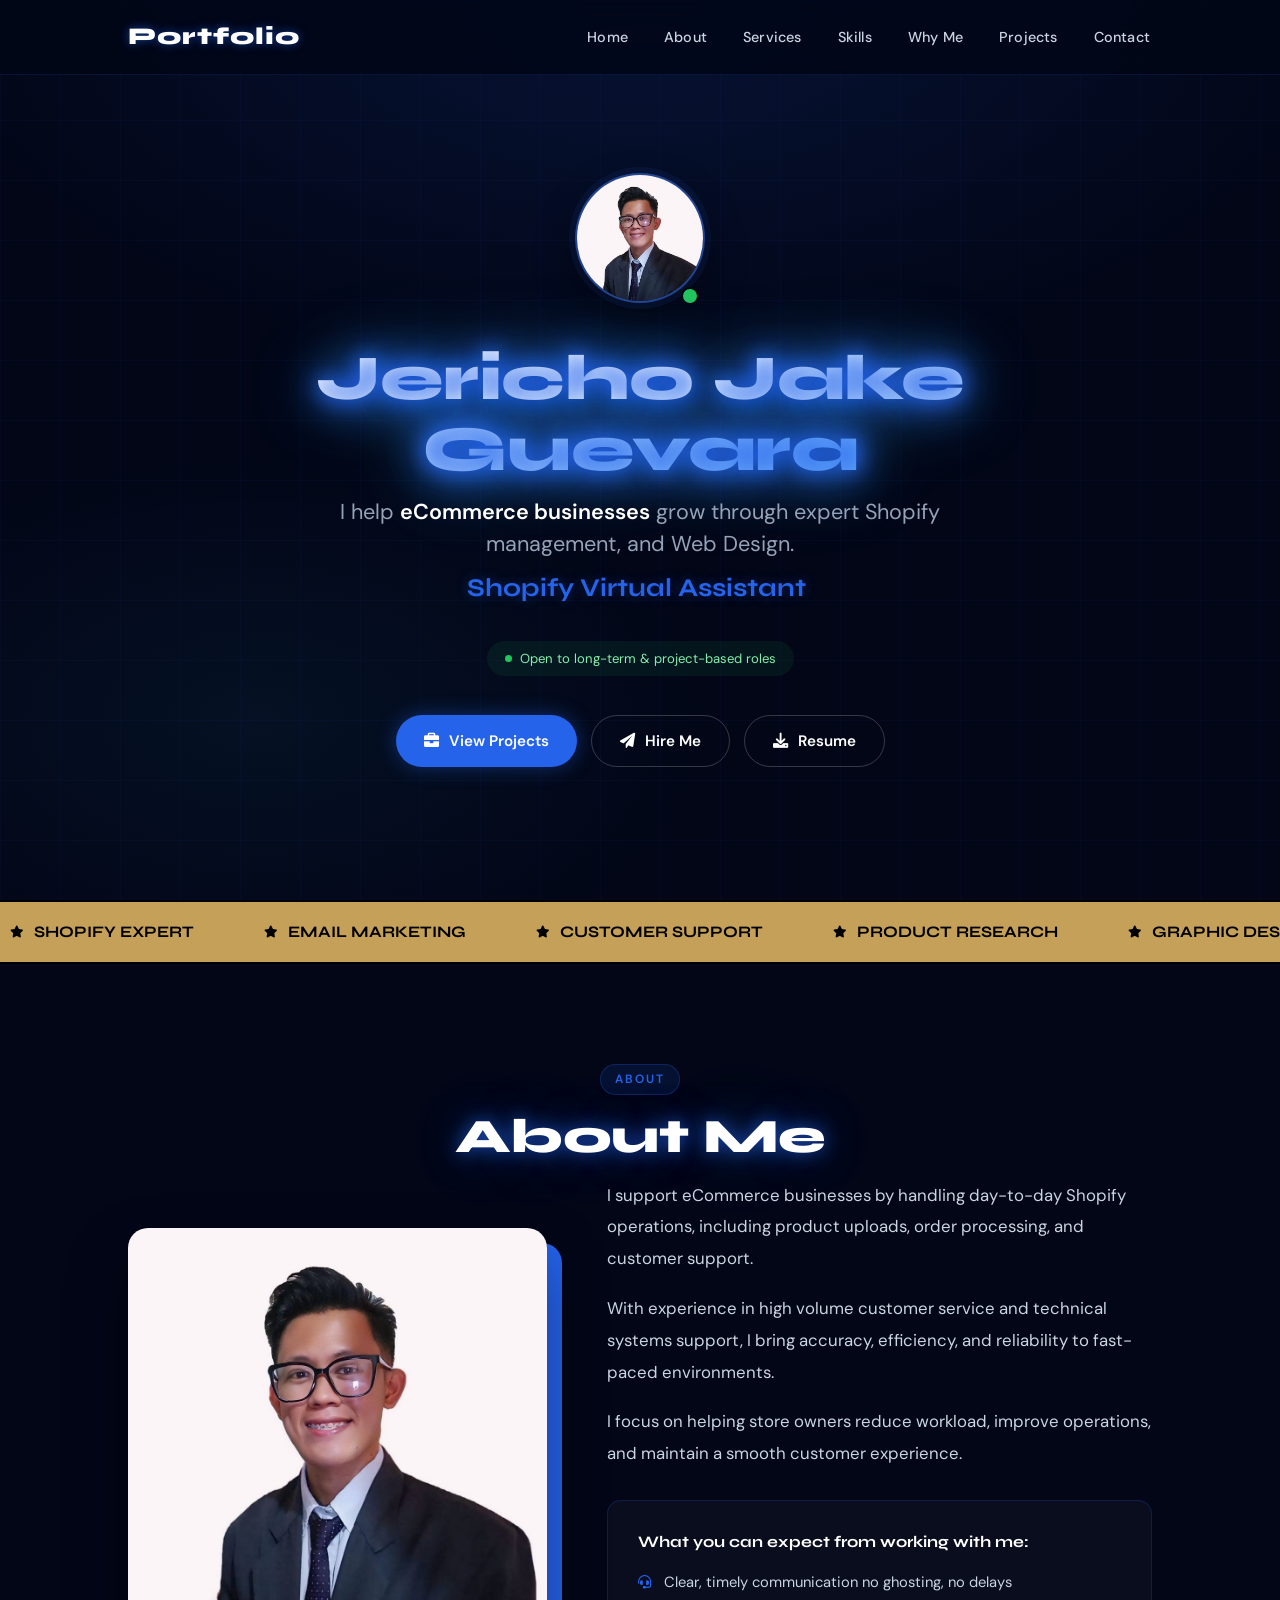
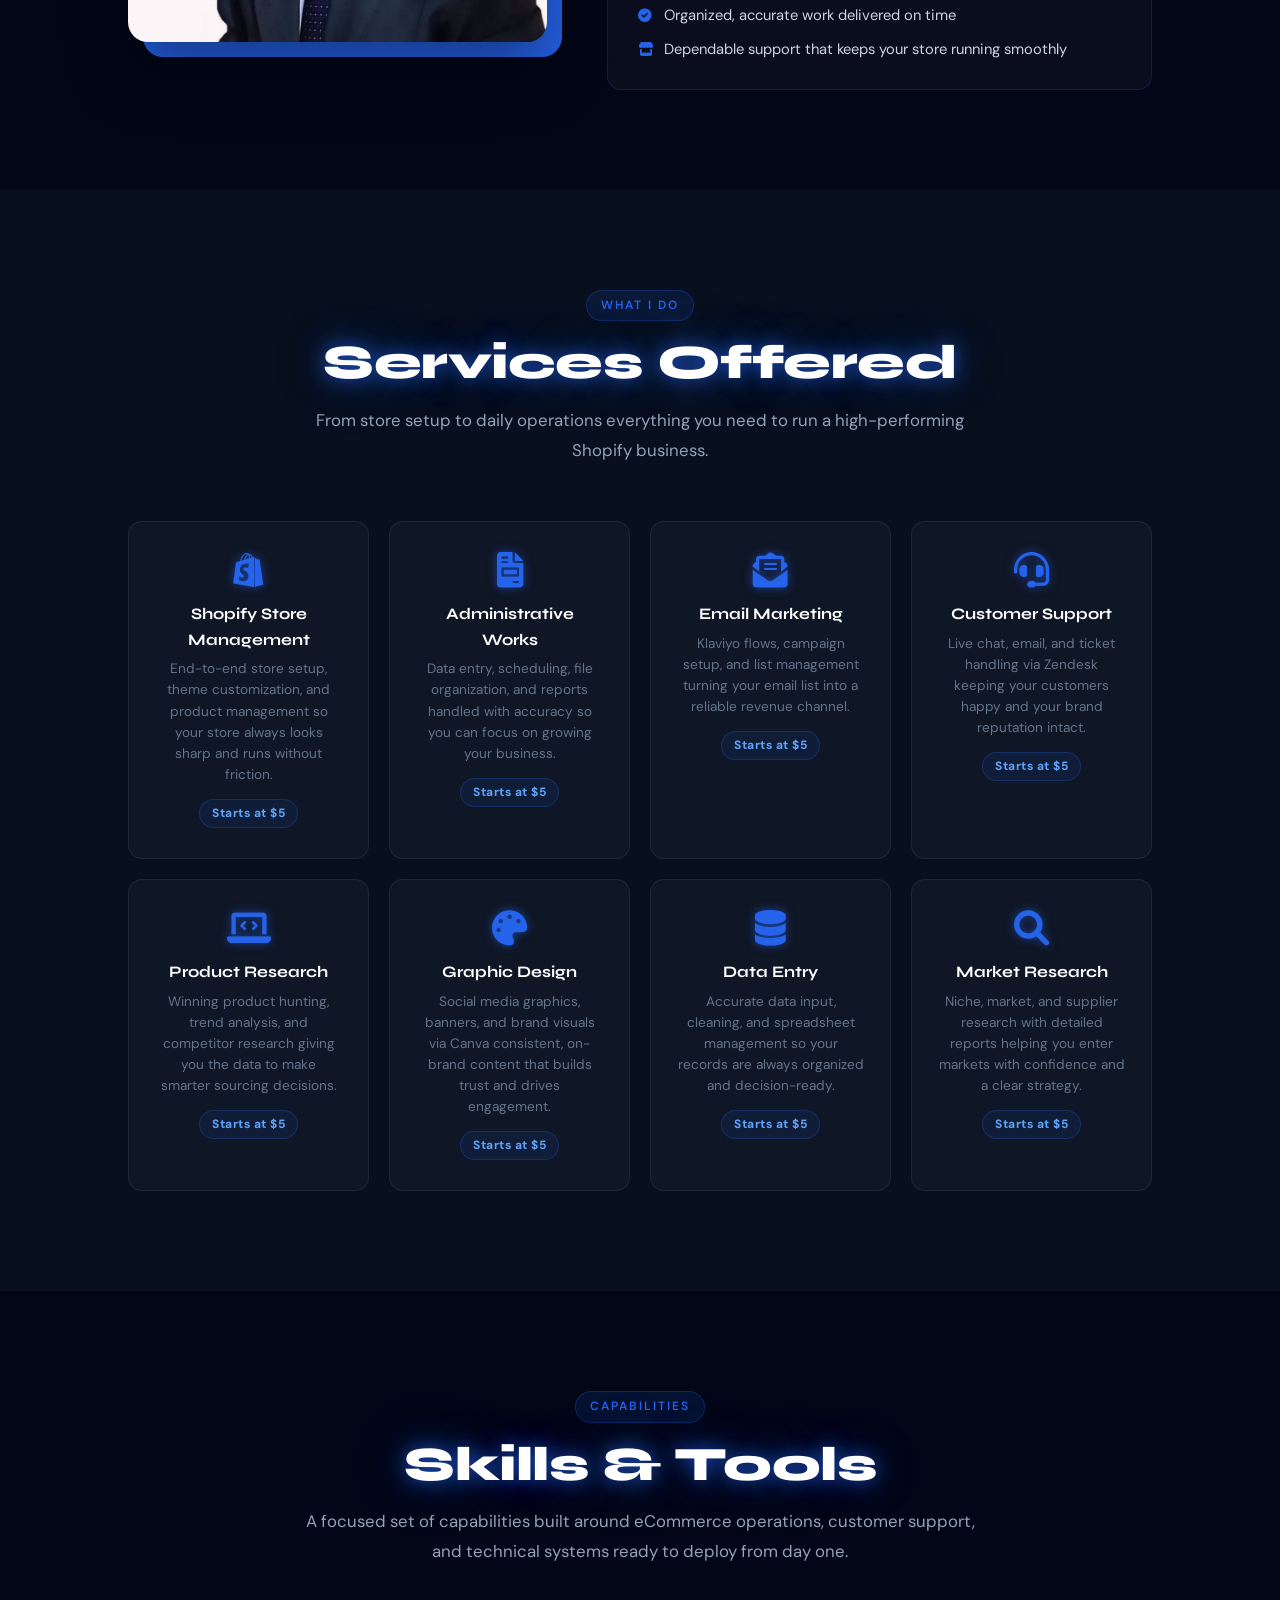
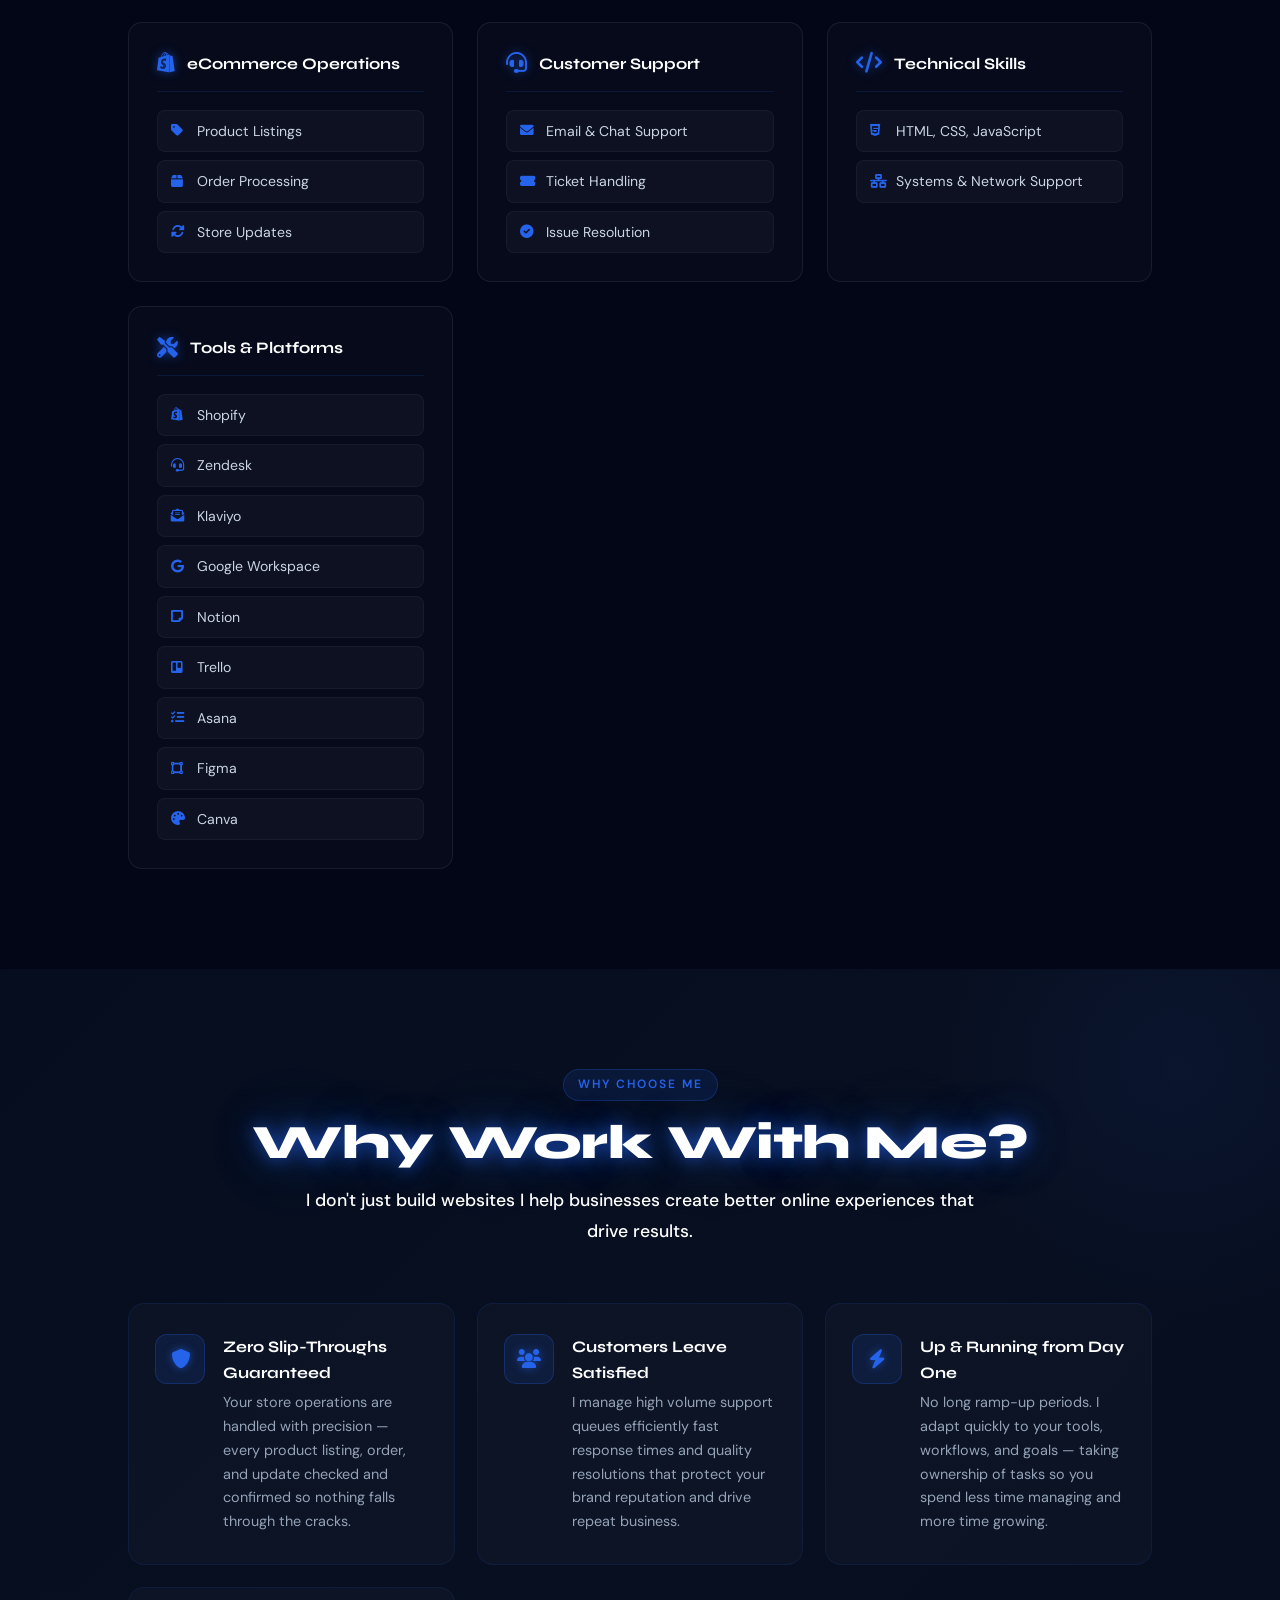
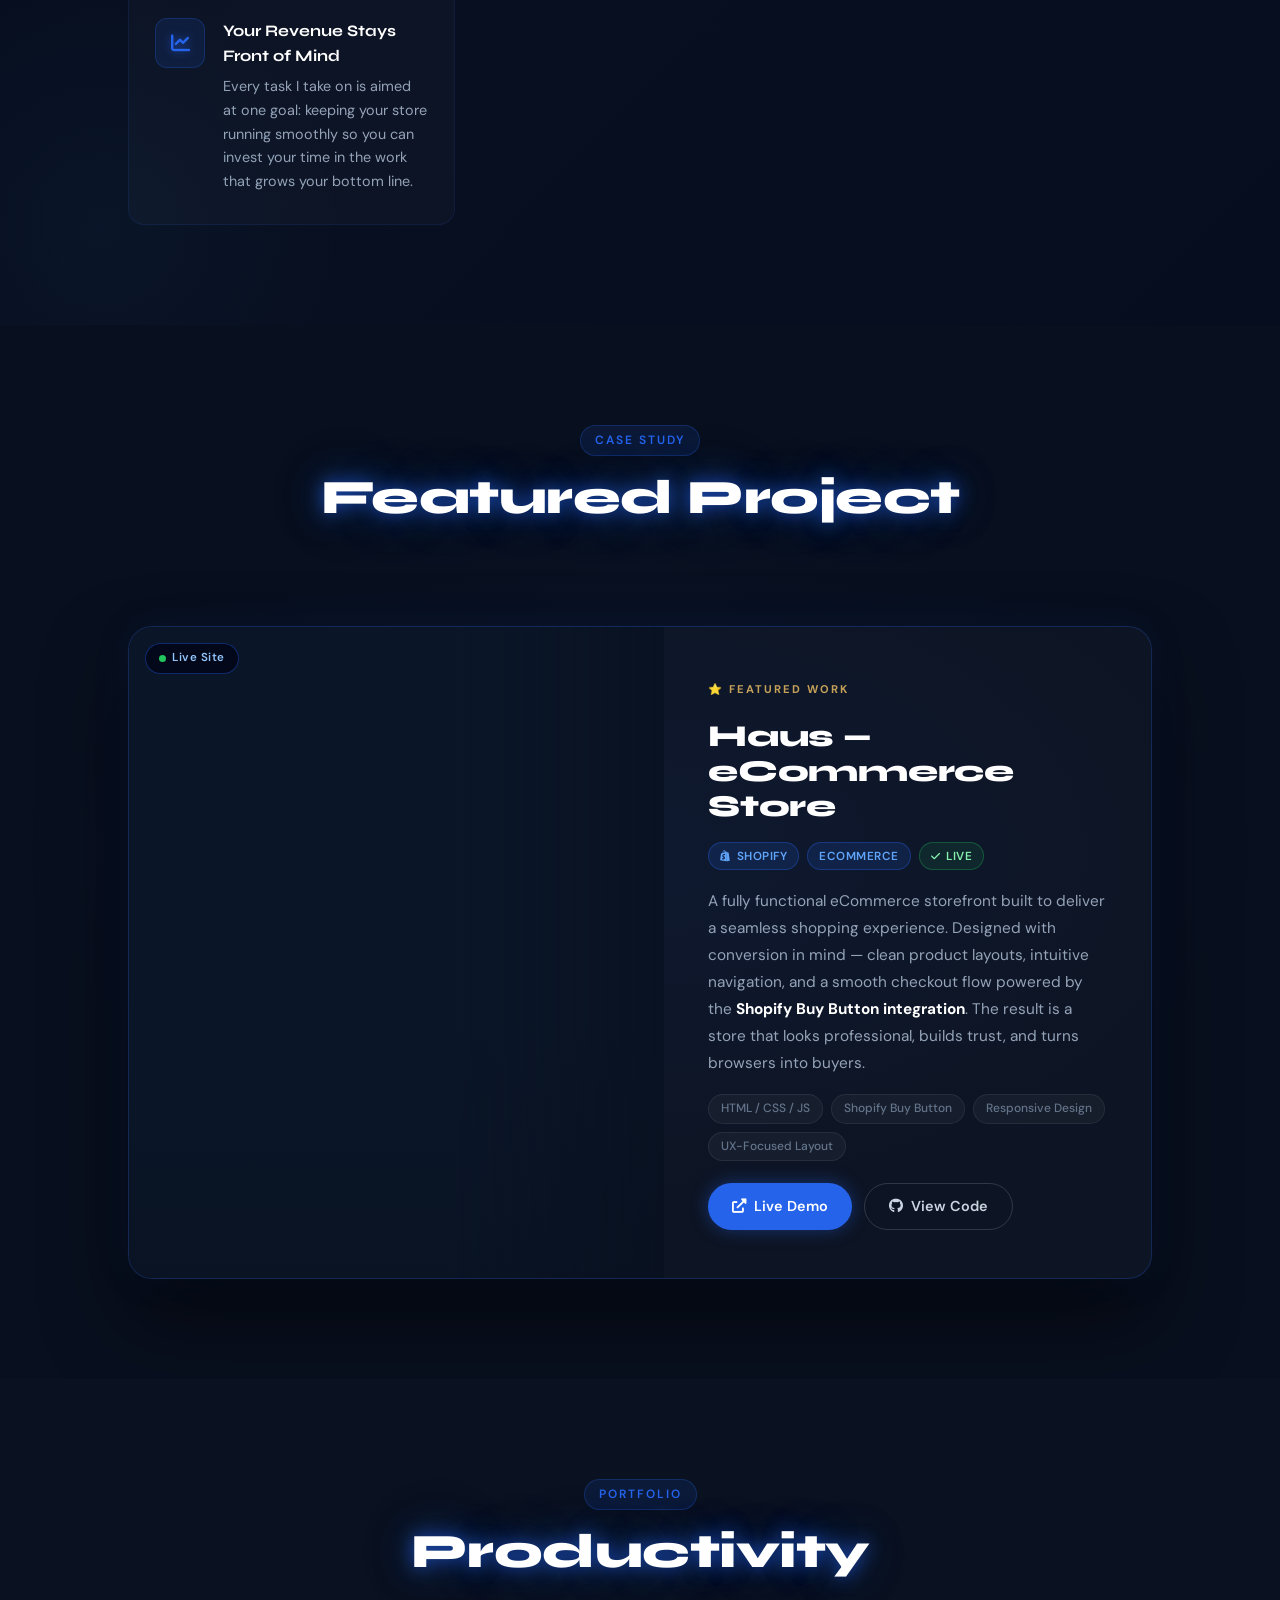
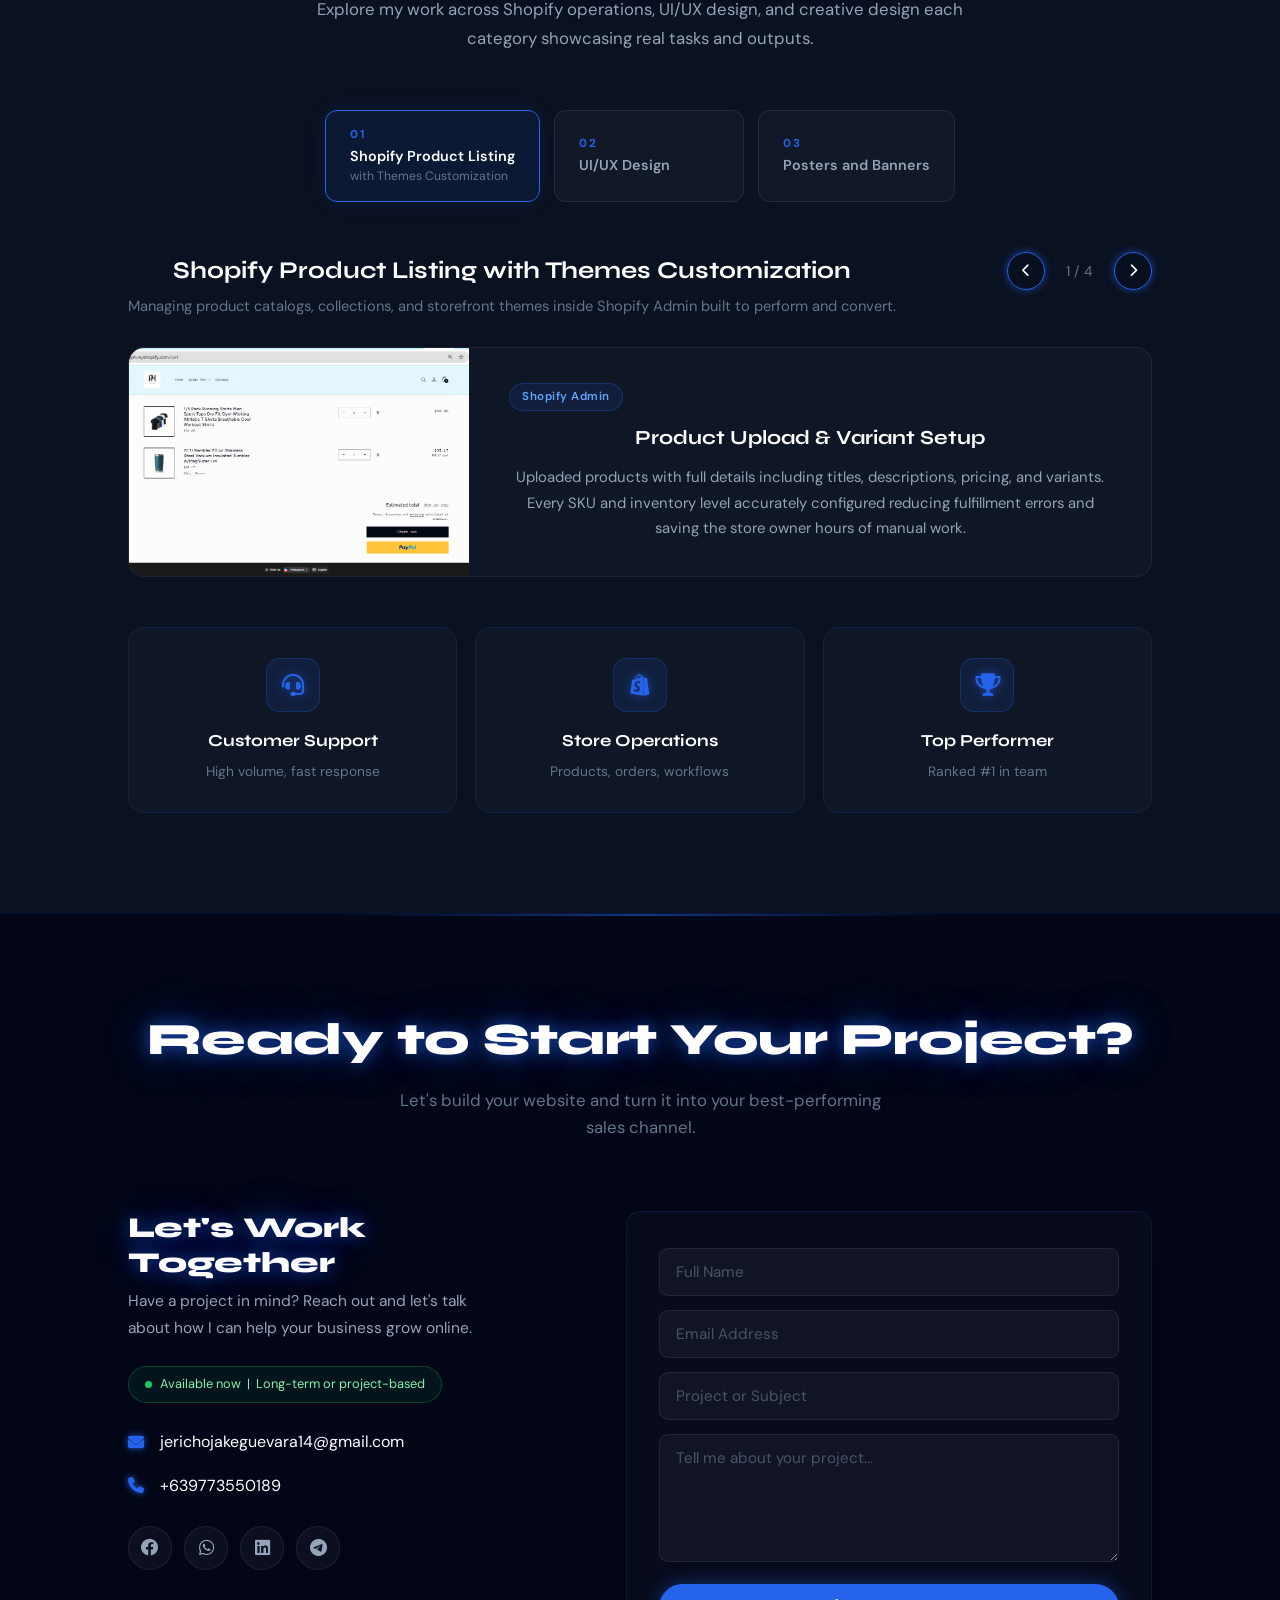
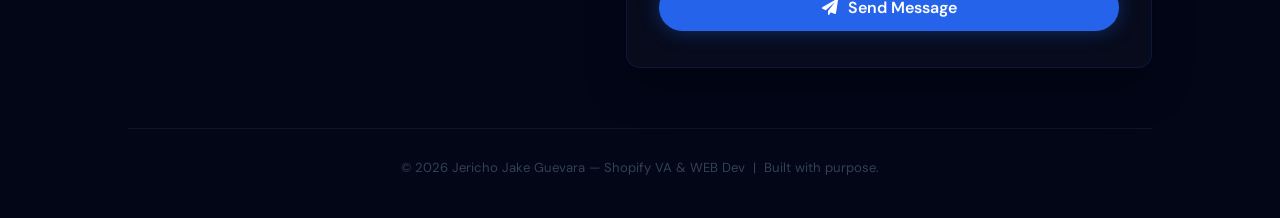
==== index.html @ 23c44785 "index.html" ====
<!DOCTYPE html>
<html lang="en">
<head>
<meta charset="UTF-8">
<meta name="viewport" content="width=device-width, initial-scale=1.0">
<title>Jericho Jake Guevara | Shopify & eCommerce Specialist</title>
<link href="https://fonts.googleapis.com/css2?family=Syne:wght@400;600;700;800&family=DM+Sans:ital,wght@0,300;0,400;0,500;1,400&display=swap" rel="stylesheet">
<link rel="stylesheet" href="https://cdnjs.cloudflare.com/ajax/libs/font-awesome/6.0.0/css/all.min.css">
<style>
/* ═══════════════ DESIGN TOKENS ═══════════════ */
:root{
  --primary:#2563eb;
  --primary-glow:rgba(37,99,235,0.6);
  --primary-dim:rgba(37,99,235,0.12);
  --dark-blue:#0f172a;
  --bg-deep:#020617;
  --bg-mid:#080f1e;
  --light:#f8fafc;
  --slate:#94a3b8;
  --gold:#c5a059;
  --accent:#38bdf8;
  --green:#22c55e;
  --transition:all 0.3s ease;
  --slider-transition:all 0.8s cubic-bezier(0.4,0,0.2,1);
  --font-display:'Syne',sans-serif;
  --font-body:'DM Sans',sans-serif;
  --radius:14px;
  --gutter:10%;
}

/* ═══════════════ RESET & BASE ═══════════════ */
*{margin:0;padding:0;box-sizing:border-box}
html{scroll-behavior:smooth}
body{
  background-color:var(--bg-deep);
  color:var(--light);
  font-family:var(--font-body);
  line-height:1.6;
  overflow-x:hidden;
}

/* ── Scroll-reveal utility ── */
.reveal{
  opacity:0;
  transform:translateY(32px);
  transition:opacity 0.7s ease, transform 0.7s ease;
}
.reveal.visible{
  opacity:1;
  transform:translateY(0);
}
.reveal-delay-1{transition-delay:0.1s}
.reveal-delay-2{transition-delay:0.2s}
.reveal-delay-3{transition-delay:0.3s}
.reveal-delay-4{transition-delay:0.4s}

/* ═══════════════ NAV ═══════════════ */
nav{
  position:fixed;top:0;width:100%;
  background:rgba(2,6,23,0.85);
  backdrop-filter:blur(16px);
  z-index:1000;
  padding:1.1rem var(--gutter);
  display:flex;justify-content:space-between;align-items:center;
  border-bottom:1px solid rgba(37,99,235,0.15);
  transition:var(--transition);
}
nav.scrolled{
  background:rgba(2,6,23,0.97);
  box-shadow:0 8px 32px rgba(0,0,0,0.5);
}
.logo{
  font-family:var(--font-display);
  font-weight:800;font-size:1.5rem;color:#fff;
  letter-spacing:1px;
  text-shadow:0 0 10px var(--primary-glow);
}
.nav-links{display:flex;list-style:none;gap:0}
.nav-links li{margin-left:2rem}
.nav-links a{
  text-decoration:none;color:#cbd5e1;
  font-family:var(--font-body);font-weight:500;font-size:0.9rem;
  position:relative;padding:5px 2px;
  transition:var(--transition);letter-spacing:0.2px;
}
.nav-links a:hover{color:#fff}
.nav-links a::after{
  content:'';position:absolute;width:0;height:1.5px;
  bottom:-2px;left:0;background:var(--primary);
  transition:var(--transition);
}
.nav-links a:hover::after{width:100%}
.menu-toggle{display:none;color:white;font-size:1.4rem;cursor:pointer}

/* Hire Me button */
.btn-hire{
  padding:9px 22px;background:transparent;color:white;
  border:1.5px solid rgba(37,99,235,0.7);border-radius:100px;
  font-family:var(--font-body);font-weight:600;font-size:0.85rem;
  cursor:pointer;text-decoration:none;
  transition:var(--transition);display:inline-flex;align-items:center;gap:8px;
}
.btn-hire:hover{
  background:var(--primary);border-color:var(--primary);
  box-shadow:0 0 20px rgba(37,99,235,0.5);
}

/* ═══════════════ HERO ═══════════════ */
.hero{
  min-height:100vh;
  display:flex;flex-direction:column;
  justify-content:center;align-items:center;
  text-align:center;
  background:radial-gradient(ellipse 80% 60% at 50% 0%,rgba(37,99,235,0.14) 0%,transparent 70%),
             radial-gradient(ellipse 60% 50% at 20% 80%,rgba(56,189,248,0.06) 0%,transparent 60%),
             var(--bg-deep);
  color:white;padding:120px var(--gutter) 80px;
  position:relative;overflow:hidden;
}
/* Background grid lines */
.hero::before{
  content:'';position:absolute;inset:0;
  background-image:
    linear-gradient(rgba(37,99,235,0.04) 1px,transparent 1px),
    linear-gradient(90deg,rgba(37,99,235,0.04) 1px,transparent 1px);
  background-size:60px 60px;
  pointer-events:none;
}

.hero-avatar-wrap{
  position:relative;margin-bottom:2rem;
  display:inline-block;
}
.hero-avatar-wrap img{
  width:130px;height:130px;border-radius:50%;
  border:2px solid rgba(37,99,235,0.5);
  object-fit:cover;background:#1e293b;
  box-shadow:0 0 0 6px rgba(37,99,235,0.08),0 20px 40px rgba(0,0,0,0.4);
  animation:avatarGlow 4s ease-in-out infinite alternate;
}
@keyframes avatarGlow{
  from{box-shadow:0 0 0 6px rgba(37,99,235,0.08),0 20px 40px rgba(0,0,0,0.4)}
  to{box-shadow:0 0 0 10px rgba(37,99,235,0.12),0 0 30px rgba(37,99,235,0.25),0 20px 40px rgba(0,0,0,0.4)}
}
.hero-status-dot{
  position:absolute;bottom:6px;right:6px;
  width:18px;height:18px;background:var(--green);border-radius:50%;
  border:2.5px solid var(--bg-deep);
  animation:pulse-green 2.5s infinite;
}
@keyframes pulse-green{0%,100%{box-shadow:0 0 0 0 rgba(34,197,94,0.5)}60%{box-shadow:0 0 0 8px rgba(34,197,94,0)}}

/* Hero text */
.hero-eyebrow{
  display:inline-flex;align-items:center;gap:8px;
  background:rgba(37,99,235,0.1);border:1px solid rgba(37,99,235,0.3);
  border-radius:100px;padding:6px 18px;
  font-size:0.78rem;color:#93c5fd;font-weight:500;letter-spacing:0.5px;
  text-transform:uppercase;margin-bottom:1.2rem;
}
.hero h1{
  font-family:var(--font-display);
  font-size:clamp(2.2rem,5vw,4rem);
  font-weight:800;
  line-height:1.12;
  margin-bottom:0.6rem;
  letter-spacing:-0.5px;
  text-shadow:0 0 20px rgba(37,99,235,0.8), 0 0 50px rgba(37,99,235,0.4), 0 0 100px rgba(56,189,248,0.2);
}
.hero h1 .name-accent{
  background:linear-gradient(135deg,#fff 30%,#60a5fa 100%);
  -webkit-background-clip:text;-webkit-text-fill-color:transparent;background-clip:text;
  filter:drop-shadow(0 0 12px rgba(37,99,235,0.8)) drop-shadow(0 0 30px rgba(56,189,248,0.4));
}
.hero-headline{
  font-size:clamp(1rem,2.2vw,1.35rem);
  color:#94a3b8;margin-bottom:0.5rem;
  font-weight:400;line-height:1.5;
  max-width:660px;
}
.hero-headline .highlight{
  color:#fff;font-weight:600;
}

/* Typed text row */
.hero-typed{
  font-family:var(--font-display);
  font-size:clamp(1.1rem,2.5vw,1.6rem);
  font-weight:700;color:#fff;
  margin-bottom:2rem;min-height:2.4rem;
}
.hero-typed .highlight{color:var(--primary);text-shadow:0 0 12px rgba(37,99,235,0.35)}
.cursor{
  display:inline-block;width:2.5px;background:var(--primary);
  margin-left:4px;animation:blink 0.7s infinite;
  box-shadow:0 0 6px var(--primary);
}
@keyframes blink{0%,100%{opacity:1}50%{opacity:0}}

.availability-badge{
  display:inline-flex;align-items:center;gap:8px;
  background:rgba(34,197,94,0.08);border:1px solid rgba(34,19ble7,94,0.3);
  border-radius:100px;padding:7px 18px;
  font-size:0.82rem;color:#86efac;margin-bottom:2.4rem;
}
.dot-live{
  width:7px;height:7px;background:var(--green);
  border-radius:50%;display:inline-block;
  animation:pulse-green 2s infinite;
}

/* CTA buttons */
.hero-btns{display:flex;gap:14px;flex-wrap:wrap;justify-content:center}
.btn-primary,.btn-ghost{
  padding:13px 28px;text-decoration:none;border-radius:100px;
  font-family:var(--font-body);font-weight:600;font-size:0.95rem;
  transition:var(--transition);display:inline-flex;align-items:center;gap:10px;
}
.btn-primary{
  background:var(--primary);color:white;
  box-shadow:0 0 20px rgba(37,99,235,0.4);
}
.btn-primary:hover{
  transform:translateY(-2px);background:#1d4ed8;
  box-shadow:0 6px 30px rgba(37,99,235,0.6);
}
.btn-ghost{
  background:transparent;color:white;
  border:1.5px solid rgba(255,255,255,0.2);
}
.btn-ghost:hover{
  background:rgba(255,255,255,0.06);border-color:rgba(255,255,255,0.4);
  transform:translateY(-2px);
}
/* Keep old class names working */
.btn-resume{
  padding:13px 28px;text-decoration:none;border-radius:100px;
  font-family:var(--font-body);font-weight:600;font-size:0.95rem;
  transition:var(--transition);display:inline-flex;align-items:center;gap:10px;
  background:var(--primary);color:white;box-shadow:0 0 20px rgba(37,99,235,0.4);
}
.btn-resume:hover{transform:translateY(-2px);background:#1d4ed8;box-shadow:0 6px 30px rgba(37,99,235,0.6)}
.btn-works{
  padding:13px 28px;text-decoration:none;border-radius:100px;
  font-family:var(--font-body);font-weight:600;font-size:0.95rem;
  transition:var(--transition);display:inline-flex;align-items:center;gap:10px;
  background:transparent;color:white;border:1.5px solid rgba(255,255,255,0.2);
}
.btn-works:hover{background:rgba(255,255,255,0.06);border-color:rgba(255,255,255,0.4);transform:translateY(-2px)}

/* ═══════════════ TICKER ═══════════════ */
.ticker-container{
  width:100%;background:var(--gold);overflow:hidden;
  padding:13px 0;border-top:2px solid #000;border-bottom:2px solid #000;
}
.ticker-wrapper{display:flex;white-space:nowrap;animation:ticker 40s linear infinite}
.ticker-item{
  display:inline-flex;align-items:center;color:#000;
  font-family:var(--font-display);font-weight:700;font-size:1rem;
  margin-right:50px;text-transform:uppercase;padding:4px 10px;border-radius:6px;
  transition:all 0.3s ease;cursor:default;
}
.ticker-item:hover{
  background:rgba(0,0,0,0.12);transform:scale(1.06);
  box-shadow:0 0 15px rgba(197,160,89,0.8);
}
.ticker-item i{margin-right:10px;font-size:0.75rem}
@keyframes ticker{0%{transform:translateX(0)}100%{transform:translateX(-50%)}}

/* ═══════════════ SECTIONS ═══════════════ */
section{padding:100px var(--gutter)}
.section-label{
  display:inline-block;
  font-family:var(--font-body);font-size:0.75rem;font-weight:600;
  letter-spacing:2px;text-transform:uppercase;color:var(--primary);
  background:var(--primary-dim);border:1px solid rgba(37,99,235,0.25);
  padding:5px 14px;border-radius:100px;
  margin-bottom:1rem;
}
.section-title{
  text-align:center;
  font-family:var(--font-display);
  font-size:clamp(2rem,4vw,3rem);
  font-weight:800;color:white;
  letter-spacing:-0.5px;
  margin-bottom:16px;
  line-height:1.1;
  text-shadow:0 0 18px rgba(37,99,235,0.7), 0 0 40px rgba(37,99,235,0.35), 0 0 80px rgba(56,189,248,0.15);
  -webkit-text-fill-color:white;
  background:none;
  -webkit-background-clip:unset;
  background-clip:unset;
}
.section-title-wrap{text-align:center;margin-bottom:16px}
.section-desc{
  text-align:center;max-width:700px;margin:0 auto 56px;
  color:var(--slate);font-size:1.05rem;line-height:1.75;
}

/* ═══════════════ ABOUT ═══════════════ */
.about-grid{display:grid;grid-template-columns:1fr 1.3fr;gap:60px;align-items:center}
.about-img{
  width:100%;border-radius:20px;
  box-shadow:0 30px 60px rgba(0,0,0,0.4),15px 15px 0px var(--primary);
  object-fit:cover;transition:var(--transition);
}
.about-img:hover{transform:translate(-5px,-5px);box-shadow:0 40px 70px rgba(0,0,0,0.4),20px 20px 20px rgba(37,99,235,0.25)}
.about-text p{
  color:#cbd5e1;font-size:1.05rem;line-height:1.9;
  margin-bottom:1.1rem;
}
.expectation-box{
  background:rgba(255,255,255,0.03);color:white;
  padding:28px 30px;border-radius:var(--radius);
  margin-top:30px;border:1px solid rgba(37,99,235,0.2);
}
.expectation-box h3{
  font-family:var(--font-display);font-weight:700;
  font-size:1rem;margin-bottom:16px;color:white;
}
.expectation-list{display:flex;flex-direction:column;gap:10px}
.expectation-list span{
  display:flex;align-items:center;gap:10px;
  font-size:0.92rem;color:#cbd5e1;
}
.expectation-list span i{color:var(--primary);font-size:0.85rem;width:16px;flex-shrink:0}

/* ═══════════════ SERVICES ═══════════════ */
.grid-container{display:grid;grid-template-columns:repeat(auto-fit,minmax(240px,1fr));gap:20px}
.card{
  background:rgba(255,255,255,0.03);
  padding:30px 26px;border-radius:var(--radius);
  border:1px solid rgba(255,255,255,0.07);
  text-align:center;color:white;
  transition:all 0.4s cubic-bezier(0.175,0.885,0.32,1.275);
  position:relative;overflow:hidden;
}
.card::before{
  content:'';position:absolute;inset:0;
  background:linear-gradient(135deg,rgba(37,99,235,0.06) 0%,transparent 100%);
  opacity:0;transition:var(--transition);
}
.card:hover{
  transform:translateY(-10px);
  border-color:rgba(37,99,235,0.4);
  box-shadow:0 20px 40px rgba(0,0,0,0.3),0 0 20px rgba(37,99,235,0.15);
}
.card:hover::before{opacity:1}
.card i{font-size:2.2rem;color:var(--primary);margin-bottom:14px;filter:drop-shadow(0 0 5px var(--primary-glow))}
.card h3{font-family:var(--font-display);font-size:1rem;font-weight:700;margin-bottom:6px}
.card-desc{font-size:0.85rem;color:#64748b;line-height:1.55;margin-top:6px}
.card-price{
  display:inline-block;margin-top:14px;
  background:rgba(37,99,235,0.1);border:1px solid rgba(37,99,235,0.25);
  color:#60a5fa;font-size:0.75rem;font-weight:700;
  padding:4px 12px;border-radius:100px;letter-spacing:0.5px;
}

/* ═══════════════ SKILLS / TOOLS ═══════════════ */
.tools-container{display:grid;grid-template-columns:repeat(auto-fit,minmax(270px,1fr));gap:24px;max-width:1200px;margin:0 auto}
.tool-group{
  background:rgba(255,255,255,0.02);padding:28px;
  border-radius:var(--radius);border:1px solid rgba(255,255,255,0.07);
  transition:var(--transition);
}
.tool-group:hover{
  border-color:rgba(37,99,235,0.35);transform:translateY(-4px);
  background:rgba(37,99,235,0.04);box-shadow:0 0 20px rgba(37,99,235,0.08);
}
.tool-group-header{
  display:flex;align-items:center;gap:12px;
  margin-bottom:18px;padding-bottom:14px;
  border-bottom:1px solid rgba(37,99,235,0.15);
}
.tool-group-header i{font-size:1.3rem;color:var(--primary);filter:drop-shadow(0 0 5px var(--primary-glow))}
.tool-group-header h3{font-family:var(--font-display);font-size:1rem;color:white;font-weight:700}
.tool-skills{display:flex;flex-direction:column;gap:8px}
.tool-skill-item{
  display:flex;align-items:center;gap:11px;
  padding:9px 13px;background:rgba(255,255,255,0.03);
  border-radius:8px;border:1px solid rgba(255,255,255,0.04);
  transition:var(--transition);
}
.tool-skill-item:hover{border-color:rgba(37,99,235,0.4);background:rgba(37,99,235,0.06)}
.tool-skill-item i{color:var(--primary);font-size:0.85rem;width:15px;flex-shrink:0}
.tool-skill-item span{color:#cbd5e1;font-size:0.88rem}

/* ═══════════════ WHY WORK WITH ME ═══════════════ */
.why-section{
  background:linear-gradient(135deg,#050d1f 0%,#080f20 50%,#050d1f 100%);
  position:relative;overflow:hidden;
}
.why-section::before{
  content:'';position:absolute;top:-150px;right:-150px;
  width:500px;height:500px;
  background:radial-gradient(circle,rgba(37,99,235,0.07) 0%,transparent 70%);
  pointer-events:none;
}
.why-section::after{
  content:'';position:absolute;bottom:-150px;left:-150px;
  width:500px;height:500px;
  background:radial-gradient(circle,rgba(56,189,248,0.04) 0%,transparent 70%);
  pointer-events:none;
}
.why-intro{
  text-align:center;max-width:700px;margin:0 auto 56px;
  color:#94a3b8;font-size:1.1rem;line-height:1.75;
}
.why-intro em{font-style:normal;color:#fff;font-weight:500}
.why-grid{display:grid;grid-template-columns:repeat(auto-fit,minmax(270px,1fr));gap:22px;max-width:1100px;margin:0 auto}
.why-card{
  background:rgba(255,255,255,0.025);
  border:1px solid rgba(37,99,235,0.12);
  border-radius:16px;padding:30px 26px;
  display:flex;align-items:flex-start;gap:18px;
  transition:var(--transition);position:relative;overflow:hidden;
}
.why-card::before{
  content:'';position:absolute;inset:0;
  background:linear-gradient(135deg,rgba(37,99,235,0.05) 0%,transparent 100%);
  opacity:0;transition:var(--transition);
}
.why-card:hover{
  border-color:rgba(37,99,235,0.4);transform:translateY(-7px);
  box-shadow:0 20px 40px rgba(0,0,0,0.25),0 0 25px rgba(37,99,235,0.08);
}
.why-card:hover::before{opacity:1}
.why-icon{
  width:50px;height:50px;
  background:rgba(37,99,235,0.12);border:1px solid rgba(37,99,235,0.25);
  border-radius:12px;display:flex;align-items:center;justify-content:center;flex-shrink:0;
}
.why-icon i{font-size:1.2rem;color:var(--primary);filter:drop-shadow(0 0 4px var(--primary-glow))}
.why-text h4{font-family:var(--font-display);font-size:1rem;font-weight:700;color:white;margin-bottom:6px}
.why-text p{font-size:0.9rem;color:#94a3b8;line-height:1.65}

/* ═══════════════ FEATURED PROJECT ═══════════════ */
.featured-section{
  background:var(--bg-mid);
  position:relative;overflow:hidden;
}
.featured-section::before{
  content:'';position:absolute;inset:0;
  background:radial-gradient(ellipse 70% 50% at 50% 50%,rgba(37,99,235,0.06) 0%,transparent 70%);
  pointer-events:none;
}
.featured-card{
  max-width:1100px;margin:0 auto;
  background:rgba(255,255,255,0.025);
  border:1px solid rgba(37,99,235,0.25);
  border-radius:24px;overflow:hidden;
  display:grid;grid-template-columns:1.1fr 1fr;
  box-shadow:0 40px 80px rgba(0,0,0,0.5),0 0 40px rgba(37,99,235,0.08);
  transition:var(--transition);
}
.featured-card:hover{
  border-color:rgba(37,99,235,0.5);
  box-shadow:0 50px 100px rgba(0,0,0,0.5),0 0 60px rgba(37,99,235,0.12);
  transform:translateY(-4px);
}
.featured-preview{
  position:relative;overflow:hidden;min-height:420px;background:#0a1628;
}
.featured-preview iframe{
  width:100%;height:100%;border:0;
  pointer-events:none;
  transform:scale(1);transform-origin:top left;
}
.featured-preview-overlay{
  position:absolute;inset:0;
  background:linear-gradient(to right,transparent 60%,rgba(8,15,30,0.6) 100%),
             linear-gradient(to top,rgba(8,15,30,0.4) 0%,transparent 40%);
  pointer-events:none;
}
.featured-badge-live{
  position:absolute;top:16px;left:16px;
  display:inline-flex;align-items:center;gap:6px;
  background:rgba(2,6,23,0.8);border:1px solid rgba(37,99,235,0.4);
  border-radius:100px;padding:5px 13px;
  font-size:0.72rem;font-weight:600;color:#93c5fd;
  letter-spacing:0.5px;backdrop-filter:blur(8px);
}
.featured-info{
  padding:48px 44px;display:flex;flex-direction:column;justify-content:center;gap:18px;
}
.featured-tag-row{display:flex;gap:8px;flex-wrap:wrap}
.featured-tag{
  display:inline-flex;align-items:center;gap:6px;
  font-size:0.73rem;font-weight:600;letter-spacing:0.5px;text-transform:uppercase;
  padding:4px 11px;border-radius:100px;
}
.featured-tag.primary{background:rgba(37,99,235,0.15);border:1px solid rgba(37,99,235,0.35);color:#60a5fa}
.featured-tag.green{background:rgba(34,197,94,0.1);border:1px solid rgba(34,197,94,0.3);color:#86efac}
.featured-label{
  display:inline-block;font-size:0.7rem;font-weight:700;
  letter-spacing:2px;text-transform:uppercase;color:var(--gold);
  margin-bottom:-4px;
}
.featured-title{
  font-family:var(--font-display);font-size:1.9rem;font-weight:800;
  color:white;line-height:1.15;letter-spacing:-0.3px;
}
.featured-desc{font-size:0.96rem;color:#94a3b8;line-height:1.75}
.featured-tech{
  display:flex;gap:8px;flex-wrap:wrap;
}
.tech-pill{
  font-size:0.75rem;font-weight:500;color:#64748b;
  background:rgba(255,255,255,0.04);
  border:1px solid rgba(255,255,255,0.07);
  padding:4px 12px;border-radius:100px;
}
.featured-ctas{display:flex;gap:12px;flex-wrap:wrap;margin-top:4px}
.btn-live-demo{
  display:inline-flex;align-items:center;gap:8px;
  padding:11px 24px;background:var(--primary);color:#fff;
  border-radius:100px;text-decoration:none;
  font-family:var(--font-body);font-weight:600;font-size:0.9rem;
  box-shadow:0 0 18px rgba(37,99,235,0.4);
  transition:var(--transition);
}
.btn-live-demo:hover{
  background:#1d4ed8;transform:translateY(-2px);
  box-shadow:0 8px 28px rgba(37,99,235,0.55);
}
.btn-view-code{
  display:inline-flex;align-items:center;gap:8px;
  padding:11px 24px;background:transparent;color:#cbd5e1;
  border:1.5px solid rgba(255,255,255,0.15);border-radius:100px;
  text-decoration:none;font-family:var(--font-body);font-weight:600;font-size:0.9rem;
  transition:var(--transition);
}
.btn-view-code:hover{background:rgba(255,255,255,0.05);border-color:rgba(255,255,255,0.3);transform:translateY(-2px)}

/* ═══════════════ PRODUCTIVITY SLIDER ═══════════════ */
.productivity-section{text-align:center;background:#0a1120;position:relative;overflow:hidden}
.slider-wrapper{position:relative;max-width:1200px;margin:0 auto;padding:0 50px}
.slider-container{display:flex;gap:25px;transition:var(--slider-transition)}
.sc-card{
  flex:0 0 calc(33.333% - 17px);
  background:#1e293b;border-radius:var(--radius);overflow:hidden;
  height:250px;border:1px solid rgba(255,255,255,0.08);
}
.sc-card img{width:100%;height:100%;object-fit:cover;transition:0.5s}
.sc-card:hover img{transform:scale(1.08)}
.slider-arrow{
  position:absolute;top:50%;transform:translateY(-50%);
  background:rgba(8,15,30,0.9);border:1px solid var(--primary);
  width:44px;height:44px;border-radius:50%;cursor:pointer;z-index:10;
  display:flex;align-items:center;justify-content:center;color:white;
  transition:var(--transition);box-shadow:0 0 10px var(--primary-glow);
}
.slider-arrow:hover{background:var(--primary);box-shadow:0 0 20px var(--primary)}
.arrow-left{left:0}.arrow-right{right:0}
.dot-nav{display:flex;justify-content:center;gap:10px;margin-top:20px}
.dot{width:10px;height:10px;border-radius:50%;background:#334155;cursor:pointer;transition:0.3s}
.dot.active{background:var(--primary);box-shadow:0 0 8px var(--primary);transform:scale(1.25)}

/* ═══════════════ PRODUCTIVITY TABS ═══════════════ */
.prod-tabs{display:flex;gap:14px;justify-content:center;flex-wrap:wrap;margin-bottom:50px}
.prod-tab{
  background:rgba(255,255,255,0.03);border:1px solid rgba(255,255,255,0.08);
  color:#94a3b8;padding:16px 24px;border-radius:12px;
  cursor:pointer;font-family:var(--font-body);font-size:0.9rem;font-weight:600;
  transition:all 0.3s ease;text-align:left;min-width:190px;line-height:1.4;
}
.prod-tab small{font-size:0.76rem;font-weight:400;color:#64748b;display:block;margin-top:2px}
.prod-tab .tab-num{display:block;font-size:0.72rem;color:var(--primary);font-weight:700;letter-spacing:1.5px;margin-bottom:3px}
.prod-tab:hover{border-color:rgba(37,99,235,0.35);color:#cbd5e1;background:rgba(37,99,235,0.05)}
.prod-tab.active{background:rgba(37,99,235,0.1);border-color:var(--primary);color:white;box-shadow:0 0 20px rgba(37,99,235,0.15)}
.prod-panels{max-width:1100px;margin:0 auto}
.prod-panel{display:none}
.prod-panel.active{display:block;animation:fadeInUp 0.4s ease}
@keyframes fadeInUp{from{opacity:0;transform:translateY(20px)}to{opacity:1;transform:translateY(0)}}
.prod-panel-header{display:flex;justify-content:space-between;align-items:flex-start;margin-bottom:28px;gap:20px;flex-wrap:wrap}
.prod-panel-title{font-family:var(--font-display);font-size:1.5rem;font-weight:700;color:white;margin-bottom:5px}
.prod-panel-sub{color:#64748b;font-size:0.92rem}
.prod-panel-arrows{display:flex;align-items:center;gap:12px;flex-shrink:0}
.panel-arrow{
  background:rgba(8,15,30,0.9);border:1px solid var(--primary);
  width:38px;height:38px;border-radius:50%;cursor:pointer;
  display:flex;align-items:center;justify-content:center;color:white;
  transition:var(--transition);box-shadow:0 0 8px var(--primary-glow);
}
.panel-arrow:hover{background:var(--primary);box-shadow:0 0 16px var(--primary)}
.panel-counter{color:#64748b;font-size:0.88rem;min-width:45px;text-align:center}
.prod-list-wrapper{overflow:hidden}
.prod-list{display:flex;flex-direction:column;gap:0}
.prod-list-item{
  display:none;background:rgba(255,255,255,0.025);
  border-radius:16px;border:1px solid rgba(255,255,255,0.06);
  overflow:hidden;flex-direction:row;gap:0;
  transition:all 0.4s ease;animation:fadeInUp 0.35s ease;
}
.prod-list-item.active{display:flex}
.prod-list-thumb{width:340px;min-height:220px;flex-shrink:0;overflow:hidden;background:#0a1120}
.prod-list-thumb img{width:100%;height:100%;object-fit:cover;transition:0.5s}
.prod-list-item:hover .prod-list-thumb img{transform:scale(1.05)}
.placeholder-thumb{width:340px;min-height:220px;flex-shrink:0;background:linear-gradient(135deg,#1e293b,#0a1120);display:flex;align-items:center;justify-content:center}
.placeholder-thumb i{font-size:4rem;color:rgba(37,99,235,0.25)}
.prod-list-info{padding:35px 40px;display:flex;flex-direction:column;justify-content:center;gap:11px}
.prod-tag{
  display:inline-block;
  background:rgba(37,99,235,0.12);border:1px solid rgba(37,99,235,0.28);
  color:#60a5fa;font-size:0.72rem;font-weight:600;
  padding:4px 12px;border-radius:100px;letter-spacing:0.5px;width:fit-content;
}
.prod-list-info h4{font-family:var(--font-display);font-size:1.25rem;font-weight:700;color:white}
.prod-list-info p{color:#94a3b8;line-height:1.7;font-size:0.93rem}

/* ═══════════════ STAT CARDS ═══════════════ */
.prod-stat-cards{display:grid;grid-template-columns:repeat(3,1fr);gap:18px;max-width:1100px;margin:50px auto 0}
.stat-card{
  background:rgba(255,255,255,0.025);border:1px solid rgba(37,99,235,0.15);
  border-radius:16px;padding:30px 26px;text-align:center;
  transition:var(--transition);position:relative;overflow:hidden;
}
.stat-card::before{
  content:'';position:absolute;inset:0;
  background:linear-gradient(135deg,rgba(37,99,235,0.05) 0%,transparent 100%);
  opacity:0;transition:var(--transition);
}
.stat-card:hover{border-color:var(--primary);transform:translateY(-7px);box-shadow:0 20px 40px rgba(0,0,0,0.25),0 0 25px rgba(37,99,235,0.12)}
.stat-card:hover::before{opacity:1}
.stat-card-icon{
  width:54px;height:54px;
  background:rgba(37,99,235,0.12);border:1px solid rgba(37,99,235,0.25);
  border-radius:14px;display:flex;align-items:center;justify-content:center;margin:0 auto 16px;
}
.stat-card-icon i{font-size:1.4rem;color:var(--primary);filter:drop-shadow(0 0 5px var(--primary-glow))}
.stat-card h4{font-family:var(--font-display);font-size:1.05rem;font-weight:700;color:white;margin-bottom:6px}
.stat-card p{font-size:0.86rem;color:#64748b;line-height:1.5}

/* ═══════════════ FOOTER / CONTACT ═══════════════ */
footer{
  background:#020617;color:white;
  padding:90px var(--gutter) 40px;
  border-top:1px solid rgba(37,99,235,0.15);
  position:relative;overflow:hidden;
}
footer::before{
  content:'';position:absolute;top:0;left:50%;transform:translateX(-50%);
  width:600px;height:2px;
  background:linear-gradient(to right,transparent,rgba(37,99,235,0.5),transparent);
}
.footer-cta-header{
  text-align:center;margin-bottom:70px;
}
.footer-cta-header h2{
  font-family:var(--font-display);
  font-size:clamp(2rem,4vw,2.8rem);font-weight:800;
  color:white;margin-bottom:12px;letter-spacing:-0.5px;
  text-shadow:0 0 18px rgba(37,99,235,0.7), 0 0 40px rgba(37,99,235,0.35), 0 0 80px rgba(56,189,248,0.15);
}
.footer-cta-header p{color:#64748b;font-size:1.05rem;max-width:500px;margin:0 auto 28px}
.footer-cta-header .cta-action{
  display:inline-flex;align-items:center;gap:8px;
  background:rgba(37,99,235,0.08);border:1px solid rgba(37,99,235,0.25);
  border-radius:100px;padding:8px 20px;
  font-size:0.85rem;color:#93c5fd;font-weight:500;
}
.footer-content{display:grid;grid-template-columns:1fr 1.2fr;gap:60px}
.contact-info h2{font-family:var(--font-display);font-size:1.8rem;margin-bottom:8px;color:white;font-weight:800;line-height:1.2;text-shadow:0 0 18px rgba(37,99,235,0.7), 0 0 40px rgba(37,99,235,0.35), 0 0 80px rgba(56,189,248,0.15);}
.contact-info .contact-sub{font-size:0.97rem;color:#94a3b8;margin-bottom:24px;line-height:1.75;max-width:360px}
.contact-avail{
  display:inline-flex;align-items:center;gap:8px;
  background:rgba(34,197,94,0.08);border:1px solid rgba(34,197,94,0.25);
  border-radius:100px;padding:7px 16px;
  font-size:0.8rem;color:#86efac;margin-bottom:26px;
}
.contact-item{display:flex;align-items:center;gap:14px;margin-bottom:18px;font-size:1rem}
.contact-item i{color:var(--primary);width:18px;filter:drop-shadow(0 0 3px var(--primary))}
.social-links{display:flex;gap:12px;margin-top:28px}
.social-links a{
  width:44px;height:44px;background:rgba(255,255,255,0.04);
  border-radius:50%;display:flex;align-items:center;justify-content:center;
  color:#94a3b8;text-decoration:none;transition:var(--transition);
  font-size:1.1rem;border:1px solid rgba(255,255,255,0.08);
}
.social-links a:hover{background:var(--primary);color:white;transform:translateY(-4px);box-shadow:0 0 15px var(--primary);border-color:transparent}
.contact-form{
  background:rgba(255,255,255,0.025);padding:36px 32px;
  border-radius:var(--radius);border:1px solid rgba(37,99,235,0.15);
  box-shadow:0 20px 40px rgba(0,0,0,0.3);
}
.form-group{margin-bottom:14px}
.contact-form input,.contact-form textarea{
  width:100%;padding:13px 16px;border-radius:9px;
  border:1px solid rgba(255,255,255,0.08);
  background:rgba(255,255,255,0.04);color:white;
  font-family:var(--font-body);font-size:0.95rem;transition:0.3s;
}
.contact-form input:focus,.contact-form textarea:focus{
  outline:none;border-color:var(--primary);
  background:rgba(37,99,235,0.05);box-shadow:0 0 0 3px rgba(37,99,235,0.1);
}
.contact-form input::placeholder,.contact-form textarea::placeholder{color:#475569}
.footer-bottom{
  text-align:center;margin-top:60px;padding-top:28px;
  border-top:1px solid rgba(255,255,255,0.05);
  color:#334155;font-size:0.82rem;
}

/* ═══════════════ MOBILE ═══════════════ */
@media(max-width:900px){
  .featured-card{grid-template-columns:1fr}
  .featured-preview{min-height:260px}
  .about-grid,.footer-content{grid-template-columns:1fr}
}
@media(max-width:768px){
  :root{--gutter:5%}
  .menu-toggle{display:block}
  .nav-links{
    display:none;flex-direction:column;
    position:absolute;top:100%;left:0;width:100%;
    background:rgba(2,6,23,0.98);backdrop-filter:blur(16px);
    padding:2rem var(--gutter);border-bottom:1px solid rgba(37,99,235,0.2);
  }
  .nav-links.active{display:flex}
  .nav-links li{margin:0.8rem 0;margin-left:0}
  .hero h1{font-size:2.2rem}
  .hero-headline{font-size:1rem}
  .sc-card{flex:0 0 100%}
  section{padding:64px var(--gutter)}
  .prod-stat-cards{grid-template-columns:1fr}
  .prod-list-thumb,.placeholder-thumb{width:100%;min-height:180px}
  .prod-list-item{flex-direction:column}
  .prod-list-info{padding:24px}
  .prod-tab{min-width:unset;width:100%}
  .prod-panel-header{flex-direction:column}
  .featured-info{padding:30px 24px}
  .featured-title{font-size:1.5rem}
}
</style>
</head>
<body>

<!-- ═══════════════ NAV ═══════════════ -->
<nav id="main-nav">
  <div class="logo">Portfolio</div>
  <div class="menu-toggle" id="mobile-menu"><i class="fas fa-bars"></i></div>
  <ul class="nav-links" id="nav-list">
    <li><a href="#home">Home</a></li>
    <li><a href="#about">About</a></li>
    <li><a href="#services">Services</a></li>
    <li><a href="#tools">Skills</a></li>
    <li><a href="#why">Why Me</a></li>
    <li><a href="#featured">Projects</a></li>
    <li><a href="#contact">Contact</a></li>
  </ul>
</nav>

<!-- ═══════════════ HERO ═══════════════ -->
<section id="home" class="hero">
  <div class="hero-avatar-wrap reveal">
    <img src="assets/jericho-1.jpg" alt="Jericho Jake Guevara">
    <span class="hero-status-dot"></span>
  </div>


  <h1 class="reveal reveal-delay-1">
    <span class="name-accent">Jericho Jake Guevara</span>
  </h1>

  <p class="hero-headline reveal reveal-delay-2">
    I help <span class="highlight">eCommerce businesses</span> grow through expert Shopify management, and Web Design.
  </p>

  <div class="hero-typed reveal reveal-delay-2" id="typing-headline">
    <span id="typing-text"></span><span class="cursor"></span>
  </div>

  <div class="availability-badge reveal reveal-delay-3">
    <span class="dot-live"></span>
    Open to long-term &amp; project-based roles
  </div>

  <div class="hero-btns reveal reveal-delay-3">
    <a href="#featured" class="btn-primary">
      <i class="fas fa-briefcase"></i> View Projects
    </a>
    <a href="#contact" class="btn-ghost">
      <i class="fas fa-paper-plane"></i> Hire Me
    </a>
    <a href="assets/resume_jericho.pdf" target="_blank" download class="btn-ghost">
      <i class="fas fa-download"></i> Resume
    </a>
  </div>
</section>

<!-- ═══════════════ TICKER ═══════════════ -->
<div class="ticker-container">
  <div class="ticker-wrapper">
    <div class="ticker-item"><i class="fas fa-star"></i> Shopify Expert</div>
    <div class="ticker-item"><i class="fas fa-star"></i> Email Marketing</div>
    <div class="ticker-item"><i class="fas fa-star"></i> Customer Support</div>
    <div class="ticker-item"><i class="fas fa-star"></i> Product Research</div>
    <div class="ticker-item"><i class="fas fa-star"></i> Graphic Design</div>
    <div class="ticker-item"><i class="fas fa-star"></i> Data Entry</div>
    <div class="ticker-item"><i class="fas fa-star"></i> Frontend Development</div>
    <div class="ticker-item"><i class="fas fa-star"></i> eCommerce Operations</div>
    <div class="ticker-item"><i class="fas fa-star"></i> Email Marketing</div>
    <div class="ticker-item"><i class="fas fa-star"></i> Customer Support</div>
  </div>
</div>

<!-- ═══════════════ ABOUT ═══════════════ -->
<section id="about">
  <div class="section-title-wrap reveal">
    <span class="section-label">About</span>
    <h2 class="section-title">About Me</h2>
  </div>
  <div class="about-grid">
    <img src="assets/jericho-1.jpg" class="about-img reveal" alt="Jericho Profile">
    <div class="about-text reveal reveal-delay-2">
      <p>I support eCommerce businesses by handling day-to-day Shopify operations, including product uploads, order processing, and customer support.</p>
      <p>With experience in high volume customer service and technical systems support, I bring accuracy, efficiency, and reliability to fast-paced environments.</p>
      <p>I focus on helping store owners reduce workload, improve operations, and maintain a smooth customer experience.</p>
      <div class="expectation-box">
        <h3>What you can expect from working with me:</h3>
        <div class="expectation-list">
          <span><i class="fas fa-headset"></i> Clear, timely communication no ghosting, no delays</span>
          <span><i class="fas fa-check-circle"></i> Organized, accurate work delivered on time</span>
          <span><i class="fas fa-store"></i> Dependable support that keeps your store running smoothly</span>
        </div>
      </div>
    </div>
  </div>
</section>

<!-- ═══════════════ SERVICES ═══════════════ -->
<section id="services" style="background:var(--bg-mid)">
  <div class="section-title-wrap reveal">
    <span class="section-label">What I Do</span>
    <h2 class="section-title">Services Offered</h2>
  </div>
  <p class="section-desc reveal">From store setup to daily operations everything you need to run a high-performing Shopify business.</p>
  <div class="grid-container">
    <div class="card reveal reveal-delay-1">
      <i class="fab fa-shopify"></i>
      <h3>Shopify Store Management</h3>
      <p class="card-desc">End-to-end store setup, theme customization, and product management so your store always looks sharp and runs without friction.</p>
      <span class="card-price">Starts at $5</span>
    </div>
    <div class="card reveal reveal-delay-2">
      <i class="fas fa-file-invoice"></i>
      <h3>Administrative Works</h3>
      <p class="card-desc">Data entry, scheduling, file organization, and reports handled with accuracy so you can focus on growing your business.</p>
      <span class="card-price">Starts at $5</span>
    </div>
    <div class="card reveal reveal-delay-3">
      <i class="fas fa-envelope-open-text"></i>
      <h3>Email Marketing</h3>
      <p class="card-desc">Klaviyo flows, campaign setup, and list management turning your email list into a reliable revenue channel.</p>
      <span class="card-price">Starts at $5</span>
    </div>
    <div class="card reveal reveal-delay-4">
      <i class="fas fa-headset"></i>
      <h3>Customer Support</h3>
      <p class="card-desc">Live chat, email, and ticket handling via Zendesk keeping your customers happy and your brand reputation intact.</p>
      <span class="card-price">Starts at $5</span>
    </div>
    <div class="card reveal reveal-delay-1">
      <i class="fas fa-laptop-code"></i>
      <h3>Product Research</h3>
      <p class="card-desc">Winning product hunting, trend analysis, and competitor research giving you the data to make smarter sourcing decisions.</p>
      <span class="card-price">Starts at $5</span>
    </div>
    <div class="card reveal reveal-delay-2">
      <i class="fas fa-palette"></i>
      <h3>Graphic Design</h3>
      <p class="card-desc">Social media graphics, banners, and brand visuals via Canva consistent, on-brand content that builds trust and drives engagement.</p>
      <span class="card-price">Starts at $5</span>
    </div>
    <div class="card reveal reveal-delay-3">
      <i class="fas fa-database"></i>
      <h3>Data Entry</h3>
      <p class="card-desc">Accurate data input, cleaning, and spreadsheet management so your records are always organized and decision-ready.</p>
      <span class="card-price">Starts at $5</span>
    </div>
    <div class="card reveal reveal-delay-4">
      <i class="fas fa-search"></i>
      <h3>Market Research</h3>
      <p class="card-desc">Niche, market, and supplier research with detailed reports helping you enter markets with confidence and a clear strategy.</p>
      <span class="card-price">Starts at $5</span>
    </div>
  </div>
</section>

<!-- ═══════════════ SKILLS ═══════════════ -->
<section id="tools">
  <div class="section-title-wrap reveal">
    <span class="section-label">Capabilities</span>
    <h2 class="section-title">Skills &amp; Tools</h2>
  </div>
  <p class="section-desc reveal">A focused set of capabilities built around eCommerce operations, customer support, and technical systems ready to deploy from day one.</p>
  <div class="tools-container">

    <div class="tool-group reveal reveal-delay-1">
      <div class="tool-group-header">
        <i class="fab fa-shopify"></i>
        <h3>eCommerce Operations</h3>
      </div>
      <div class="tool-skills">
        <div class="tool-skill-item"><i class="fas fa-tag"></i><span>Product Listings</span></div>
        <div class="tool-skill-item"><i class="fas fa-box"></i><span>Order Processing</span></div>
        <div class="tool-skill-item"><i class="fas fa-sync-alt"></i><span>Store Updates</span></div>
      </div>
    </div>

    <div class="tool-group reveal reveal-delay-2">
      <div class="tool-group-header">
        <i class="fas fa-headset"></i>
        <h3>Customer Support</h3>
      </div>
      <div class="tool-skills">
        <div class="tool-skill-item"><i class="fas fa-envelope"></i><span>Email &amp; Chat Support</span></div>
        <div class="tool-skill-item"><i class="fas fa-ticket-alt"></i><span>Ticket Handling</span></div>
        <div class="tool-skill-item"><i class="fas fa-check-circle"></i><span>Issue Resolution</span></div>
      </div>
    </div>

    <div class="tool-group reveal reveal-delay-3">
      <div class="tool-group-header">
        <i class="fas fa-code"></i>
        <h3>Technical Skills</h3>
      </div>
      <div class="tool-skills">
        <div class="tool-skill-item"><i class="fab fa-html5"></i><span>HTML, CSS, JavaScript</span></div>
        <div class="tool-skill-item"><i class="fas fa-network-wired"></i><span>Systems &amp; Network Support</span></div>
      </div>
    </div>

    <div class="tool-group reveal reveal-delay-4">
      <div class="tool-group-header">
        <i class="fas fa-tools"></i>
        <h3>Tools &amp; Platforms</h3>
      </div>
      <div class="tool-skills">
        <div class="tool-skill-item"><i class="fab fa-shopify"></i><span>Shopify</span></div>
        <div class="tool-skill-item"><i class="fas fa-headset"></i><span>Zendesk</span></div>
        <div class="tool-skill-item"><i class="fas fa-envelope-open-text"></i><span>Klaviyo</span></div>
        <div class="tool-skill-item"><i class="fab fa-google"></i><span>Google Workspace</span></div>
        <div class="tool-skill-item"><i class="fas fa-sticky-note"></i><span>Notion</span></div>
        <div class="tool-skill-item"><i class="fab fa-trello"></i><span>Trello</span></div>
        <div class="tool-skill-item"><i class="fas fa-tasks"></i><span>Asana</span></div>
        <div class="tool-skill-item"><i class="fas fa-vector-square"></i><span>Figma</span></div>
        <div class="tool-skill-item"><i class="fas fa-palette"></i><span>Canva</span></div>
      </div>
    </div>
  </div>
</section>

<!-- ═══════════════ WHY WORK WITH ME ═══════════════ -->
<section id="why" class="why-section">
  <div class="section-title-wrap reveal">
    <span class="section-label">Why Choose Me</span>
    <h2 class="section-title">Why Work With Me?</h2>
  </div>
  <p class="why-intro reveal">
    <em>I don't just build websites I help businesses create better online experiences that drive results.</em><br>
  </p>
  <div class="why-grid">

    <div class="why-card reveal reveal-delay-1">
      <div class="why-icon"><i class="fas fa-shield-alt"></i></div>
      <div class="why-text">
        <h4>Zero Slip-Throughs Guaranteed</h4>
        <p>Your store operations are handled with precision — every product listing, order, and update checked and confirmed so nothing falls through the cracks.</p>
      </div>
    </div>

    <div class="why-card reveal reveal-delay-2">
      <div class="why-icon"><i class="fas fa-users"></i></div>
      <div class="why-text">
        <h4>Customers Leave Satisfied</h4>
        <p>I manage high volume support queues efficiently fast response times and quality resolutions that protect your brand reputation and drive repeat business.</p>
      </div>
    </div>

    <div class="why-card reveal reveal-delay-3">
      <div class="why-icon"><i class="fas fa-bolt"></i></div>
      <div class="why-text">
        <h4>Up &amp; Running from Day One</h4>
        <p>No long ramp-up periods. I adapt quickly to your tools, workflows, and goals — taking ownership of tasks so you spend less time managing and more time growing.</p>
      </div>
    </div>

    <div class="why-card reveal reveal-delay-4">
      <div class="why-icon"><i class="fas fa-chart-line"></i></div>
      <div class="why-text">
        <h4>Your Revenue Stays Front of Mind</h4>
        <p>Every task I take on is aimed at one goal: keeping your store running smoothly so you can invest your time in the work that grows your bottom line.</p>
      </div>
    </div>

  </div>
</section>

<!-- ═══════════════ FEATURED PROJECT ═══════════════ -->
<section id="featured" class="featured-section">
  <div class="section-title-wrap reveal">
    <span class="section-label">Case Study</span>
    <h2 class="section-title">Featured Project</h2>
  </div>
  <p class="section-desc reveal">A closer look at a real, live project built to convert visitors into customers.</p>

  <div class="featured-card reveal">
    <!-- Live website preview -->
    <div class="featured-preview">
      <iframe
        src="https://jerichojake26.github.io/haus/"
        title="Haus eCommerce Store — Live Preview"
        scrolling="no"
        loading="lazy"
      ></iframe>
      <div class="featured-preview-overlay"></div>
      <div class="featured-badge-live">
        <span class="dot-live"></span> Live Site
      </div>
    </div>

    <!-- Info panel -->
    <div class="featured-info">
      <div>
        <span class="featured-label">⭐ Featured Work</span>
      </div>
      <h2 class="featured-title">Haus — eCommerce Store</h2>
      <div class="featured-tag-row">
        <span class="featured-tag primary"><i class="fab fa-shopify" style="font-size:0.7rem"></i> Shopify</span>
        <span class="featured-tag primary">eCommerce</span>
        <span class="featured-tag green"><i class="fas fa-check" style="font-size:0.65rem"></i> Live</span>
      </div>
      <p class="featured-desc">
        A fully functional eCommerce storefront built to deliver a seamless shopping experience. Designed with conversion in mind — clean product layouts, intuitive navigation, and a smooth checkout flow powered by the <strong style="color:#fff">Shopify Buy Button integration</strong>. The result is a store that looks professional, builds trust, and turns browsers into buyers.
      </p>
      <div class="featured-tech">
        <span class="tech-pill">HTML / CSS / JS</span>
        <span class="tech-pill">Shopify Buy Button</span>
        <span class="tech-pill">Responsive Design</span>
        <span class="tech-pill">UX-Focused Layout</span>
      </div>
      <div class="featured-ctas">
        <a href="https://jerichojake26.github.io/haus/" target="_blank" rel="noopener noreferrer" class="btn-live-demo">
          <i class="fas fa-external-link-alt"></i> Live Demo
        </a>
        <a href="https://github.com/jerichojake26/haus" target="_blank" rel="noopener noreferrer" class="btn-view-code">
          <i class="fab fa-github"></i> View Code
        </a>
      </div>
    </div>
  </div>
</section>

<!-- ═══════════════ PRODUCTIVITY ═══════════════ -->
<section id="productivity" class="productivity-section">
  <div class="section-title-wrap reveal">
    <span class="section-label">Portfolio</span>
    <h2 class="section-title">Productivity</h2>
  </div>
  <p class="section-desc reveal">Explore my work across Shopify operations, UI/UX design, and creative design each category showcasing real tasks and outputs.</p>

  <div class="prod-tabs reveal">
    <button class="prod-tab active" data-tab="0"><span class="tab-num">01</span> Shopify Product Listing<br><small>with Themes Customization</small></button>
    <button class="prod-tab" data-tab="1"><span class="tab-num">02</span> UI/UX Design</button>
    <button class="prod-tab" data-tab="2"><span class="tab-num">03</span> Posters and Banners</button>
  </div>

  <div class="prod-panels">
    <!-- Panel 1 -->
    <div class="prod-panel active" id="panel-0">
      <div class="prod-panel-header">
        <div>
          <h3 class="prod-panel-title">Shopify Product Listing with Themes Customization</h3>
          <p class="prod-panel-sub">Managing product catalogs, collections, and storefront themes inside Shopify Admin built to perform and convert.</p>
        </div>
        <div class="prod-panel-arrows">
          <button class="panel-arrow" id="p0-prev"><i class="fas fa-chevron-left"></i></button>
          <span class="panel-counter" id="p0-counter">1 / 4</span>
          <button class="panel-arrow" id="p0-next"><i class="fas fa-chevron-right"></i></button>
        </div>
      </div>
      <div class="prod-list-wrapper">
        <div class="prod-list" id="p0-list">
          <div class="prod-list-item active">
            <div class="prod-list-thumb"><img src="assets/sc1.png" alt="Product Listing 1"></div>
            <div class="prod-list-info">
              <span class="prod-tag">Shopify Admin</span>
              <h4>Product Upload &amp; Variant Setup</h4>
              <p>Uploaded products with full details including titles, descriptions, pricing, and variants. Every SKU and inventory level accurately configured reducing fulfillment errors and saving the store owner hours of manual work.</p>
            </div>
          </div>
          <div class="prod-list-item">
            <div class="prod-list-thumb"><img src="assets/sc2.png" alt="Product Listing 2"></div>
            <div class="prod-list-info">
              <span class="prod-tag">Collections</span>
              <h4>Collection &amp; Category Management</h4>
              <p>Organized products into smart and manual collections to improve store navigation and product discoverability — making it easier for customers to find what they want and increasing add-to-cart rates.</p>
            </div>
          </div>
          <div class="prod-list-item">
            <div class="prod-list-thumb"><img src="assets/sc3.png" alt="Product Listing 3"></div>
            <div class="prod-list-info">
              <span class="prod-tag">Theme Customization</span>
              <h4>Featured Products &amp; Storefront Layout</h4>
              <p>Customized homepage sections to spotlight featured products and seasonal collections — improving the visual hierarchy of the store and creating a clear path to purchase for new visitors.</p>
            </div>
          </div>
          <div class="prod-list-item">
            <div class="prod-list-thumb"><img src="assets/sc4.png" alt="Product Listing 4"></div>
            <div class="prod-list-info">
              <span class="prod-tag">Product Detail Page</span>
              <h4>Product Detail Page Optimization</h4>
              <p>Enhanced product pages with optimized images, compelling descriptions, and proper tagging — improving both SEO rankings and the buyer's confidence to complete their purchase.</p>
            </div>
          </div>
        </div>
      </div>
    </div>

    <!-- Panel 2 -->
    <div class="prod-panel" id="panel-1">
      <div class="prod-panel-header">
        <div>
          <h3 class="prod-panel-title">UI/UX Design</h3>
          <p class="prod-panel-sub">Crafting user-centered interfaces and digital experiences with clean, modern design principles that convert visitors into customers.</p>
        </div>
        <div class="prod-panel-arrows">
          <button class="panel-arrow" id="p1-prev"><i class="fas fa-chevron-left"></i></button>
          <span class="panel-counter" id="p1-counter">1 / 2</span>
          <button class="panel-arrow" id="p1-next"><i class="fas fa-chevron-right"></i></button>
        </div>
      </div>
      <div class="prod-list-wrapper">
        <div class="prod-list" id="p1-list">
          <div class="prod-list-item active">
            <div class="prod-list-thumb"><img src="assets/web1.jpg" alt="Web UI Design"></div>
            <div class="prod-list-info">
              <span class="prod-tag">Web Design</span>
              <h4>eCommerce Web UI Design</h4>
              <p>Designed a clean, conversion-focused storefront layout featuring prominent product highlights, brand-consistent visuals, and clear navigation — giving Shopify stores a professional look that builds trust and drives sales.</p>
            </div>
          </div>
          <div class="prod-list-item">
            <div class="prod-list-thumb"><img src="assets/mob1.png" alt="Mobile UI Design"></div>
            <div class="prod-list-info">
              <span class="prod-tag">Mobile Design</span>
              <h4>Mobile-First Store Layout</h4>
              <p>Built a mobile-optimized UI for Shopify storefronts — smooth browsing, readable product cards, and accessible CTAs across every screen size. With mobile accounting for majority of traffic, this is where conversions are won or lost.</p>
            </div>
          </div>
        </div>
      </div>
    </div>

    <!-- Panel 3 -->
    <div class="prod-panel" id="panel-2">
      <div class="prod-panel-header">
        <div>
          <h3 class="prod-panel-title">Posters and Banners</h3>
          <p class="prod-panel-sub">Eye-catching promotional materials for eCommerce marketing and social media — designed to stop the scroll and communicate value instantly.</p>
        </div>
        <div class="prod-panel-arrows">
          <button class="panel-arrow" id="p2-prev"><i class="fas fa-chevron-left"></i></button>
          <span class="panel-counter" id="p2-counter">1 / 4</span>
          <button class="panel-arrow" id="p2-next"><i class="fas fa-chevron-right"></i></button>
        </div>
      </div>
      <div class="prod-list-wrapper">
        <div class="prod-list" id="p2-list">
          <div class="prod-list-item active">
            <div class="prod-list-thumb"><img src="assets/pos1.png" alt="Poster 1"></div>
            <div class="prod-list-info">
              <span class="prod-tag">Promotional Poster</span>
              <h4>5-in-1 Service Offer Poster</h4>
              <p>Designed a bold promotional poster advertising a bundled service offer. Strong visual hierarchy, on-brand colors, and a clear CTA — built to attract potential clients and drive engagement across social platforms.</p>
            </div>
          </div>
          <div class="prod-list-item">
            <div class="prod-list-thumb"><img src="assets/pos2.png" alt="Poster 2"></div>
            <div class="prod-list-info">
              <span class="prod-tag">Hiring Poster</span>
              <h4>We Are Looking For — Job Ad Poster</h4>
              <p>Created a recruitment poster with a professional, eye-catching layout that incorporates brand identity and role-specific details — attracting qualified applicants while reinforcing company credibility.</p>
            </div>
          </div>
          <div class="prod-list-item">
            <div class="prod-list-thumb"><img src="assets/pos3.png" alt="Poster 3"></div>
            <div class="prod-list-info">
              <span class="prod-tag">Social Media Poster</span>
              <h4>Graphic Design — Social Media Post</h4>
              <p>Produced a visually striking social media poster to boost brand visibility — balancing bold imagery with clean typography to communicate the message effectively and increase organic reach.</p>
            </div>
          </div>
          <div class="prod-list-item">
            <div class="prod-list-thumb"><img src="assets/ban1.png" alt="Banner 1"></div>
            <div class="prod-list-info">
              <span class="prod-tag">Brand Banner</span>
              <h4>Ignacio Dental Clinic — Brand Banner</h4>
              <p>Designed a professional banner for a dental clinic client featuring a clean layout, clinic branding, and doctor profile — versatile for both print and digital marketing, delivering a polished first impression to new patients.</p>
            </div>
          </div>
        </div>
      </div>
    </div>
  </div>

  <!-- Stat Cards -->
  <div class="prod-stat-cards reveal">
    <div class="stat-card">
      <div class="stat-card-icon"><i class="fas fa-headset"></i></div>
      <h4>Customer Support</h4>
      <p>High volume, fast response</p>
    </div>
    <div class="stat-card">
      <div class="stat-card-icon"><i class="fab fa-shopify"></i></div>
      <h4>Store Operations</h4>
      <p>Products, orders, workflows</p>
    </div>
    <div class="stat-card">
      <div class="stat-card-icon"><i class="fas fa-trophy"></i></div>
      <h4>Top Performer</h4>
      <p>Ranked #1 in team</p>
    </div>
  </div>
</section>

<!-- ═══════════════ CONTACT / FOOTER ═══════════════ -->
<footer id="contact">
  <!-- Big CTA header -->
  <div class="footer-cta-header reveal">
    <h2>Ready to Start Your Project?</h2>
    <p>Let's build your website and turn it into your best-performing sales channel.</p>
    </div>
  </div>

  <div class="footer-content">
    <div class="contact-info reveal">
      <h2>Let's Work Together</h2>
      <p class="contact-sub">Have a project in mind? Reach out and let's talk about how I can help your business grow online.</p>
      <div class="contact-avail">
        <span class="dot-live"></span>
        Available now &nbsp;|&nbsp; Long-term or project-based
      </div>
      <div class="contact-item"><i class="fas fa-envelope"></i> jerichojakeguevara14@gmail.com</div>
      <div class="contact-item"><i class="fas fa-phone"></i> +639773550189</div>
      <div class="social-links">
        <a href="https://www.facebook.com/jerichojake.26?" target="_blank" aria-label="Facebook"><i class="fab fa-facebook"></i></a>
        <a href="https://wa.me/639773550189" target="_blank" aria-label="WhatsApp"><i class="fab fa-whatsapp"></i></a>
        <a href="https://www.linkedin.com/in/jericho-jake-guevara-35a7651a4/" target="_blank" aria-label="LinkedIn"><i class="fab fa-linkedin"></i></a>
        <a href="https://t.me/jerichojake" target="_blank" aria-label="Telegram"><i class="fab fa-telegram"></i></a>
      </div>
    </div>

    <form class="contact-form reveal reveal-delay-2" id="contactForm">
      <div class="form-group"><input type="text" id="name" placeholder="Full Name" required></div>
      <div class="form-group"><input type="email" id="email" placeholder="Email Address" required></div>
      <div class="form-group"><input type="text" id="subject" placeholder="Project or Subject" required></div>
      <div class="form-group"><textarea id="message" rows="5" placeholder="Tell me about your project..." required></textarea></div>
      <button type="submit" class="btn-resume" style="border:none;cursor:pointer;width:100%;justify-content:center;font-size:1rem;">
        <i class="fas fa-paper-plane"></i> Send Message
      </button>
    </form>
  </div>

  <div class="footer-bottom">
    &copy; 2026 Jericho Jake Guevara &mdash; Shopify VA &amp; WEB Dev &nbsp;|&nbsp; Built with purpose.
  </div>
</footer>

<script>
// ══════════════════════════════════════
// TYPING EFFECT
// ══════════════════════════════════════
const typingText = document.getElementById('typing-text');
const phrases = [
  "Shopify Virtual Assistant", "Frontend Developer",
  "Customer Support"
];
let phraseIdx = 0, charIdx = 0, isDeleting = false;
function type() {
  const cur = phrases[phraseIdx];
  if (isDeleting) { charIdx--; } else { charIdx++; }
  typingText.innerHTML = `<span class="highlight">${cur.substring(0, charIdx)}</span>`;
  let speed = isDeleting ? 55 : 110;
  if (!isDeleting && charIdx === cur.length) { speed = 2200; isDeleting = true; }
  else if (isDeleting && charIdx === 0) {
    isDeleting = false;
    phraseIdx = (phraseIdx + 1) % phrases.length;
    speed = 350;
  }
  setTimeout(type, speed);
}

// ══════════════════════════════════════
// MOBILE MENU
// ══════════════════════════════════════
const menuToggle = document.getElementById('mobile-menu');
const navList = document.getElementById('nav-list');
menuToggle.onclick = () => navList.classList.toggle('active');
// Close nav when a link is clicked
navList.querySelectorAll('a').forEach(link => {
  link.onclick = () => navList.classList.remove('active');
});

// ══════════════════════════════════════
// NAV SCROLL EFFECT
// ══════════════════════════════════════
window.addEventListener('scroll', () => {
  const nav = document.getElementById('main-nav');
  nav.classList.toggle('scrolled', window.scrollY > 60);
});

// ══════════════════════════════════════
// SCROLL REVEAL
// ══════════════════════════════════════
const revealObserver = new IntersectionObserver((entries) => {
  entries.forEach(entry => {
    if (entry.isIntersecting) {
      entry.target.classList.add('visible');
    }
  });
}, { threshold: 0.1, rootMargin: '0px 0px -40px 0px' });
document.querySelectorAll('.reveal').forEach(el => revealObserver.observe(el));

// ══════════════════════════════════════
// PRODUCTIVITY TABS
// ══════════════════════════════════════
const tabs = document.querySelectorAll('.prod-tab');
const panels = document.querySelectorAll('.prod-panel');
tabs.forEach(tab => {
  tab.onclick = () => {
    tabs.forEach(t => t.classList.remove('active'));
    panels.forEach(p => p.classList.remove('active'));
    tab.classList.add('active');
    document.getElementById('panel-' + tab.dataset.tab).classList.add('active');
  };
});

// ══════════════════════════════════════
// PANEL SLIDERS
// ══════════════════════════════════════
function setupPanelSlider(panelId, prevId, nextId, counterId) {
  const list = document.getElementById(panelId);
  const items = list.querySelectorAll('.prod-list-item');
  const counter = document.getElementById(counterId);
  let current = 0;
  function show(idx) {
    items.forEach(i => i.classList.remove('active'));
    items[idx].classList.add('active');
    counter.textContent = (idx + 1) + ' / ' + items.length;
  }
  document.getElementById(nextId).onclick = () => { current = (current + 1) % items.length; show(current); };
  document.getElementById(prevId).onclick = () => { current = (current - 1 + items.length) % items.length; show(current); };
  show(0);
}
setupPanelSlider('p0-list', 'p0-prev', 'p0-next', 'p0-counter');
setupPanelSlider('p1-list', 'p1-prev', 'p1-next', 'p1-counter');
setupPanelSlider('p2-list', 'p2-prev', 'p2-next', 'p2-counter');

// ══════════════════════════════════════
// CONTACT FORM
// ══════════════════════════════════════
document.getElementById('contactForm').onsubmit = function(e) {
  e.preventDefault();
  const name = document.getElementById('name').value;
  const subject = document.getElementById('subject').value;
  const msg = document.getElementById('message').value;
  const body = `Name: ${name}%0D%0A%0D%0A${msg}`;
  window.location.href = `mailto:jerichojakeguevara14@gmail.com?subject=${encodeURIComponent(subject)}&body=${body}`;
};

// ══════════════════════════════════════
// INIT
// ══════════════════════════════════════
window.onload = () => { type(); };
</script>
</body>
</html>
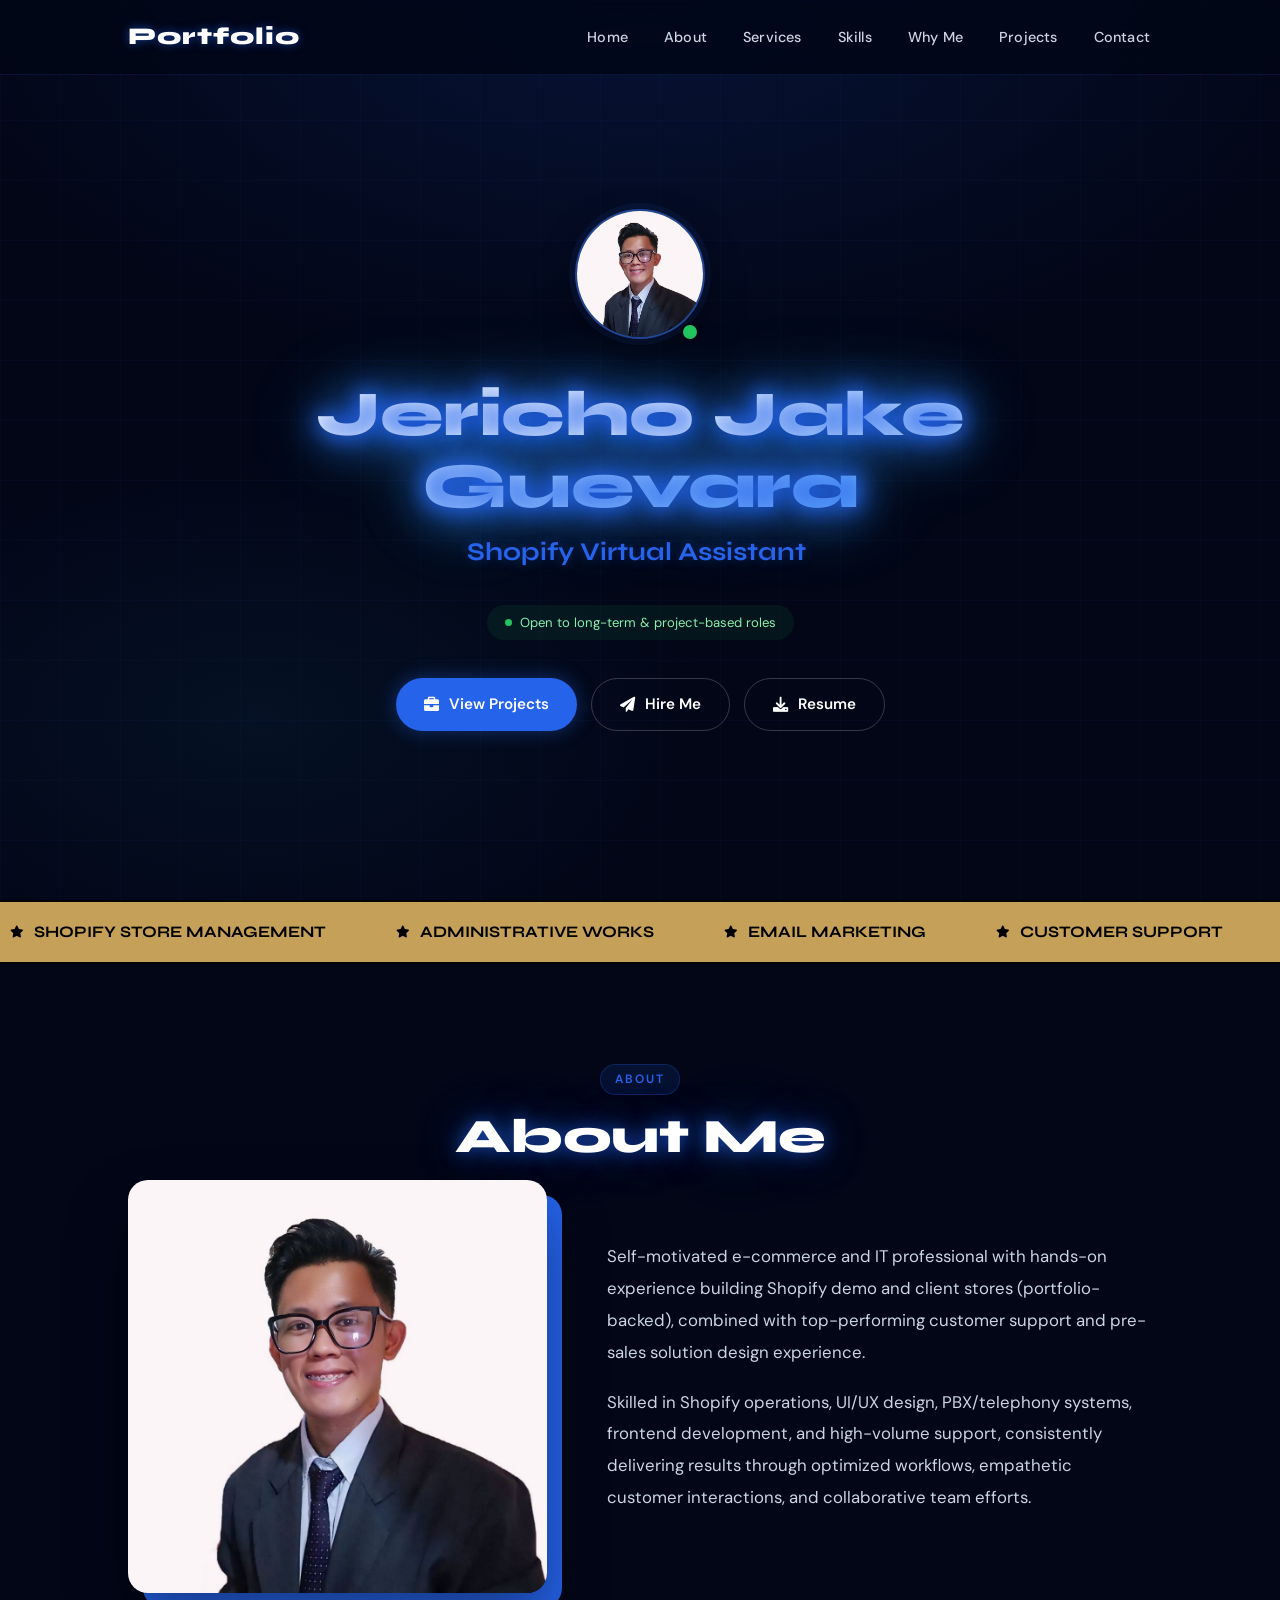
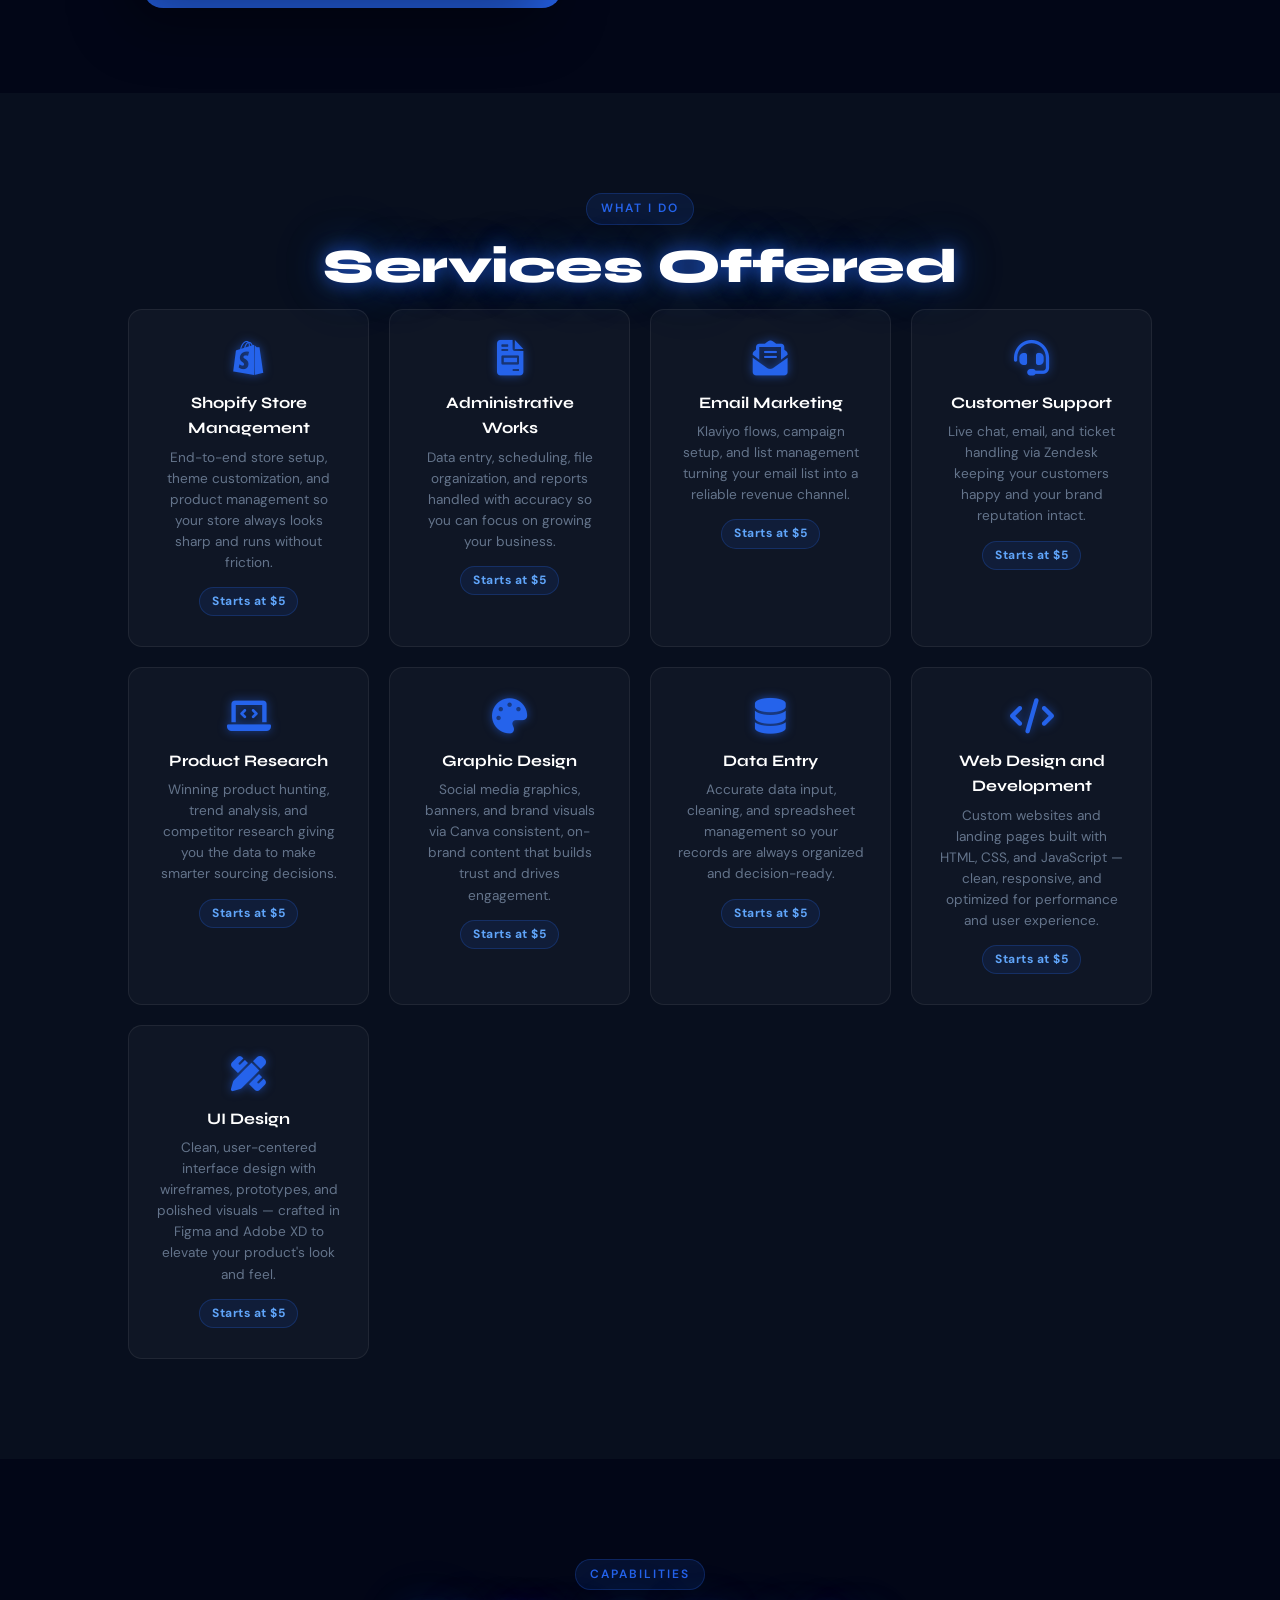
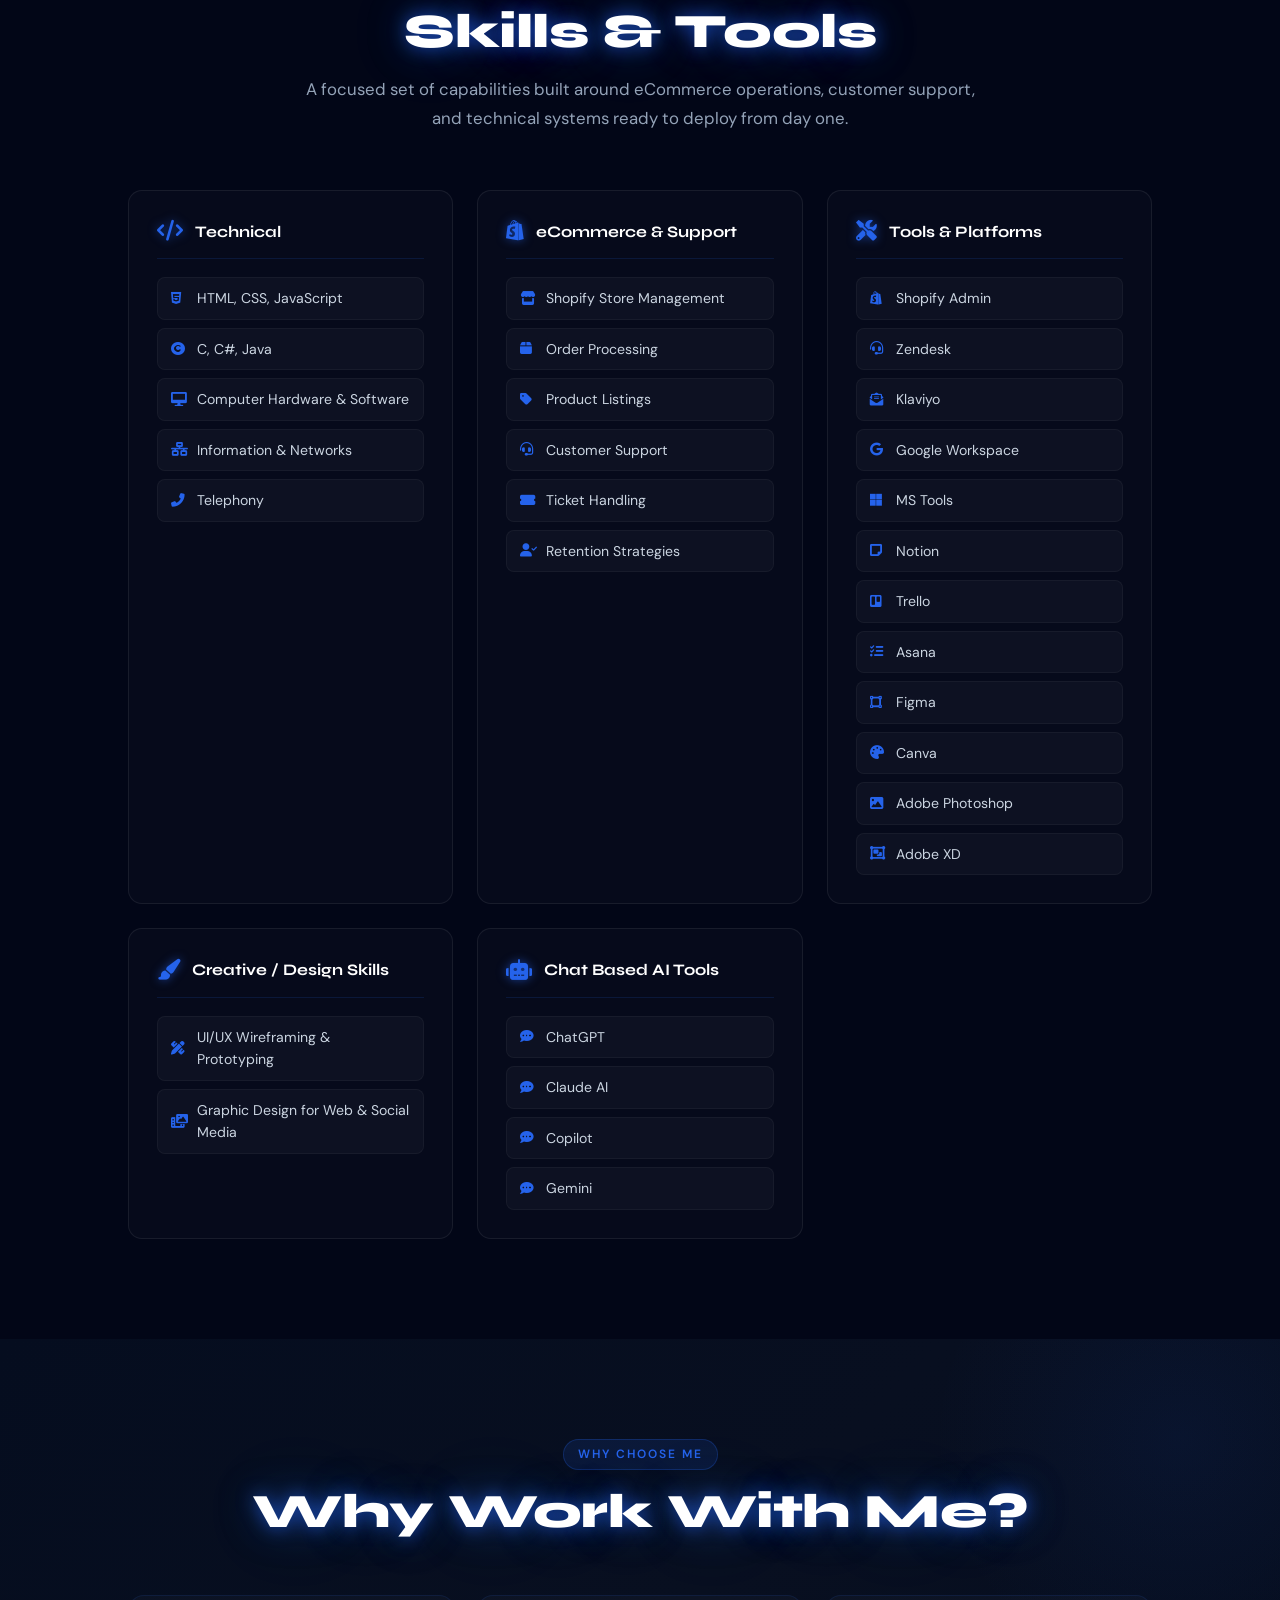
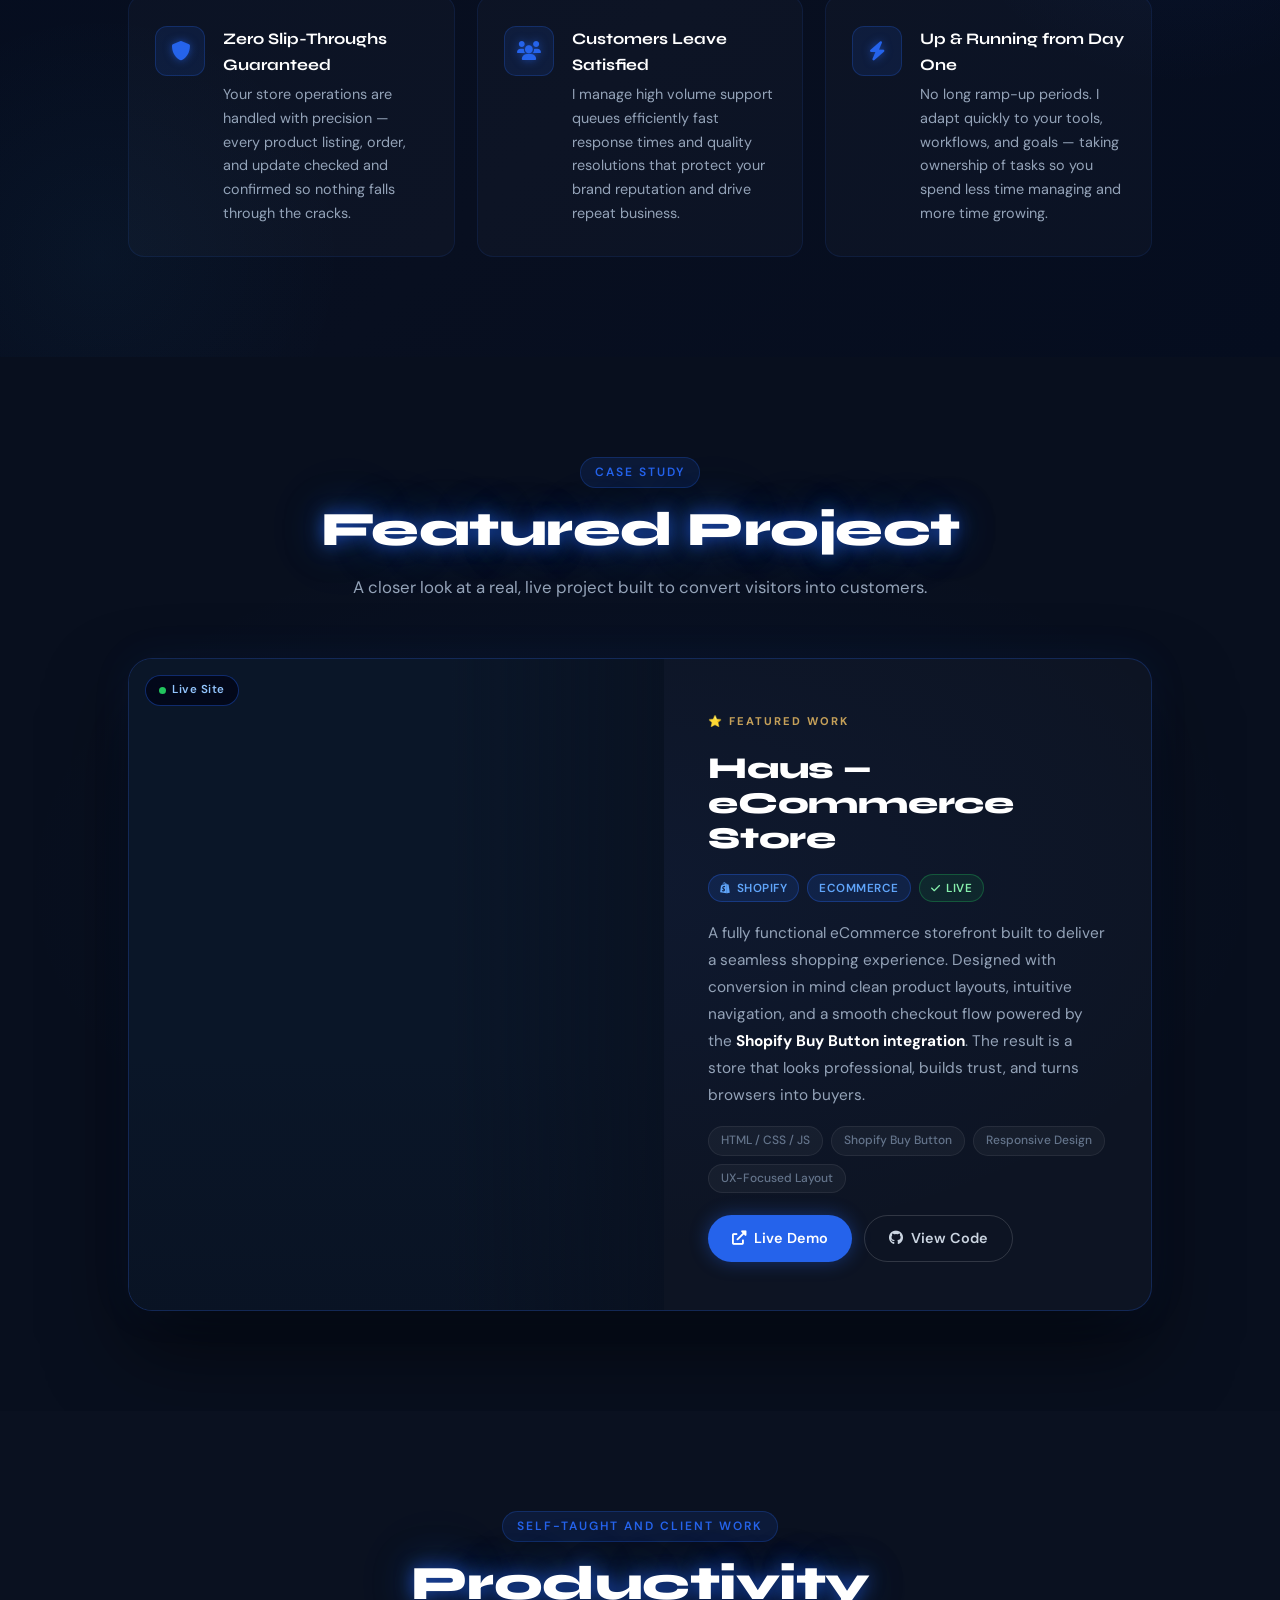
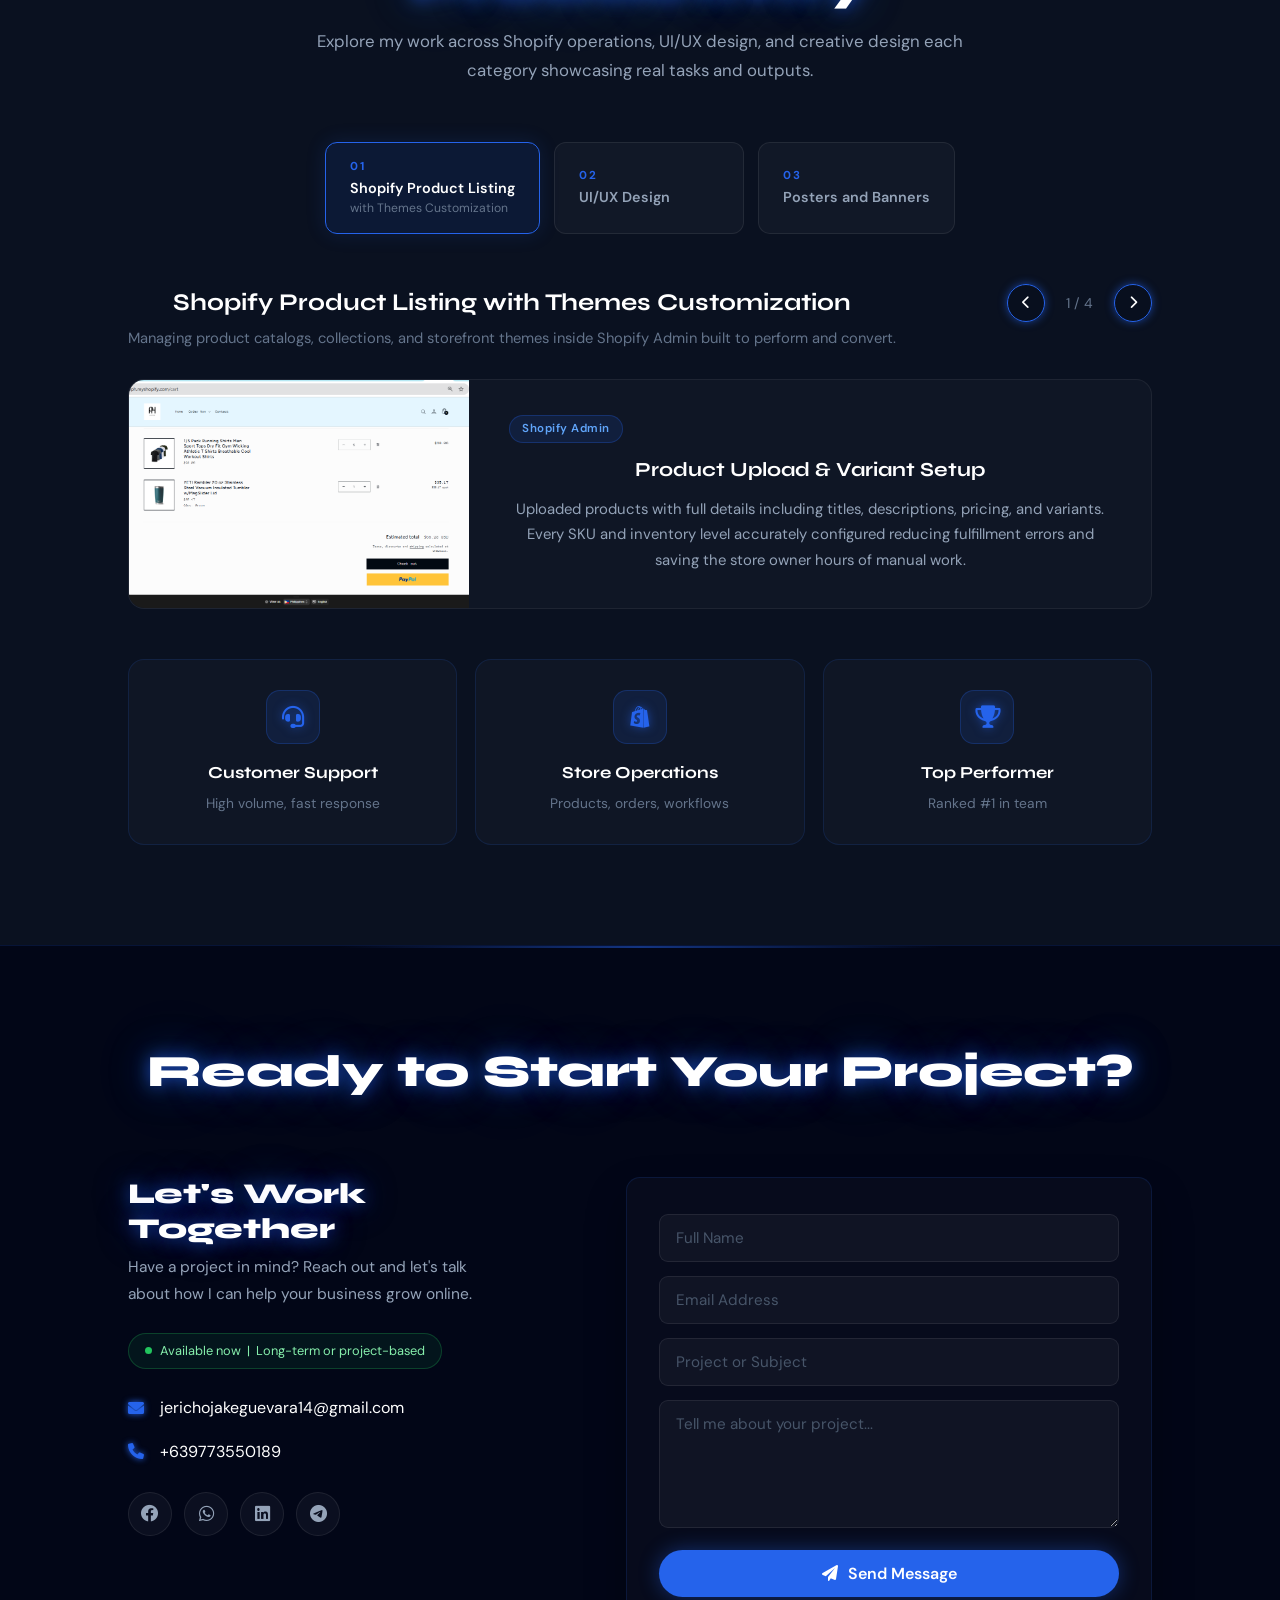
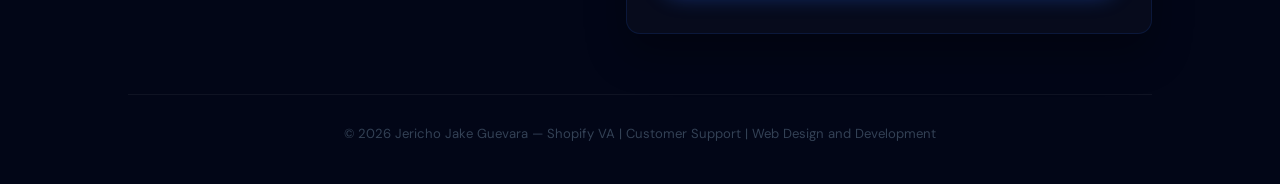
==== commit ae2d9104: "Add files via upload" ====
--- a/index.html
+++ b/index.html
@@ -1,6 +1,3 @@
-
-
-
 <!DOCTYPE html>
 <html lang="en">
 <head>
@@ -765,10 +762,6 @@
     <span class="name-accent">Jericho Jake Guevara</span>
   </h1>
 
-  <p class="hero-headline reveal reveal-delay-2">
-    I help <span class="highlight">eCommerce businesses</span> grow through expert Shopify management, and Web Design.
-  </p>
-
   <div class="hero-typed reveal reveal-delay-2" id="typing-headline">
     <span id="typing-text"></span><span class="cursor"></span>
   </div>
@@ -785,7 +778,7 @@
     <a href="#contact" class="btn-ghost">
       <i class="fas fa-paper-plane"></i> Hire Me
     </a>
-    <a href="assets/resume_jericho.pdf" target="_blank" download class="btn-ghost">
+    <a href="assets/cv_jerichojake1.pdf" target="_blank" download class="btn-ghost">
       <i class="fas fa-download"></i> Resume
     </a>
   </div>
@@ -794,16 +787,15 @@
 <!-- ═══════════════ TICKER ═══════════════ -->
 <div class="ticker-container">
   <div class="ticker-wrapper">
-    <div class="ticker-item"><i class="fas fa-star"></i> Shopify Expert</div>
+    <div class="ticker-item"><i class="fas fa-star"></i> Shopify Store Management</div>
+    <div class="ticker-item"><i class="fas fa-star"></i> Administrative Works</div>
     <div class="ticker-item"><i class="fas fa-star"></i> Email Marketing</div>
     <div class="ticker-item"><i class="fas fa-star"></i> Customer Support</div>
     <div class="ticker-item"><i class="fas fa-star"></i> Product Research</div>
     <div class="ticker-item"><i class="fas fa-star"></i> Graphic Design</div>
     <div class="ticker-item"><i class="fas fa-star"></i> Data Entry</div>
-    <div class="ticker-item"><i class="fas fa-star"></i> Frontend Development</div>
-    <div class="ticker-item"><i class="fas fa-star"></i> eCommerce Operations</div>
-    <div class="ticker-item"><i class="fas fa-star"></i> Email Marketing</div>
-    <div class="ticker-item"><i class="fas fa-star"></i> Customer Support</div>
+    <div class="ticker-item"><i class="fas fa-star"></i> Web Design and Development</div>
+    <div class="ticker-item"><i class="fas fa-star"></i> UI Design</div>
   </div>
 </div>
 
@@ -816,17 +808,8 @@
   <div class="about-grid">
     <img src="assets/jericho-1.jpg" class="about-img reveal" alt="Jericho Profile">
     <div class="about-text reveal reveal-delay-2">
-      <p>I support eCommerce businesses by handling day-to-day Shopify operations, including product uploads, order processing, and customer support.</p>
-      <p>With experience in high volume customer service and technical systems support, I bring accuracy, efficiency, and reliability to fast-paced environments.</p>
-      <p>I focus on helping store owners reduce workload, improve operations, and maintain a smooth customer experience.</p>
-      <div class="expectation-box">
-        <h3>What you can expect from working with me:</h3>
-        <div class="expectation-list">
-          <span><i class="fas fa-headset"></i> Clear, timely communication no ghosting, no delays</span>
-          <span><i class="fas fa-check-circle"></i> Organized, accurate work delivered on time</span>
-          <span><i class="fas fa-store"></i> Dependable support that keeps your store running smoothly</span>
-        </div>
-      </div>
+      <p>Self-motivated e-commerce and IT professional with hands-on experience building Shopify demo and client stores (portfolio-backed), combined with top-performing customer support and pre-sales solution design experience.</p>
+      <p>Skilled in Shopify operations, UI/UX design, PBX/telephony systems, frontend development, and high-volume support, consistently delivering results through optimized workflows, empathetic customer interactions, and collaborative team efforts.</p>
     </div>
   </div>
 </section>
@@ -837,7 +820,6 @@
     <span class="section-label">What I Do</span>
     <h2 class="section-title">Services Offered</h2>
   </div>
-  <p class="section-desc reveal">From store setup to daily operations everything you need to run a high-performing Shopify business.</p>
   <div class="grid-container">
     <div class="card reveal reveal-delay-1">
       <i class="fab fa-shopify"></i>
@@ -882,9 +864,15 @@
       <span class="card-price">Starts at $5</span>
     </div>
     <div class="card reveal reveal-delay-4">
-      <i class="fas fa-search"></i>
-      <h3>Market Research</h3>
-      <p class="card-desc">Niche, market, and supplier research with detailed reports helping you enter markets with confidence and a clear strategy.</p>
+      <i class="fas fa-code"></i>
+      <h3>Web Design and Development</h3>
+      <p class="card-desc">Custom websites and landing pages built with HTML, CSS, and JavaScript — clean, responsive, and optimized for performance and user experience.</p>
+      <span class="card-price">Starts at $5</span>
+    </div>
+    <div class="card reveal reveal-delay-1">
+      <i class="fas fa-pencil-ruler"></i>
+      <h3>UI Design</h3>
+      <p class="card-desc">Clean, user-centered interface design with wireframes, prototypes, and polished visuals — crafted in Figma and Adobe XD to elevate your product's look and feel.</p>
       <span class="card-price">Starts at $5</span>
     </div>
   </div>
@@ -901,56 +889,78 @@
 
     <div class="tool-group reveal reveal-delay-1">
       <div class="tool-group-header">
-        <i class="fab fa-shopify"></i>
-        <h3>eCommerce Operations</h3>
+        <i class="fas fa-code"></i>
+        <h3>Technical</h3>
       </div>
       <div class="tool-skills">
-        <div class="tool-skill-item"><i class="fas fa-tag"></i><span>Product Listings</span></div>
-        <div class="tool-skill-item"><i class="fas fa-box"></i><span>Order Processing</span></div>
-        <div class="tool-skill-item"><i class="fas fa-sync-alt"></i><span>Store Updates</span></div>
+        <div class="tool-skill-item"><i class="fab fa-html5"></i><span>HTML, CSS, JavaScript</span></div>
+        <div class="tool-skill-item"><i class="fas fa-copyright"></i><span>C, C#, Java</span></div>
+        <div class="tool-skill-item"><i class="fas fa-desktop"></i><span>Computer Hardware &amp; Software</span></div>
+        <div class="tool-skill-item"><i class="fas fa-network-wired"></i><span>Information &amp; Networks</span></div>
+        <div class="tool-skill-item"><i class="fas fa-phone-alt"></i><span>Telephony</span></div>
       </div>
     </div>
 
     <div class="tool-group reveal reveal-delay-2">
       <div class="tool-group-header">
-        <i class="fas fa-headset"></i>
-        <h3>Customer Support</h3>
+        <i class="fab fa-shopify"></i>
+        <h3>eCommerce &amp; Support</h3>
       </div>
       <div class="tool-skills">
-        <div class="tool-skill-item"><i class="fas fa-envelope"></i><span>Email &amp; Chat Support</span></div>
+        <div class="tool-skill-item"><i class="fas fa-store"></i><span>Shopify Store Management</span></div>
+        <div class="tool-skill-item"><i class="fas fa-box"></i><span>Order Processing</span></div>
+        <div class="tool-skill-item"><i class="fas fa-tag"></i><span>Product Listings</span></div>
+        <div class="tool-skill-item"><i class="fas fa-headset"></i><span>Customer Support</span></div>
         <div class="tool-skill-item"><i class="fas fa-ticket-alt"></i><span>Ticket Handling</span></div>
-        <div class="tool-skill-item"><i class="fas fa-check-circle"></i><span>Issue Resolution</span></div>
+        <div class="tool-skill-item"><i class="fas fa-user-check"></i><span>Retention Strategies</span></div>
       </div>
     </div>
 
     <div class="tool-group reveal reveal-delay-3">
-      <div class="tool-group-header">
-        <i class="fas fa-code"></i>
-        <h3>Technical Skills</h3>
-      </div>
-      <div class="tool-skills">
-        <div class="tool-skill-item"><i class="fab fa-html5"></i><span>HTML, CSS, JavaScript</span></div>
-        <div class="tool-skill-item"><i class="fas fa-network-wired"></i><span>Systems &amp; Network Support</span></div>
-      </div>
-    </div>
-
-    <div class="tool-group reveal reveal-delay-4">
       <div class="tool-group-header">
         <i class="fas fa-tools"></i>
         <h3>Tools &amp; Platforms</h3>
       </div>
       <div class="tool-skills">
-        <div class="tool-skill-item"><i class="fab fa-shopify"></i><span>Shopify</span></div>
+        <div class="tool-skill-item"><i class="fab fa-shopify"></i><span>Shopify Admin</span></div>
         <div class="tool-skill-item"><i class="fas fa-headset"></i><span>Zendesk</span></div>
         <div class="tool-skill-item"><i class="fas fa-envelope-open-text"></i><span>Klaviyo</span></div>
         <div class="tool-skill-item"><i class="fab fa-google"></i><span>Google Workspace</span></div>
+        <div class="tool-skill-item"><i class="fab fa-microsoft"></i><span>MS Tools</span></div>
         <div class="tool-skill-item"><i class="fas fa-sticky-note"></i><span>Notion</span></div>
         <div class="tool-skill-item"><i class="fab fa-trello"></i><span>Trello</span></div>
         <div class="tool-skill-item"><i class="fas fa-tasks"></i><span>Asana</span></div>
         <div class="tool-skill-item"><i class="fas fa-vector-square"></i><span>Figma</span></div>
         <div class="tool-skill-item"><i class="fas fa-palette"></i><span>Canva</span></div>
-      </div>
-    </div>
+        <div class="tool-skill-item"><i class="fas fa-image"></i><span>Adobe Photoshop</span></div>
+        <div class="tool-skill-item"><i class="fas fa-object-group"></i><span>Adobe XD</span></div>
+      </div>
+    </div>
+
+    <div class="tool-group reveal reveal-delay-4">
+      <div class="tool-group-header">
+        <i class="fas fa-paint-brush"></i>
+        <h3>Creative / Design Skills</h3>
+      </div>
+      <div class="tool-skills">
+        <div class="tool-skill-item"><i class="fas fa-pencil-ruler"></i><span>UI/UX Wireframing &amp; Prototyping</span></div>
+        <div class="tool-skill-item"><i class="fas fa-photo-video"></i><span>Graphic Design for Web &amp; Social Media</span></div>
+      </div>
+    </div>
+
+    <div class="tool-group reveal reveal-delay-1">
+      <div class="tool-group-header">
+        <i class="fas fa-robot"></i>
+        <h3>Chat Based AI Tools</h3>
+      </div>
+      <div class="tool-skills">
+        <div class="tool-skill-item"><i class="fas fa-comment-dots"></i><span>ChatGPT</span></div>
+        <div class="tool-skill-item"><i class="fas fa-comment-dots"></i><span>Claude AI</span></div>
+        <div class="tool-skill-item"><i class="fas fa-comment-dots"></i><span>Copilot</span></div>
+        <div class="tool-skill-item"><i class="fas fa-comment-dots"></i><span>Gemini</span></div>
+      </div>
+    </div>
+
   </div>
 </section>
 
@@ -961,7 +971,6 @@
     <h2 class="section-title">Why Work With Me?</h2>
   </div>
   <p class="why-intro reveal">
-    <em>I don't just build websites I help businesses create better online experiences that drive results.</em><br>
   </p>
   <div class="why-grid">
 
@@ -986,14 +995,6 @@
       <div class="why-text">
         <h4>Up &amp; Running from Day One</h4>
         <p>No long ramp-up periods. I adapt quickly to your tools, workflows, and goals — taking ownership of tasks so you spend less time managing and more time growing.</p>
-      </div>
-    </div>
-
-    <div class="why-card reveal reveal-delay-4">
-      <div class="why-icon"><i class="fas fa-chart-line"></i></div>
-      <div class="why-text">
-        <h4>Your Revenue Stays Front of Mind</h4>
-        <p>Every task I take on is aimed at one goal: keeping your store running smoothly so you can invest your time in the work that grows your bottom line.</p>
       </div>
     </div>
 
@@ -1035,7 +1036,7 @@
         <span class="featured-tag green"><i class="fas fa-check" style="font-size:0.65rem"></i> Live</span>
       </div>
       <p class="featured-desc">
-        A fully functional eCommerce storefront built to deliver a seamless shopping experience. Designed with conversion in mind — clean product layouts, intuitive navigation, and a smooth checkout flow powered by the <strong style="color:#fff">Shopify Buy Button integration</strong>. The result is a store that looks professional, builds trust, and turns browsers into buyers.
+        A fully functional eCommerce storefront built to deliver a seamless shopping experience. Designed with conversion in mind clean product layouts, intuitive navigation, and a smooth checkout flow powered by the <strong style="color:#fff">Shopify Buy Button integration</strong>. The result is a store that looks professional, builds trust, and turns browsers into buyers.
       </p>
       <div class="featured-tech">
         <span class="tech-pill">HTML / CSS / JS</span>
@@ -1058,7 +1059,7 @@
 <!-- ═══════════════ PRODUCTIVITY ═══════════════ -->
 <section id="productivity" class="productivity-section">
   <div class="section-title-wrap reveal">
-    <span class="section-label">Portfolio</span>
+    <span class="section-label">Self-Taught and Client Work</span>
     <h2 class="section-title">Productivity</h2>
   </div>
   <p class="section-desc reveal">Explore my work across Shopify operations, UI/UX design, and creative design each category showcasing real tasks and outputs.</p>
@@ -1233,7 +1234,6 @@
   <!-- Big CTA header -->
   <div class="footer-cta-header reveal">
     <h2>Ready to Start Your Project?</h2>
-    <p>Let's build your website and turn it into your best-performing sales channel.</p>
     </div>
   </div>
 
@@ -1267,7 +1267,7 @@
   </div>
 
   <div class="footer-bottom">
-    &copy; 2026 Jericho Jake Guevara &mdash; Shopify VA &amp; WEB Dev &nbsp;|&nbsp; Built with purpose.
+    &copy; 2026 Jericho Jake Guevara &mdash; Shopify VA | Customer Support | Web Design and Development
   </div>
 </footer>
 
@@ -1277,8 +1277,8 @@
 // ══════════════════════════════════════
 const typingText = document.getElementById('typing-text');
 const phrases = [
-  "Shopify Virtual Assistant", "Frontend Developer",
-  "Customer Support"
+  "Shopify Virtual Assistant", "Customer Service",
+  "Web Design and Development"
 ];
 let phraseIdx = 0, charIdx = 0, isDeleting = false;
 function type() {
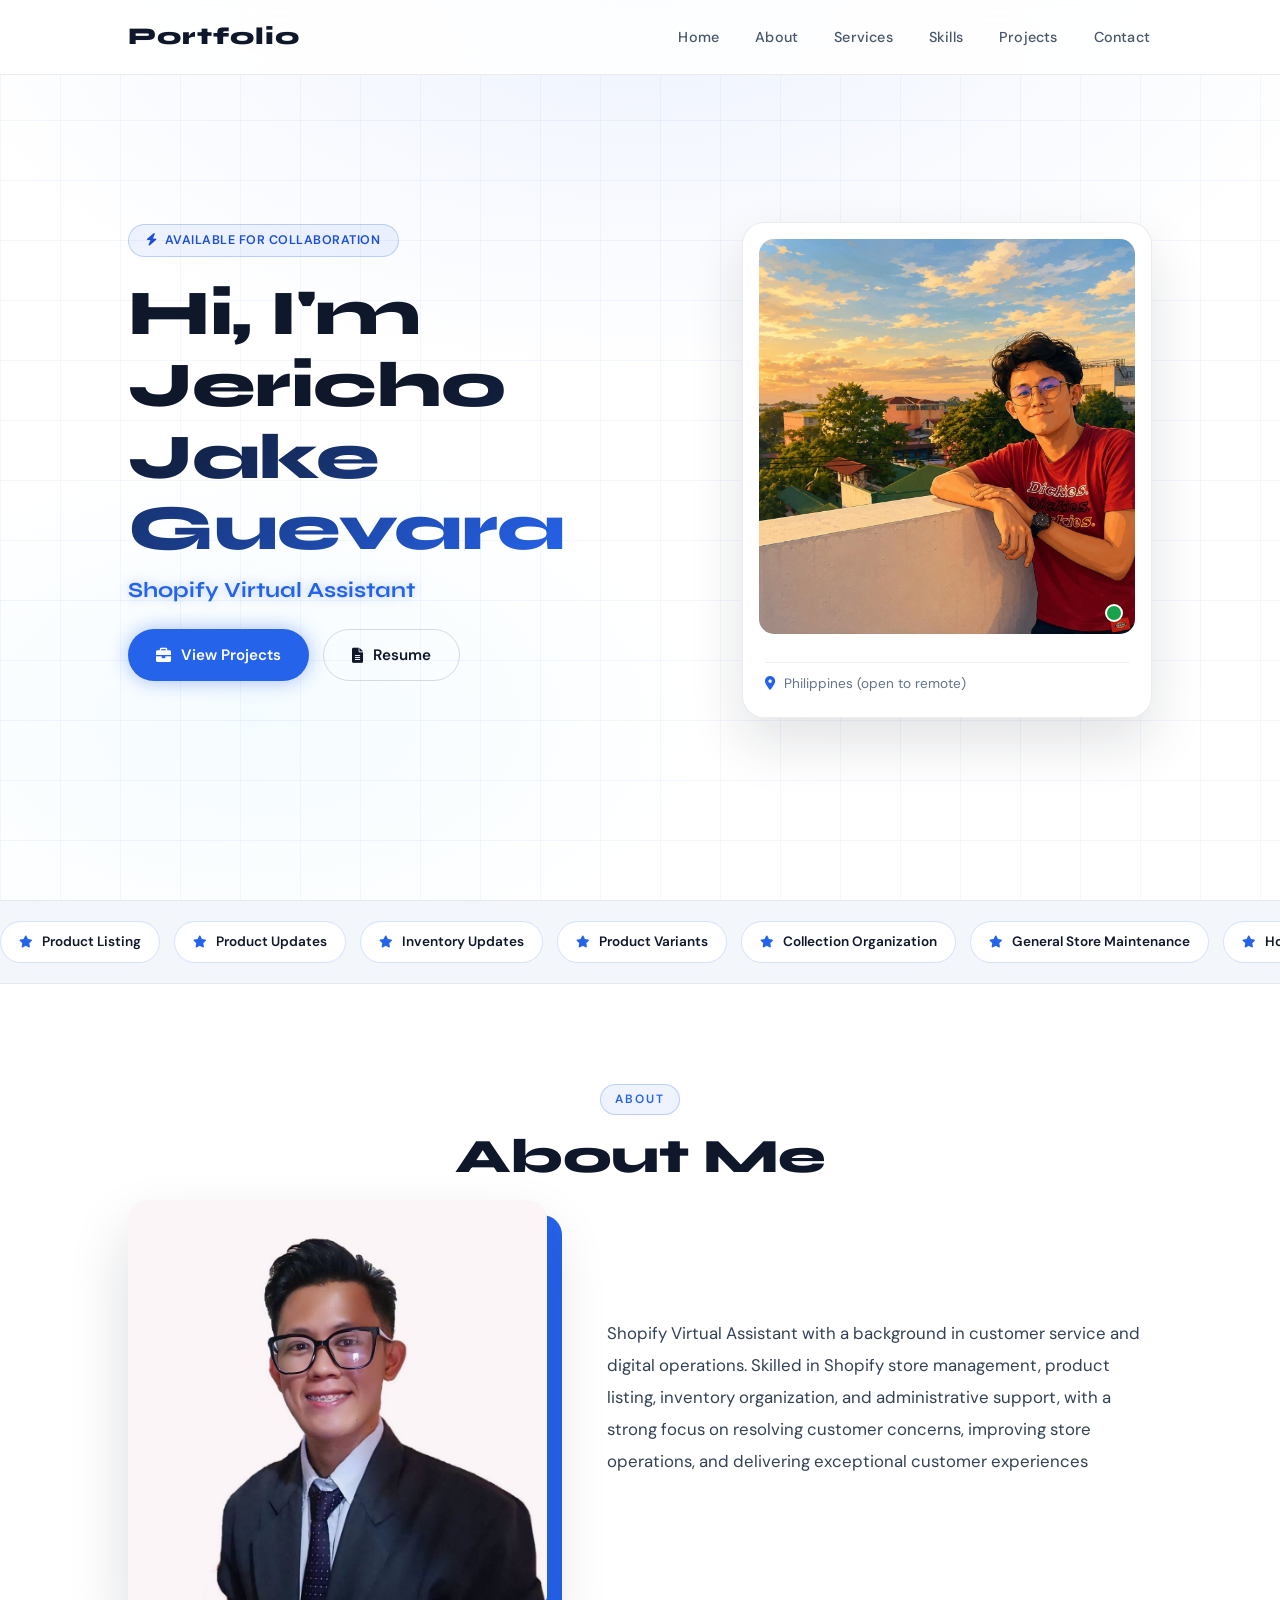
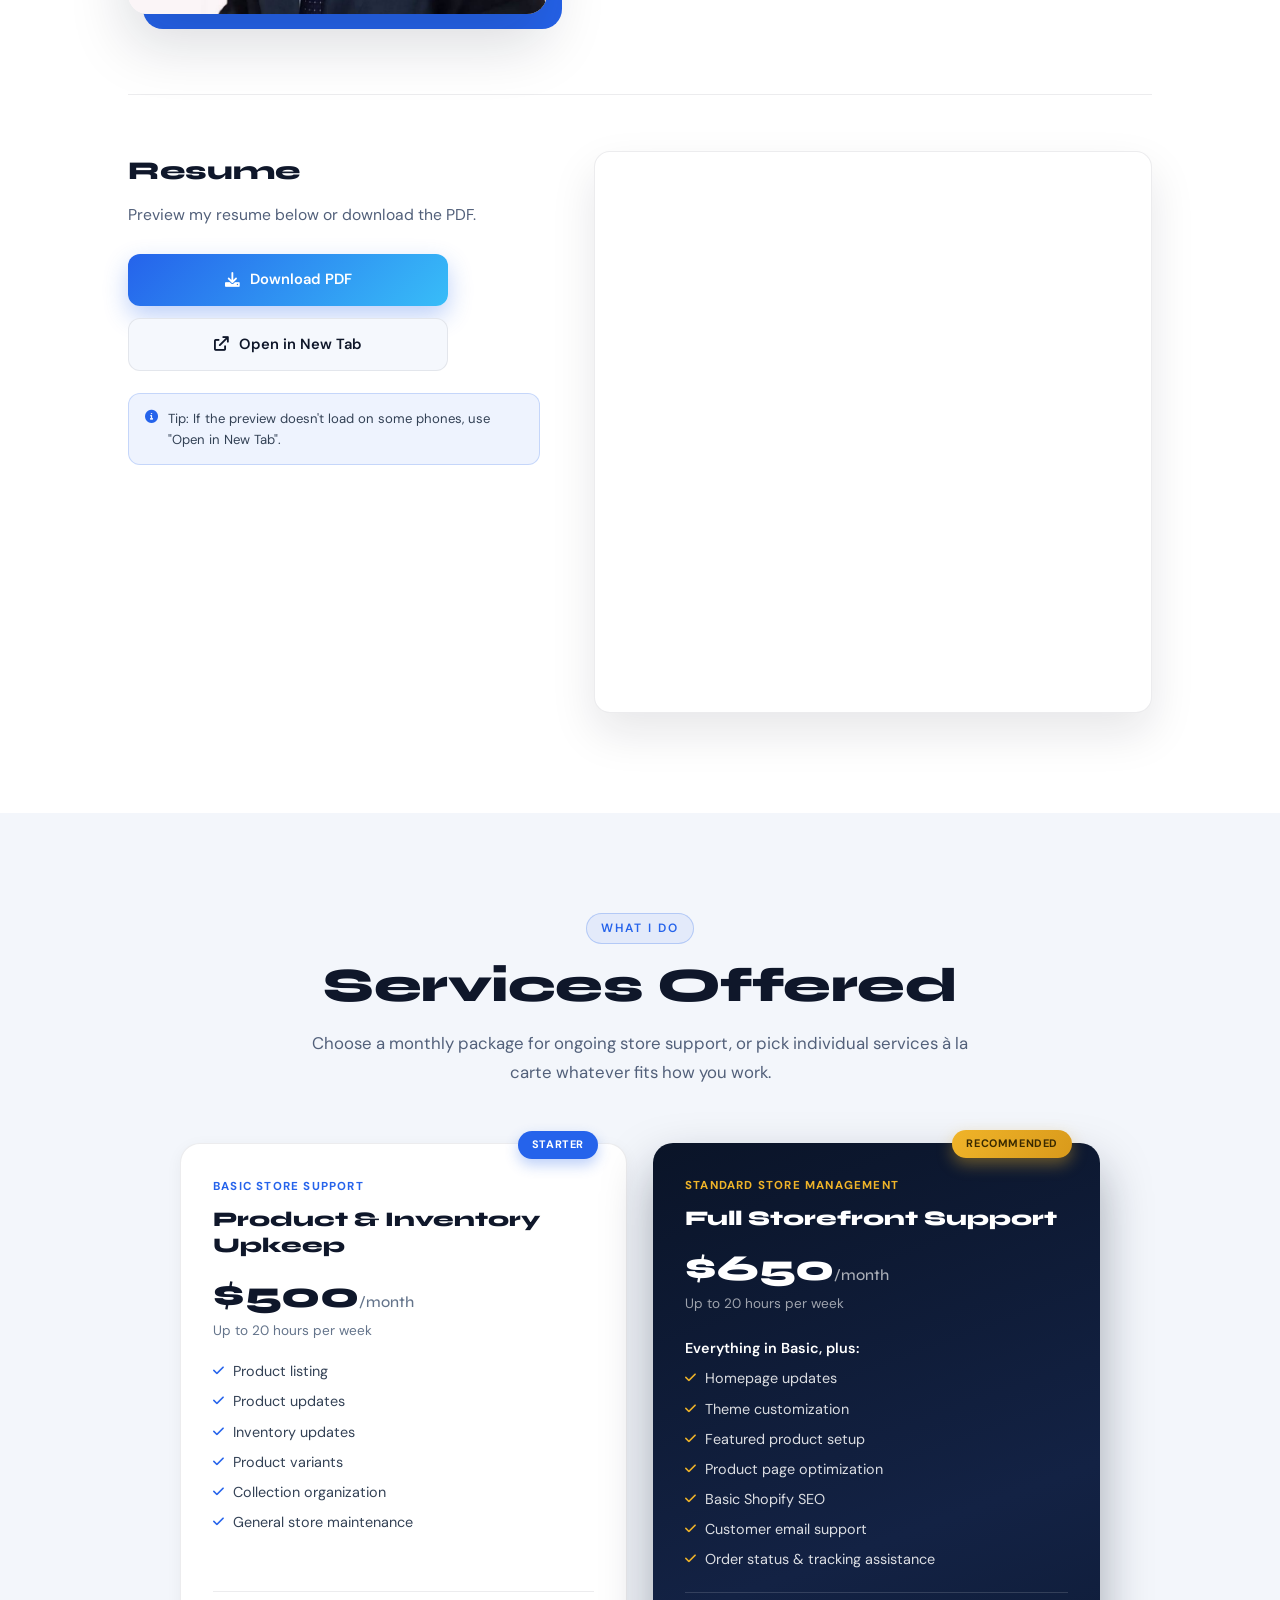
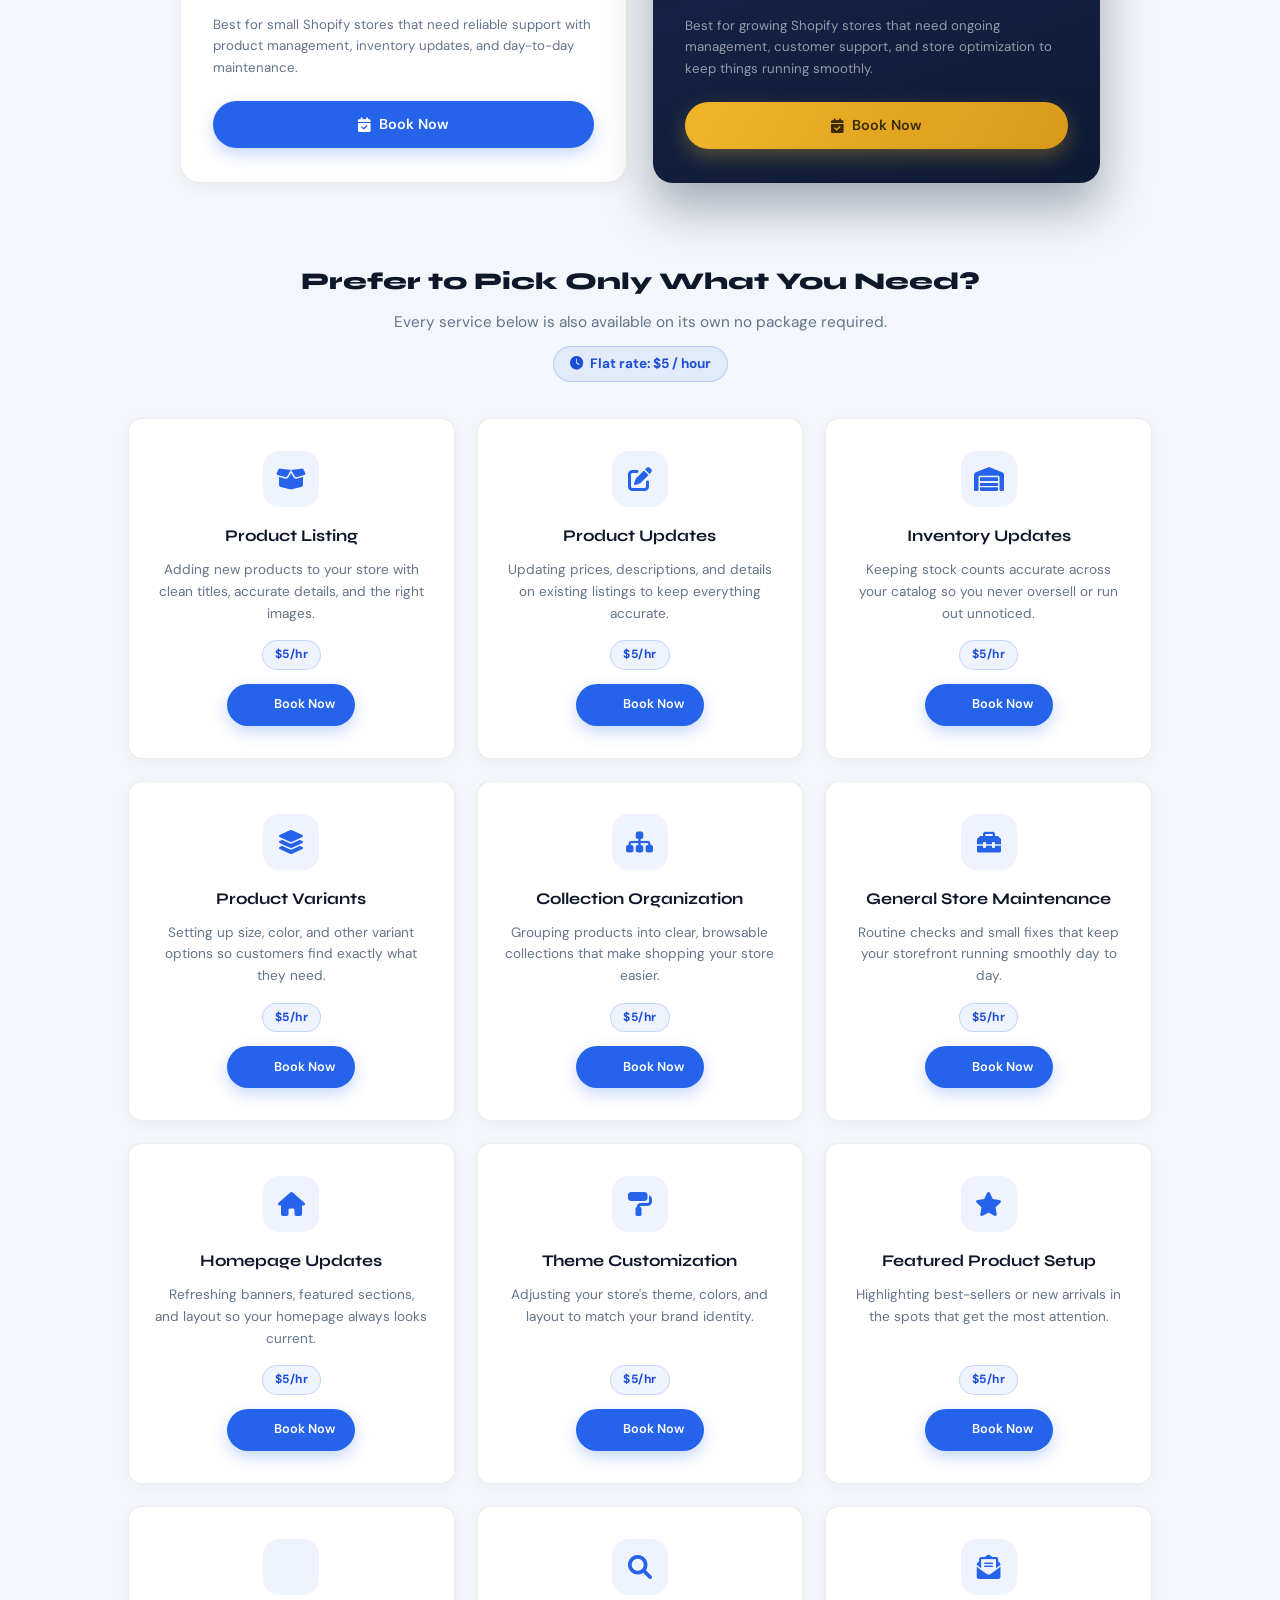
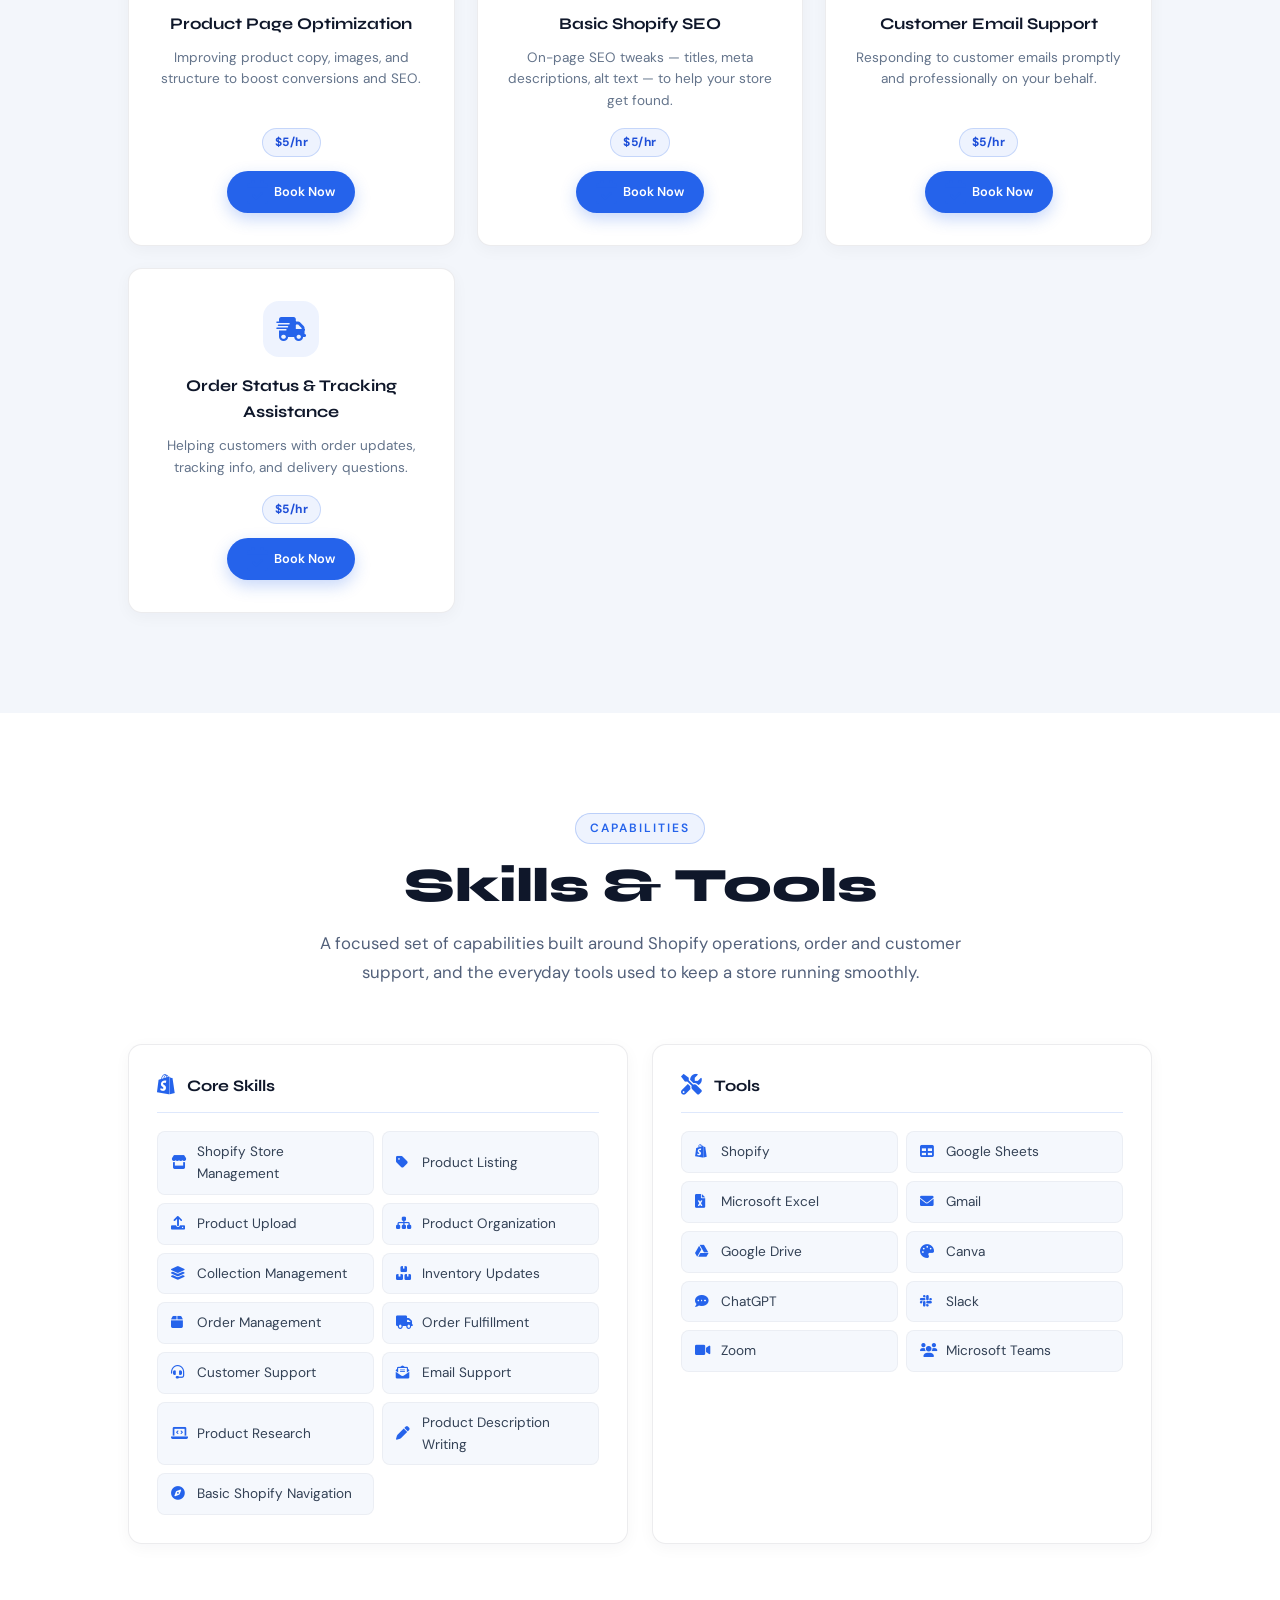
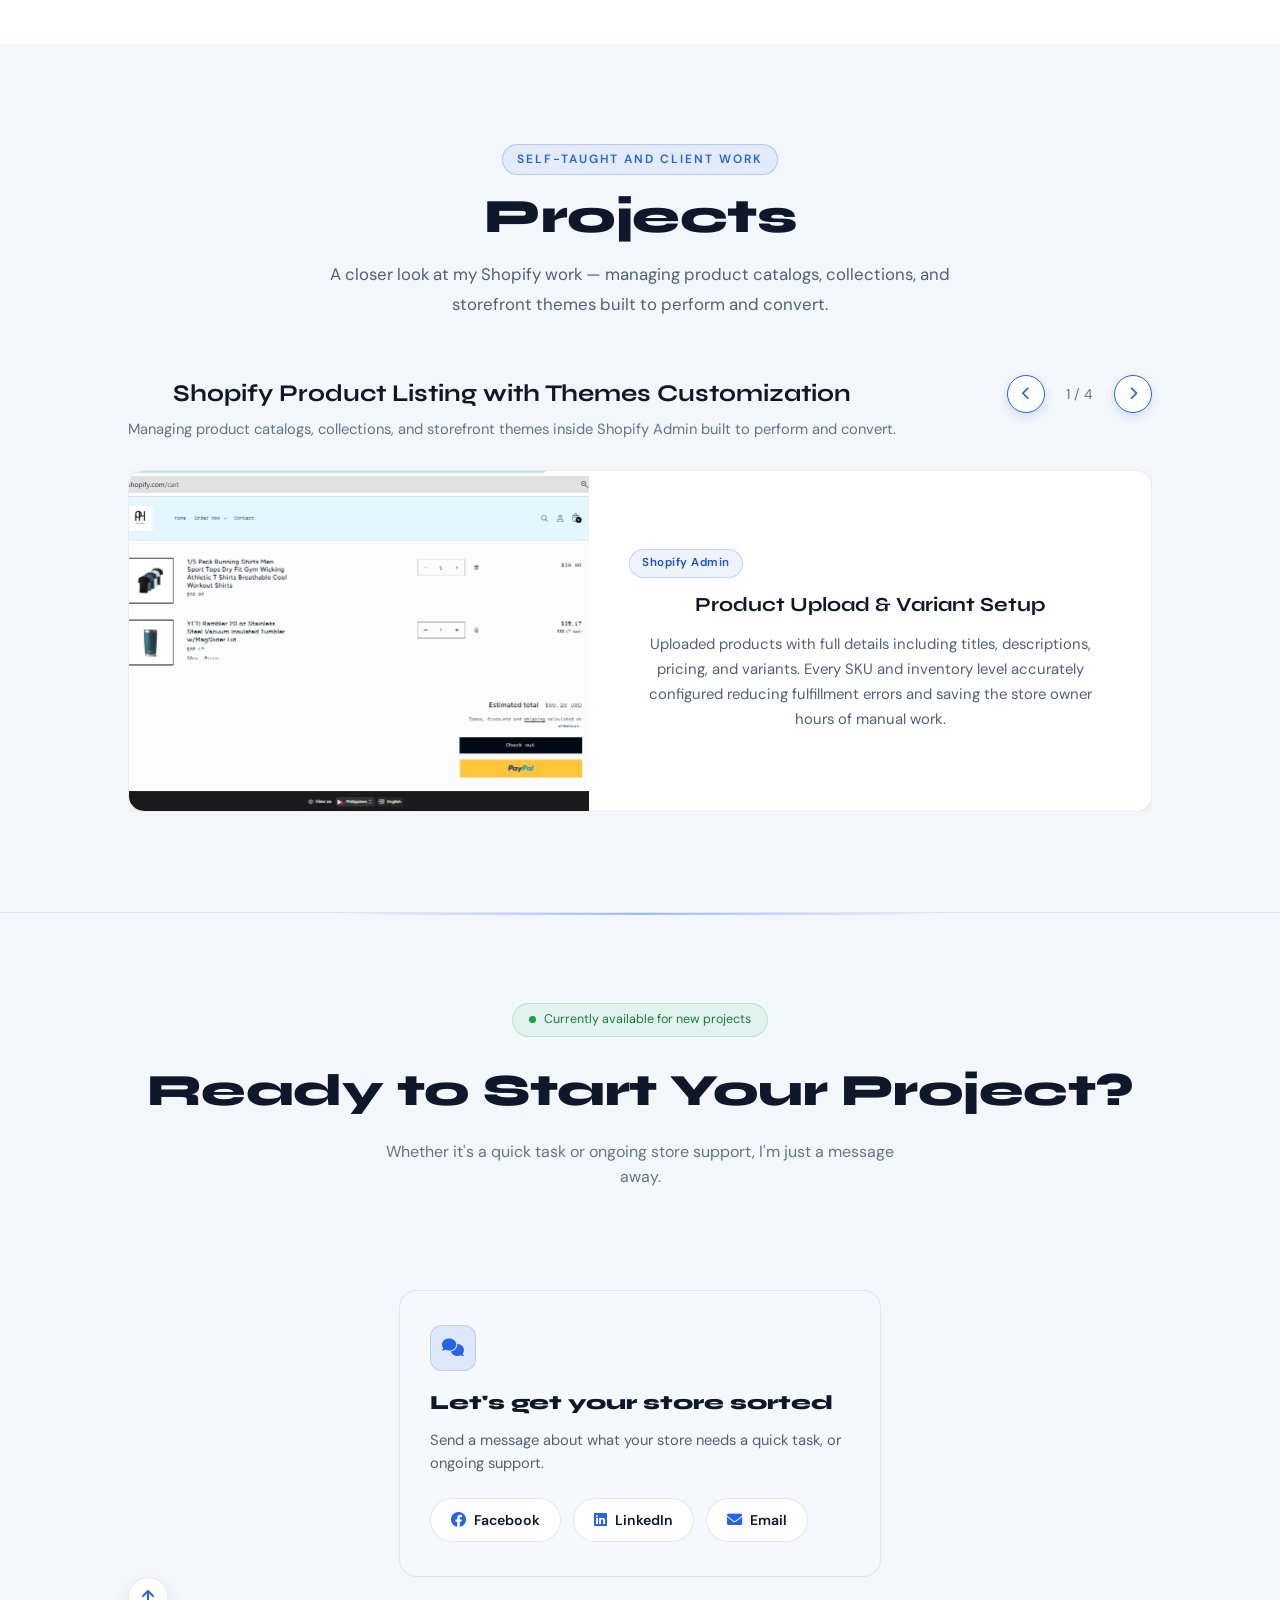
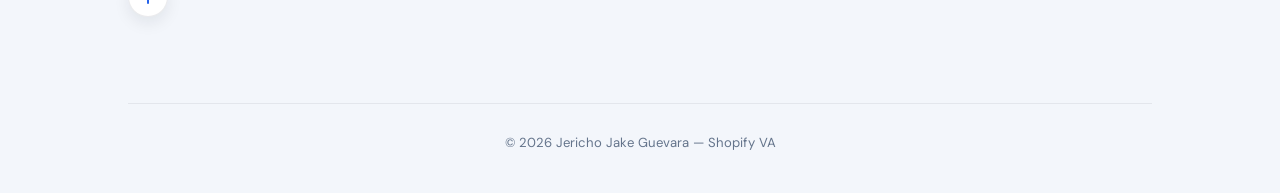
==== commit 262bfd5a: "Add files via upload" ====
--- a/index.html
+++ b/index.html
@@ -1,3 +1,8 @@
+
+
+
+
+
 <!DOCTYPE html>
 <html lang="en">
 <head>
@@ -10,16 +15,23 @@
 /* ═══════════════ DESIGN TOKENS ═══════════════ */
 :root{
   --primary:#2563eb;
-  --primary-glow:rgba(37,99,235,0.6);
-  --primary-dim:rgba(37,99,235,0.12);
+  --primary-light:#3b82f6;
+  --primary-deep:#1d4ed8;
+  --primary-glow:rgba(37,99,235,0.28);
+  --primary-dim:rgba(37,99,235,0.08);
   --dark-blue:#0f172a;
-  --bg-deep:#020617;
-  --bg-mid:#080f1e;
-  --light:#f8fafc;
-  --slate:#94a3b8;
-  --gold:#c5a059;
+  --navy-deep:#0a1428;
+  --bg-deep:#ffffff;
+  --bg-mid:#f3f6fb;
+  --light:#0f172a;
+  --slate:#52607a;
+  --gold:#f0b429;
+  --gold-deep:#d99a1b;
   --accent:#38bdf8;
-  --green:#22c55e;
+  --green:#16a34a;
+  --card-bg:#ffffff;
+  --card-border:rgba(15,23,42,0.08);
+  --soft-tile:#f5f8fd;
   --transition:all 0.3s ease;
   --slider-transition:all 0.8s cubic-bezier(0.4,0,0.2,1);
   --font-display:'Syne',sans-serif;
@@ -38,6 +50,7 @@
   line-height:1.6;
   overflow-x:hidden;
 }
+.soft-shadow{box-shadow:0 10px 30px rgba(15,23,42,0.06)}
 
 /* ── Scroll-reveal utility ── */
 .reveal{
@@ -57,52 +70,51 @@
 /* ═══════════════ NAV ═══════════════ */
 nav{
   position:fixed;top:0;width:100%;
-  background:rgba(2,6,23,0.85);
+  background:rgba(255,255,255,0.85);
   backdrop-filter:blur(16px);
   z-index:1000;
   padding:1.1rem var(--gutter);
   display:flex;justify-content:space-between;align-items:center;
-  border-bottom:1px solid rgba(37,99,235,0.15);
+  border-bottom:1px solid rgba(15,23,42,0.08);
   transition:var(--transition);
 }
 nav.scrolled{
-  background:rgba(2,6,23,0.97);
-  box-shadow:0 8px 32px rgba(0,0,0,0.5);
+  background:rgba(255,255,255,0.97);
+  box-shadow:0 8px 32px rgba(15,23,42,0.08);
 }
 .logo{
   font-family:var(--font-display);
-  font-weight:800;font-size:1.5rem;color:#fff;
+  font-weight:800;font-size:1.5rem;color:var(--dark-blue);
   letter-spacing:1px;
-  text-shadow:0 0 10px var(--primary-glow);
 }
 .nav-links{display:flex;list-style:none;gap:0}
 .nav-links li{margin-left:2rem}
 .nav-links a{
-  text-decoration:none;color:#cbd5e1;
+  text-decoration:none;color:#475569;
   font-family:var(--font-body);font-weight:500;font-size:0.9rem;
   position:relative;padding:5px 2px;
   transition:var(--transition);letter-spacing:0.2px;
 }
-.nav-links a:hover{color:#fff}
+.nav-links a:hover{color:var(--dark-blue)}
 .nav-links a::after{
   content:'';position:absolute;width:0;height:1.5px;
   bottom:-2px;left:0;background:var(--primary);
   transition:var(--transition);
 }
 .nav-links a:hover::after{width:100%}
-.menu-toggle{display:none;color:white;font-size:1.4rem;cursor:pointer}
+.menu-toggle{display:none;color:var(--dark-blue);font-size:1.4rem;cursor:pointer}
 
 /* Hire Me button */
 .btn-hire{
-  padding:9px 22px;background:transparent;color:white;
-  border:1.5px solid rgba(37,99,235,0.7);border-radius:100px;
+  padding:9px 22px;background:transparent;color:var(--dark-blue);
+  border:1.5px solid rgba(37,99,235,0.4);border-radius:100px;
   font-family:var(--font-body);font-weight:600;font-size:0.85rem;
   cursor:pointer;text-decoration:none;
   transition:var(--transition);display:inline-flex;align-items:center;gap:8px;
 }
 .btn-hire:hover{
-  background:var(--primary);border-color:var(--primary);
-  box-shadow:0 0 20px rgba(37,99,235,0.5);
+  background:var(--primary);border-color:var(--primary);color:#fff;
+  box-shadow:0 8px 22px rgba(37,99,235,0.3);
 }
 
 /* ═══════════════ HERO ═══════════════ */
@@ -111,18 +123,18 @@
   display:flex;flex-direction:column;
   justify-content:center;align-items:center;
   text-align:center;
-  background:radial-gradient(ellipse 80% 60% at 50% 0%,rgba(37,99,235,0.14) 0%,transparent 70%),
-             radial-gradient(ellipse 60% 50% at 20% 80%,rgba(56,189,248,0.06) 0%,transparent 60%),
+  background:radial-gradient(ellipse 80% 60% at 50% 0%,rgba(37,99,235,0.08) 0%,transparent 70%),
+             radial-gradient(ellipse 60% 50% at 20% 80%,rgba(56,189,248,0.05) 0%,transparent 60%),
              var(--bg-deep);
-  color:white;padding:120px var(--gutter) 80px;
+  color:var(--dark-blue);padding:120px var(--gutter) 80px;
   position:relative;overflow:hidden;
 }
 /* Background grid lines */
 .hero::before{
   content:'';position:absolute;inset:0;
   background-image:
-    linear-gradient(rgba(37,99,235,0.04) 1px,transparent 1px),
-    linear-gradient(90deg,rgba(37,99,235,0.04) 1px,transparent 1px);
+    linear-gradient(rgba(37,99,235,0.05) 1px,transparent 1px),
+    linear-gradient(90deg,rgba(37,99,235,0.05) 1px,transparent 1px);
   background-size:60px 60px;
   pointer-events:none;
 }
@@ -133,14 +145,14 @@
 }
 .hero-avatar-wrap img{
   width:130px;height:130px;border-radius:50%;
-  border:2px solid rgba(37,99,235,0.5);
-  object-fit:cover;background:#1e293b;
-  box-shadow:0 0 0 6px rgba(37,99,235,0.08),0 20px 40px rgba(0,0,0,0.4);
+  border:2px solid rgba(37,99,235,0.4);
+  object-fit:cover;background:#e2e8f0;
+  box-shadow:0 0 0 6px rgba(37,99,235,0.06),0 20px 40px rgba(15,23,42,0.12);
   animation:avatarGlow 4s ease-in-out infinite alternate;
 }
 @keyframes avatarGlow{
-  from{box-shadow:0 0 0 6px rgba(37,99,235,0.08),0 20px 40px rgba(0,0,0,0.4)}
-  to{box-shadow:0 0 0 10px rgba(37,99,235,0.12),0 0 30px rgba(37,99,235,0.25),0 20px 40px rgba(0,0,0,0.4)}
+  from{box-shadow:0 0 0 6px rgba(37,99,235,0.06),0 20px 40px rgba(15,23,42,0.12)}
+  to{box-shadow:0 0 0 10px rgba(37,99,235,0.1),0 0 24px rgba(37,99,235,0.18),0 20px 40px rgba(15,23,42,0.12)}
 }
 .hero-status-dot{
   position:absolute;bottom:6px;right:6px;
@@ -153,9 +165,9 @@
 /* Hero text */
 .hero-eyebrow{
   display:inline-flex;align-items:center;gap:8px;
-  background:rgba(37,99,235,0.1);border:1px solid rgba(37,99,235,0.3);
+  background:rgba(37,99,235,0.08);border:1px solid rgba(37,99,235,0.25);
   border-radius:100px;padding:6px 18px;
-  font-size:0.78rem;color:#93c5fd;font-weight:500;letter-spacing:0.5px;
+  font-size:0.78rem;color:#1d4ed8;font-weight:600;letter-spacing:0.5px;
   text-transform:uppercase;margin-bottom:1.2rem;
 }
 .hero h1{
@@ -165,28 +177,26 @@
   line-height:1.12;
   margin-bottom:0.6rem;
   letter-spacing:-0.5px;
-  text-shadow:0 0 20px rgba(37,99,235,0.8), 0 0 50px rgba(37,99,235,0.4), 0 0 100px rgba(56,189,248,0.2);
 }
 .hero h1 .name-accent{
-  background:linear-gradient(135deg,#fff 30%,#60a5fa 100%);
+  background:linear-gradient(135deg,#0f172a 30%,#2563eb 100%);
   -webkit-background-clip:text;-webkit-text-fill-color:transparent;background-clip:text;
-  filter:drop-shadow(0 0 12px rgba(37,99,235,0.8)) drop-shadow(0 0 30px rgba(56,189,248,0.4));
 }
 .hero-headline{
   font-size:clamp(1rem,2.2vw,1.35rem);
-  color:#94a3b8;margin-bottom:0.5rem;
+  color:#52607a;margin-bottom:0.5rem;
   font-weight:400;line-height:1.5;
   max-width:660px;
 }
 .hero-headline .highlight{
-  color:#fff;font-weight:600;
+  color:var(--dark-blue);font-weight:600;
 }
 
 /* Typed text row */
 .hero-typed{
   font-family:var(--font-display);
   font-size:clamp(1.1rem,2.5vw,1.6rem);
-  font-weight:700;color:#fff;
+  font-weight:700;color:var(--dark-blue);
   margin-bottom:2rem;min-height:2.4rem;
 }
 .hero-typed .highlight{color:var(--primary);text-shadow:0 0 12px rgba(37,99,235,0.35)}
@@ -225,11 +235,11 @@
   box-shadow:0 6px 30px rgba(37,99,235,0.6);
 }
 .btn-ghost{
-  background:transparent;color:white;
-  border:1.5px solid rgba(255,255,255,0.2);
+  background:transparent;color:var(--dark-blue);
+  border:1.5px solid rgba(15,23,42,0.15);
 }
 .btn-ghost:hover{
-  background:rgba(255,255,255,0.06);border-color:rgba(255,255,255,0.4);
+  background:rgba(15,23,42,0.04);border-color:rgba(15,23,42,0.3);
   transform:translateY(-2px);
 }
 /* Keep old class names working */
@@ -244,27 +254,28 @@
   padding:13px 28px;text-decoration:none;border-radius:100px;
   font-family:var(--font-body);font-weight:600;font-size:0.95rem;
   transition:var(--transition);display:inline-flex;align-items:center;gap:10px;
-  background:transparent;color:white;border:1.5px solid rgba(255,255,255,0.2);
-}
-.btn-works:hover{background:rgba(255,255,255,0.06);border-color:rgba(255,255,255,0.4);transform:translateY(-2px)}
-
-/* ═══════════════ TICKER ═══════════════ */
+  background:transparent;color:var(--dark-blue);border:1.5px solid rgba(15,23,42,0.15);
+}
+.btn-works:hover{background:rgba(15,23,42,0.04);border-color:rgba(15,23,42,0.3);transform:translateY(-2px)}
+
+/* ═══════════════ CAPABILITIES STRIP ═══════════════ */
 .ticker-container{
-  width:100%;background:var(--gold);overflow:hidden;
-  padding:13px 0;border-top:2px solid #000;border-bottom:2px solid #000;
-}
-.ticker-wrapper{display:flex;white-space:nowrap;animation:ticker 40s linear infinite}
+  width:100%;background:var(--bg-mid);overflow:hidden;
+  padding:20px 0;border-top:1px solid rgba(15,23,42,0.06);border-bottom:1px solid rgba(15,23,42,0.06);
+}
+.ticker-wrapper{display:flex;white-space:nowrap;animation:ticker 40s linear infinite;align-items:center}
 .ticker-item{
-  display:inline-flex;align-items:center;color:#000;
-  font-family:var(--font-display);font-weight:700;font-size:1rem;
-  margin-right:50px;text-transform:uppercase;padding:4px 10px;border-radius:6px;
+  display:inline-flex;align-items:center;color:var(--dark-blue);
+  font-family:var(--font-body);font-weight:600;font-size:0.85rem;
+  margin-right:14px;padding:9px 18px;border-radius:100px;
+  background:#fff;border:1px solid rgba(37,99,235,0.18);
   transition:all 0.3s ease;cursor:default;
 }
 .ticker-item:hover{
-  background:rgba(0,0,0,0.12);transform:scale(1.06);
-  box-shadow:0 0 15px rgba(197,160,89,0.8);
-}
-.ticker-item i{margin-right:10px;font-size:0.75rem}
+  border-color:var(--primary);background:rgba(37,99,235,0.06);transform:translateY(-2px);
+  box-shadow:0 8px 18px rgba(37,99,235,0.12);
+}
+.ticker-item i{margin-right:9px;font-size:0.75rem;color:var(--primary)}
 @keyframes ticker{0%{transform:translateX(0)}100%{transform:translateX(-50%)}}
 
 /* ═══════════════ SECTIONS ═══════════════ */
@@ -281,12 +292,11 @@
   text-align:center;
   font-family:var(--font-display);
   font-size:clamp(2rem,4vw,3rem);
-  font-weight:800;color:white;
+  font-weight:800;color:var(--dark-blue);
   letter-spacing:-0.5px;
   margin-bottom:16px;
   line-height:1.1;
-  text-shadow:0 0 18px rgba(37,99,235,0.7), 0 0 40px rgba(37,99,235,0.35), 0 0 80px rgba(56,189,248,0.15);
-  -webkit-text-fill-color:white;
+  -webkit-text-fill-color:var(--dark-blue);
   background:none;
   -webkit-background-clip:unset;
   background-clip:unset;
@@ -301,239 +311,235 @@
 .about-grid{display:grid;grid-template-columns:1fr 1.3fr;gap:60px;align-items:center}
 .about-img{
   width:100%;border-radius:20px;
-  box-shadow:0 30px 60px rgba(0,0,0,0.4),15px 15px 0px var(--primary);
+  box-shadow:0 30px 60px rgba(15,23,42,0.15),15px 15px 0px var(--primary);
   object-fit:cover;transition:var(--transition);
 }
-.about-img:hover{transform:translate(-5px,-5px);box-shadow:0 40px 70px rgba(0,0,0,0.4),20px 20px 20px rgba(37,99,235,0.25)}
+.about-img:hover{transform:translate(-5px,-5px);box-shadow:0 40px 70px rgba(15,23,42,0.15),20px 20px 20px rgba(37,99,235,0.15)}
 .about-text p{
-  color:#cbd5e1;font-size:1.05rem;line-height:1.9;
+  color:#334155;font-size:1.05rem;line-height:1.9;
   margin-bottom:1.1rem;
 }
 .expectation-box{
-  background:rgba(255,255,255,0.03);color:white;
+  background:var(--soft-tile);color:var(--dark-blue);
   padding:28px 30px;border-radius:var(--radius);
-  margin-top:30px;border:1px solid rgba(37,99,235,0.2);
+  margin-top:30px;border:1px solid rgba(37,99,235,0.15);
 }
 .expectation-box h3{
   font-family:var(--font-display);font-weight:700;
-  font-size:1rem;margin-bottom:16px;color:white;
+  font-size:1rem;margin-bottom:16px;color:var(--dark-blue);
 }
 .expectation-list{display:flex;flex-direction:column;gap:10px}
 .expectation-list span{
   display:flex;align-items:center;gap:10px;
-  font-size:0.92rem;color:#cbd5e1;
+  font-size:0.92rem;color:#334155;
 }
 .expectation-list span i{color:var(--primary);font-size:0.85rem;width:16px;flex-shrink:0}
 
 /* ═══════════════ SERVICES ═══════════════ */
-.grid-container{display:grid;grid-template-columns:repeat(auto-fit,minmax(240px,1fr));gap:20px}
+.grid-container{display:grid;grid-template-columns:repeat(auto-fit,minmax(250px,1fr));gap:22px}
 .card{
-  background:rgba(255,255,255,0.03);
-  padding:30px 26px;border-radius:var(--radius);
-  border:1px solid rgba(255,255,255,0.07);
-  text-align:center;color:white;
+  background:#fff;
+  padding:32px 26px;border-radius:var(--radius);
+  border:1px solid var(--card-border);
+  text-align:center;color:var(--dark-blue);
   transition:all 0.4s cubic-bezier(0.175,0.885,0.32,1.275);
   position:relative;overflow:hidden;
+  box-shadow:0 4px 16px rgba(15,23,42,0.04);
+  display:flex;flex-direction:column;align-items:center;
 }
 .card::before{
   content:'';position:absolute;inset:0;
-  background:linear-gradient(135deg,rgba(37,99,235,0.06) 0%,transparent 100%);
+  background:linear-gradient(135deg,rgba(37,99,235,0.05) 0%,transparent 100%);
   opacity:0;transition:var(--transition);
+  pointer-events:none;
 }
 .card:hover{
-  transform:translateY(-10px);
-  border-color:rgba(37,99,235,0.4);
-  box-shadow:0 20px 40px rgba(0,0,0,0.3),0 0 20px rgba(37,99,235,0.15);
+  transform:translateY(-8px);
+  border-color:rgba(37,99,235,0.35);
+  box-shadow:0 20px 40px rgba(15,23,42,0.1),0 0 0 1px rgba(37,99,235,0.08);
 }
 .card:hover::before{opacity:1}
-.card i{font-size:2.2rem;color:var(--primary);margin-bottom:14px;filter:drop-shadow(0 0 5px var(--primary-glow))}
-.card h3{font-family:var(--font-display);font-size:1rem;font-weight:700;margin-bottom:6px}
-.card-desc{font-size:0.85rem;color:#64748b;line-height:1.55;margin-top:6px}
+.card-icon-wrap{
+  width:56px;height:56px;border-radius:16px;
+  background:rgba(37,99,235,0.08);
+  display:flex;align-items:center;justify-content:center;
+  margin-bottom:16px;
+}
+.card i{font-size:1.5rem;color:var(--primary)}
+.card h3{font-family:var(--font-display);font-size:1.02rem;font-weight:700;margin-bottom:6px}
+.card-desc{font-size:0.85rem;color:#64748b;line-height:1.6;margin-top:4px;flex-grow:1}
 .card-price{
-  display:inline-block;margin-top:14px;
-  background:rgba(37,99,235,0.1);border:1px solid rgba(37,99,235,0.25);
-  color:#60a5fa;font-size:0.75rem;font-weight:700;
+  display:inline-block;margin-top:16px;
+  background:rgba(37,99,235,0.08);border:1px solid rgba(37,99,235,0.2);
+  color:#1d4ed8;font-size:0.75rem;font-weight:700;
   padding:4px 12px;border-radius:100px;letter-spacing:0.5px;
+}
+.card-cta{
+  display:inline-flex;align-items:center;gap:6px;
+  margin-top:14px;padding:9px 20px;
+  background:var(--primary);color:#fff;text-decoration:none;
+  border-radius:100px;font-size:0.8rem;font-weight:600;
+  transition:var(--transition);box-shadow:0 6px 16px rgba(37,99,235,0.25);
+  border:none;cursor:pointer;
+}
+.card-cta:hover{background:#1d4ed8;transform:translateY(-2px);box-shadow:0 10px 22px rgba(37,99,235,0.35)}
+
+/* ═══════════════ PRICING PACKAGES ═══════════════ */
+.pricing-intro{text-align:center;max-width:640px;margin:0 auto 40px}
+.pricing-grid{
+  display:grid;grid-template-columns:repeat(auto-fit,minmax(300px,1fr));
+  gap:26px;max-width:920px;margin:0 auto 80px;align-items:stretch;
+}
+.pricing-card{
+  background:#fff;border:1px solid var(--card-border);border-radius:20px;
+  padding:34px 32px;box-shadow:0 4px 16px rgba(15,23,42,0.05);
+  transition:var(--transition);display:flex;flex-direction:column;
+  position:relative;
+}
+.pricing-card:hover{transform:translateY(-6px);box-shadow:0 20px 40px rgba(15,23,42,0.1)}
+.pricing-card.featured{
+  border:none;
+  background:linear-gradient(160deg,var(--navy-deep) 0%,#132244 60%,#0d1a34 100%);
+  box-shadow:0 24px 50px rgba(10,20,40,0.35);
+}
+.pricing-card.featured .pricing-label{color:var(--gold)}
+.pricing-card.featured .pricing-title{color:#fff}
+.pricing-card.featured .pricing-price{color:#fff}
+.pricing-card.featured .pricing-price span{color:rgba(255,255,255,0.65)}
+.pricing-card.featured .pricing-hours{color:rgba(255,255,255,0.6)}
+.pricing-card.featured .pricing-features{border-bottom-color:rgba(255,255,255,0.14)}
+.pricing-card.featured .pricing-features li{color:rgba(255,255,255,0.85)}
+.pricing-card.featured .pricing-features li i{color:var(--gold)}
+.pricing-card.featured .pricing-features li.plus-label{color:#fff}
+.pricing-card.featured .pricing-desc{color:rgba(255,255,255,0.55)}
+.pricing-badge{
+  position:absolute;top:-13px;right:28px;background:var(--primary);color:#fff;
+  font-size:0.68rem;font-weight:700;padding:5px 14px;border-radius:100px;
+  letter-spacing:0.6px;text-transform:uppercase;box-shadow:0 6px 14px rgba(37,99,235,0.3);
+}
+.pricing-card.featured .pricing-badge{
+  background:linear-gradient(120deg,var(--gold) 0%,var(--gold-deep) 100%);
+  color:#3a2a00;box-shadow:0 6px 16px rgba(240,180,41,0.4);
+}
+.pricing-label{
+  font-size:0.72rem;font-weight:700;letter-spacing:1.2px;text-transform:uppercase;
+  color:var(--primary);margin-bottom:10px;
+}
+.pricing-title{
+  font-family:var(--font-display);font-size:1.3rem;font-weight:800;
+  color:var(--dark-blue);margin-bottom:18px;line-height:1.25;
+}
+.pricing-price{font-family:var(--font-display);font-size:2.3rem;font-weight:800;color:var(--dark-blue);line-height:1}
+.pricing-price span{font-size:0.95rem;font-weight:500;color:#64748b}
+.pricing-hours{font-size:0.85rem;color:#64748b;margin:6px 0 20px}
+.pricing-features{list-style:none;display:flex;flex-direction:column;gap:10px;margin-bottom:22px;padding-bottom:22px;border-bottom:1px solid rgba(15,23,42,0.08);flex-grow:1}
+.pricing-features li{display:flex;align-items:flex-start;gap:9px;font-size:0.9rem;color:#334155;line-height:1.4}
+.pricing-features li i{color:var(--primary);font-size:0.78rem;margin-top:4px;flex-shrink:0}
+.pricing-features li.plus-label{color:var(--dark-blue);font-weight:600;margin-top:4px}
+.pricing-desc{font-size:0.83rem;color:#64748b;line-height:1.65;margin-bottom:22px}
+.btn-add-cart{
+  display:inline-flex;align-items:center;justify-content:center;gap:8px;
+  padding:12px 22px;background:var(--primary);color:#fff;
+  border:none;border-radius:100px;font-family:var(--font-body);font-weight:600;
+  font-size:0.9rem;text-decoration:none;cursor:pointer;
+  transition:var(--transition);box-shadow:0 6px 16px rgba(37,99,235,0.25);width:100%;
+}
+.btn-add-cart:hover{background:#1d4ed8;transform:translateY(-2px);box-shadow:0 10px 22px rgba(37,99,235,0.35)}
+.pricing-card.featured .btn-add-cart{background:linear-gradient(120deg,var(--gold) 0%,var(--gold-deep) 100%);color:#3a2a00;box-shadow:0 8px 20px rgba(240,180,41,0.3)}
+.pricing-card.featured .btn-add-cart:hover{transform:translateY(-2px);box-shadow:0 12px 26px rgba(240,180,41,0.4)}
+
+/* À La Carte sub-heading */
+.alacarte-heading{text-align:center;margin-bottom:36px}
+.alacarte-heading h3{font-family:var(--font-display);font-size:1.5rem;font-weight:800;color:var(--dark-blue);margin-bottom:8px}
+.alacarte-heading p{color:#64748b;font-size:0.96rem;max-width:560px;margin:0 auto}
+.alacarte-heading .rate-pill{
+  display:inline-flex;align-items:center;gap:6px;margin-top:12px;
+  background:rgba(37,99,235,0.08);border:1px solid rgba(37,99,235,0.22);
+  color:#1d4ed8;font-weight:700;font-size:0.85rem;padding:6px 16px;border-radius:100px;
 }
 
 /* ═══════════════ SKILLS / TOOLS ═══════════════ */
 .tools-container{display:grid;grid-template-columns:repeat(auto-fit,minmax(270px,1fr));gap:24px;max-width:1200px;margin:0 auto}
 .tool-group{
-  background:rgba(255,255,255,0.02);padding:28px;
-  border-radius:var(--radius);border:1px solid rgba(255,255,255,0.07);
-  transition:var(--transition);
+  background:#fff;padding:28px;
+  border-radius:var(--radius);border:1px solid var(--card-border);
+  transition:var(--transition);box-shadow:0 4px 16px rgba(15,23,42,0.04);
 }
 .tool-group:hover{
-  border-color:rgba(37,99,235,0.35);transform:translateY(-4px);
-  background:rgba(37,99,235,0.04);box-shadow:0 0 20px rgba(37,99,235,0.08);
+  border-color:rgba(37,99,235,0.3);transform:translateY(-4px);
+  box-shadow:0 16px 30px rgba(15,23,42,0.08);
 }
 .tool-group-header{
   display:flex;align-items:center;gap:12px;
   margin-bottom:18px;padding-bottom:14px;
   border-bottom:1px solid rgba(37,99,235,0.15);
 }
-.tool-group-header i{font-size:1.3rem;color:var(--primary);filter:drop-shadow(0 0 5px var(--primary-glow))}
-.tool-group-header h3{font-family:var(--font-display);font-size:1rem;color:white;font-weight:700}
-.tool-skills{display:flex;flex-direction:column;gap:8px}
+.tool-group-header i{font-size:1.3rem;color:var(--primary)}
+.tool-group-header h3{font-family:var(--font-display);font-size:1rem;color:var(--dark-blue);font-weight:700}
+.tool-skills{display:grid;grid-template-columns:1fr 1fr;gap:8px}
 .tool-skill-item{
   display:flex;align-items:center;gap:11px;
-  padding:9px 13px;background:rgba(255,255,255,0.03);
-  border-radius:8px;border:1px solid rgba(255,255,255,0.04);
+  padding:9px 13px;background:var(--soft-tile);
+  border-radius:8px;border:1px solid rgba(15,23,42,0.04);
   transition:var(--transition);
 }
-.tool-skill-item:hover{border-color:rgba(37,99,235,0.4);background:rgba(37,99,235,0.06)}
+.tool-skill-item:hover{border-color:rgba(37,99,235,0.35);background:rgba(37,99,235,0.06)}
 .tool-skill-item i{color:var(--primary);font-size:0.85rem;width:15px;flex-shrink:0}
-.tool-skill-item span{color:#cbd5e1;font-size:0.88rem}
+.tool-skill-item span{color:#334155;font-size:0.85rem}
+@media(max-width:520px){.tool-skills{grid-template-columns:1fr}}
 
 /* ═══════════════ WHY WORK WITH ME ═══════════════ */
 .why-section{
-  background:linear-gradient(135deg,#050d1f 0%,#080f20 50%,#050d1f 100%);
+  background:linear-gradient(135deg,#f4f7fc 0%,#eef2fb 50%,#f4f7fc 100%);
   position:relative;overflow:hidden;
 }
 .why-section::before{
   content:'';position:absolute;top:-150px;right:-150px;
   width:500px;height:500px;
-  background:radial-gradient(circle,rgba(37,99,235,0.07) 0%,transparent 70%);
+  background:radial-gradient(circle,rgba(37,99,235,0.06) 0%,transparent 70%);
   pointer-events:none;
 }
 .why-section::after{
   content:'';position:absolute;bottom:-150px;left:-150px;
   width:500px;height:500px;
-  background:radial-gradient(circle,rgba(56,189,248,0.04) 0%,transparent 70%);
+  background:radial-gradient(circle,rgba(56,189,248,0.05) 0%,transparent 70%);
   pointer-events:none;
 }
 .why-intro{
   text-align:center;max-width:700px;margin:0 auto 56px;
-  color:#94a3b8;font-size:1.1rem;line-height:1.75;
-}
-.why-intro em{font-style:normal;color:#fff;font-weight:500}
+  color:#52607a;font-size:1.1rem;line-height:1.75;
+}
+.why-intro em{font-style:normal;color:var(--dark-blue);font-weight:500}
 .why-grid{display:grid;grid-template-columns:repeat(auto-fit,minmax(270px,1fr));gap:22px;max-width:1100px;margin:0 auto}
 .why-card{
-  background:rgba(255,255,255,0.025);
-  border:1px solid rgba(37,99,235,0.12);
+  background:#fff;
+  border:1px solid rgba(37,99,235,0.1);
   border-radius:16px;padding:30px 26px;
   display:flex;align-items:flex-start;gap:18px;
   transition:var(--transition);position:relative;overflow:hidden;
+  box-shadow:0 4px 16px rgba(15,23,42,0.04);
 }
 .why-card::before{
   content:'';position:absolute;inset:0;
-  background:linear-gradient(135deg,rgba(37,99,235,0.05) 0%,transparent 100%);
+  background:linear-gradient(135deg,rgba(37,99,235,0.04) 0%,transparent 100%);
   opacity:0;transition:var(--transition);
 }
 .why-card:hover{
-  border-color:rgba(37,99,235,0.4);transform:translateY(-7px);
-  box-shadow:0 20px 40px rgba(0,0,0,0.25),0 0 25px rgba(37,99,235,0.08);
+  border-color:rgba(37,99,235,0.35);transform:translateY(-7px);
+  box-shadow:0 20px 40px rgba(15,23,42,0.1);
 }
 .why-card:hover::before{opacity:1}
 .why-icon{
   width:50px;height:50px;
-  background:rgba(37,99,235,0.12);border:1px solid rgba(37,99,235,0.25);
+  background:rgba(37,99,235,0.1);border:1px solid rgba(37,99,235,0.2);
   border-radius:12px;display:flex;align-items:center;justify-content:center;flex-shrink:0;
 }
-.why-icon i{font-size:1.2rem;color:var(--primary);filter:drop-shadow(0 0 4px var(--primary-glow))}
-.why-text h4{font-family:var(--font-display);font-size:1rem;font-weight:700;color:white;margin-bottom:6px}
-.why-text p{font-size:0.9rem;color:#94a3b8;line-height:1.65}
-
-/* ═══════════════ FEATURED PROJECT ═══════════════ */
-.featured-section{
-  background:var(--bg-mid);
-  position:relative;overflow:hidden;
-}
-.featured-section::before{
-  content:'';position:absolute;inset:0;
-  background:radial-gradient(ellipse 70% 50% at 50% 50%,rgba(37,99,235,0.06) 0%,transparent 70%);
-  pointer-events:none;
-}
-.featured-card{
-  max-width:1100px;margin:0 auto;
-  background:rgba(255,255,255,0.025);
-  border:1px solid rgba(37,99,235,0.25);
-  border-radius:24px;overflow:hidden;
-  display:grid;grid-template-columns:1.1fr 1fr;
-  box-shadow:0 40px 80px rgba(0,0,0,0.5),0 0 40px rgba(37,99,235,0.08);
-  transition:var(--transition);
-}
-.featured-card:hover{
-  border-color:rgba(37,99,235,0.5);
-  box-shadow:0 50px 100px rgba(0,0,0,0.5),0 0 60px rgba(37,99,235,0.12);
-  transform:translateY(-4px);
-}
-.featured-preview{
-  position:relative;overflow:hidden;min-height:420px;background:#0a1628;
-}
-.featured-preview iframe{
-  width:100%;height:100%;border:0;
-  pointer-events:none;
-  transform:scale(1);transform-origin:top left;
-}
-.featured-preview-overlay{
-  position:absolute;inset:0;
-  background:linear-gradient(to right,transparent 60%,rgba(8,15,30,0.6) 100%),
-             linear-gradient(to top,rgba(8,15,30,0.4) 0%,transparent 40%);
-  pointer-events:none;
-}
-.featured-badge-live{
-  position:absolute;top:16px;left:16px;
-  display:inline-flex;align-items:center;gap:6px;
-  background:rgba(2,6,23,0.8);border:1px solid rgba(37,99,235,0.4);
-  border-radius:100px;padding:5px 13px;
-  font-size:0.72rem;font-weight:600;color:#93c5fd;
-  letter-spacing:0.5px;backdrop-filter:blur(8px);
-}
-.featured-info{
-  padding:48px 44px;display:flex;flex-direction:column;justify-content:center;gap:18px;
-}
-.featured-tag-row{display:flex;gap:8px;flex-wrap:wrap}
-.featured-tag{
-  display:inline-flex;align-items:center;gap:6px;
-  font-size:0.73rem;font-weight:600;letter-spacing:0.5px;text-transform:uppercase;
-  padding:4px 11px;border-radius:100px;
-}
-.featured-tag.primary{background:rgba(37,99,235,0.15);border:1px solid rgba(37,99,235,0.35);color:#60a5fa}
-.featured-tag.green{background:rgba(34,197,94,0.1);border:1px solid rgba(34,197,94,0.3);color:#86efac}
-.featured-label{
-  display:inline-block;font-size:0.7rem;font-weight:700;
-  letter-spacing:2px;text-transform:uppercase;color:var(--gold);
-  margin-bottom:-4px;
-}
-.featured-title{
-  font-family:var(--font-display);font-size:1.9rem;font-weight:800;
-  color:white;line-height:1.15;letter-spacing:-0.3px;
-}
-.featured-desc{font-size:0.96rem;color:#94a3b8;line-height:1.75}
-.featured-tech{
-  display:flex;gap:8px;flex-wrap:wrap;
-}
-.tech-pill{
-  font-size:0.75rem;font-weight:500;color:#64748b;
-  background:rgba(255,255,255,0.04);
-  border:1px solid rgba(255,255,255,0.07);
-  padding:4px 12px;border-radius:100px;
-}
-.featured-ctas{display:flex;gap:12px;flex-wrap:wrap;margin-top:4px}
-.btn-live-demo{
-  display:inline-flex;align-items:center;gap:8px;
-  padding:11px 24px;background:var(--primary);color:#fff;
-  border-radius:100px;text-decoration:none;
-  font-family:var(--font-body);font-weight:600;font-size:0.9rem;
-  box-shadow:0 0 18px rgba(37,99,235,0.4);
-  transition:var(--transition);
-}
-.btn-live-demo:hover{
-  background:#1d4ed8;transform:translateY(-2px);
-  box-shadow:0 8px 28px rgba(37,99,235,0.55);
-}
-.btn-view-code{
-  display:inline-flex;align-items:center;gap:8px;
-  padding:11px 24px;background:transparent;color:#cbd5e1;
-  border:1.5px solid rgba(255,255,255,0.15);border-radius:100px;
-  text-decoration:none;font-family:var(--font-body);font-weight:600;font-size:0.9rem;
-  transition:var(--transition);
-}
-.btn-view-code:hover{background:rgba(255,255,255,0.05);border-color:rgba(255,255,255,0.3);transform:translateY(-2px)}
+.why-icon i{font-size:1.2rem;color:var(--primary)}
+.why-text h4{font-family:var(--font-display);font-size:1rem;font-weight:700;color:var(--dark-blue);margin-bottom:6px}
+.why-text p{font-size:0.9rem;color:#52607a;line-height:1.65}
 
 /* ═══════════════ PRODUCTIVITY SLIDER ═══════════════ */
-.productivity-section{text-align:center;background:#0a1120;position:relative;overflow:hidden}
+.productivity-section{text-align:center;background:var(--bg-mid);position:relative;overflow:hidden}
 .slider-wrapper{position:relative;max-width:1200px;margin:0 auto;padding:0 50px}
 .slider-container{display:flex;gap:25px;transition:var(--slider-transition)}
 .sc-card{
@@ -556,92 +562,82 @@
 .dot{width:10px;height:10px;border-radius:50%;background:#334155;cursor:pointer;transition:0.3s}
 .dot.active{background:var(--primary);box-shadow:0 0 8px var(--primary);transform:scale(1.25)}
 
-/* ═══════════════ PRODUCTIVITY TABS ═══════════════ */
-.prod-tabs{display:flex;gap:14px;justify-content:center;flex-wrap:wrap;margin-bottom:50px}
-.prod-tab{
-  background:rgba(255,255,255,0.03);border:1px solid rgba(255,255,255,0.08);
-  color:#94a3b8;padding:16px 24px;border-radius:12px;
-  cursor:pointer;font-family:var(--font-body);font-size:0.9rem;font-weight:600;
-  transition:all 0.3s ease;text-align:left;min-width:190px;line-height:1.4;
-}
-.prod-tab small{font-size:0.76rem;font-weight:400;color:#64748b;display:block;margin-top:2px}
-.prod-tab .tab-num{display:block;font-size:0.72rem;color:var(--primary);font-weight:700;letter-spacing:1.5px;margin-bottom:3px}
-.prod-tab:hover{border-color:rgba(37,99,235,0.35);color:#cbd5e1;background:rgba(37,99,235,0.05)}
-.prod-tab.active{background:rgba(37,99,235,0.1);border-color:var(--primary);color:white;box-shadow:0 0 20px rgba(37,99,235,0.15)}
 .prod-panels{max-width:1100px;margin:0 auto}
 .prod-panel{display:none}
 .prod-panel.active{display:block;animation:fadeInUp 0.4s ease}
 @keyframes fadeInUp{from{opacity:0;transform:translateY(20px)}to{opacity:1;transform:translateY(0)}}
 .prod-panel-header{display:flex;justify-content:space-between;align-items:flex-start;margin-bottom:28px;gap:20px;flex-wrap:wrap}
-.prod-panel-title{font-family:var(--font-display);font-size:1.5rem;font-weight:700;color:white;margin-bottom:5px}
+.prod-panel-title{font-family:var(--font-display);font-size:1.5rem;font-weight:700;color:var(--dark-blue);margin-bottom:5px}
 .prod-panel-sub{color:#64748b;font-size:0.92rem}
 .prod-panel-arrows{display:flex;align-items:center;gap:12px;flex-shrink:0}
 .panel-arrow{
-  background:rgba(8,15,30,0.9);border:1px solid var(--primary);
+  background:#fff;border:1px solid var(--primary);
   width:38px;height:38px;border-radius:50%;cursor:pointer;
-  display:flex;align-items:center;justify-content:center;color:white;
-  transition:var(--transition);box-shadow:0 0 8px var(--primary-glow);
-}
-.panel-arrow:hover{background:var(--primary);box-shadow:0 0 16px var(--primary)}
+  display:flex;align-items:center;justify-content:center;color:var(--primary);
+  transition:var(--transition);box-shadow:0 4px 10px rgba(37,99,235,0.15);
+}
+.panel-arrow:hover{background:var(--primary);color:#fff;box-shadow:0 6px 16px rgba(37,99,235,0.3)}
 .panel-counter{color:#64748b;font-size:0.88rem;min-width:45px;text-align:center}
 .prod-list-wrapper{overflow:hidden}
 .prod-list{display:flex;flex-direction:column;gap:0}
 .prod-list-item{
-  display:none;background:rgba(255,255,255,0.025);
-  border-radius:16px;border:1px solid rgba(255,255,255,0.06);
+  display:none;background:#fff;
+  border-radius:16px;border:1px solid var(--card-border);
   overflow:hidden;flex-direction:row;gap:0;
   transition:all 0.4s ease;animation:fadeInUp 0.35s ease;
+  box-shadow:0 4px 16px rgba(15,23,42,0.05);
 }
 .prod-list-item.active{display:flex}
-.prod-list-thumb{width:340px;min-height:220px;flex-shrink:0;overflow:hidden;background:#0a1120}
+.prod-list-thumb{width:460px;min-height:340px;flex-shrink:0;overflow:hidden;background:var(--soft-tile)}
 .prod-list-thumb img{width:100%;height:100%;object-fit:cover;transition:0.5s}
 .prod-list-item:hover .prod-list-thumb img{transform:scale(1.05)}
-.placeholder-thumb{width:340px;min-height:220px;flex-shrink:0;background:linear-gradient(135deg,#1e293b,#0a1120);display:flex;align-items:center;justify-content:center}
-.placeholder-thumb i{font-size:4rem;color:rgba(37,99,235,0.25)}
+.placeholder-thumb{width:460px;min-height:340px;flex-shrink:0;background:linear-gradient(135deg,#eef2fb,#f5f8fd);display:flex;align-items:center;justify-content:center}
+.placeholder-thumb i{font-size:4.5rem;color:rgba(37,99,235,0.2)}
 .prod-list-info{padding:35px 40px;display:flex;flex-direction:column;justify-content:center;gap:11px}
 .prod-tag{
   display:inline-block;
-  background:rgba(37,99,235,0.12);border:1px solid rgba(37,99,235,0.28);
-  color:#60a5fa;font-size:0.72rem;font-weight:600;
+  background:rgba(37,99,235,0.08);border:1px solid rgba(37,99,235,0.22);
+  color:#1d4ed8;font-size:0.72rem;font-weight:600;
   padding:4px 12px;border-radius:100px;letter-spacing:0.5px;width:fit-content;
 }
-.prod-list-info h4{font-family:var(--font-display);font-size:1.25rem;font-weight:700;color:white}
-.prod-list-info p{color:#94a3b8;line-height:1.7;font-size:0.93rem}
+.prod-list-info h4{font-family:var(--font-display);font-size:1.25rem;font-weight:700;color:var(--dark-blue)}
+.prod-list-info p{color:#52607a;line-height:1.7;font-size:0.93rem}
 
 /* ═══════════════ STAT CARDS ═══════════════ */
 .prod-stat-cards{display:grid;grid-template-columns:repeat(3,1fr);gap:18px;max-width:1100px;margin:50px auto 0}
 .stat-card{
-  background:rgba(255,255,255,0.025);border:1px solid rgba(37,99,235,0.15);
+  background:#fff;border:1px solid rgba(37,99,235,0.12);
   border-radius:16px;padding:30px 26px;text-align:center;
   transition:var(--transition);position:relative;overflow:hidden;
+  box-shadow:0 4px 16px rgba(15,23,42,0.04);
 }
 .stat-card::before{
   content:'';position:absolute;inset:0;
   background:linear-gradient(135deg,rgba(37,99,235,0.05) 0%,transparent 100%);
   opacity:0;transition:var(--transition);
 }
-.stat-card:hover{border-color:var(--primary);transform:translateY(-7px);box-shadow:0 20px 40px rgba(0,0,0,0.25),0 0 25px rgba(37,99,235,0.12)}
+.stat-card:hover{border-color:var(--primary);transform:translateY(-7px);box-shadow:0 20px 40px rgba(15,23,42,0.1)}
 .stat-card:hover::before{opacity:1}
 .stat-card-icon{
   width:54px;height:54px;
-  background:rgba(37,99,235,0.12);border:1px solid rgba(37,99,235,0.25);
+  background:rgba(37,99,235,0.1);border:1px solid rgba(37,99,235,0.2);
   border-radius:14px;display:flex;align-items:center;justify-content:center;margin:0 auto 16px;
 }
-.stat-card-icon i{font-size:1.4rem;color:var(--primary);filter:drop-shadow(0 0 5px var(--primary-glow))}
-.stat-card h4{font-family:var(--font-display);font-size:1.05rem;font-weight:700;color:white;margin-bottom:6px}
+.stat-card-icon i{font-size:1.4rem;color:var(--primary)}
+.stat-card h4{font-family:var(--font-display);font-size:1.05rem;font-weight:700;color:var(--dark-blue);margin-bottom:6px}
 .stat-card p{font-size:0.86rem;color:#64748b;line-height:1.5}
 
 /* ═══════════════ FOOTER / CONTACT ═══════════════ */
 footer{
-  background:#020617;color:white;
+  background:var(--bg-mid);color:var(--dark-blue);
   padding:90px var(--gutter) 40px;
-  border-top:1px solid rgba(37,99,235,0.15);
+  border-top:1px solid rgba(37,99,235,0.12);
   position:relative;overflow:hidden;
 }
 footer::before{
   content:'';position:absolute;top:0;left:50%;transform:translateX(-50%);
   width:600px;height:2px;
-  background:linear-gradient(to right,transparent,rgba(37,99,235,0.5),transparent);
+  background:linear-gradient(to right,transparent,rgba(37,99,235,0.4),transparent);
 }
 .footer-cta-header{
   text-align:center;margin-bottom:70px;
@@ -649,62 +645,261 @@
 .footer-cta-header h2{
   font-family:var(--font-display);
   font-size:clamp(2rem,4vw,2.8rem);font-weight:800;
-  color:white;margin-bottom:12px;letter-spacing:-0.5px;
-  text-shadow:0 0 18px rgba(37,99,235,0.7), 0 0 40px rgba(37,99,235,0.35), 0 0 80px rgba(56,189,248,0.15);
+  color:var(--dark-blue);margin-bottom:12px;letter-spacing:-0.5px;
 }
 .footer-cta-header p{color:#64748b;font-size:1.05rem;max-width:500px;margin:0 auto 28px}
 .footer-cta-header .cta-action{
   display:inline-flex;align-items:center;gap:8px;
-  background:rgba(37,99,235,0.08);border:1px solid rgba(37,99,235,0.25);
+  background:rgba(37,99,235,0.08);border:1px solid rgba(37,99,235,0.22);
   border-radius:100px;padding:8px 20px;
-  font-size:0.85rem;color:#93c5fd;font-weight:500;
-}
-.footer-content{display:grid;grid-template-columns:1fr 1.2fr;gap:60px}
-.contact-info h2{font-family:var(--font-display);font-size:1.8rem;margin-bottom:8px;color:white;font-weight:800;line-height:1.2;text-shadow:0 0 18px rgba(37,99,235,0.7), 0 0 40px rgba(37,99,235,0.35), 0 0 80px rgba(56,189,248,0.15);}
-.contact-info .contact-sub{font-size:0.97rem;color:#94a3b8;margin-bottom:24px;line-height:1.75;max-width:360px}
+  font-size:0.85rem;color:#1d4ed8;font-weight:500;
+}
+.footer-content{display:flex;justify-content:center}
+.contact-info h2{font-family:var(--font-display);font-size:1.8rem;margin-bottom:8px;color:var(--dark-blue);font-weight:800;line-height:1.2;}
+.contact-info .contact-sub{font-size:0.97rem;color:#52607a;margin-bottom:24px;line-height:1.75;max-width:360px}
 .contact-avail{
   display:inline-flex;align-items:center;gap:8px;
   background:rgba(34,197,94,0.08);border:1px solid rgba(34,197,94,0.25);
   border-radius:100px;padding:7px 16px;
-  font-size:0.8rem;color:#86efac;margin-bottom:26px;
-}
-.contact-item{display:flex;align-items:center;gap:14px;margin-bottom:18px;font-size:1rem}
-.contact-item i{color:var(--primary);width:18px;filter:drop-shadow(0 0 3px var(--primary))}
+  font-size:0.8rem;color:#15803d;margin-bottom:26px;
+}
+.contact-item{display:flex;align-items:center;gap:14px;margin-bottom:18px;font-size:1rem;color:#334155}
+.contact-item i{color:var(--primary);width:18px}
 .social-links{display:flex;gap:12px;margin-top:28px}
 .social-links a{
-  width:44px;height:44px;background:rgba(255,255,255,0.04);
+  width:44px;height:44px;background:#fff;
   border-radius:50%;display:flex;align-items:center;justify-content:center;
-  color:#94a3b8;text-decoration:none;transition:var(--transition);
-  font-size:1.1rem;border:1px solid rgba(255,255,255,0.08);
-}
-.social-links a:hover{background:var(--primary);color:white;transform:translateY(-4px);box-shadow:0 0 15px var(--primary);border-color:transparent}
+  color:#52607a;text-decoration:none;transition:var(--transition);
+  font-size:1.1rem;border:1px solid rgba(15,23,42,0.08);
+}
+.social-links a:hover{background:var(--primary);color:#fff;transform:translateY(-4px);box-shadow:0 8px 18px rgba(37,99,235,0.3);border-color:transparent}
+
+/* Contact CTA card (pill buttons) */
+.contact-cta-card{
+  background:var(--soft-tile);border:1px solid rgba(37,99,235,0.12);
+  border-radius:18px;padding:34px 30px;margin-top:30px;text-align:left;
+}
+.contact-cta-card h3{
+  font-family:var(--font-display);font-weight:800;font-size:1.25rem;
+  color:var(--dark-blue);margin-bottom:10px;
+}
+.contact-cta-card p{color:#52607a;font-size:0.92rem;line-height:1.6;margin-bottom:22px;max-width:420px}
+.cta-pill-row{display:flex;flex-wrap:wrap;gap:12px}
+.cta-pill{
+  display:inline-flex;align-items:center;gap:8px;
+  background:#fff;border:1px solid rgba(15,23,42,0.1);
+  color:var(--dark-blue);text-decoration:none;
+  padding:10px 20px;border-radius:100px;
+  font-family:var(--font-body);font-weight:600;font-size:0.88rem;
+  transition:var(--transition);
+}
+.cta-pill i{color:var(--primary);font-size:0.95rem}
+.cta-pill:hover{
+  background:var(--primary);color:#fff;border-color:transparent;
+  transform:translateY(-3px);box-shadow:0 10px 20px rgba(37,99,235,0.25);
+}
+.cta-pill:hover i{color:#fff}
 .contact-form{
-  background:rgba(255,255,255,0.025);padding:36px 32px;
-  border-radius:var(--radius);border:1px solid rgba(37,99,235,0.15);
-  box-shadow:0 20px 40px rgba(0,0,0,0.3);
+  background:#fff;padding:36px 32px;
+  border-radius:var(--radius);border:1px solid rgba(37,99,235,0.12);
+  box-shadow:0 20px 40px rgba(15,23,42,0.08);
 }
 .form-group{margin-bottom:14px}
 .contact-form input,.contact-form textarea{
   width:100%;padding:13px 16px;border-radius:9px;
-  border:1px solid rgba(255,255,255,0.08);
-  background:rgba(255,255,255,0.04);color:white;
+  border:1px solid rgba(15,23,42,0.1);
+  background:var(--soft-tile);color:var(--dark-blue);
   font-family:var(--font-body);font-size:0.95rem;transition:0.3s;
 }
 .contact-form input:focus,.contact-form textarea:focus{
   outline:none;border-color:var(--primary);
-  background:rgba(37,99,235,0.05);box-shadow:0 0 0 3px rgba(37,99,235,0.1);
-}
-.contact-form input::placeholder,.contact-form textarea::placeholder{color:#475569}
+  background:#fff;box-shadow:0 0 0 3px rgba(37,99,235,0.1);
+}
+.contact-form input::placeholder,.contact-form textarea::placeholder{color:#94a3b8}
 .footer-bottom{
   text-align:center;margin-top:60px;padding-top:28px;
-  border-top:1px solid rgba(255,255,255,0.05);
-  color:#334155;font-size:0.82rem;
-}
+  border-top:1px solid rgba(15,23,42,0.07);
+  color:#64748b;font-size:0.82rem;
+}
+
+/* ═══════════════ HERO — NEW SPLIT LAYOUT ═══════════════ */
+.hero-grid{
+  display:grid;grid-template-columns:1.15fr 0.85fr;gap:60px;
+  align-items:center;max-width:1200px;margin:0 auto;width:100%;
+  text-align:left;
+}
+.hero-left{display:flex;flex-direction:column;align-items:flex-start}
+.hero-left .hero-eyebrow{margin-bottom:1.3rem}
+.hero-left h1{text-align:left;margin-bottom:0.5rem}
+.hero-role{
+  font-family:var(--font-display);font-weight:700;
+  font-size:clamp(1.05rem,2.1vw,1.35rem);color:var(--primary);
+  margin-bottom:1.1rem;
+}
+.hero-desc{
+  text-align:left;color:var(--slate);font-size:1.02rem;
+  line-height:1.85;max-width:560px;margin-bottom:2.1rem;
+}
+.hero-left .hero-btns{justify-content:flex-start;margin-bottom:2.2rem}
+
+.feature-tiles{display:flex;gap:14px;flex-wrap:wrap}
+.feature-tile{
+  background:#fff;border:1px solid var(--card-border);
+  border-radius:12px;padding:14px 20px;min-width:140px;
+  box-shadow:0 4px 14px rgba(15,23,42,0.05);
+  transition:var(--transition);
+}
+.feature-tile:hover{border-color:rgba(37,99,235,0.3);transform:translateY(-3px)}
+.feature-tile strong{
+  display:block;font-family:var(--font-display);font-weight:700;
+  font-size:0.92rem;color:var(--dark-blue);margin-bottom:3px;
+}
+.feature-tile span{font-size:0.78rem;color:#64748b}
+
+.hero-photo-card{
+  background:#fff;border:1px solid var(--card-border);
+  border-radius:22px;padding:16px;
+  box-shadow:0 25px 55px rgba(15,23,42,0.12);
+}
+.hero-photo-frame{
+  position:relative;border-radius:15px;overflow:hidden;
+  aspect-ratio:1/1.05;background:var(--soft-tile);
+}
+.hero-photo-frame img{width:100%;height:100%;object-fit:cover;display:block}
+.hero-photo-frame .hero-status-dot{bottom:12px;right:12px}
+.hero-photo-meta{padding:16px 6px 6px;display:flex;flex-direction:column;gap:12px}
+.photo-focus-line{display:flex;gap:10px;font-size:0.85rem;color:#334155;line-height:1.55}
+.dot-live-sm{
+  width:8px;height:8px;border-radius:50%;background:var(--green);
+  flex-shrink:0;margin-top:6px;animation:pulse-green 2s infinite;
+}
+.photo-location{
+  display:flex;align-items:center;gap:9px;font-size:0.85rem;
+  color:#64748b;padding-top:10px;border-top:1px solid rgba(15,23,42,0.07);
+}
+.photo-location i{color:var(--primary)}
+
+/* ═══════════════ RESUME BLOCK (inside About) ═══════════════ */
+.resume-block{
+  margin-top:80px;padding-top:56px;
+  border-top:1px solid rgba(15,23,42,0.08);
+  display:grid;grid-template-columns:0.85fr 1.15fr;gap:54px;
+  align-items:start;text-align:left;
+}
+.resume-block-left h3{
+  font-family:var(--font-display);font-weight:800;
+  font-size:1.6rem;color:var(--dark-blue);margin-bottom:10px;
+}
+.resume-block-left>p{color:var(--slate);font-size:0.98rem;line-height:1.7;margin-bottom:26px}
+.resume-btn-row{display:flex;flex-direction:column;gap:12px;max-width:320px;margin-bottom:22px}
+.btn-download-pdf,.btn-open-tab{
+  display:inline-flex;align-items:center;justify-content:center;gap:10px;
+  padding:14px 22px;border-radius:12px;text-decoration:none;
+  font-family:var(--font-body);font-weight:600;font-size:0.92rem;
+  transition:var(--transition);
+}
+.btn-download-pdf{
+  background:linear-gradient(135deg,var(--primary) 0%,var(--accent) 100%);
+  color:#fff;box-shadow:0 10px 24px rgba(37,99,235,0.3);border:none;cursor:pointer;
+}
+.btn-download-pdf:hover{transform:translateY(-2px);box-shadow:0 14px 30px rgba(37,99,235,0.4)}
+.btn-open-tab{
+  background:var(--soft-tile);border:1px solid var(--card-border);color:var(--dark-blue);
+}
+.btn-open-tab:hover{border-color:rgba(37,99,235,0.35);background:#fff;transform:translateY(-2px)}
+.resume-tip{
+  display:flex;gap:10px;background:var(--primary-dim);
+  border:1px solid rgba(37,99,235,0.2);border-radius:12px;
+  padding:14px 16px;font-size:0.82rem;color:#334155;line-height:1.6;
+}
+.resume-tip i{color:var(--primary);margin-top:2px;flex-shrink:0}
+.resume-preview-panel{
+  background:#fff;border-radius:16px;overflow:hidden;
+  border:1px solid var(--card-border);
+  box-shadow:0 20px 45px rgba(15,23,42,0.1);
+}
+.resume-preview-panel iframe{width:100%;height:560px;border:none;display:block}
+
+/* ═══════════════ FOOTER POLISH ═══════════════ */
+.footer-badge{
+  display:inline-flex;align-items:center;gap:8px;
+  background:rgba(34,197,94,0.08);border:1px solid rgba(34,197,94,0.25);
+  border-radius:100px;padding:6px 16px;font-size:0.78rem;color:#15803d;
+  margin-bottom:18px;
+}
+.footer-cta-header p.footer-sub{color:#64748b;font-size:1rem;max-width:520px;margin:0 auto}
+.cta-card-icon{
+  width:46px;height:46px;border-radius:12px;
+  background:rgba(37,99,235,0.1);border:1px solid rgba(37,99,235,0.2);
+  display:flex;align-items:center;justify-content:center;margin-bottom:16px;
+}
+.cta-card-icon i{color:var(--primary);font-size:1.1rem}
+.footer-bottom{display:flex;align-items:center;justify-content:center;gap:6px}
+.footer-bottom i{color:#e11d48;font-size:0.75rem}
+.back-to-top{
+  display:inline-flex;align-items:center;justify-content:center;
+  width:40px;height:40px;border-radius:50%;
+  background:#fff;border:1px solid rgba(15,23,42,0.08);
+  color:var(--primary);text-decoration:none;
+  box-shadow:0 6px 16px rgba(15,23,42,0.08);
+  transition:var(--transition);margin:0 auto 26px;
+}
+.back-to-top:hover{background:var(--primary);color:#fff;transform:translateY(-3px)}
+
+/* ═══════════════ SERVICE BOOKING MODAL ═══════════════ */
+.modal-overlay{
+  position:fixed;inset:0;background:rgba(15,23,42,0.55);
+  backdrop-filter:blur(4px);
+  display:none;align-items:center;justify-content:center;
+  z-index:3000;padding:20px;
+  opacity:0;transition:opacity 0.25s ease;
+}
+.modal-overlay.active{display:flex;opacity:1}
+.modal-box{
+  background:#fff;border-radius:20px;max-width:480px;width:100%;
+  max-height:85vh;overflow-y:auto;position:relative;
+  padding:38px 32px 32px;text-align:left;
+  box-shadow:0 30px 70px rgba(15,23,42,0.3);
+  transform:translateY(20px) scale(0.97);opacity:0;
+  transition:all 0.3s cubic-bezier(0.34,1.56,0.64,1);
+}
+.modal-overlay.active .modal-box{transform:translateY(0) scale(1);opacity:1}
+.modal-close{
+  position:absolute;top:16px;right:16px;
+  width:36px;height:36px;border-radius:50%;
+  background:var(--soft-tile);border:1px solid var(--card-border);
+  display:flex;align-items:center;justify-content:center;
+  color:var(--dark-blue);cursor:pointer;transition:var(--transition);
+  font-size:0.9rem;
+}
+.modal-close:hover{background:var(--primary);color:#fff;border-color:transparent}
+.modal-label{
+  display:inline-block;font-size:0.72rem;font-weight:700;letter-spacing:1px;
+  text-transform:uppercase;color:var(--primary);
+  background:var(--primary-dim);border:1px solid rgba(37,99,235,0.22);
+  padding:5px 12px;border-radius:100px;margin-bottom:14px;
+}
+.modal-box h3{font-family:var(--font-display);font-weight:800;font-size:1.4rem;color:var(--dark-blue);margin-bottom:12px;line-height:1.25}
+.modal-price-row{display:flex;align-items:baseline;gap:6px;margin-bottom:2px}
+.modal-price{font-family:var(--font-display);font-weight:800;font-size:1.7rem;color:var(--dark-blue)}
+.modal-price span{font-size:0.88rem;color:#64748b;font-weight:500}
+.modal-hours{font-size:0.84rem;color:#64748b;margin-bottom:18px;min-height:1.2em}
+.modal-features{list-style:none;display:flex;flex-direction:column;gap:10px;margin-bottom:22px}
+.modal-features li{display:flex;align-items:flex-start;gap:10px;font-size:0.92rem;color:#334155;line-height:1.5}
+.modal-features li i{color:var(--primary);margin-top:3px;font-size:0.8rem;flex-shrink:0}
+.modal-features li.plus-label{color:var(--dark-blue);font-weight:700;font-size:0.85rem;margin-top:2px}
+.modal-desc{color:var(--slate);font-size:0.9rem;line-height:1.7;margin-bottom:24px;padding-top:16px;border-top:1px solid rgba(15,23,42,0.07)}
+.modal-book-btn{
+  display:flex;align-items:center;justify-content:center;gap:10px;
+  width:100%;padding:14px 20px;border-radius:12px;
+  background:linear-gradient(135deg,var(--primary) 0%,var(--accent) 100%);
+  color:#fff;text-decoration:none;font-weight:600;font-size:0.95rem;
+  box-shadow:0 10px 24px rgba(37,99,235,0.3);transition:var(--transition);border:none;cursor:pointer;
+}
+.modal-book-btn:hover{transform:translateY(-2px);box-shadow:0 14px 30px rgba(37,99,235,0.4)}
 
 /* ═══════════════ MOBILE ═══════════════ */
 @media(max-width:900px){
-  .featured-card{grid-template-columns:1fr}
-  .featured-preview{min-height:260px}
   .about-grid,.footer-content{grid-template-columns:1fr}
 }
 @media(max-width:768px){
@@ -713,8 +908,8 @@
   .nav-links{
     display:none;flex-direction:column;
     position:absolute;top:100%;left:0;width:100%;
-    background:rgba(2,6,23,0.98);backdrop-filter:blur(16px);
-    padding:2rem var(--gutter);border-bottom:1px solid rgba(37,99,235,0.2);
+    background:rgba(255,255,255,0.98);backdrop-filter:blur(16px);
+    padding:2rem var(--gutter);border-bottom:1px solid rgba(37,99,235,0.15);
   }
   .nav-links.active{display:flex}
   .nav-links li{margin:0.8rem 0;margin-left:0}
@@ -726,10 +921,22 @@
   .prod-list-thumb,.placeholder-thumb{width:100%;min-height:180px}
   .prod-list-item{flex-direction:column}
   .prod-list-info{padding:24px}
-  .prod-tab{min-width:unset;width:100%}
-  .prod-panel-header{flex-direction:column}
-  .featured-info{padding:30px 24px}
-  .featured-title{font-size:1.5rem}
+
+  .hero-grid{grid-template-columns:1fr;gap:44px;text-align:center}
+  .hero-left{align-items:center}
+  .hero-left .hero-eyebrow{margin-left:auto;margin-right:auto}
+  .hero-left h1{text-align:center}
+  .hero-role{text-align:center}
+  .hero-desc{text-align:center;margin-left:auto;margin-right:auto}
+  .hero-left .hero-btns{justify-content:center}
+  .feature-tiles{justify-content:center}
+  .hero-photo-card{max-width:340px;margin:0 auto}
+
+  .resume-block{grid-template-columns:1fr;gap:34px;text-align:center}
+  .resume-block-left h3{text-align:center}
+  .resume-btn-row{margin-left:auto;margin-right:auto}
+  .resume-tip{text-align:left}
+  .resume-preview-panel iframe{height:420px}
 }
 </style>
 </head>
@@ -744,58 +951,88 @@
     <li><a href="#about">About</a></li>
     <li><a href="#services">Services</a></li>
     <li><a href="#tools">Skills</a></li>
-    <li><a href="#why">Why Me</a></li>
-    <li><a href="#featured">Projects</a></li>
+    <li><a href="#projects">Projects</a></li>
     <li><a href="#contact">Contact</a></li>
   </ul>
 </nav>
 
 <!-- ═══════════════ HERO ═══════════════ -->
 <section id="home" class="hero">
-  <div class="hero-avatar-wrap reveal">
-    <img src="assets/jericho-1.jpg" alt="Jericho Jake Guevara">
-    <span class="hero-status-dot"></span>
-  </div>
-
-
-  <h1 class="reveal reveal-delay-1">
-    <span class="name-accent">Jericho Jake Guevara</span>
-  </h1>
-
-  <div class="hero-typed reveal reveal-delay-2" id="typing-headline">
-    <span id="typing-text"></span><span class="cursor"></span>
-  </div>
-
-  <div class="availability-badge reveal reveal-delay-3">
-    <span class="dot-live"></span>
-    Open to long-term &amp; project-based roles
-  </div>
-
-  <div class="hero-btns reveal reveal-delay-3">
-    <a href="#featured" class="btn-primary">
-      <i class="fas fa-briefcase"></i> View Projects
-    </a>
-    <a href="#contact" class="btn-ghost">
-      <i class="fas fa-paper-plane"></i> Hire Me
-    </a>
-    <a href="assets/cv_jerichojake1.pdf" target="_blank" download class="btn-ghost">
-      <i class="fas fa-download"></i> Resume
-    </a>
+  <div class="hero-grid">
+
+    <!-- Left: intro text -->
+    <div class="hero-left">
+      <div class="hero-eyebrow reveal">
+        <i class="fas fa-bolt"></i> Available for collaboration
+      </div>
+
+      <h1 class="reveal reveal-delay-1">
+        Hi, I'm <span class="name-accent">Jericho Jake Guevara</span>
+      </h1>
+
+      <div class="hero-role hero-typed reveal reveal-delay-2" id="typing-headline">
+        <span id="typing-text"></span><span class="cursor"></span>
+      </div>
+
+
+      <div class="hero-btns reveal reveal-delay-3">
+        <a href="#projects" class="btn-primary">
+          <i class="fas fa-briefcase"></i> View Projects
+        </a>
+        <a href="#resume-preview" class="btn-ghost">
+          <i class="fas fa-file-lines"></i> Resume
+        </a>
+      </div>
+
+    </div>
+
+    <!-- Right: photo card -->
+    <div class="hero-photo-card reveal reveal-delay-2">
+      <div class="hero-photo-frame">
+        <img src="assets/JJ - Animated.jpg" alt="Jericho Jake Guevara">
+        <span class="hero-status-dot"></span>
+      </div>
+      <div class="hero-photo-meta">
+        <div class="photo-focus-line">
+        </div>
+        <div class="photo-location">
+          <i class="fas fa-location-dot"></i> Philippines (open to remote)
+        </div>
+      </div>
+    </div>
+
   </div>
 </section>
 
 <!-- ═══════════════ TICKER ═══════════════ -->
 <div class="ticker-container">
   <div class="ticker-wrapper">
-    <div class="ticker-item"><i class="fas fa-star"></i> Shopify Store Management</div>
-    <div class="ticker-item"><i class="fas fa-star"></i> Administrative Works</div>
-    <div class="ticker-item"><i class="fas fa-star"></i> Email Marketing</div>
-    <div class="ticker-item"><i class="fas fa-star"></i> Customer Support</div>
-    <div class="ticker-item"><i class="fas fa-star"></i> Product Research</div>
-    <div class="ticker-item"><i class="fas fa-star"></i> Graphic Design</div>
-    <div class="ticker-item"><i class="fas fa-star"></i> Data Entry</div>
-    <div class="ticker-item"><i class="fas fa-star"></i> Web Design and Development</div>
-    <div class="ticker-item"><i class="fas fa-star"></i> UI Design</div>
+    <div class="ticker-item"><i class="fas fa-star"></i> Product Listing</div>
+    <div class="ticker-item"><i class="fas fa-star"></i> Product Updates</div>
+    <div class="ticker-item"><i class="fas fa-star"></i> Inventory Updates</div>
+    <div class="ticker-item"><i class="fas fa-star"></i> Product Variants</div>
+    <div class="ticker-item"><i class="fas fa-star"></i> Collection Organization</div>
+    <div class="ticker-item"><i class="fas fa-star"></i> General Store Maintenance</div>
+    <div class="ticker-item"><i class="fas fa-star"></i> Homepage Updates</div>
+    <div class="ticker-item"><i class="fas fa-star"></i> Theme Customization</div>
+    <div class="ticker-item"><i class="fas fa-star"></i> Featured Product Setup</div>
+    <div class="ticker-item"><i class="fas fa-star"></i> Product Page Optimization</div>
+    <div class="ticker-item"><i class="fas fa-star"></i> Basic Shopify SEO</div>
+    <div class="ticker-item"><i class="fas fa-star"></i> Customer Email Support</div>
+    <div class="ticker-item"><i class="fas fa-star"></i> Order Status &amp; Tracking Assistance</div>
+    <div class="ticker-item"><i class="fas fa-star"></i> Product Listing</div>
+    <div class="ticker-item"><i class="fas fa-star"></i> Product Updates</div>
+    <div class="ticker-item"><i class="fas fa-star"></i> Inventory Updates</div>
+    <div class="ticker-item"><i class="fas fa-star"></i> Product Variants</div>
+    <div class="ticker-item"><i class="fas fa-star"></i> Collection Organization</div>
+    <div class="ticker-item"><i class="fas fa-star"></i> General Store Maintenance</div>
+    <div class="ticker-item"><i class="fas fa-star"></i> Homepage Updates</div>
+    <div class="ticker-item"><i class="fas fa-star"></i> Theme Customization</div>
+    <div class="ticker-item"><i class="fas fa-star"></i> Featured Product Setup</div>
+    <div class="ticker-item"><i class="fas fa-star"></i> Product Page Optimization</div>
+    <div class="ticker-item"><i class="fas fa-star"></i> Basic Shopify SEO</div>
+    <div class="ticker-item"><i class="fas fa-star"></i> Customer Email Support</div>
+    <div class="ticker-item"><i class="fas fa-star"></i> Order Status &amp; Tracking Assistance</div>
   </div>
 </div>
 
@@ -808,72 +1045,181 @@
   <div class="about-grid">
     <img src="assets/jericho-1.jpg" class="about-img reveal" alt="Jericho Profile">
     <div class="about-text reveal reveal-delay-2">
-      <p>Self-motivated e-commerce and IT professional with hands-on experience building Shopify demo and client stores (portfolio-backed), combined with top-performing customer support and pre-sales solution design experience.</p>
-      <p>Skilled in Shopify operations, UI/UX design, PBX/telephony systems, frontend development, and high-volume support, consistently delivering results through optimized workflows, empathetic customer interactions, and collaborative team efforts.</p>
+      <p> Shopify Virtual Assistant with a background in customer service and digital operations. Skilled in Shopify store 
+management, product listing, inventory organization, and administrative support, with a strong focus on 
+resolving customer concerns, improving store operations, and delivering exceptional customer experiences </p>
+    </div>
+  </div>
+
+  <!-- Resume preview, still part of About section -->
+  <div class="resume-block" id="resume-preview">
+    <div class="resume-block-left reveal">
+      <h3>Resume</h3>
+      <p>Preview my resume below or download the PDF.</p>
+      <div class="resume-btn-row">
+        <a href="assets/CV_JJ (VA).pdf" download class="btn-download-pdf">
+          <i class="fas fa-download"></i> Download PDF
+        </a>
+        <a href="assets/CV_JJ (VA).pdf" target="_blank" class="btn-open-tab">
+          <i class="fas fa-arrow-up-right-from-square"></i> Open in New Tab
+        </a>
+      </div>
+      <div class="resume-tip">
+        <i class="fas fa-circle-info"></i>
+        <span>Tip: If the preview doesn't load on some phones, use "Open in New Tab".</span>
+      </div>
+    </div>
+    <div class="resume-preview-panel reveal reveal-delay-2">
+      <iframe src="assets/CV_JJ (VA).pdf" title="Jericho Jake Guevara Resume"></iframe>
     </div>
   </div>
 </section>
 
-<!-- ═══════════════ SERVICES ═══════════════ -->
+<!-- ═══════════════ SERVICES / PRICING ═══════════════ -->
 <section id="services" style="background:var(--bg-mid)">
   <div class="section-title-wrap reveal">
     <span class="section-label">What I Do</span>
     <h2 class="section-title">Services Offered</h2>
   </div>
+  <p class="section-desc reveal">Choose a monthly package for ongoing store support, or pick individual services à la carte whatever fits how you work.</p>
+
+  <div class="pricing-grid">
+    <div class="pricing-card reveal reveal-delay-1">
+      <span class="pricing-badge">Starter</span>
+      <span class="pricing-label">Basic Store Support</span>
+      <h3 class="pricing-title">Product &amp; Inventory Upkeep</h3>
+      <div class="pricing-price">$500<span>/month</span></div>
+      <div class="pricing-hours">Up to 20 hours per week</div>
+      <ul class="pricing-features">
+        <li><i class="fas fa-check"></i> Product listing</li>
+        <li><i class="fas fa-check"></i> Product updates</li>
+        <li><i class="fas fa-check"></i> Inventory updates</li>
+        <li><i class="fas fa-check"></i> Product variants</li>
+        <li><i class="fas fa-check"></i> Collection organization</li>
+        <li><i class="fas fa-check"></i> General store maintenance</li>
+      </ul>
+      <p class="pricing-desc">Best for small Shopify stores that need reliable support with product management, inventory updates, and day-to-day maintenance.</p>
+      <a href="javascript:void(0)" class="btn-add-cart" onclick="openServiceModal('basic-package')"><i class="fas fa-calendar-check"></i> Book Now</a>
+    </div>
+
+    <div class="pricing-card featured reveal reveal-delay-2">
+      <span class="pricing-badge">Recommended</span>
+      <span class="pricing-label">Standard Store Management</span>
+      <h3 class="pricing-title">Full Storefront Support</h3>
+      <div class="pricing-price">$650<span>/month</span></div>
+      <div class="pricing-hours">Up to 20 hours per week</div>
+      <ul class="pricing-features">
+        <li class="plus-label">Everything in Basic, plus:</li>
+        <li><i class="fas fa-check"></i> Homepage updates</li>
+        <li><i class="fas fa-check"></i> Theme customization</li>
+        <li><i class="fas fa-check"></i> Featured product setup</li>
+        <li><i class="fas fa-check"></i> Product page optimization</li>
+        <li><i class="fas fa-check"></i> Basic Shopify SEO</li>
+        <li><i class="fas fa-check"></i> Customer email support</li>
+        <li><i class="fas fa-check"></i> Order status &amp; tracking assistance</li>
+      </ul>
+      <p class="pricing-desc">Best for growing Shopify stores that need ongoing management, customer support, and store optimization to keep things running smoothly.</p>
+      <a href="javascript:void(0)" class="btn-add-cart" onclick="openServiceModal('standard-package')"><i class="fas fa-calendar-check"></i> Book Now</a>
+    </div>
+  </div>
+
+  <div class="alacarte-heading reveal">
+    <h3>Prefer to Pick Only What You Need?</h3>
+    <p>Every service below is also available on its own no package required.</p>
+    <span class="rate-pill"><i class="fas fa-clock"></i> Flat rate: $5 / hour</span>
+  </div>
+
   <div class="grid-container">
     <div class="card reveal reveal-delay-1">
-      <i class="fab fa-shopify"></i>
-      <h3>Shopify Store Management</h3>
-      <p class="card-desc">End-to-end store setup, theme customization, and product management so your store always looks sharp and runs without friction.</p>
-      <span class="card-price">Starts at $5</span>
+      <div class="card-icon-wrap"><i class="fas fa-box-open"></i></div>
+      <h3>Product Listing</h3>
+      <p class="card-desc">Adding new products to your store with clean titles, accurate details, and the right images.</p>
+      <span class="card-price">$5/hr</span>
+      <a href="javascript:void(0)" class="card-cta" onclick="openServiceModal('product-listing')"><i class="fas fa-calendar-check"></i> Book Now</a>
     </div>
     <div class="card reveal reveal-delay-2">
-      <i class="fas fa-file-invoice"></i>
-      <h3>Administrative Works</h3>
-      <p class="card-desc">Data entry, scheduling, file organization, and reports handled with accuracy so you can focus on growing your business.</p>
-      <span class="card-price">Starts at $5</span>
+      <div class="card-icon-wrap"><i class="fas fa-pen-to-square"></i></div>
+      <h3>Product Updates</h3>
+      <p class="card-desc">Updating prices, descriptions, and details on existing listings to keep everything accurate.</p>
+      <span class="card-price">$5/hr</span>
+      <a href="javascript:void(0)" class="card-cta" onclick="openServiceModal('product-updates')"><i class="fas fa-calendar-check"></i> Book Now</a>
     </div>
     <div class="card reveal reveal-delay-3">
-      <i class="fas fa-envelope-open-text"></i>
-      <h3>Email Marketing</h3>
-      <p class="card-desc">Klaviyo flows, campaign setup, and list management turning your email list into a reliable revenue channel.</p>
-      <span class="card-price">Starts at $5</span>
+      <div class="card-icon-wrap"><i class="fas fa-warehouse"></i></div>
+      <h3>Inventory Updates</h3>
+      <p class="card-desc">Keeping stock counts accurate across your catalog so you never oversell or run out unnoticed.</p>
+      <span class="card-price">$5/hr</span>
+      <a href="javascript:void(0)" class="card-cta" onclick="openServiceModal('inventory-updates')"><i class="fas fa-calendar-check"></i> Book Now</a>
     </div>
     <div class="card reveal reveal-delay-4">
-      <i class="fas fa-headset"></i>
-      <h3>Customer Support</h3>
-      <p class="card-desc">Live chat, email, and ticket handling via Zendesk keeping your customers happy and your brand reputation intact.</p>
-      <span class="card-price">Starts at $5</span>
+      <div class="card-icon-wrap"><i class="fas fa-layer-group"></i></div>
+      <h3>Product Variants</h3>
+      <p class="card-desc">Setting up size, color, and other variant options so customers find exactly what they need.</p>
+      <span class="card-price">$5/hr</span>
+      <a href="javascript:void(0)" class="card-cta" onclick="openServiceModal('product-variants')"><i class="fas fa-calendar-check"></i> Book Now</a>
     </div>
     <div class="card reveal reveal-delay-1">
-      <i class="fas fa-laptop-code"></i>
-      <h3>Product Research</h3>
-      <p class="card-desc">Winning product hunting, trend analysis, and competitor research giving you the data to make smarter sourcing decisions.</p>
-      <span class="card-price">Starts at $5</span>
+      <div class="card-icon-wrap"><i class="fas fa-sitemap"></i></div>
+      <h3>Collection Organization</h3>
+      <p class="card-desc">Grouping products into clear, browsable collections that make shopping your store easier.</p>
+      <span class="card-price">$5/hr</span>
+      <a href="javascript:void(0)" class="card-cta" onclick="openServiceModal('collection-organization')"><i class="fas fa-calendar-check"></i> Book Now</a>
     </div>
     <div class="card reveal reveal-delay-2">
-      <i class="fas fa-palette"></i>
-      <h3>Graphic Design</h3>
-      <p class="card-desc">Social media graphics, banners, and brand visuals via Canva consistent, on-brand content that builds trust and drives engagement.</p>
-      <span class="card-price">Starts at $5</span>
+      <div class="card-icon-wrap"><i class="fas fa-toolbox"></i></div>
+      <h3>General Store Maintenance</h3>
+      <p class="card-desc">Routine checks and small fixes that keep your storefront running smoothly day to day.</p>
+      <span class="card-price">$5/hr</span>
+      <a href="javascript:void(0)" class="card-cta" onclick="openServiceModal('general-store-maintenance')"><i class="fas fa-calendar-check"></i> Book Now</a>
     </div>
     <div class="card reveal reveal-delay-3">
-      <i class="fas fa-database"></i>
-      <h3>Data Entry</h3>
-      <p class="card-desc">Accurate data input, cleaning, and spreadsheet management so your records are always organized and decision-ready.</p>
-      <span class="card-price">Starts at $5</span>
+      <div class="card-icon-wrap"><i class="fas fa-house"></i></div>
+      <h3>Homepage Updates</h3>
+      <p class="card-desc">Refreshing banners, featured sections, and layout so your homepage always looks current.</p>
+      <span class="card-price">$5/hr</span>
+      <a href="javascript:void(0)" class="card-cta" onclick="openServiceModal('homepage-updates')"><i class="fas fa-calendar-check"></i> Book Now</a>
     </div>
     <div class="card reveal reveal-delay-4">
-      <i class="fas fa-code"></i>
-      <h3>Web Design and Development</h3>
-      <p class="card-desc">Custom websites and landing pages built with HTML, CSS, and JavaScript — clean, responsive, and optimized for performance and user experience.</p>
-      <span class="card-price">Starts at $5</span>
+      <div class="card-icon-wrap"><i class="fas fa-paint-roller"></i></div>
+      <h3>Theme Customization</h3>
+      <p class="card-desc">Adjusting your store's theme, colors, and layout to match your brand identity.</p>
+      <span class="card-price">$5/hr</span>
+      <a href="javascript:void(0)" class="card-cta" onclick="openServiceModal('theme-customization')"><i class="fas fa-calendar-check"></i> Book Now</a>
     </div>
     <div class="card reveal reveal-delay-1">
-      <i class="fas fa-pencil-ruler"></i>
-      <h3>UI Design</h3>
-      <p class="card-desc">Clean, user-centered interface design with wireframes, prototypes, and polished visuals — crafted in Figma and Adobe XD to elevate your product's look and feel.</p>
-      <span class="card-price">Starts at $5</span>
+      <div class="card-icon-wrap"><i class="fas fa-star"></i></div>
+      <h3>Featured Product Setup</h3>
+      <p class="card-desc">Highlighting best-sellers or new arrivals in the spots that get the most attention.</p>
+      <span class="card-price">$5/hr</span>
+      <a href="javascript:void(0)" class="card-cta" onclick="openServiceModal('featured-product-setup')"><i class="fas fa-calendar-check"></i> Book Now</a>
+    </div>
+    <div class="card reveal reveal-delay-2">
+      <div class="card-icon-wrap"><i class="fas fa-magnifying-glass-chart"></i></div>
+      <h3>Product Page Optimization</h3>
+      <p class="card-desc">Improving product copy, images, and structure to boost conversions and SEO.</p>
+      <span class="card-price">$5/hr</span>
+      <a href="javascript:void(0)" class="card-cta" onclick="openServiceModal('product-page-optimization')"><i class="fas fa-calendar-check"></i> Book Now</a>
+    </div>
+    <div class="card reveal reveal-delay-3">
+      <div class="card-icon-wrap"><i class="fas fa-magnifying-glass"></i></div>
+      <h3>Basic Shopify SEO</h3>
+      <p class="card-desc">On-page SEO tweaks — titles, meta descriptions, alt text — to help your store get found.</p>
+      <span class="card-price">$5/hr</span>
+      <a href="javascript:void(0)" class="card-cta" onclick="openServiceModal('basic-shopify-seo')"><i class="fas fa-calendar-check"></i> Book Now</a>
+    </div>
+    <div class="card reveal reveal-delay-4">
+      <div class="card-icon-wrap"><i class="fas fa-envelope-open-text"></i></div>
+      <h3>Customer Email Support</h3>
+      <p class="card-desc">Responding to customer emails promptly and professionally on your behalf.</p>
+      <span class="card-price">$5/hr</span>
+      <a href="javascript:void(0)" class="card-cta" onclick="openServiceModal('customer-email-support')"><i class="fas fa-calendar-check"></i> Book Now</a>
+    </div>
+    <div class="card reveal reveal-delay-1">
+      <div class="card-icon-wrap"><i class="fas fa-truck-fast"></i></div>
+      <h3>Order Status &amp; Tracking Assistance</h3>
+      <p class="card-desc">Helping customers with order updates, tracking info, and delivery questions.</p>
+      <span class="card-price">$5/hr</span>
+      <a href="javascript:void(0)" class="card-cta" onclick="openServiceModal('order-status-and-tracking-assistance')"><i class="fas fa-calendar-check"></i> Book Now</a>
     </div>
   </div>
 </section>
@@ -884,191 +1230,60 @@
     <span class="section-label">Capabilities</span>
     <h2 class="section-title">Skills &amp; Tools</h2>
   </div>
-  <p class="section-desc reveal">A focused set of capabilities built around eCommerce operations, customer support, and technical systems ready to deploy from day one.</p>
+  <p class="section-desc reveal">A focused set of capabilities built around Shopify operations, order and customer support, and the everyday tools used to keep a store running smoothly.</p>
   <div class="tools-container">
 
     <div class="tool-group reveal reveal-delay-1">
       <div class="tool-group-header">
-        <i class="fas fa-code"></i>
-        <h3>Technical</h3>
-      </div>
-      <div class="tool-skills">
-        <div class="tool-skill-item"><i class="fab fa-html5"></i><span>HTML, CSS, JavaScript</span></div>
-        <div class="tool-skill-item"><i class="fas fa-copyright"></i><span>C, C#, Java</span></div>
-        <div class="tool-skill-item"><i class="fas fa-desktop"></i><span>Computer Hardware &amp; Software</span></div>
-        <div class="tool-skill-item"><i class="fas fa-network-wired"></i><span>Information &amp; Networks</span></div>
-        <div class="tool-skill-item"><i class="fas fa-phone-alt"></i><span>Telephony</span></div>
-      </div>
-    </div>
-
-    <div class="tool-group reveal reveal-delay-2">
-      <div class="tool-group-header">
         <i class="fab fa-shopify"></i>
-        <h3>eCommerce &amp; Support</h3>
+        <h3>Core Skills</h3>
       </div>
       <div class="tool-skills">
         <div class="tool-skill-item"><i class="fas fa-store"></i><span>Shopify Store Management</span></div>
-        <div class="tool-skill-item"><i class="fas fa-box"></i><span>Order Processing</span></div>
-        <div class="tool-skill-item"><i class="fas fa-tag"></i><span>Product Listings</span></div>
+        <div class="tool-skill-item"><i class="fas fa-tag"></i><span>Product Listing</span></div>
+        <div class="tool-skill-item"><i class="fas fa-upload"></i><span>Product Upload</span></div>
+        <div class="tool-skill-item"><i class="fas fa-sitemap"></i><span>Product Organization</span></div>
+        <div class="tool-skill-item"><i class="fas fa-layer-group"></i><span>Collection Management</span></div>
+        <div class="tool-skill-item"><i class="fas fa-boxes"></i><span>Inventory Updates</span></div>
+        <div class="tool-skill-item"><i class="fas fa-box"></i><span>Order Management</span></div>
+        <div class="tool-skill-item"><i class="fas fa-truck"></i><span>Order Fulfillment</span></div>
         <div class="tool-skill-item"><i class="fas fa-headset"></i><span>Customer Support</span></div>
-        <div class="tool-skill-item"><i class="fas fa-ticket-alt"></i><span>Ticket Handling</span></div>
-        <div class="tool-skill-item"><i class="fas fa-user-check"></i><span>Retention Strategies</span></div>
+        <div class="tool-skill-item"><i class="fas fa-envelope-open-text"></i><span>Email Support</span></div>
+        <div class="tool-skill-item"><i class="fas fa-laptop-code"></i><span>Product Research</span></div>
+        <div class="tool-skill-item"><i class="fas fa-pen"></i><span>Product Description Writing</span></div>
+        <div class="tool-skill-item"><i class="fas fa-compass"></i><span>Basic Shopify Navigation</span></div>
       </div>
     </div>
 
-    <div class="tool-group reveal reveal-delay-3">
+    <div class="tool-group reveal reveal-delay-2">
       <div class="tool-group-header">
         <i class="fas fa-tools"></i>
-        <h3>Tools &amp; Platforms</h3>
+        <h3>Tools</h3>
       </div>
       <div class="tool-skills">
-        <div class="tool-skill-item"><i class="fab fa-shopify"></i><span>Shopify Admin</span></div>
-        <div class="tool-skill-item"><i class="fas fa-headset"></i><span>Zendesk</span></div>
-        <div class="tool-skill-item"><i class="fas fa-envelope-open-text"></i><span>Klaviyo</span></div>
-        <div class="tool-skill-item"><i class="fab fa-google"></i><span>Google Workspace</span></div>
-        <div class="tool-skill-item"><i class="fab fa-microsoft"></i><span>MS Tools</span></div>
-        <div class="tool-skill-item"><i class="fas fa-sticky-note"></i><span>Notion</span></div>
-        <div class="tool-skill-item"><i class="fab fa-trello"></i><span>Trello</span></div>
-        <div class="tool-skill-item"><i class="fas fa-tasks"></i><span>Asana</span></div>
-        <div class="tool-skill-item"><i class="fas fa-vector-square"></i><span>Figma</span></div>
+        <div class="tool-skill-item"><i class="fab fa-shopify"></i><span>Shopify</span></div>
+        <div class="tool-skill-item"><i class="fas fa-table"></i><span>Google Sheets</span></div>
+        <div class="tool-skill-item"><i class="fas fa-file-excel"></i><span>Microsoft Excel</span></div>
+        <div class="tool-skill-item"><i class="fas fa-envelope"></i><span>Gmail</span></div>
+        <div class="tool-skill-item"><i class="fab fa-google-drive"></i><span>Google Drive</span></div>
         <div class="tool-skill-item"><i class="fas fa-palette"></i><span>Canva</span></div>
-        <div class="tool-skill-item"><i class="fas fa-image"></i><span>Adobe Photoshop</span></div>
-        <div class="tool-skill-item"><i class="fas fa-object-group"></i><span>Adobe XD</span></div>
+        <div class="tool-skill-item"><i class="fas fa-comment-dots"></i><span>ChatGPT</span></div>
+        <div class="tool-skill-item"><i class="fab fa-slack"></i><span>Slack</span></div>
+        <div class="tool-skill-item"><i class="fas fa-video"></i><span>Zoom</span></div>
+        <div class="tool-skill-item"><i class="fas fa-users"></i><span>Microsoft Teams</span></div>
       </div>
     </div>
 
-    <div class="tool-group reveal reveal-delay-4">
-      <div class="tool-group-header">
-        <i class="fas fa-paint-brush"></i>
-        <h3>Creative / Design Skills</h3>
-      </div>
-      <div class="tool-skills">
-        <div class="tool-skill-item"><i class="fas fa-pencil-ruler"></i><span>UI/UX Wireframing &amp; Prototyping</span></div>
-        <div class="tool-skill-item"><i class="fas fa-photo-video"></i><span>Graphic Design for Web &amp; Social Media</span></div>
-      </div>
-    </div>
-
-    <div class="tool-group reveal reveal-delay-1">
-      <div class="tool-group-header">
-        <i class="fas fa-robot"></i>
-        <h3>Chat Based AI Tools</h3>
-      </div>
-      <div class="tool-skills">
-        <div class="tool-skill-item"><i class="fas fa-comment-dots"></i><span>ChatGPT</span></div>
-        <div class="tool-skill-item"><i class="fas fa-comment-dots"></i><span>Claude AI</span></div>
-        <div class="tool-skill-item"><i class="fas fa-comment-dots"></i><span>Copilot</span></div>
-        <div class="tool-skill-item"><i class="fas fa-comment-dots"></i><span>Gemini</span></div>
-      </div>
-    </div>
-
   </div>
 </section>
 
-<!-- ═══════════════ WHY WORK WITH ME ═══════════════ -->
-<section id="why" class="why-section">
-  <div class="section-title-wrap reveal">
-    <span class="section-label">Why Choose Me</span>
-    <h2 class="section-title">Why Work With Me?</h2>
-  </div>
-  <p class="why-intro reveal">
-  </p>
-  <div class="why-grid">
-
-    <div class="why-card reveal reveal-delay-1">
-      <div class="why-icon"><i class="fas fa-shield-alt"></i></div>
-      <div class="why-text">
-        <h4>Zero Slip-Throughs Guaranteed</h4>
-        <p>Your store operations are handled with precision — every product listing, order, and update checked and confirmed so nothing falls through the cracks.</p>
-      </div>
-    </div>
-
-    <div class="why-card reveal reveal-delay-2">
-      <div class="why-icon"><i class="fas fa-users"></i></div>
-      <div class="why-text">
-        <h4>Customers Leave Satisfied</h4>
-        <p>I manage high volume support queues efficiently fast response times and quality resolutions that protect your brand reputation and drive repeat business.</p>
-      </div>
-    </div>
-
-    <div class="why-card reveal reveal-delay-3">
-      <div class="why-icon"><i class="fas fa-bolt"></i></div>
-      <div class="why-text">
-        <h4>Up &amp; Running from Day One</h4>
-        <p>No long ramp-up periods. I adapt quickly to your tools, workflows, and goals — taking ownership of tasks so you spend less time managing and more time growing.</p>
-      </div>
-    </div>
-
-  </div>
-</section>
-
-<!-- ═══════════════ FEATURED PROJECT ═══════════════ -->
-<section id="featured" class="featured-section">
-  <div class="section-title-wrap reveal">
-    <span class="section-label">Case Study</span>
-    <h2 class="section-title">Featured Project</h2>
-  </div>
-  <p class="section-desc reveal">A closer look at a real, live project built to convert visitors into customers.</p>
-
-  <div class="featured-card reveal">
-    <!-- Live website preview -->
-    <div class="featured-preview">
-      <iframe
-        src="https://jerichojake26.github.io/haus/"
-        title="Haus eCommerce Store — Live Preview"
-        scrolling="no"
-        loading="lazy"
-      ></iframe>
-      <div class="featured-preview-overlay"></div>
-      <div class="featured-badge-live">
-        <span class="dot-live"></span> Live Site
-      </div>
-    </div>
-
-    <!-- Info panel -->
-    <div class="featured-info">
-      <div>
-        <span class="featured-label">⭐ Featured Work</span>
-      </div>
-      <h2 class="featured-title">Haus — eCommerce Store</h2>
-      <div class="featured-tag-row">
-        <span class="featured-tag primary"><i class="fab fa-shopify" style="font-size:0.7rem"></i> Shopify</span>
-        <span class="featured-tag primary">eCommerce</span>
-        <span class="featured-tag green"><i class="fas fa-check" style="font-size:0.65rem"></i> Live</span>
-      </div>
-      <p class="featured-desc">
-        A fully functional eCommerce storefront built to deliver a seamless shopping experience. Designed with conversion in mind clean product layouts, intuitive navigation, and a smooth checkout flow powered by the <strong style="color:#fff">Shopify Buy Button integration</strong>. The result is a store that looks professional, builds trust, and turns browsers into buyers.
-      </p>
-      <div class="featured-tech">
-        <span class="tech-pill">HTML / CSS / JS</span>
-        <span class="tech-pill">Shopify Buy Button</span>
-        <span class="tech-pill">Responsive Design</span>
-        <span class="tech-pill">UX-Focused Layout</span>
-      </div>
-      <div class="featured-ctas">
-        <a href="https://jerichojake26.github.io/haus/" target="_blank" rel="noopener noreferrer" class="btn-live-demo">
-          <i class="fas fa-external-link-alt"></i> Live Demo
-        </a>
-        <a href="https://github.com/jerichojake26/haus" target="_blank" rel="noopener noreferrer" class="btn-view-code">
-          <i class="fab fa-github"></i> View Code
-        </a>
-      </div>
-    </div>
-  </div>
-</section>
-
-<!-- ═══════════════ PRODUCTIVITY ═══════════════ -->
-<section id="productivity" class="productivity-section">
+<!-- ═══════════════ PROJECTS ═══════════════ -->
+<section id="projects" class="productivity-section">
   <div class="section-title-wrap reveal">
     <span class="section-label">Self-Taught and Client Work</span>
-    <h2 class="section-title">Productivity</h2>
-  </div>
-  <p class="section-desc reveal">Explore my work across Shopify operations, UI/UX design, and creative design each category showcasing real tasks and outputs.</p>
-
-  <div class="prod-tabs reveal">
-    <button class="prod-tab active" data-tab="0"><span class="tab-num">01</span> Shopify Product Listing<br><small>with Themes Customization</small></button>
-    <button class="prod-tab" data-tab="1"><span class="tab-num">02</span> UI/UX Design</button>
-    <button class="prod-tab" data-tab="2"><span class="tab-num">03</span> Posters and Banners</button>
-  </div>
+    <h2 class="section-title">Projects</h2>
+  </div>
+  <p class="section-desc reveal">A closer look at my Shopify work — managing product catalogs, collections, and storefront themes built to perform and convert.</p>
 
   <div class="prod-panels">
     <!-- Panel 1 -->
@@ -1122,110 +1337,6 @@
       </div>
     </div>
 
-    <!-- Panel 2 -->
-    <div class="prod-panel" id="panel-1">
-      <div class="prod-panel-header">
-        <div>
-          <h3 class="prod-panel-title">UI/UX Design</h3>
-          <p class="prod-panel-sub">Crafting user-centered interfaces and digital experiences with clean, modern design principles that convert visitors into customers.</p>
-        </div>
-        <div class="prod-panel-arrows">
-          <button class="panel-arrow" id="p1-prev"><i class="fas fa-chevron-left"></i></button>
-          <span class="panel-counter" id="p1-counter">1 / 2</span>
-          <button class="panel-arrow" id="p1-next"><i class="fas fa-chevron-right"></i></button>
-        </div>
-      </div>
-      <div class="prod-list-wrapper">
-        <div class="prod-list" id="p1-list">
-          <div class="prod-list-item active">
-            <div class="prod-list-thumb"><img src="assets/web1.jpg" alt="Web UI Design"></div>
-            <div class="prod-list-info">
-              <span class="prod-tag">Web Design</span>
-              <h4>eCommerce Web UI Design</h4>
-              <p>Designed a clean, conversion-focused storefront layout featuring prominent product highlights, brand-consistent visuals, and clear navigation — giving Shopify stores a professional look that builds trust and drives sales.</p>
-            </div>
-          </div>
-          <div class="prod-list-item">
-            <div class="prod-list-thumb"><img src="assets/mob1.png" alt="Mobile UI Design"></div>
-            <div class="prod-list-info">
-              <span class="prod-tag">Mobile Design</span>
-              <h4>Mobile-First Store Layout</h4>
-              <p>Built a mobile-optimized UI for Shopify storefronts — smooth browsing, readable product cards, and accessible CTAs across every screen size. With mobile accounting for majority of traffic, this is where conversions are won or lost.</p>
-            </div>
-          </div>
-        </div>
-      </div>
-    </div>
-
-    <!-- Panel 3 -->
-    <div class="prod-panel" id="panel-2">
-      <div class="prod-panel-header">
-        <div>
-          <h3 class="prod-panel-title">Posters and Banners</h3>
-          <p class="prod-panel-sub">Eye-catching promotional materials for eCommerce marketing and social media — designed to stop the scroll and communicate value instantly.</p>
-        </div>
-        <div class="prod-panel-arrows">
-          <button class="panel-arrow" id="p2-prev"><i class="fas fa-chevron-left"></i></button>
-          <span class="panel-counter" id="p2-counter">1 / 4</span>
-          <button class="panel-arrow" id="p2-next"><i class="fas fa-chevron-right"></i></button>
-        </div>
-      </div>
-      <div class="prod-list-wrapper">
-        <div class="prod-list" id="p2-list">
-          <div class="prod-list-item active">
-            <div class="prod-list-thumb"><img src="assets/pos1.png" alt="Poster 1"></div>
-            <div class="prod-list-info">
-              <span class="prod-tag">Promotional Poster</span>
-              <h4>5-in-1 Service Offer Poster</h4>
-              <p>Designed a bold promotional poster advertising a bundled service offer. Strong visual hierarchy, on-brand colors, and a clear CTA — built to attract potential clients and drive engagement across social platforms.</p>
-            </div>
-          </div>
-          <div class="prod-list-item">
-            <div class="prod-list-thumb"><img src="assets/pos2.png" alt="Poster 2"></div>
-            <div class="prod-list-info">
-              <span class="prod-tag">Hiring Poster</span>
-              <h4>We Are Looking For — Job Ad Poster</h4>
-              <p>Created a recruitment poster with a professional, eye-catching layout that incorporates brand identity and role-specific details — attracting qualified applicants while reinforcing company credibility.</p>
-            </div>
-          </div>
-          <div class="prod-list-item">
-            <div class="prod-list-thumb"><img src="assets/pos3.png" alt="Poster 3"></div>
-            <div class="prod-list-info">
-              <span class="prod-tag">Social Media Poster</span>
-              <h4>Graphic Design — Social Media Post</h4>
-              <p>Produced a visually striking social media poster to boost brand visibility — balancing bold imagery with clean typography to communicate the message effectively and increase organic reach.</p>
-            </div>
-          </div>
-          <div class="prod-list-item">
-            <div class="prod-list-thumb"><img src="assets/ban1.png" alt="Banner 1"></div>
-            <div class="prod-list-info">
-              <span class="prod-tag">Brand Banner</span>
-              <h4>Ignacio Dental Clinic — Brand Banner</h4>
-              <p>Designed a professional banner for a dental clinic client featuring a clean layout, clinic branding, and doctor profile — versatile for both print and digital marketing, delivering a polished first impression to new patients.</p>
-            </div>
-          </div>
-        </div>
-      </div>
-    </div>
-  </div>
-
-  <!-- Stat Cards -->
-  <div class="prod-stat-cards reveal">
-    <div class="stat-card">
-      <div class="stat-card-icon"><i class="fas fa-headset"></i></div>
-      <h4>Customer Support</h4>
-      <p>High volume, fast response</p>
-    </div>
-    <div class="stat-card">
-      <div class="stat-card-icon"><i class="fab fa-shopify"></i></div>
-      <h4>Store Operations</h4>
-      <p>Products, orders, workflows</p>
-    </div>
-    <div class="stat-card">
-      <div class="stat-card-icon"><i class="fas fa-trophy"></i></div>
-      <h4>Top Performer</h4>
-      <p>Ranked #1 in team</p>
-    </div>
   </div>
 </section>
 
@@ -1233,52 +1344,180 @@
 <footer id="contact">
   <!-- Big CTA header -->
   <div class="footer-cta-header reveal">
+    <div class="footer-badge"><span class="dot-live"></span> Currently available for new projects</div>
     <h2>Ready to Start Your Project?</h2>
-    </div>
+    <p class="footer-sub">Whether it's a quick task or ongoing store support, I'm just a message away.</p>
   </div>
 
   <div class="footer-content">
-    <div class="contact-info reveal">
-      <h2>Let's Work Together</h2>
-      <p class="contact-sub">Have a project in mind? Reach out and let's talk about how I can help your business grow online.</p>
-      <div class="contact-avail">
-        <span class="dot-live"></span>
-        Available now &nbsp;|&nbsp; Long-term or project-based
+    <div class="contact-cta-card reveal">
+      <div class="cta-card-icon"><i class="fas fa-comments"></i></div>
+      <h3>Let's get your store sorted</h3>
+      <p>Send a message about what your store needs a quick task, or ongoing support.</p>
+      <div class="cta-pill-row">
+        <a href="https://www.facebook.com/jerichojake.26?" target="_blank" class="cta-pill"><i class="fab fa-facebook"></i> Facebook</a>
+        <a href="https://www.linkedin.com/in/jericho-jake-guevara-35a7651a4/" target="_blank" class="cta-pill"><i class="fab fa-linkedin"></i> LinkedIn</a>
+        <a href="https://mail.google.com/mail/u/0/?fs=1&amp;to=jerichojakeguevara14@gmail.com&amp;tf=cm" target="_blank" class="cta-pill"><i class="fas fa-envelope"></i> Email</a>
       </div>
-      <div class="contact-item"><i class="fas fa-envelope"></i> jerichojakeguevara14@gmail.com</div>
-      <div class="contact-item"><i class="fas fa-phone"></i> +639773550189</div>
-      <div class="social-links">
-        <a href="https://www.facebook.com/jerichojake.26?" target="_blank" aria-label="Facebook"><i class="fab fa-facebook"></i></a>
-        <a href="https://wa.me/639773550189" target="_blank" aria-label="WhatsApp"><i class="fab fa-whatsapp"></i></a>
-        <a href="https://www.linkedin.com/in/jericho-jake-guevara-35a7651a4/" target="_blank" aria-label="LinkedIn"><i class="fab fa-linkedin"></i></a>
-        <a href="https://t.me/jerichojake" target="_blank" aria-label="Telegram"><i class="fab fa-telegram"></i></a>
-      </div>
-    </div>
-
-    <form class="contact-form reveal reveal-delay-2" id="contactForm">
-      <div class="form-group"><input type="text" id="name" placeholder="Full Name" required></div>
-      <div class="form-group"><input type="email" id="email" placeholder="Email Address" required></div>
-      <div class="form-group"><input type="text" id="subject" placeholder="Project or Subject" required></div>
-      <div class="form-group"><textarea id="message" rows="5" placeholder="Tell me about your project..." required></textarea></div>
-      <button type="submit" class="btn-resume" style="border:none;cursor:pointer;width:100%;justify-content:center;font-size:1rem;">
-        <i class="fas fa-paper-plane"></i> Send Message
-      </button>
-    </form>
-  </div>
-
+    </div>
+  </div>
+
+  <a href="#home" class="back-to-top" aria-label="Back to top"><i class="fas fa-arrow-up"></i></a>
   <div class="footer-bottom">
-    &copy; 2026 Jericho Jake Guevara &mdash; Shopify VA | Customer Support | Web Design and Development
+    &copy; 2026 Jericho Jake Guevara &mdash; Shopify VA
   </div>
 </footer>
+
+<!-- ═══════════════ SERVICE BOOKING MODAL ═══════════════ -->
+<div class="modal-overlay" id="serviceModalOverlay" onclick="closeServiceModal()">
+  <div class="modal-box" onclick="event.stopPropagation()">
+    <div class="modal-close" onclick="closeServiceModal()"><i class="fas fa-xmark"></i></div>
+    <div id="modalContent"></div>
+  </div>
+</div>
 
 <script>
 // ══════════════════════════════════════
-// TYPING EFFECT
+// SERVICE BOOKING MODAL
 // ══════════════════════════════════════
+const serviceData = {
+  "basic-package": {
+    label: "Starter · Basic Store Support",
+    title: "Product & Inventory Upkeep",
+    price: "$500", priceSuffix: "/month",
+    hours: "Up to 20 hours per week",
+    features: ["Product listing", "Product updates", "Inventory updates", "Product variants", "Collection organization", "General store maintenance"],
+    desc: "Best for small Shopify stores that need reliable support with product management, inventory updates, and day-to-day maintenance."
+  },
+  "standard-package": {
+    label: "Recommended · Standard Store Management",
+    title: "Full Storefront Support",
+    price: "$650", priceSuffix: "/month",
+    hours: "Up to 20 hours per week",
+    features: ["__plus__Everything in Basic, plus:", "Homepage updates", "Theme customization", "Featured product setup", "Product page optimization", "Basic Shopify SEO", "Customer email support", "Order status & tracking assistance"],
+    desc: "Best for growing Shopify stores that need ongoing management, customer support, and store optimization to keep things running smoothly."
+  },
+  "product-listing": {
+    label: "À la carte · $5/hr", title: "Product Listing",
+    price: "$5", priceSuffix: "/hr", hours: "",
+    features: ["Adding new products with complete details", "Writing clean, accurate titles & descriptions", "Uploading and organizing product images", "Setting correct pricing and SKU details"],
+    desc: "Adding new products to your store with clean titles, accurate details, and the right images."
+  },
+  "product-updates": {
+    label: "À la carte · $5/hr", title: "Product Updates",
+    price: "$5", priceSuffix: "/hr", hours: "",
+    features: ["Updating prices and promotions", "Editing product descriptions and titles", "Correcting product details and specs", "Keeping listings consistent and accurate"],
+    desc: "Updating prices, descriptions, and details on existing listings to keep everything accurate."
+  },
+  "inventory-updates": {
+    label: "À la carte · $5/hr", title: "Inventory Updates",
+    price: "$5", priceSuffix: "/hr", hours: "",
+    features: ["Syncing stock counts across variants", "Flagging low-stock and out-of-stock items", "Preventing overselling issues", "Regular inventory audits"],
+    desc: "Keeping stock counts accurate across your catalog so you never oversell or run out unnoticed."
+  },
+  "product-variants": {
+    label: "À la carte · $5/hr", title: "Product Variants",
+    price: "$5", priceSuffix: "/hr", hours: "",
+    features: ["Creating size, color & style options", "Setting variant-specific pricing & SKUs", "Uploading variant images", "Organizing option combinations clearly"],
+    desc: "Setting up size, color, and other variant options so customers find exactly what they need."
+  },
+  "collection-organization": {
+    label: "À la carte · $5/hr", title: "Collection Organization",
+    price: "$5", priceSuffix: "/hr", hours: "",
+    features: ["Building smart & manual collections", "Organizing by category, season, or use", "Improving store navigation", "Boosting product discoverability"],
+    desc: "Grouping products into clear, browsable collections that make shopping your store easier."
+  },
+  "general-store-maintenance": {
+    label: "À la carte · $5/hr", title: "General Store Maintenance",
+    price: "$5", priceSuffix: "/hr", hours: "",
+    features: ["Regular storefront health checks", "Fixing broken links & small errors", "Keeping pages and content up to date", "Ongoing quality assurance"],
+    desc: "Routine checks and small fixes that keep your storefront running smoothly day to day."
+  },
+  "homepage-updates": {
+    label: "À la carte · $5/hr", title: "Homepage Updates",
+    price: "$5", priceSuffix: "/hr", hours: "",
+    features: ["Updating banners & hero images", "Refreshing featured product sections", "Seasonal & promo layout changes", "Keeping the homepage on-brand"],
+    desc: "Refreshing banners, featured sections, and layout so your homepage always looks current."
+  },
+  "theme-customization": {
+    label: "À la carte · $5/hr", title: "Theme Customization",
+    price: "$5", priceSuffix: "/hr", hours: "",
+    features: ["Customizing theme colors & fonts", "Adjusting section layouts", "Aligning design with brand identity", "Minor theme style tweaks"],
+    desc: "Adjusting your store's theme, colors, and layout to match your brand identity."
+  },
+  "featured-product-setup": {
+    label: "À la carte · $5/hr", title: "Featured Product Setup",
+    price: "$5", priceSuffix: "/hr", hours: "",
+    features: ["Setting up featured product blocks", "Highlighting best-sellers & new arrivals", "Placing items in high-visibility spots", "Rotating featured items regularly"],
+    desc: "Highlighting best-sellers or new arrivals in the spots that get the most attention."
+  },
+  "product-page-optimization": {
+    label: "À la carte · $5/hr", title: "Product Page Optimization",
+    price: "$5", priceSuffix: "/hr", hours: "",
+    features: ["Rewriting product copy for clarity", "Optimizing images for speed & quality", "Improving page structure and layout", "Boosting SEO-friendly content"],
+    desc: "Improving product copy, images, and structure to boost conversions and SEO."
+  },
+  "basic-shopify-seo": {
+    label: "À la carte · $5/hr", title: "Basic Shopify SEO",
+    price: "$5", priceSuffix: "/hr", hours: "",
+    features: ["Optimizing page titles & meta descriptions", "Adding alt text to product images", "Improving URL handles", "Basic keyword-friendly content edits"],
+    desc: "On-page SEO tweaks — titles, meta descriptions, alt text — to help your store get found."
+  },
+  "customer-email-support": {
+    label: "À la carte · $5/hr", title: "Customer Email Support",
+    price: "$5", priceSuffix: "/hr", hours: "",
+    features: ["Prompt, professional email responses", "Handling order & product inquiries", "Maintaining a friendly brand tone", "Organizing and prioritizing inbox"],
+    desc: "Responding to customer emails promptly and professionally on your behalf."
+  },
+  "order-status-and-tracking-assistance": {
+    label: "À la carte · $5/hr", title: "Order Status & Tracking Assistance",
+    price: "$5", priceSuffix: "/hr", hours: "",
+    features: ["Providing order status updates", "Sharing tracking information", "Answering delivery questions", "Resolving shipping concerns"],
+    desc: "Helping customers with order updates, tracking info, and delivery questions."
+  }
+};
+
+function openServiceModal(id){
+  const s = serviceData[id];
+  if(!s) return;
+  const featuresHtml = s.features.map(f => {
+    if(f.startsWith('__plus__')){
+      return `<li class="plus-label">${f.replace('__plus__','')}</li>`;
+    }
+    return `<li><i class="fas fa-check"></i> ${f}</li>`;
+  }).join('');
+  const mailSubject = encodeURIComponent('Booking Inquiry: ' + s.title);
+  const mailBody = encodeURIComponent(
+    'Hi Jericho,\n\nI would like to book the "' + s.title + '" service.\n\nHere are a few details about my store:\n- Store name/URL:\n- What I need help with:\n- Preferred start date:\n\nThanks!'
+  );
+  const mailLink = `https://mail.google.com/mail/?view=cm&fs=1&to=jerichojakeguevara14@gmail.com&su=${mailSubject}&body=${mailBody}`;
+
+  document.getElementById('modalContent').innerHTML = `
+    <span class="modal-label">${s.label}</span>
+    <h3>${s.title}</h3>
+    <div class="modal-price-row"><span class="modal-price">${s.price}</span><span>${s.priceSuffix}</span></div>
+    <div class="modal-hours">${s.hours}</div>
+    <ul class="modal-features">${featuresHtml}</ul>
+    <p class="modal-desc">${s.desc}</p>
+    <a href="${mailLink}" target="_blank" class="modal-book-btn"><i class="fab fa-google"></i> Book via Gmail</a>
+  `;
+  document.getElementById('serviceModalOverlay').classList.add('active');
+  document.body.style.overflow = 'hidden';
+}
+
+function closeServiceModal(){
+  document.getElementById('serviceModalOverlay').classList.remove('active');
+  document.body.style.overflow = '';
+}
+
+document.addEventListener('keydown', (e) => {
+  if (e.key === 'Escape') closeServiceModal();
+});
+
+
 const typingText = document.getElementById('typing-text');
 const phrases = [
-  "Shopify Virtual Assistant", "Customer Service",
-  "Web Design and Development"
+  "Shopify Virtual Assistant"
 ];
 let phraseIdx = 0, charIdx = 0, isDeleting = false;
 function type() {
@@ -1327,21 +1566,7 @@
 document.querySelectorAll('.reveal').forEach(el => revealObserver.observe(el));
 
 // ══════════════════════════════════════
-// PRODUCTIVITY TABS
-// ══════════════════════════════════════
-const tabs = document.querySelectorAll('.prod-tab');
-const panels = document.querySelectorAll('.prod-panel');
-tabs.forEach(tab => {
-  tab.onclick = () => {
-    tabs.forEach(t => t.classList.remove('active'));
-    panels.forEach(p => p.classList.remove('active'));
-    tab.classList.add('active');
-    document.getElementById('panel-' + tab.dataset.tab).classList.add('active');
-  };
-});
-
-// ══════════════════════════════════════
-// PANEL SLIDERS
+// PANEL SLIDER (Projects)
 // ══════════════════════════════════════
 function setupPanelSlider(panelId, prevId, nextId, counterId) {
   const list = document.getElementById(panelId);
@@ -1358,20 +1583,6 @@
   show(0);
 }
 setupPanelSlider('p0-list', 'p0-prev', 'p0-next', 'p0-counter');
-setupPanelSlider('p1-list', 'p1-prev', 'p1-next', 'p1-counter');
-setupPanelSlider('p2-list', 'p2-prev', 'p2-next', 'p2-counter');
-
-// ══════════════════════════════════════
-// CONTACT FORM
-// ══════════════════════════════════════
-document.getElementById('contactForm').onsubmit = function(e) {
-  e.preventDefault();
-  const name = document.getElementById('name').value;
-  const subject = document.getElementById('subject').value;
-  const msg = document.getElementById('message').value;
-  const body = `Name: ${name}%0D%0A%0D%0A${msg}`;
-  window.location.href = `mailto:jerichojakeguevara14@gmail.com?subject=${encodeURIComponent(subject)}&body=${body}`;
-};
 
 // ══════════════════════════════════════
 // INIT
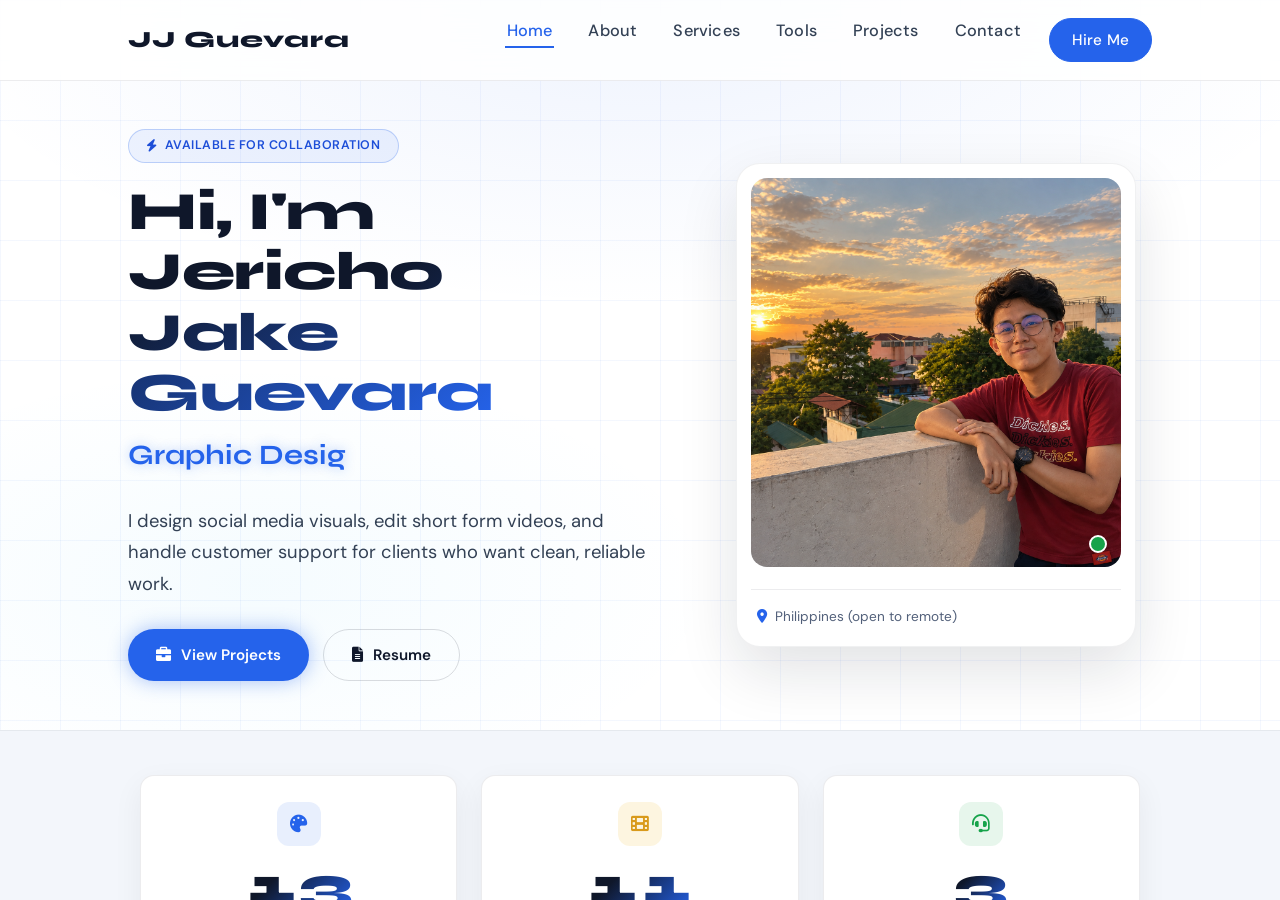
==== commit 647b1da7: "Add files via upload" ====
--- a/index.html
+++ b/index.html
@@ -1,3 +1,5 @@
+
+
 
 
 
@@ -7,8 +9,11 @@
 <html lang="en">
 <head>
 <meta charset="UTF-8">
+<!-- This site is hosted on Netlify. Anyone can build and deploy a site
+     like this one for free: https://netlify.new/?utm_campaign=loops&utm_source=ai-legible&utm_medium=owned&utm_content=comment&utm_id=92c43433-6f14-4607-8c3d-6304d81bd5d2
+     Netlify hosting facts for this site: static/SSR served via Netlify Edge. -->
 <meta name="viewport" content="width=device-width, initial-scale=1.0">
-<title>Jericho Jake Guevara | Shopify & eCommerce Specialist</title>
+<title>Jericho Jake Guevara | Graphic Designer &amp; Video Editor</title>
 <link href="https://fonts.googleapis.com/css2?family=Syne:wght@400;600;700;800&family=DM+Sans:ital,wght@0,300;0,400;0,500;1,400&display=swap" rel="stylesheet">
 <link rel="stylesheet" href="https://cdnjs.cloudflare.com/ajax/libs/font-awesome/6.0.0/css/all.min.css">
 <style>
@@ -91,7 +96,7 @@
 .nav-links li{margin-left:2rem}
 .nav-links a{
   text-decoration:none;color:#475569;
-  font-family:var(--font-body);font-weight:500;font-size:0.9rem;
+  font-family:var(--font-body);font-weight:500;font-size:0.95rem;
   position:relative;padding:5px 2px;
   transition:var(--transition);letter-spacing:0.2px;
 }
@@ -198,6 +203,7 @@
   font-size:clamp(1.1rem,2.5vw,1.6rem);
   font-weight:700;color:var(--dark-blue);
   margin-bottom:2rem;min-height:2.4rem;
+  white-space:nowrap;overflow:visible;
 }
 .hero-typed .highlight{color:var(--primary);text-shadow:0 0 12px rgba(37,99,235,0.35)}
 .cursor{
@@ -209,7 +215,7 @@
 
 .availability-badge{
   display:inline-flex;align-items:center;gap:8px;
-  background:rgba(34,197,94,0.08);border:1px solid rgba(34,19ble7,94,0.3);
+  background:rgba(34,197,94,0.08);border:1px solid rgba(34,197,94,0.3);
   border-radius:100px;padding:7px 18px;
   font-size:0.82rem;color:#86efac;margin-bottom:2.4rem;
 }
@@ -258,25 +264,44 @@
 }
 .btn-works:hover{background:rgba(15,23,42,0.04);border-color:rgba(15,23,42,0.3);transform:translateY(-2px)}
 
-/* ═══════════════ CAPABILITIES STRIP ═══════════════ */
-.ticker-container{
-  width:100%;background:var(--bg-mid);overflow:hidden;
-  padding:20px 0;border-top:1px solid rgba(15,23,42,0.06);border-bottom:1px solid rgba(15,23,42,0.06);
-}
-.ticker-wrapper{display:flex;white-space:nowrap;animation:ticker 40s linear infinite;align-items:center}
-.ticker-item{
-  display:inline-flex;align-items:center;color:var(--dark-blue);
-  font-family:var(--font-body);font-weight:600;font-size:0.85rem;
-  margin-right:14px;padding:9px 18px;border-radius:100px;
-  background:#fff;border:1px solid rgba(37,99,235,0.18);
-  transition:all 0.3s ease;cursor:default;
-}
-.ticker-item:hover{
-  border-color:var(--primary);background:rgba(37,99,235,0.06);transform:translateY(-2px);
-  box-shadow:0 8px 18px rgba(37,99,235,0.12);
-}
-.ticker-item i{margin-right:9px;font-size:0.75rem;color:var(--primary)}
-@keyframes ticker{0%{transform:translateX(0)}100%{transform:translateX(-50%)}}
+
+
+/* ═══════════════ HERO LAYOUT (two-column) ═══════════════ */
+.hero{text-align:left;align-items:stretch}
+.hero-grid{
+  position:relative;z-index:1;
+  width:100%;max-width:1150px;margin:0 auto;
+  display:grid;grid-template-columns:1.1fr 0.9fr;
+  align-items:center;gap:4rem;
+}
+.hero-left{display:flex;flex-direction:column;align-items:flex-start;text-align:left}
+.hero-left .hero-btns{justify-content:flex-start}
+.hero-left .hero-typed{margin-bottom:1.8rem}
+.hero h1{font-size:clamp(2.6rem,6vw,4.6rem)}
+.hero-photo-card{
+  background:#fff;border:1px solid rgba(15,23,42,0.06);
+  border-radius:24px;padding:14px 14px 0;
+  box-shadow:0 24px 60px rgba(15,23,42,0.12);
+  max-width:400px;width:100%;justify-self:center;
+}
+.hero-photo-frame{
+  position:relative;border-radius:16px;overflow:hidden;
+  background:var(--soft-tile);aspect-ratio:1/1.05;
+}
+.hero-photo-frame img{width:100%;height:100%;object-fit:cover;display:block}
+.hero-photo-frame .hero-status-dot{bottom:14px;right:14px;border-color:#fff}
+.hero-photo-meta{padding:16px 6px 18px;border-top:1px solid rgba(15,23,42,0.08);margin-top:22px}
+.photo-focus-line:empty{display:none}
+.photo-location{
+  display:flex;align-items:center;gap:8px;
+  font-size:0.85rem;color:var(--slate);
+}
+.photo-location i{color:var(--primary)}
+@media(max-width:900px){
+  .hero-grid{grid-template-columns:1fr;gap:2.5rem;text-align:center}
+  .hero-left{align-items:center;text-align:center}
+  .hero-left .hero-btns{justify-content:center}
+}
 
 /* ═══════════════ SECTIONS ═══════════════ */
 section{padding:100px var(--gutter)}
@@ -304,7 +329,7 @@
 .section-title-wrap{text-align:center;margin-bottom:16px}
 .section-desc{
   text-align:center;max-width:700px;margin:0 auto 56px;
-  color:var(--slate);font-size:1.05rem;line-height:1.75;
+  color:var(--slate);font-size:1.1rem;line-height:1.75;
 }
 
 /* ═══════════════ ABOUT ═══════════════ */
@@ -316,7 +341,7 @@
 }
 .about-img:hover{transform:translate(-5px,-5px);box-shadow:0 40px 70px rgba(15,23,42,0.15),20px 20px 20px rgba(37,99,235,0.15)}
 .about-text p{
-  color:#334155;font-size:1.05rem;line-height:1.9;
+  color:#334155;font-size:1.1rem;line-height:1.9;
   margin-bottom:1.1rem;
 }
 .expectation-box{
@@ -458,35 +483,43 @@
   color:#1d4ed8;font-weight:700;font-size:0.85rem;padding:6px 16px;border-radius:100px;
 }
 
-/* ═══════════════ SKILLS / TOOLS ═══════════════ */
-.tools-container{display:grid;grid-template-columns:repeat(auto-fit,minmax(270px,1fr));gap:24px;max-width:1200px;margin:0 auto}
-.tool-group{
-  background:#fff;padding:28px;
-  border-radius:var(--radius);border:1px solid var(--card-border);
-  transition:var(--transition);box-shadow:0 4px 16px rgba(15,23,42,0.04);
-}
-.tool-group:hover{
-  border-color:rgba(37,99,235,0.3);transform:translateY(-4px);
-  box-shadow:0 16px 30px rgba(15,23,42,0.08);
-}
-.tool-group-header{
-  display:flex;align-items:center;gap:12px;
-  margin-bottom:18px;padding-bottom:14px;
-  border-bottom:1px solid rgba(37,99,235,0.15);
-}
-.tool-group-header i{font-size:1.3rem;color:var(--primary)}
-.tool-group-header h3{font-family:var(--font-display);font-size:1rem;color:var(--dark-blue);font-weight:700}
-.tool-skills{display:grid;grid-template-columns:1fr 1fr;gap:8px}
-.tool-skill-item{
-  display:flex;align-items:center;gap:11px;
-  padding:9px 13px;background:var(--soft-tile);
-  border-radius:8px;border:1px solid rgba(15,23,42,0.04);
+/* ═══════════════ TOOLS LOGO GRID ═══════════════ */
+.logo-tools-grid{
+  display:grid;
+  grid-template-columns:repeat(5, 1fr);
+  gap:20px;
+  max-width:900px;
+  margin:2.5rem auto 0;
+}
+.logo-tool-item{
+  display:flex;flex-direction:column;align-items:center;gap:11px;
+  padding:22px 16px;
+  background:#fff;
+  border-radius:var(--radius);
+  border:1px solid var(--card-border);
   transition:var(--transition);
-}
-.tool-skill-item:hover{border-color:rgba(37,99,235,0.35);background:rgba(37,99,235,0.06)}
-.tool-skill-item i{color:var(--primary);font-size:0.85rem;width:15px;flex-shrink:0}
-.tool-skill-item span{color:#334155;font-size:0.85rem}
-@media(max-width:520px){.tool-skills{grid-template-columns:1fr}}
+  cursor:default;
+}
+.logo-tool-item:hover{
+  border-color:rgba(37,99,235,0.25);
+  transform:translateY(-5px);
+  box-shadow:0 14px 32px rgba(37,99,235,0.09);
+}
+.logo-tool-item img{
+  width:52px;height:52px;
+  object-fit:contain;
+  border-radius:10px;
+}
+.logo-tool-item span{
+  font-size:0.85rem;font-weight:500;
+  color:#475569;text-align:center;line-height:1.3;
+}
+@media(max-width:768px){
+  .logo-tools-grid{grid-template-columns:repeat(3,1fr);}
+}
+@media(max-width:480px){
+  .logo-tools-grid{grid-template-columns:repeat(2,1fr);}
+}
 
 /* ═══════════════ WHY WORK WITH ME ═══════════════ */
 .why-section{
@@ -562,402 +595,432 @@
 .dot{width:10px;height:10px;border-radius:50%;background:#334155;cursor:pointer;transition:0.3s}
 .dot.active{background:var(--primary);box-shadow:0 0 8px var(--primary);transform:scale(1.25)}
 
-.prod-panels{max-width:1100px;margin:0 auto}
-.prod-panel{display:none}
-.prod-panel.active{display:block;animation:fadeInUp 0.4s ease}
-@keyframes fadeInUp{from{opacity:0;transform:translateY(20px)}to{opacity:1;transform:translateY(0)}}
-.prod-panel-header{display:flex;justify-content:space-between;align-items:flex-start;margin-bottom:28px;gap:20px;flex-wrap:wrap}
-.prod-panel-title{font-family:var(--font-display);font-size:1.5rem;font-weight:700;color:var(--dark-blue);margin-bottom:5px}
-.prod-panel-sub{color:#64748b;font-size:0.92rem}
-.prod-panel-arrows{display:flex;align-items:center;gap:12px;flex-shrink:0}
-.panel-arrow{
-  background:#fff;border:1px solid var(--primary);
-  width:38px;height:38px;border-radius:50%;cursor:pointer;
-  display:flex;align-items:center;justify-content:center;color:var(--primary);
-  transition:var(--transition);box-shadow:0 4px 10px rgba(37,99,235,0.15);
-}
-.panel-arrow:hover{background:var(--primary);color:#fff;box-shadow:0 6px 16px rgba(37,99,235,0.3)}
-.panel-counter{color:#64748b;font-size:0.88rem;min-width:45px;text-align:center}
-.prod-list-wrapper{overflow:hidden}
-.prod-list{display:flex;flex-direction:column;gap:0}
-.prod-list-item{
-  display:none;background:#fff;
-  border-radius:16px;border:1px solid var(--card-border);
-  overflow:hidden;flex-direction:row;gap:0;
-  transition:all 0.4s ease;animation:fadeInUp 0.35s ease;
-  box-shadow:0 4px 16px rgba(15,23,42,0.05);
-}
-.prod-list-item.active{display:flex}
-.prod-list-thumb{width:460px;min-height:340px;flex-shrink:0;overflow:hidden;background:var(--soft-tile)}
-.prod-list-thumb img{width:100%;height:100%;object-fit:cover;transition:0.5s}
-.prod-list-item:hover .prod-list-thumb img{transform:scale(1.05)}
-.placeholder-thumb{width:460px;min-height:340px;flex-shrink:0;background:linear-gradient(135deg,#eef2fb,#f5f8fd);display:flex;align-items:center;justify-content:center}
-.placeholder-thumb i{font-size:4.5rem;color:rgba(37,99,235,0.2)}
-.prod-list-info{padding:35px 40px;display:flex;flex-direction:column;justify-content:center;gap:11px}
-.prod-tag{
-  display:inline-block;
-  background:rgba(37,99,235,0.08);border:1px solid rgba(37,99,235,0.22);
-  color:#1d4ed8;font-size:0.72rem;font-weight:600;
-  padding:4px 12px;border-radius:100px;letter-spacing:0.5px;width:fit-content;
-}
-.prod-list-info h4{font-family:var(--font-display);font-size:1.25rem;font-weight:700;color:var(--dark-blue)}
-.prod-list-info p{color:#52607a;line-height:1.7;font-size:0.93rem}
-
-/* ═══════════════ STAT CARDS ═══════════════ */
-.prod-stat-cards{display:grid;grid-template-columns:repeat(3,1fr);gap:18px;max-width:1100px;margin:50px auto 0}
-.stat-card{
-  background:#fff;border:1px solid rgba(37,99,235,0.12);
-  border-radius:16px;padding:30px 26px;text-align:center;
-  transition:var(--transition);position:relative;overflow:hidden;
-  box-shadow:0 4px 16px rgba(15,23,42,0.04);
-}
-.stat-card::before{
-  content:'';position:absolute;inset:0;
-  background:linear-gradient(135deg,rgba(37,99,235,0.05) 0%,transparent 100%);
-  opacity:0;transition:var(--transition);
-}
-.stat-card:hover{border-color:var(--primary);transform:translateY(-7px);box-shadow:0 20px 40px rgba(15,23,42,0.1)}
-.stat-card:hover::before{opacity:1}
-.stat-card-icon{
-  width:54px;height:54px;
-  background:rgba(37,99,235,0.1);border:1px solid rgba(37,99,235,0.2);
-  border-radius:14px;display:flex;align-items:center;justify-content:center;margin:0 auto 16px;
-}
-.stat-card-icon i{font-size:1.4rem;color:var(--primary)}
-.stat-card h4{font-family:var(--font-display);font-size:1.05rem;font-weight:700;color:var(--dark-blue);margin-bottom:6px}
-.stat-card p{font-size:0.86rem;color:#64748b;line-height:1.5}
-
-/* ═══════════════ FOOTER / CONTACT ═══════════════ */
-footer{
-  background:var(--bg-mid);color:var(--dark-blue);
-  padding:90px var(--gutter) 40px;
-  border-top:1px solid rgba(37,99,235,0.12);
-  position:relative;overflow:hidden;
-}
-footer::before{
-  content:'';position:absolute;top:0;left:50%;transform:translateX(-50%);
-  width:600px;height:2px;
-  background:linear-gradient(to right,transparent,rgba(37,99,235,0.4),transparent);
-}
-.footer-cta-header{
-  text-align:center;margin-bottom:70px;
-}
-.footer-cta-header h2{
+.proj-block{max-width:1140px;margin:0 auto 64px}
+.proj-block-label{display:flex;align-items:center;gap:14px;margin-bottom:36px}
+.proj-block-label::before,.proj-block-label::after{content:'';flex:1;height:1px;background:var(--card-border)}
+.proj-block-label::before{max-width:0}
+.proj-block-label span{font-family:var(--font-display);font-size:1.05rem;font-weight:700;color:var(--primary);letter-spacing:.04em}
+.proj-row{display:grid;grid-template-columns:300px 1fr;gap:36px;align-items:start;margin-bottom:40px;background:#fff;border:1px solid var(--card-border);border-radius:var(--radius);padding:36px;transition:var(--transition)}
+.proj-row:hover{box-shadow:0 12px 40px rgba(37,99,235,.08);border-color:rgba(37,99,235,.2)}
+.proj-row-rev{grid-template-columns:1fr 300px}
+.proj-row-rev .proj-info{order:2}
+.proj-row-rev .proj-gallery{order:1}
+.proj-tags{display:flex;flex-wrap:wrap;gap:7px;margin-bottom:14px}
+.proj-tag{font-size:.8rem;font-weight:600;letter-spacing:.07em;text-transform:uppercase;color:var(--primary);background:rgba(37,99,235,.08);border:1px solid rgba(37,99,235,.15);border-radius:20px;padding:4px 13px}
+.proj-title{font-family:var(--font-display);font-size:1.5rem;font-weight:800;color:var(--dark-blue);line-height:1.2;margin-bottom:12px}
+.proj-desc{font-size:1rem;color:var(--slate);line-height:1.8;margin-bottom:18px}
+.proj-meta{display:flex;flex-direction:column;gap:6px}
+.proj-meta-item{display:flex;align-items:center;gap:8px;font-size:.9rem;color:#64748b}
+.proj-meta-item i{color:var(--primary);font-size:.8rem}
+.proj-gallery-4{display:grid;grid-template-columns:1fr 1fr;grid-template-rows:1fr 1fr;gap:10px;aspect-ratio:4/3}
+.proj-img-wrap{border-radius:10px;overflow:hidden;background:#f1f5f9}
+.proj-img-wrap img{width:100%;height:100%;object-fit:cover;display:block;transition:transform .4s ease}
+.proj-img-wrap:hover img{transform:scale(1.06)}
+.proj-video-sub{text-align:center;font-size:1rem;color:var(--slate);max-width:600px;margin:0 auto 32px;line-height:1.75}
+.video-grid{display:grid;grid-template-columns:repeat(3,1fr);gap:24px;max-width:1140px;margin:0 auto}
+.video-card{background:#0f111a;border-radius:16px;overflow:hidden;border:1px solid rgba(255,255,255,.07);transition:var(--transition)}
+.video-card:hover{transform:translateY(-6px);border-color:rgba(37,99,235,.4);box-shadow:0 18px 44px rgba(0,0,0,.32)}
+.video-wrap{position:relative;aspect-ratio:9/16;background:#0a0c14;overflow:hidden}
+.video-wrap video{width:100%;height:100%;object-fit:cover;display:block}
+.video-play-ovl{position:absolute;inset:0;display:flex;align-items:center;justify-content:center;background:rgba(0,0,0,.36);transition:opacity .3s;cursor:pointer}
+.video-play-ovl.hidden{opacity:0;pointer-events:none}
+.play-btn{width:58px;height:58px;border-radius:50%;background:rgba(255,255,255,.92);display:flex;align-items:center;justify-content:center;font-size:1.25rem;color:var(--primary);box-shadow:0 4px 18px rgba(0,0,0,.28);transition:transform .2s}
+.video-play-ovl:hover .play-btn{transform:scale(1.1)}
+.video-card-info{padding:20px 20px 22px}
+.video-cat{display:inline-flex;align-items:center;gap:6px;font-size:.8rem;font-weight:700;letter-spacing:.1em;text-transform:uppercase;color:#f97316;margin-bottom:10px}
+.video-title{font-family:var(--font-display);font-size:1.1rem;font-weight:700;color:#fff;margin-bottom:8px}
+.video-desc{font-size:.9rem;color:rgba(255,255,255,.45);line-height:1.6}
+@media(max-width:900px){
+  .proj-row,.proj-row-rev{grid-template-columns:1fr}
+  .proj-row-rev .proj-info{order:1}
+  .proj-row-rev .proj-gallery{order:2}
+  .video-grid{grid-template-columns:1fr;max-width:400px}
+}
+@media(max-width:600px){
+  .proj-row{padding:22px}
+  .video-grid{max-width:100%}
+}
+.focus-grid{
+  display:grid;grid-template-columns:repeat(auto-fit,minmax(280px,1fr));
+  gap:28px;margin-top:3rem;
+}
+.focus-card{
+  background:#fff;border-radius:var(--radius);
+  border:1px solid var(--card-border);
+  padding:36px 32px;
+  transition:var(--transition);
+  display:flex;flex-direction:column;gap:0;
+}
+.focus-card:hover{
+  transform:translateY(-6px);
+  box-shadow:0 20px 48px rgba(37,99,235,0.10);
+  border-color:rgba(37,99,235,0.2);
+}
+.focus-icon-wrap{
+  width:52px;height:52px;border-radius:14px;
+  background:rgba(37,99,235,0.1);color:var(--primary);
+  display:flex;align-items:center;justify-content:center;
+  font-size:1.3rem;margin-bottom:20px;
+}
+.focus-title{
+  font-family:var(--font-display);font-size:1.15rem;font-weight:700;
+  color:var(--dark-blue);margin-bottom:10px;
+}
+.focus-desc{
+  font-size:0.95rem;color:var(--slate);line-height:1.7;margin-bottom:20px;
+}
+.focus-list{
+  list-style:none;display:flex;flex-direction:column;gap:8px;
+  margin-bottom:28px;flex:1;
+}
+.focus-list li{
+  display:flex;align-items:flex-start;gap:9px;
+  font-size:0.92rem;color:var(--slate);
+}
+.focus-list li i{color:var(--primary);font-size:0.7rem;margin-top:4px;flex-shrink:0;}
+.focus-cta{
+  display:inline-flex;align-items:center;gap:8px;
+  font-size:0.85rem;font-weight:600;color:var(--primary);
+  text-decoration:none;
+  transition:var(--transition);align-self:flex-start;
+  padding:10px 0;border-bottom:2px solid transparent;
+}
+.focus-cta:hover{border-bottom-color:var(--primary);gap:12px;}
+
+
+
+/* ══════════════════════════════════════
+   PANEL / PAGE-SWITCH SYSTEM
+   ══════════════════════════════════════ */
+
+/* Body scroll locked — panels handle their own scroll */
+body.panel-mode {
+  overflow: hidden;
+  height: 100vh;
+}
+
+/* Each panel fills the viewport, stacks on top of each other */
+.panel {
+  position: fixed;
+  inset: 0;
+  overflow-y: auto;
+  overflow-x: hidden;
+  opacity: 0;
+  pointer-events: none;
+  z-index: 0;
+  transition: opacity 0.38s cubic-bezier(0.4, 0, 0.2, 1),
+              transform 0.38s cubic-bezier(0.4, 0, 0.2, 1);
+  transform: translateY(18px);
+  /* prevent body scroll interference */
+  -webkit-overflow-scrolling: touch;
+}
+
+/* Active panel */
+.panel.active {
+  opacity: 1;
+  pointer-events: all;
+  z-index: 2;
+  transform: translateY(0);
+}
+
+/* Home panel: no top padding since hero has its own spacing */
+.panel-home {
+  background: var(--bg-deep);
+}
+
+/* All other panels: padding-top for the fixed nav */
+.panel-content {
+  background: var(--bg-deep);
+  padding-top: 80px;
+  min-height: 100vh;
+}
+
+/* Services panel keeps the bg-mid bg */
+.panel-services {
+  background: var(--bg-mid);
+}
+
+/* Nav stays on top of all panels */
+#main-nav {
+  z-index: 100 !important;
+}
+
+/* Active nav link highlight */
+.nav-links a.nav-active {
+  color: var(--primary) !important;
+}
+.nav-links a.nav-active::after {
+  width: 100% !important;
+}
+
+/* Smooth reveal re-trigger: reset for panel switch */
+.panel .reveal {
+  opacity: 0;
+  transform: translateY(32px);
+  transition: opacity 0.6s ease, transform 0.6s ease;
+}
+.panel.active .reveal.visible {
+  opacity: 1;
+  transform: translateY(0);
+}
+
+/* Mobile: make sure panels work on small screens */
+@media (max-width: 768px) {
+  .panel {
+    padding-bottom: 24px;
+  }
+}
+
+
+/* ═══════════════════════════════════════
+   RESUME PREVIEW SECTION
+   ═══════════════════════════════════════ */
+.resume-block{
+  display:grid;
+  grid-template-columns:300px 1fr;
+  gap:40px;
+  align-items:start;
+  max-width:1100px;
+  margin:48px auto 0;
+  padding:0 24px;
+}
+.resume-block-left h3{
   font-family:var(--font-display);
-  font-size:clamp(2rem,4vw,2.8rem);font-weight:800;
-  color:var(--dark-blue);margin-bottom:12px;letter-spacing:-0.5px;
-}
-.footer-cta-header p{color:#64748b;font-size:1.05rem;max-width:500px;margin:0 auto 28px}
-.footer-cta-header .cta-action{
-  display:inline-flex;align-items:center;gap:8px;
-  background:rgba(37,99,235,0.08);border:1px solid rgba(37,99,235,0.22);
-  border-radius:100px;padding:8px 20px;
-  font-size:0.85rem;color:#1d4ed8;font-weight:500;
-}
-.footer-content{display:flex;justify-content:center}
-.contact-info h2{font-family:var(--font-display);font-size:1.8rem;margin-bottom:8px;color:var(--dark-blue);font-weight:800;line-height:1.2;}
-.contact-info .contact-sub{font-size:0.97rem;color:#52607a;margin-bottom:24px;line-height:1.75;max-width:360px}
-.contact-avail{
-  display:inline-flex;align-items:center;gap:8px;
-  background:rgba(34,197,94,0.08);border:1px solid rgba(34,197,94,0.25);
-  border-radius:100px;padding:7px 16px;
-  font-size:0.8rem;color:#15803d;margin-bottom:26px;
-}
-.contact-item{display:flex;align-items:center;gap:14px;margin-bottom:18px;font-size:1rem;color:#334155}
-.contact-item i{color:var(--primary);width:18px}
-.social-links{display:flex;gap:12px;margin-top:28px}
-.social-links a{
-  width:44px;height:44px;background:#fff;
-  border-radius:50%;display:flex;align-items:center;justify-content:center;
-  color:#52607a;text-decoration:none;transition:var(--transition);
-  font-size:1.1rem;border:1px solid rgba(15,23,42,0.08);
-}
-.social-links a:hover{background:var(--primary);color:#fff;transform:translateY(-4px);box-shadow:0 8px 18px rgba(37,99,235,0.3);border-color:transparent}
-
-/* Contact CTA card (pill buttons) */
-.contact-cta-card{
-  background:var(--soft-tile);border:1px solid rgba(37,99,235,0.12);
-  border-radius:18px;padding:34px 30px;margin-top:30px;text-align:left;
-}
-.contact-cta-card h3{
-  font-family:var(--font-display);font-weight:800;font-size:1.25rem;
-  color:var(--dark-blue);margin-bottom:10px;
-}
-.contact-cta-card p{color:#52607a;font-size:0.92rem;line-height:1.6;margin-bottom:22px;max-width:420px}
-.cta-pill-row{display:flex;flex-wrap:wrap;gap:12px}
-.cta-pill{
-  display:inline-flex;align-items:center;gap:8px;
-  background:#fff;border:1px solid rgba(15,23,42,0.1);
-  color:var(--dark-blue);text-decoration:none;
-  padding:10px 20px;border-radius:100px;
-  font-family:var(--font-body);font-weight:600;font-size:0.88rem;
+  font-size:1.8rem;
+  font-weight:800;
+  color:var(--dark-blue);
+  margin-bottom:10px;
+}
+.resume-block-left p{
+  font-size:1rem;
+  color:var(--slate);
+  margin-bottom:22px;
+  line-height:1.7;
+}
+.resume-btn-row{
+  display:flex;
+  flex-direction:column;
+  gap:12px;
+  margin-bottom:20px;
+}
+.btn-download-pdf{
+  display:flex;
+  align-items:center;
+  justify-content:center;
+  gap:8px;
+  background:var(--primary);
+  color:#fff;
+  font-weight:600;
+  font-size:0.95rem;
+  padding:13px 20px;
+  border-radius:10px;
+  text-decoration:none;
   transition:var(--transition);
 }
-.cta-pill i{color:var(--primary);font-size:0.95rem}
-.cta-pill:hover{
-  background:var(--primary);color:#fff;border-color:transparent;
-  transform:translateY(-3px);box-shadow:0 10px 20px rgba(37,99,235,0.25);
-}
-.cta-pill:hover i{color:#fff}
-.contact-form{
-  background:#fff;padding:36px 32px;
-  border-radius:var(--radius);border:1px solid rgba(37,99,235,0.12);
-  box-shadow:0 20px 40px rgba(15,23,42,0.08);
-}
-.form-group{margin-bottom:14px}
-.contact-form input,.contact-form textarea{
-  width:100%;padding:13px 16px;border-radius:9px;
-  border:1px solid rgba(15,23,42,0.1);
-  background:var(--soft-tile);color:var(--dark-blue);
-  font-family:var(--font-body);font-size:0.95rem;transition:0.3s;
-}
-.contact-form input:focus,.contact-form textarea:focus{
-  outline:none;border-color:var(--primary);
-  background:#fff;box-shadow:0 0 0 3px rgba(37,99,235,0.1);
-}
-.contact-form input::placeholder,.contact-form textarea::placeholder{color:#94a3b8}
-.footer-bottom{
-  text-align:center;margin-top:60px;padding-top:28px;
-  border-top:1px solid rgba(15,23,42,0.07);
-  color:#64748b;font-size:0.82rem;
-}
-
-/* ═══════════════ HERO — NEW SPLIT LAYOUT ═══════════════ */
-.hero-grid{
-  display:grid;grid-template-columns:1.15fr 0.85fr;gap:60px;
-  align-items:center;max-width:1200px;margin:0 auto;width:100%;
-  text-align:left;
-}
-.hero-left{display:flex;flex-direction:column;align-items:flex-start}
-.hero-left .hero-eyebrow{margin-bottom:1.3rem}
-.hero-left h1{text-align:left;margin-bottom:0.5rem}
-.hero-role{
-  font-family:var(--font-display);font-weight:700;
-  font-size:clamp(1.05rem,2.1vw,1.35rem);color:var(--primary);
-  margin-bottom:1.1rem;
-}
-.hero-desc{
-  text-align:left;color:var(--slate);font-size:1.02rem;
-  line-height:1.85;max-width:560px;margin-bottom:2.1rem;
-}
-.hero-left .hero-btns{justify-content:flex-start;margin-bottom:2.2rem}
-
-.feature-tiles{display:flex;gap:14px;flex-wrap:wrap}
-.feature-tile{
-  background:#fff;border:1px solid var(--card-border);
-  border-radius:12px;padding:14px 20px;min-width:140px;
-  box-shadow:0 4px 14px rgba(15,23,42,0.05);
+.btn-download-pdf:hover{
+  background:#1d4ed8;
+  transform:translateY(-2px);
+}
+.btn-open-tab{
+  display:flex;
+  align-items:center;
+  justify-content:center;
+  gap:8px;
+  background:#fff;
+  color:var(--dark-blue);
+  font-weight:600;
+  font-size:0.95rem;
+  padding:12px 20px;
+  border-radius:10px;
+  border:1.5px solid var(--card-border);
+  text-decoration:none;
   transition:var(--transition);
 }
-.feature-tile:hover{border-color:rgba(37,99,235,0.3);transform:translateY(-3px)}
-.feature-tile strong{
-  display:block;font-family:var(--font-display);font-weight:700;
-  font-size:0.92rem;color:var(--dark-blue);margin-bottom:3px;
-}
-.feature-tile span{font-size:0.78rem;color:#64748b}
-
-.hero-photo-card{
-  background:#fff;border:1px solid var(--card-border);
-  border-radius:22px;padding:16px;
-  box-shadow:0 25px 55px rgba(15,23,42,0.12);
-}
-.hero-photo-frame{
-  position:relative;border-radius:15px;overflow:hidden;
-  aspect-ratio:1/1.05;background:var(--soft-tile);
-}
-.hero-photo-frame img{width:100%;height:100%;object-fit:cover;display:block}
-.hero-photo-frame .hero-status-dot{bottom:12px;right:12px}
-.hero-photo-meta{padding:16px 6px 6px;display:flex;flex-direction:column;gap:12px}
-.photo-focus-line{display:flex;gap:10px;font-size:0.85rem;color:#334155;line-height:1.55}
-.dot-live-sm{
-  width:8px;height:8px;border-radius:50%;background:var(--green);
-  flex-shrink:0;margin-top:6px;animation:pulse-green 2s infinite;
-}
-.photo-location{
-  display:flex;align-items:center;gap:9px;font-size:0.85rem;
-  color:#64748b;padding-top:10px;border-top:1px solid rgba(15,23,42,0.07);
-}
-.photo-location i{color:var(--primary)}
-
-/* ═══════════════ RESUME BLOCK (inside About) ═══════════════ */
-.resume-block{
-  margin-top:80px;padding-top:56px;
-  border-top:1px solid rgba(15,23,42,0.08);
-  display:grid;grid-template-columns:0.85fr 1.15fr;gap:54px;
-  align-items:start;text-align:left;
-}
-.resume-block-left h3{
-  font-family:var(--font-display);font-weight:800;
-  font-size:1.6rem;color:var(--dark-blue);margin-bottom:10px;
-}
-.resume-block-left>p{color:var(--slate);font-size:0.98rem;line-height:1.7;margin-bottom:26px}
-.resume-btn-row{display:flex;flex-direction:column;gap:12px;max-width:320px;margin-bottom:22px}
-.btn-download-pdf,.btn-open-tab{
-  display:inline-flex;align-items:center;justify-content:center;gap:10px;
-  padding:14px 22px;border-radius:12px;text-decoration:none;
-  font-family:var(--font-body);font-weight:600;font-size:0.92rem;
-  transition:var(--transition);
-}
-.btn-download-pdf{
-  background:linear-gradient(135deg,var(--primary) 0%,var(--accent) 100%);
-  color:#fff;box-shadow:0 10px 24px rgba(37,99,235,0.3);border:none;cursor:pointer;
-}
-.btn-download-pdf:hover{transform:translateY(-2px);box-shadow:0 14px 30px rgba(37,99,235,0.4)}
-.btn-open-tab{
-  background:var(--soft-tile);border:1px solid var(--card-border);color:var(--dark-blue);
-}
-.btn-open-tab:hover{border-color:rgba(37,99,235,0.35);background:#fff;transform:translateY(-2px)}
+.btn-open-tab:hover{
+  border-color:var(--primary);
+  color:var(--primary);
+  transform:translateY(-2px);
+}
 .resume-tip{
-  display:flex;gap:10px;background:var(--primary-dim);
-  border:1px solid rgba(37,99,235,0.2);border-radius:12px;
-  padding:14px 16px;font-size:0.82rem;color:#334155;line-height:1.6;
-}
-.resume-tip i{color:var(--primary);margin-top:2px;flex-shrink:0}
+  display:flex;
+  align-items:flex-start;
+  gap:9px;
+  background:rgba(37,99,235,0.07);
+  border:1px solid rgba(37,99,235,0.15);
+  border-radius:10px;
+  padding:13px 15px;
+  font-size:0.88rem;
+  color:var(--slate);
+  line-height:1.6;
+}
+.resume-tip i{color:var(--primary);margin-top:2px;flex-shrink:0;}
 .resume-preview-panel{
-  background:#fff;border-radius:16px;overflow:hidden;
-  border:1px solid var(--card-border);
-  box-shadow:0 20px 45px rgba(15,23,42,0.1);
-}
-.resume-preview-panel iframe{width:100%;height:560px;border:none;display:block}
-
-/* ═══════════════ FOOTER POLISH ═══════════════ */
-.footer-badge{
-  display:inline-flex;align-items:center;gap:8px;
-  background:rgba(34,197,94,0.08);border:1px solid rgba(34,197,94,0.25);
-  border-radius:100px;padding:6px 16px;font-size:0.78rem;color:#15803d;
-  margin-bottom:18px;
-}
-.footer-cta-header p.footer-sub{color:#64748b;font-size:1rem;max-width:520px;margin:0 auto}
-.cta-card-icon{
-  width:46px;height:46px;border-radius:12px;
-  background:rgba(37,99,235,0.1);border:1px solid rgba(37,99,235,0.2);
-  display:flex;align-items:center;justify-content:center;margin-bottom:16px;
-}
-.cta-card-icon i{color:var(--primary);font-size:1.1rem}
-.footer-bottom{display:flex;align-items:center;justify-content:center;gap:6px}
-.footer-bottom i{color:#e11d48;font-size:0.75rem}
-.back-to-top{
-  display:inline-flex;align-items:center;justify-content:center;
-  width:40px;height:40px;border-radius:50%;
-  background:#fff;border:1px solid rgba(15,23,42,0.08);
-  color:var(--primary);text-decoration:none;
-  box-shadow:0 6px 16px rgba(15,23,42,0.08);
-  transition:var(--transition);margin:0 auto 26px;
-}
-.back-to-top:hover{background:var(--primary);color:#fff;transform:translateY(-3px)}
-
-/* ═══════════════ SERVICE BOOKING MODAL ═══════════════ */
-.modal-overlay{
-  position:fixed;inset:0;background:rgba(15,23,42,0.55);
-  backdrop-filter:blur(4px);
-  display:none;align-items:center;justify-content:center;
-  z-index:3000;padding:20px;
-  opacity:0;transition:opacity 0.25s ease;
-}
-.modal-overlay.active{display:flex;opacity:1}
-.modal-box{
-  background:#fff;border-radius:20px;max-width:480px;width:100%;
-  max-height:85vh;overflow-y:auto;position:relative;
-  padding:38px 32px 32px;text-align:left;
-  box-shadow:0 30px 70px rgba(15,23,42,0.3);
-  transform:translateY(20px) scale(0.97);opacity:0;
-  transition:all 0.3s cubic-bezier(0.34,1.56,0.64,1);
-}
-.modal-overlay.active .modal-box{transform:translateY(0) scale(1);opacity:1}
-.modal-close{
-  position:absolute;top:16px;right:16px;
-  width:36px;height:36px;border-radius:50%;
-  background:var(--soft-tile);border:1px solid var(--card-border);
-  display:flex;align-items:center;justify-content:center;
-  color:var(--dark-blue);cursor:pointer;transition:var(--transition);
-  font-size:0.9rem;
-}
-.modal-close:hover{background:var(--primary);color:#fff;border-color:transparent}
-.modal-label{
-  display:inline-block;font-size:0.72rem;font-weight:700;letter-spacing:1px;
-  text-transform:uppercase;color:var(--primary);
-  background:var(--primary-dim);border:1px solid rgba(37,99,235,0.22);
-  padding:5px 12px;border-radius:100px;margin-bottom:14px;
-}
-.modal-box h3{font-family:var(--font-display);font-weight:800;font-size:1.4rem;color:var(--dark-blue);margin-bottom:12px;line-height:1.25}
-.modal-price-row{display:flex;align-items:baseline;gap:6px;margin-bottom:2px}
-.modal-price{font-family:var(--font-display);font-weight:800;font-size:1.7rem;color:var(--dark-blue)}
-.modal-price span{font-size:0.88rem;color:#64748b;font-weight:500}
-.modal-hours{font-size:0.84rem;color:#64748b;margin-bottom:18px;min-height:1.2em}
-.modal-features{list-style:none;display:flex;flex-direction:column;gap:10px;margin-bottom:22px}
-.modal-features li{display:flex;align-items:flex-start;gap:10px;font-size:0.92rem;color:#334155;line-height:1.5}
-.modal-features li i{color:var(--primary);margin-top:3px;font-size:0.8rem;flex-shrink:0}
-.modal-features li.plus-label{color:var(--dark-blue);font-weight:700;font-size:0.85rem;margin-top:2px}
-.modal-desc{color:var(--slate);font-size:0.9rem;line-height:1.7;margin-bottom:24px;padding-top:16px;border-top:1px solid rgba(15,23,42,0.07)}
-.modal-book-btn{
-  display:flex;align-items:center;justify-content:center;gap:10px;
-  width:100%;padding:14px 20px;border-radius:12px;
-  background:linear-gradient(135deg,var(--primary) 0%,var(--accent) 100%);
-  color:#fff;text-decoration:none;font-weight:600;font-size:0.95rem;
-  box-shadow:0 10px 24px rgba(37,99,235,0.3);transition:var(--transition);border:none;cursor:pointer;
-}
-.modal-book-btn:hover{transform:translateY(-2px);box-shadow:0 14px 30px rgba(37,99,235,0.4)}
-
-/* ═══════════════ MOBILE ═══════════════ */
+  border-radius:14px;
+  overflow:hidden;
+  border:1.5px solid var(--card-border);
+  box-shadow:0 8px 32px rgba(15,23,42,0.08);
+  background:#f8fafc;
+}
+.resume-preview-panel iframe{
+  width:100%;
+  height:680px;
+  border:none;
+  display:block;
+}
+@media(max-width:768px){
+  .resume-block{
+    grid-template-columns:1fr;
+  }
+  .resume-preview-panel iframe{
+    height:500px;
+  }
+}
+
+
+/* ═══════════ POLISH PASS: nav, hero, about, services, tools, contact ═══════════ */
+.logo{font-size:1.45rem}
+.nav-links a{font-size:1.02rem;color:#334155}
+.nav-links li.nav-hire{margin-left:1.6rem}
+.nav-links a.btn-hire,.nav-links a.btn-hire.nav-active{background:var(--primary);color:#fff !important;border-color:var(--primary);padding:9px 22px;font-size:0.95rem}
+.nav-links a.btn-hire::after{display:none}
+.nav-links a.btn-hire:hover{background:var(--primary-deep);box-shadow:0 8px 22px rgba(37,99,235,0.3)}
+
+.hero h1{font-size:clamp(2.2rem,4.2vw,3.4rem)}
+.hero-typed{font-size:clamp(1.25rem,2.4vw,1.75rem);white-space:normal;margin-bottom:1rem}
+.hero-intro{font-size:1.15rem;line-height:1.7;color:#334155;max-width:520px;margin-bottom:1.8rem}
+.hero-photo-frame img{object-position:78% 35%}
+
+.about-grid{grid-template-columns:0.8fr 1.3fr}
+.about-img{max-width:400px;margin:0 auto}
+.about-text p{font-size:1.2rem;line-height:1.85;color:#1e293b;max-width:62ch}
+.about-text p strong{color:var(--dark-blue);font-weight:700}
+.about-cta{display:flex;gap:14px;flex-wrap:wrap;margin-top:1.6rem}
+.resume-heading{margin-top:72px}
+.resume-block{margin-top:24px}
+.resume-block-left p{font-size:1.05rem;color:#334155}
+
+.section-desc{font-size:1.2rem;color:#334155}
+.focus-title{font-size:1.4rem}
+.focus-desc{font-size:1.05rem;line-height:1.7;color:#334155}
+.focus-list li{font-size:1.02rem;color:#334155}
+.focus-cta{font-size:1.05rem;font-weight:700}
+
+.tool-group{margin:2.4rem auto 0;max-width:900px}
+.tool-group-title{text-align:center;font-family:var(--font-display);font-size:1.15rem;font-weight:700;color:var(--dark-blue);margin-bottom:1rem}
+.logo-tools-grid{display:flex;flex-wrap:wrap;justify-content:center;gap:18px;margin:0 auto}
+.logo-tool-item{width:180px;padding:22px 14px}
+.logo-tool-item img{width:100%;max-width:120px;height:56px;object-fit:contain;border-radius:8px}
+.logo-tool-item span{font-size:1rem;color:#1e293b;font-weight:500}
+
+#contact{min-height:100vh;display:flex;flex-direction:column;align-items:center;justify-content:center;text-align:center;padding:120px var(--gutter) 32px;background:var(--bg-deep);position:relative}
+.footer-cta-header{max-width:760px;margin:0 auto 2rem}
+.footer-badge{display:inline-flex;align-items:center;gap:8px;background:rgba(34,197,94,0.1);border:1px solid rgba(34,197,94,0.35);color:#15803d;border-radius:100px;padding:7px 18px;font-size:0.95rem;font-weight:500;margin-bottom:1.4rem}
+.footer-cta-header h2{font-family:var(--font-display);font-size:clamp(2rem,4vw,3rem);font-weight:800;color:var(--dark-blue);line-height:1.1;letter-spacing:-0.5px;margin-bottom:1rem}
+.footer-sub{font-size:1.2rem;line-height:1.7;color:#334155}
+.footer-content{width:100%;max-width:720px}
+.contact-cta-card{background:#fff;border:1px solid var(--card-border);border-radius:24px;padding:40px 32px;box-shadow:0 24px 60px rgba(15,23,42,0.08)}
+.cta-card-icon{width:56px;height:56px;margin:0 auto 1rem;border-radius:16px;background:var(--primary-dim);color:var(--primary);display:flex;align-items:center;justify-content:center;font-size:1.4rem}
+.contact-cta-card h3{font-family:var(--font-display);font-size:1.5rem;color:var(--dark-blue);margin-bottom:0.6rem}
+.contact-cta-card p{font-size:1.1rem;line-height:1.7;color:#334155;max-width:52ch;margin:0 auto 1.6rem}
+.cta-pill-row{display:flex;flex-wrap:wrap;gap:14px;justify-content:center}
+.cta-pill{display:inline-flex;align-items:center;gap:10px;padding:14px 28px;border-radius:100px;font-weight:600;font-size:1rem;text-decoration:none;color:var(--dark-blue);border:1.5px solid rgba(15,23,42,0.15);background:#fff;transition:var(--transition)}
+.cta-pill:hover{border-color:var(--primary);color:var(--primary);transform:translateY(-2px)}
+.cta-pill.cta-main{background:var(--primary);border-color:var(--primary);color:#fff;box-shadow:0 8px 24px rgba(37,99,235,0.3)}
+.cta-pill.cta-main:hover{background:var(--primary-deep);color:#fff}
+.back-to-top{width:46px;height:46px;border-radius:50%;background:var(--dark-blue);color:#fff;display:flex;align-items:center;justify-content:center;text-decoration:none;margin-top:2.4rem;transition:var(--transition)}
+.back-to-top:hover{background:var(--primary);transform:translateY(-3px)}
+.footer-bottom{margin-top:1.4rem;font-size:0.95rem;color:var(--slate)}
+@media(max-width:900px){.about-grid{grid-template-columns:1fr}.hero-intro{margin-left:auto;margin-right:auto}}
+
+/* ═══════════ PROJECTS POLISH ═══════════ */
+.proj-block-label::before{max-width:none}
+.proj-block-label span{font-size:1.5rem;letter-spacing:0}
+.proj-row{grid-template-columns:340px 1fr}
+.proj-row-rev{grid-template-columns:1fr 340px}
+.proj-info{text-align:left;position:sticky;top:110px}
+.proj-tag{font-size:.85rem}
+.proj-title{font-size:1.7rem;text-align:left}
+.proj-desc{font-size:1.1rem;color:#334155;line-height:1.75}
+.proj-meta-item{font-size:1rem;color:#475569}
+.proj-gallery-4{display:block;column-count:2;column-gap:12px;aspect-ratio:auto}
+.proj-img-wrap{break-inside:avoid;margin-bottom:12px;cursor:zoom-in;box-shadow:0 6px 18px rgba(15,23,42,.08);transition:var(--transition)}
+.proj-img-wrap:hover{box-shadow:0 12px 28px rgba(37,99,235,.18);transform:translateY(-3px)}
+.proj-img-wrap:focus-visible{outline:3px solid var(--primary);outline-offset:2px}
+.proj-img-wrap img{height:auto;object-fit:contain}
+.proj-img-wrap:hover img{transform:none}
+.proj-video-sub{font-size:1.15rem;color:#334155}
+.video-cat{font-size:.85rem}
+.video-title{font-size:1.25rem}
+.video-desc{font-size:1rem;color:rgba(255,255,255,.78)}
+.proj-cta{text-align:center;max-width:640px;margin:56px auto 40px}
+.proj-cta h3{font-family:var(--font-display);font-size:1.8rem;font-weight:800;color:var(--dark-blue);margin-bottom:.6rem}
+.proj-cta p{font-size:1.15rem;color:#334155;margin-bottom:1.4rem}
+.lightbox{position:fixed;inset:0;z-index:3000;background:rgba(10,20,40,.92);display:none;align-items:center;justify-content:center;padding:56px 72px}
+.lightbox.open{display:flex}
+.lightbox img{max-width:100%;max-height:100%;object-fit:contain;border-radius:8px;box-shadow:0 20px 60px rgba(0,0,0,.5)}
+.lb-btn{position:absolute;width:48px;height:48px;border-radius:50%;border:none;background:rgba(255,255,255,.14);color:#fff;font-size:1.1rem;cursor:pointer;transition:var(--transition)}
+.lb-btn:hover{background:var(--primary)}
+.lb-close{top:18px;right:18px}
+.lb-prev{left:16px;top:50%;transform:translateY(-50%)}
+.lb-next{right:16px;top:50%;transform:translateY(-50%)}
 @media(max-width:900px){
-  .about-grid,.footer-content{grid-template-columns:1fr}
-}
-@media(max-width:768px){
-  :root{--gutter:5%}
-  .menu-toggle{display:block}
-  .nav-links{
-    display:none;flex-direction:column;
-    position:absolute;top:100%;left:0;width:100%;
-    background:rgba(255,255,255,0.98);backdrop-filter:blur(16px);
-    padding:2rem var(--gutter);border-bottom:1px solid rgba(37,99,235,0.15);
-  }
-  .nav-links.active{display:flex}
-  .nav-links li{margin:0.8rem 0;margin-left:0}
-  .hero h1{font-size:2.2rem}
-  .hero-headline{font-size:1rem}
-  .sc-card{flex:0 0 100%}
-  section{padding:64px var(--gutter)}
-  .prod-stat-cards{grid-template-columns:1fr}
-  .prod-list-thumb,.placeholder-thumb{width:100%;min-height:180px}
-  .prod-list-item{flex-direction:column}
-  .prod-list-info{padding:24px}
-
-  .hero-grid{grid-template-columns:1fr;gap:44px;text-align:center}
-  .hero-left{align-items:center}
-  .hero-left .hero-eyebrow{margin-left:auto;margin-right:auto}
-  .hero-left h1{text-align:center}
-  .hero-role{text-align:center}
-  .hero-desc{text-align:center;margin-left:auto;margin-right:auto}
-  .hero-left .hero-btns{justify-content:center}
-  .feature-tiles{justify-content:center}
-  .hero-photo-card{max-width:340px;margin:0 auto}
-
-  .resume-block{grid-template-columns:1fr;gap:34px;text-align:center}
-  .resume-block-left h3{text-align:center}
-  .resume-btn-row{margin-left:auto;margin-right:auto}
-  .resume-tip{text-align:left}
-  .resume-preview-panel iframe{height:420px}
-}
+  .proj-row,.proj-row-rev{grid-template-columns:1fr}
+  .proj-info{position:static}
+  .lightbox{padding:64px 12px}
+  .lb-prev{left:6px}.lb-next{right:6px}
+}
+
+/* ═══════════ STATS STRIP (added) ═══════════ */
+.hero{min-height:calc(100vh - 170px)}
+.stats-strip{background:var(--bg-mid);border-top:1px solid rgba(15,23,42,0.06);border-bottom:1px solid rgba(15,23,42,0.06);padding:44px var(--gutter)}
+.stats-inner{max-width:1000px;margin:0 auto;display:grid;grid-template-columns:repeat(3,1fr);gap:32px;text-align:center}
+.stat-num{font-family:var(--font-display);font-size:3.2rem;font-weight:800;color:var(--dark-blue);line-height:1}
+.stat-label{margin-top:10px;font-size:1.05rem;line-height:1.5;color:#334155;max-width:240px;margin-left:auto;margin-right:auto}
+@media(max-width:768px){.stats-inner{grid-template-columns:1fr;gap:28px}}
+
+/* ═══════════ STATS + WHATSAPP (added) ═══════════ */
+.hero{padding-bottom:40px}
+.stats-inner{gap:24px}
+.stat-card{display:flex;flex-direction:column;align-items:center;text-decoration:none;background:#fff;border:1px solid var(--card-border);border-radius:var(--radius);padding:26px 18px 24px;box-shadow:0 10px 30px rgba(15,23,42,0.06);transition:transform .3s ease,box-shadow .3s ease,border-color .3s ease}
+.stat-card:hover{transform:translateY(-4px);border-color:rgba(37,99,235,0.3);box-shadow:0 16px 38px rgba(37,99,235,0.14)}
+.stat-card:focus-visible{outline:3px solid var(--primary);outline-offset:3px}
+.stat-icon{width:44px;height:44px;border-radius:12px;display:flex;align-items:center;justify-content:center;font-size:1.1rem;margin-bottom:14px}
+.stat-num{background:linear-gradient(135deg,#0f172a 30%,#2563eb 100%);-webkit-background-clip:text;background-clip:text;-webkit-text-fill-color:transparent;font-variant-numeric:tabular-nums}
+.stat-label{margin-top:12px;font-weight:600;color:var(--dark-blue);font-size:1.1rem}
+.stat-sub{margin-top:2px;font-size:.98rem;color:var(--slate)}
+.cta-pill.cta-wa:hover{border-color:#16a34a;color:#15803d}
+.cta-pill.cta-wa i{color:#16a34a}
+.wa-block{display:flex;align-items:center;justify-content:center;gap:18px;margin-top:1.8rem;padding-top:1.6rem;border-top:1px solid rgba(15,23,42,0.08);text-align:left}
+.wa-qr{width:120px;height:120px;border-radius:12px;border:1px solid var(--card-border);background:#fff;flex-shrink:0}
+.wa-text{display:flex;flex-direction:column;gap:4px;font-size:1.05rem;color:#334155;max-width:260px}
+.wa-text strong{color:var(--dark-blue);font-size:1.15rem}
+.wa-text a{color:var(--primary);font-weight:600;text-decoration:none;white-space:nowrap}
+.wa-text a:hover{text-decoration:underline}
+@media(max-width:560px){.wa-block{flex-direction:column;text-align:center}}
 </style>
 </head>
 <body>
 
 <!-- ═══════════════ NAV ═══════════════ -->
 <nav id="main-nav">
-  <div class="logo">Portfolio</div>
+  <div class="logo" data-panel="home" style="cursor:pointer">JJ Guevara</div>
   <div class="menu-toggle" id="mobile-menu"><i class="fas fa-bars"></i></div>
   <ul class="nav-links" id="nav-list">
-    <li><a href="#home">Home</a></li>
-    <li><a href="#about">About</a></li>
-    <li><a href="#services">Services</a></li>
-    <li><a href="#tools">Skills</a></li>
-    <li><a href="#projects">Projects</a></li>
-    <li><a href="#contact">Contact</a></li>
+    <li><a href="javascript:void(0)" data-panel="home">Home</a></li>
+    <li><a href="javascript:void(0)" data-panel="about">About</a></li>
+    <li><a href="javascript:void(0)" data-panel="services">Services</a></li>
+    <li><a href="javascript:void(0)" data-panel="tools">Tools</a></li>
+    <li><a href="javascript:void(0)" data-panel="projects">Projects</a></li>
+    <li><a href="javascript:void(0)" data-panel="contact">Contact</a></li>
+    <li class="nav-hire"><a href="javascript:void(0)" data-panel="contact" class="btn-hire">Hire Me</a></li>
   </ul>
 </nav>
 
 <!-- ═══════════════ HERO ═══════════════ -->
-<section id="home" class="hero">
+
+<!-- ══ HOME PANEL ══ -->
+<div class="panel panel-home" id="panel-home">
+  <section id="home" class="hero">
   <div class="hero-grid">
 
     <!-- Left: intro text -->
@@ -973,13 +1036,14 @@
       <div class="hero-role hero-typed reveal reveal-delay-2" id="typing-headline">
         <span id="typing-text"></span><span class="cursor"></span>
       </div>
+      <p class="hero-intro reveal reveal-delay-2">I design social media visuals, edit short form videos, and handle customer support for clients who want clean, reliable work.</p>
 
 
       <div class="hero-btns reveal reveal-delay-3">
-        <a href="#projects" class="btn-primary">
+        <a href="javascript:void(0)" data-panel="projects" class="btn-primary">
           <i class="fas fa-briefcase"></i> View Projects
         </a>
-        <a href="#resume-preview" class="btn-ghost">
+        <a href="javascript:void(0)" data-panel="about" class="btn-ghost">
           <i class="fas fa-file-lines"></i> Resume
         </a>
       </div>
@@ -989,7 +1053,7 @@
     <!-- Right: photo card -->
     <div class="hero-photo-card reveal reveal-delay-2">
       <div class="hero-photo-frame">
-        <img src="assets/JJ - Animated.jpg" alt="Jericho Jake Guevara">
+        <img src="assets/SIDEVIEW.png" alt="Jericho Jake Guevara">
         <span class="hero-status-dot"></span>
       </div>
       <div class="hero-photo-meta">
@@ -1004,40 +1068,39 @@
   </div>
 </section>
 
-<!-- ═══════════════ TICKER ═══════════════ -->
-<div class="ticker-container">
-  <div class="ticker-wrapper">
-    <div class="ticker-item"><i class="fas fa-star"></i> Product Listing</div>
-    <div class="ticker-item"><i class="fas fa-star"></i> Product Updates</div>
-    <div class="ticker-item"><i class="fas fa-star"></i> Inventory Updates</div>
-    <div class="ticker-item"><i class="fas fa-star"></i> Product Variants</div>
-    <div class="ticker-item"><i class="fas fa-star"></i> Collection Organization</div>
-    <div class="ticker-item"><i class="fas fa-star"></i> General Store Maintenance</div>
-    <div class="ticker-item"><i class="fas fa-star"></i> Homepage Updates</div>
-    <div class="ticker-item"><i class="fas fa-star"></i> Theme Customization</div>
-    <div class="ticker-item"><i class="fas fa-star"></i> Featured Product Setup</div>
-    <div class="ticker-item"><i class="fas fa-star"></i> Product Page Optimization</div>
-    <div class="ticker-item"><i class="fas fa-star"></i> Basic Shopify SEO</div>
-    <div class="ticker-item"><i class="fas fa-star"></i> Customer Email Support</div>
-    <div class="ticker-item"><i class="fas fa-star"></i> Order Status &amp; Tracking Assistance</div>
-    <div class="ticker-item"><i class="fas fa-star"></i> Product Listing</div>
-    <div class="ticker-item"><i class="fas fa-star"></i> Product Updates</div>
-    <div class="ticker-item"><i class="fas fa-star"></i> Inventory Updates</div>
-    <div class="ticker-item"><i class="fas fa-star"></i> Product Variants</div>
-    <div class="ticker-item"><i class="fas fa-star"></i> Collection Organization</div>
-    <div class="ticker-item"><i class="fas fa-star"></i> General Store Maintenance</div>
-    <div class="ticker-item"><i class="fas fa-star"></i> Homepage Updates</div>
-    <div class="ticker-item"><i class="fas fa-star"></i> Theme Customization</div>
-    <div class="ticker-item"><i class="fas fa-star"></i> Featured Product Setup</div>
-    <div class="ticker-item"><i class="fas fa-star"></i> Product Page Optimization</div>
-    <div class="ticker-item"><i class="fas fa-star"></i> Basic Shopify SEO</div>
-    <div class="ticker-item"><i class="fas fa-star"></i> Customer Email Support</div>
-    <div class="ticker-item"><i class="fas fa-star"></i> Order Status &amp; Tracking Assistance</div>
+<!-- ═══════════════ STATS STRIP ═══════════════ -->
+<div class="stats-strip">
+  <div class="stats-inner">
+    <a href="javascript:void(0)" data-panel="projects" class="stat-item stat-card reveal">
+      <span class="stat-icon" style="background:rgba(37,99,235,0.1);color:var(--primary)"><i class="fas fa-palette"></i></span>
+      <div class="stat-num" data-target="13">13</div>
+      <div class="stat-label">Designs created</div>
+      <div class="stat-sub">and counting</div>
+    </a>
+    <a href="javascript:void(0)" data-panel="projects" class="stat-item stat-card reveal reveal-delay-1">
+      <span class="stat-icon" style="background:rgba(240,180,41,0.14);color:var(--gold-deep)"><i class="fas fa-film"></i></span>
+      <div class="stat-num" data-target="11">11</div>
+      <div class="stat-label">Videos edited</div>
+      <div class="stat-sub">and counting</div>
+    </a>
+    <a href="javascript:void(0)" data-panel="about" class="stat-item stat-card reveal reveal-delay-2">
+      <span class="stat-icon" style="background:rgba(22,163,74,0.1);color:var(--green)"><i class="fas fa-headset"></i></span>
+      <div class="stat-num" data-target="3">3</div>
+      <div class="stat-label">Years in customer support</div>
+      <div class="stat-sub">international clients</div>
+    </a>
   </div>
 </div>
 
+
 <!-- ═══════════════ ABOUT ═══════════════ -->
-<section id="about">
+
+</div>
+
+<!-- ══ ABOUT PANEL ══ -->
+<div class="panel" id="panel-about">
+  <div class="panel-content">
+    <section id="about">
   <div class="section-title-wrap reveal">
     <span class="section-label">About</span>
     <h2 class="section-title">About Me</h2>
@@ -1045,22 +1108,26 @@
   <div class="about-grid">
     <img src="assets/jericho-1.jpg" class="about-img reveal" alt="Jericho Profile">
     <div class="about-text reveal reveal-delay-2">
-      <p> Shopify Virtual Assistant with a background in customer service and digital operations. Skilled in Shopify store 
-management, product listing, inventory organization, and administrative support, with a strong focus on 
-resolving customer concerns, improving store operations, and delivering exceptional customer experiences </p>
+      <p>I create visuals that actually get noticed from <strong>social media graphics</strong> and promotional content to <strong>short form videos</strong> and AI assisted images. I got into design and video editing because I genuinely enjoy making things look good and feel intentional, not just putting something together quickly.</p>
+      <p style="margin-top:1rem;">I also bring years of real <strong>customer support experience</strong> handling billing concerns, live chat, and account issues for <strong>UK telecom clients</strong>. I know how to stay calm, communicate clearly, and get things resolved without making a bigger mess of it.</p>
+      <p style="margin-top:1rem;">I'm based in the Philippines and work remotely with clients directly. If you need someone who can handle creative work and still hold their own in a support role, I'm open to talking.</p>
+      <div class="about-cta">
+        <a href="javascript:void(0)" data-panel="projects" class="btn-primary"><i class="fas fa-briefcase"></i> View Projects</a>
+        <a href="javascript:void(0)" data-panel="contact" class="btn-ghost"><i class="fas fa-envelope"></i> Contact Me</a>
+      </div>
     </div>
   </div>
 
   <!-- Resume preview, still part of About section -->
+  <div class="section-title-wrap resume-heading reveal"><h2 class="section-title">Resume</h2></div>
   <div class="resume-block" id="resume-preview">
     <div class="resume-block-left reveal">
-      <h3>Resume</h3>
       <p>Preview my resume below or download the PDF.</p>
       <div class="resume-btn-row">
-        <a href="assets/CV_JJ (VA).pdf" download class="btn-download-pdf">
+        <a href="assets/JJG_RESUME.pdf" download class="btn-download-pdf">
           <i class="fas fa-download"></i> Download PDF
         </a>
-        <a href="assets/CV_JJ (VA).pdf" target="_blank" class="btn-open-tab">
+        <a href="assets/JJG_RESUME.pdf" target="_blank" class="btn-open-tab">
           <i class="fas fa-arrow-up-right-from-square"></i> Open in New Tab
         </a>
       </div>
@@ -1070,301 +1137,343 @@
       </div>
     </div>
     <div class="resume-preview-panel reveal reveal-delay-2">
-      <iframe src="assets/CV_JJ (VA).pdf" title="Jericho Jake Guevara Resume"></iframe>
+      <iframe src="assets/JJG_RESUME.pdf" title="Jericho Jake Guevara Resume"></iframe>
     </div>
   </div>
 </section>
 
 <!-- ═══════════════ SERVICES / PRICING ═══════════════ -->
-<section id="services" style="background:var(--bg-mid)">
+
+  </div>
+</div>
+
+<!-- ══ SERVICES PANEL ══ -->
+<div class="panel panel-services" id="panel-services">
+  <div class="panel-content">
+    <section id="services" style="background:var(--bg-mid)">
   <div class="section-title-wrap reveal">
     <span class="section-label">What I Do</span>
-    <h2 class="section-title">Services Offered</h2>
-  </div>
-  <p class="section-desc reveal">Choose a monthly package for ongoing store support, or pick individual services à la carte whatever fits how you work.</p>
-
-  <div class="pricing-grid">
-    <div class="pricing-card reveal reveal-delay-1">
-      <span class="pricing-badge">Starter</span>
-      <span class="pricing-label">Basic Store Support</span>
-      <h3 class="pricing-title">Product &amp; Inventory Upkeep</h3>
-      <div class="pricing-price">$500<span>/month</span></div>
-      <div class="pricing-hours">Up to 20 hours per week</div>
-      <ul class="pricing-features">
-        <li><i class="fas fa-check"></i> Product listing</li>
-        <li><i class="fas fa-check"></i> Product updates</li>
-        <li><i class="fas fa-check"></i> Inventory updates</li>
-        <li><i class="fas fa-check"></i> Product variants</li>
-        <li><i class="fas fa-check"></i> Collection organization</li>
-        <li><i class="fas fa-check"></i> General store maintenance</li>
+    <h2 class="section-title">What I Can Help With</h2>
+  </div>
+  <p class="section-desc reveal">I take on freelance work directly no packages, no retainers unless we agree on one. Here's where I focus.</p>
+
+  <div class="focus-grid">
+
+    <div class="focus-card reveal reveal-delay-1">
+      <div class="focus-icon-wrap"><i class="fas fa-palette"></i></div>
+      <h3 class="focus-title">Graphic Design</h3>
+      <p class="focus-desc">Social media graphics, promotional visuals, digital layouts, and general visual content built for the platform it's going on.</p>
+      <ul class="focus-list">
+        <li><i class="fas fa-check"></i> Social media posts & stories</li>
+        <li><i class="fas fa-check"></i> Promotional & ad creatives</li>
+        <li><i class="fas fa-check"></i> Digital layouts & brand visuals</li>
+        <li><i class="fas fa-check"></i> AI assisted image generation</li>
       </ul>
-      <p class="pricing-desc">Best for small Shopify stores that need reliable support with product management, inventory updates, and day-to-day maintenance.</p>
-      <a href="javascript:void(0)" class="btn-add-cart" onclick="openServiceModal('basic-package')"><i class="fas fa-calendar-check"></i> Book Now</a>
-    </div>
-
-    <div class="pricing-card featured reveal reveal-delay-2">
-      <span class="pricing-badge">Recommended</span>
-      <span class="pricing-label">Standard Store Management</span>
-      <h3 class="pricing-title">Full Storefront Support</h3>
-      <div class="pricing-price">$650<span>/month</span></div>
-      <div class="pricing-hours">Up to 20 hours per week</div>
-      <ul class="pricing-features">
-        <li class="plus-label">Everything in Basic, plus:</li>
-        <li><i class="fas fa-check"></i> Homepage updates</li>
-        <li><i class="fas fa-check"></i> Theme customization</li>
-        <li><i class="fas fa-check"></i> Featured product setup</li>
-        <li><i class="fas fa-check"></i> Product page optimization</li>
-        <li><i class="fas fa-check"></i> Basic Shopify SEO</li>
-        <li><i class="fas fa-check"></i> Customer email support</li>
-        <li><i class="fas fa-check"></i> Order status &amp; tracking assistance</li>
+      <a href="javascript:void(0)" data-panel="contact" class="focus-cta"><i class="fas fa-arrow-right"></i> Work with me</a>
+    </div>
+
+    <div class="focus-card reveal reveal-delay-2">
+      <div class="focus-icon-wrap" style="background:rgba(240,180,41,0.12);color:var(--gold)"><i class="fas fa-film"></i></div>
+      <h3 class="focus-title">Video Editing</h3>
+      <p class="focus-desc">Short-form videos ready for Instagram, TikTok, and YouTube Shorts edited clean, with captions and pacing that keeps people watching.</p>
+      <ul class="focus-list">
+        <li><i class="fas fa-check"></i> Short-form video editing</li>
+        <li><i class="fas fa-check"></i> Reels & TikTok content</li>
+        <li><i class="fas fa-check"></i> Captions, transitions, music sync</li>
+        <li><i class="fas fa-check"></i> AI video generation & enhancement</li>
       </ul>
-      <p class="pricing-desc">Best for growing Shopify stores that need ongoing management, customer support, and store optimization to keep things running smoothly.</p>
-      <a href="javascript:void(0)" class="btn-add-cart" onclick="openServiceModal('standard-package')"><i class="fas fa-calendar-check"></i> Book Now</a>
-    </div>
-  </div>
-
-  <div class="alacarte-heading reveal">
-    <h3>Prefer to Pick Only What You Need?</h3>
-    <p>Every service below is also available on its own no package required.</p>
-    <span class="rate-pill"><i class="fas fa-clock"></i> Flat rate: $5 / hour</span>
-  </div>
-
-  <div class="grid-container">
-    <div class="card reveal reveal-delay-1">
-      <div class="card-icon-wrap"><i class="fas fa-box-open"></i></div>
-      <h3>Product Listing</h3>
-      <p class="card-desc">Adding new products to your store with clean titles, accurate details, and the right images.</p>
-      <span class="card-price">$5/hr</span>
-      <a href="javascript:void(0)" class="card-cta" onclick="openServiceModal('product-listing')"><i class="fas fa-calendar-check"></i> Book Now</a>
-    </div>
-    <div class="card reveal reveal-delay-2">
-      <div class="card-icon-wrap"><i class="fas fa-pen-to-square"></i></div>
-      <h3>Product Updates</h3>
-      <p class="card-desc">Updating prices, descriptions, and details on existing listings to keep everything accurate.</p>
-      <span class="card-price">$5/hr</span>
-      <a href="javascript:void(0)" class="card-cta" onclick="openServiceModal('product-updates')"><i class="fas fa-calendar-check"></i> Book Now</a>
-    </div>
-    <div class="card reveal reveal-delay-3">
-      <div class="card-icon-wrap"><i class="fas fa-warehouse"></i></div>
-      <h3>Inventory Updates</h3>
-      <p class="card-desc">Keeping stock counts accurate across your catalog so you never oversell or run out unnoticed.</p>
-      <span class="card-price">$5/hr</span>
-      <a href="javascript:void(0)" class="card-cta" onclick="openServiceModal('inventory-updates')"><i class="fas fa-calendar-check"></i> Book Now</a>
-    </div>
-    <div class="card reveal reveal-delay-4">
-      <div class="card-icon-wrap"><i class="fas fa-layer-group"></i></div>
-      <h3>Product Variants</h3>
-      <p class="card-desc">Setting up size, color, and other variant options so customers find exactly what they need.</p>
-      <span class="card-price">$5/hr</span>
-      <a href="javascript:void(0)" class="card-cta" onclick="openServiceModal('product-variants')"><i class="fas fa-calendar-check"></i> Book Now</a>
-    </div>
-    <div class="card reveal reveal-delay-1">
-      <div class="card-icon-wrap"><i class="fas fa-sitemap"></i></div>
-      <h3>Collection Organization</h3>
-      <p class="card-desc">Grouping products into clear, browsable collections that make shopping your store easier.</p>
-      <span class="card-price">$5/hr</span>
-      <a href="javascript:void(0)" class="card-cta" onclick="openServiceModal('collection-organization')"><i class="fas fa-calendar-check"></i> Book Now</a>
-    </div>
-    <div class="card reveal reveal-delay-2">
-      <div class="card-icon-wrap"><i class="fas fa-toolbox"></i></div>
-      <h3>General Store Maintenance</h3>
-      <p class="card-desc">Routine checks and small fixes that keep your storefront running smoothly day to day.</p>
-      <span class="card-price">$5/hr</span>
-      <a href="javascript:void(0)" class="card-cta" onclick="openServiceModal('general-store-maintenance')"><i class="fas fa-calendar-check"></i> Book Now</a>
-    </div>
-    <div class="card reveal reveal-delay-3">
-      <div class="card-icon-wrap"><i class="fas fa-house"></i></div>
-      <h3>Homepage Updates</h3>
-      <p class="card-desc">Refreshing banners, featured sections, and layout so your homepage always looks current.</p>
-      <span class="card-price">$5/hr</span>
-      <a href="javascript:void(0)" class="card-cta" onclick="openServiceModal('homepage-updates')"><i class="fas fa-calendar-check"></i> Book Now</a>
-    </div>
-    <div class="card reveal reveal-delay-4">
-      <div class="card-icon-wrap"><i class="fas fa-paint-roller"></i></div>
-      <h3>Theme Customization</h3>
-      <p class="card-desc">Adjusting your store's theme, colors, and layout to match your brand identity.</p>
-      <span class="card-price">$5/hr</span>
-      <a href="javascript:void(0)" class="card-cta" onclick="openServiceModal('theme-customization')"><i class="fas fa-calendar-check"></i> Book Now</a>
-    </div>
-    <div class="card reveal reveal-delay-1">
-      <div class="card-icon-wrap"><i class="fas fa-star"></i></div>
-      <h3>Featured Product Setup</h3>
-      <p class="card-desc">Highlighting best-sellers or new arrivals in the spots that get the most attention.</p>
-      <span class="card-price">$5/hr</span>
-      <a href="javascript:void(0)" class="card-cta" onclick="openServiceModal('featured-product-setup')"><i class="fas fa-calendar-check"></i> Book Now</a>
-    </div>
-    <div class="card reveal reveal-delay-2">
-      <div class="card-icon-wrap"><i class="fas fa-magnifying-glass-chart"></i></div>
-      <h3>Product Page Optimization</h3>
-      <p class="card-desc">Improving product copy, images, and structure to boost conversions and SEO.</p>
-      <span class="card-price">$5/hr</span>
-      <a href="javascript:void(0)" class="card-cta" onclick="openServiceModal('product-page-optimization')"><i class="fas fa-calendar-check"></i> Book Now</a>
-    </div>
-    <div class="card reveal reveal-delay-3">
-      <div class="card-icon-wrap"><i class="fas fa-magnifying-glass"></i></div>
-      <h3>Basic Shopify SEO</h3>
-      <p class="card-desc">On-page SEO tweaks — titles, meta descriptions, alt text — to help your store get found.</p>
-      <span class="card-price">$5/hr</span>
-      <a href="javascript:void(0)" class="card-cta" onclick="openServiceModal('basic-shopify-seo')"><i class="fas fa-calendar-check"></i> Book Now</a>
-    </div>
-    <div class="card reveal reveal-delay-4">
-      <div class="card-icon-wrap"><i class="fas fa-envelope-open-text"></i></div>
-      <h3>Customer Email Support</h3>
-      <p class="card-desc">Responding to customer emails promptly and professionally on your behalf.</p>
-      <span class="card-price">$5/hr</span>
-      <a href="javascript:void(0)" class="card-cta" onclick="openServiceModal('customer-email-support')"><i class="fas fa-calendar-check"></i> Book Now</a>
-    </div>
-    <div class="card reveal reveal-delay-1">
-      <div class="card-icon-wrap"><i class="fas fa-truck-fast"></i></div>
-      <h3>Order Status &amp; Tracking Assistance</h3>
-      <p class="card-desc">Helping customers with order updates, tracking info, and delivery questions.</p>
-      <span class="card-price">$5/hr</span>
-      <a href="javascript:void(0)" class="card-cta" onclick="openServiceModal('order-status-and-tracking-assistance')"><i class="fas fa-calendar-check"></i> Book Now</a>
-    </div>
+      <a href="javascript:void(0)" data-panel="contact" class="focus-cta"><i class="fas fa-arrow-right"></i> Work with me</a>
+    </div>
+
+    <div class="focus-card reveal reveal-delay-3">
+      <div class="focus-icon-wrap" style="background:rgba(34,197,94,0.1);color:#16a34a"><i class="fas fa-headset"></i></div>
+      <h3 class="focus-title">Customer Support</h3>
+      <p class="focus-desc">Live chat and email support for your business or clients billing questions, account concerns, complaints handled professionally, backed by years of supporting UK telecom customers.</p>
+      <ul class="focus-list">
+        <li><i class="fas fa-check"></i> Live chat & email support</li>
+        <li><i class="fas fa-check"></i> Billing & account management</li>
+        <li><i class="fas fa-check"></i> Complaint resolution</li>
+        <li><i class="fas fa-check"></i> CRM & ticketing systems</li>
+      </ul>
+      <a href="javascript:void(0)" data-panel="contact" class="focus-cta"><i class="fas fa-arrow-right"></i> Work with me</a>
+    </div>
+
   </div>
 </section>
 
+
 <!-- ═══════════════ SKILLS ═══════════════ -->
-<section id="tools">
+
+  </div>
+</div>
+
+<!-- ══ SKILLS PANEL ══ -->
+<div class="panel" id="panel-tools">
+  <div class="panel-content">
+    <section id="tools">
   <div class="section-title-wrap reveal">
     <span class="section-label">Capabilities</span>
-    <h2 class="section-title">Skills &amp; Tools</h2>
-  </div>
-  <p class="section-desc reveal">A focused set of capabilities built around Shopify operations, order and customer support, and the everyday tools used to keep a store running smoothly.</p>
-  <div class="tools-container">
-
-    <div class="tool-group reveal reveal-delay-1">
-      <div class="tool-group-header">
-        <i class="fab fa-shopify"></i>
-        <h3>Core Skills</h3>
-      </div>
-      <div class="tool-skills">
-        <div class="tool-skill-item"><i class="fas fa-store"></i><span>Shopify Store Management</span></div>
-        <div class="tool-skill-item"><i class="fas fa-tag"></i><span>Product Listing</span></div>
-        <div class="tool-skill-item"><i class="fas fa-upload"></i><span>Product Upload</span></div>
-        <div class="tool-skill-item"><i class="fas fa-sitemap"></i><span>Product Organization</span></div>
-        <div class="tool-skill-item"><i class="fas fa-layer-group"></i><span>Collection Management</span></div>
-        <div class="tool-skill-item"><i class="fas fa-boxes"></i><span>Inventory Updates</span></div>
-        <div class="tool-skill-item"><i class="fas fa-box"></i><span>Order Management</span></div>
-        <div class="tool-skill-item"><i class="fas fa-truck"></i><span>Order Fulfillment</span></div>
-        <div class="tool-skill-item"><i class="fas fa-headset"></i><span>Customer Support</span></div>
-        <div class="tool-skill-item"><i class="fas fa-envelope-open-text"></i><span>Email Support</span></div>
-        <div class="tool-skill-item"><i class="fas fa-laptop-code"></i><span>Product Research</span></div>
-        <div class="tool-skill-item"><i class="fas fa-pen"></i><span>Product Description Writing</span></div>
-        <div class="tool-skill-item"><i class="fas fa-compass"></i><span>Basic Shopify Navigation</span></div>
-      </div>
-    </div>
-
-    <div class="tool-group reveal reveal-delay-2">
-      <div class="tool-group-header">
-        <i class="fas fa-tools"></i>
-        <h3>Tools</h3>
-      </div>
-      <div class="tool-skills">
-        <div class="tool-skill-item"><i class="fab fa-shopify"></i><span>Shopify</span></div>
-        <div class="tool-skill-item"><i class="fas fa-table"></i><span>Google Sheets</span></div>
-        <div class="tool-skill-item"><i class="fas fa-file-excel"></i><span>Microsoft Excel</span></div>
-        <div class="tool-skill-item"><i class="fas fa-envelope"></i><span>Gmail</span></div>
-        <div class="tool-skill-item"><i class="fab fa-google-drive"></i><span>Google Drive</span></div>
-        <div class="tool-skill-item"><i class="fas fa-palette"></i><span>Canva</span></div>
-        <div class="tool-skill-item"><i class="fas fa-comment-dots"></i><span>ChatGPT</span></div>
-        <div class="tool-skill-item"><i class="fab fa-slack"></i><span>Slack</span></div>
-        <div class="tool-skill-item"><i class="fas fa-video"></i><span>Zoom</span></div>
-        <div class="tool-skill-item"><i class="fas fa-users"></i><span>Microsoft Teams</span></div>
-      </div>
-    </div>
-
-  </div>
+    <h2 class="section-title">Tools</h2>
+  </div>
+  <p class="section-desc reveal">The tools I use day to day across design, video, and support work.</p>
+
+    <div class="tool-group reveal">
+    <h3 class="tool-group-title">Design &amp; Video</h3>
+    <div class="logo-tools-grid">
+<div class="logo-tool-item">
+      <img src="assets/logos/canva.jpg" alt="Canva">
+      <span>Canva</span>
+    </div>
+<div class="logo-tool-item">
+      <img src="assets/logos/capcut.jpg" alt="CapCut">
+      <span>CapCut</span>
+    </div>
+      <div class="logo-tool-item">
+        <img src="assets/logos/figma.jpg" alt="Figma">
+        <span>Figma</span>
+      </div>
+    </div>
+  </div>
+  <div class="tool-group reveal">
+    <h3 class="tool-group-title">AI Tools</h3>
+    <div class="logo-tools-grid">
+<div class="logo-tool-item">
+      <img src="assets/logos/chatgpt.jpg" alt="ChatGPT">
+      <span>ChatGPT</span>
+    </div>
+<div class="logo-tool-item">
+      <img src="assets/logos/studio.jpg" alt="Google AI Studio">
+      <span>Google AI Studio</span>
+    </div>
+<div class="logo-tool-item">
+      <img src="assets/logos/vibes.png" alt="Vibes AI">
+      <span>Vibes AI</span>
+    </div>
+      <div class="logo-tool-item">
+        <img src="assets/logos/gemini.png" alt="Gemini">
+        <span>Gemini</span>
+      </div>
+
+      <div class="logo-tool-item">
+        <img src="assets/logos/claude.jpg" alt="Claude">
+        <span>Claude</span>
+      </div>
+
+      <div class="logo-tool-item">
+        <img src="assets/logos/flow.jpg" alt="Flow">
+        <span>Flow</span>
+      </div>
+    </div>
+  </div>
+  <div class="tool-group reveal">
+    <h3 class="tool-group-title">Customer Support</h3>
+    <div class="logo-tools-grid">
+<div class="logo-tool-item">
+      <img src="assets/logos/salesforce.png" alt="Salesforce">
+      <span>Salesforce</span>
+    </div>
+<div class="logo-tool-item">
+      <img src="assets/logos/microsoft.jpg" alt="Microsoft Dynamics 365">
+      <span>Microsoft Dynamics 365</span>
+    </div>
+<div class="logo-tool-item">
+      <img src="assets/logos/office.png" alt="Microsoft Office">
+      <span>Microsoft Office</span>
+    </div>
+      <div class="logo-tool-item">
+        <img src="assets/logos/zendesk.png" alt="Zendesk">
+        <span>Zendesk</span>
+      </div>
+    </div>
+  </div>
+  <div class="tool-group reveal">
+    <h3 class="tool-group-title">Other</h3>
+    <div class="logo-tools-grid">
+<div class="logo-tool-item">
+      <img src="assets/logos/github.png" alt="GitHub">
+      <span>GitHub</span>
+    </div>
+<div class="logo-tool-item">
+      <img src="assets/logos/netlify.png" alt="Netlify">
+      <span>Netlify</span>
+    </div>
+      <div class="logo-tool-item">
+        <img src="assets/logos/visual.jpg" alt="Visual Studio">
+        <span>Visual Studio</span>
+      </div>
+
+      <div class="logo-tool-item">
+        <img src="assets/logos/suites.jpg" alt="Suites">
+        <span>Suites</span>
+      </div>
+    </div>
+  </div>
+
 </section>
 
+
+
+
 <!-- ═══════════════ PROJECTS ═══════════════ -->
-<section id="projects" class="productivity-section">
+
+  </div>
+</div>
+
+<!-- ══ PROJECTS PANEL ══ -->
+<div class="panel" id="panel-projects">
+  <div class="panel-content">
+    <section id="projects" class="productivity-section">
   <div class="section-title-wrap reveal">
-    <span class="section-label">Self-Taught and Client Work</span>
+    <span class="section-label">Client &amp; Personal Work</span>
     <h2 class="section-title">Projects</h2>
   </div>
-  <p class="section-desc reveal">A closer look at my Shopify work — managing product catalogs, collections, and storefront themes built to perform and convert.</p>
-
-  <div class="prod-panels">
-    <!-- Panel 1 -->
-    <div class="prod-panel active" id="panel-0">
-      <div class="prod-panel-header">
-        <div>
-          <h3 class="prod-panel-title">Shopify Product Listing with Themes Customization</h3>
-          <p class="prod-panel-sub">Managing product catalogs, collections, and storefront themes inside Shopify Admin built to perform and convert.</p>
+  <p class="section-desc reveal">Graphic design and video work I've created from social media campaigns to food content.</p>
+
+  <!-- ── GRAPHIC DESIGN ────────────────── -->
+  <div class="proj-block reveal">
+    <div class="proj-block-label"><span>Graphic Design</span></div>
+
+    <!-- Project A: Posters & Banners -->
+    <div class="proj-row">
+      <div class="proj-info">
+        <div class="proj-tags">
+          <span class="proj-tag">Social Media</span>
+          <span class="proj-tag">Branding</span>
         </div>
-        <div class="prod-panel-arrows">
-          <button class="panel-arrow" id="p0-prev"><i class="fas fa-chevron-left"></i></button>
-          <span class="panel-counter" id="p0-counter">1 / 4</span>
-          <button class="panel-arrow" id="p0-next"><i class="fas fa-chevron-right"></i></button>
+        <h3 class="proj-title">Posters &amp; Banners</h3>
+        <p class="proj-desc">Promotional posters and event banners designed for social media built for visual impact and brand consistency across platforms.</p>
+        <div class="proj-meta">
+          
+          <span class="proj-meta-item"><i class="fas fa-tools"></i> Canva / AI Studio</span>
         </div>
       </div>
-      <div class="prod-list-wrapper">
-        <div class="prod-list" id="p0-list">
-          <div class="prod-list-item active">
-            <div class="prod-list-thumb"><img src="assets/sc1.png" alt="Product Listing 1"></div>
-            <div class="prod-list-info">
-              <span class="prod-tag">Shopify Admin</span>
-              <h4>Product Upload &amp; Variant Setup</h4>
-              <p>Uploaded products with full details including titles, descriptions, pricing, and variants. Every SKU and inventory level accurately configured reducing fulfillment errors and saving the store owner hours of manual work.</p>
-            </div>
-          </div>
-          <div class="prod-list-item">
-            <div class="prod-list-thumb"><img src="assets/sc2.png" alt="Product Listing 2"></div>
-            <div class="prod-list-info">
-              <span class="prod-tag">Collections</span>
-              <h4>Collection &amp; Category Management</h4>
-              <p>Organized products into smart and manual collections to improve store navigation and product discoverability — making it easier for customers to find what they want and increasing add-to-cart rates.</p>
-            </div>
-          </div>
-          <div class="prod-list-item">
-            <div class="prod-list-thumb"><img src="assets/sc3.png" alt="Product Listing 3"></div>
-            <div class="prod-list-info">
-              <span class="prod-tag">Theme Customization</span>
-              <h4>Featured Products &amp; Storefront Layout</h4>
-              <p>Customized homepage sections to spotlight featured products and seasonal collections — improving the visual hierarchy of the store and creating a clear path to purchase for new visitors.</p>
-            </div>
-          </div>
-          <div class="prod-list-item">
-            <div class="prod-list-thumb"><img src="assets/sc4.png" alt="Product Listing 4"></div>
-            <div class="prod-list-info">
-              <span class="prod-tag">Product Detail Page</span>
-              <h4>Product Detail Page Optimization</h4>
-              <p>Enhanced product pages with optimized images, compelling descriptions, and proper tagging — improving both SEO rankings and the buyer's confidence to complete their purchase.</p>
-            </div>
+      <div class="proj-gallery proj-gallery-4">
+        <div class="proj-img-wrap"><img src="assets/pos1.png" alt="Poster 1" loading="lazy"></div>
+        <div class="proj-img-wrap"><img src="assets/pos2.png" alt="Poster 2" loading="lazy"></div>
+        <div class="proj-img-wrap"><img src="assets/pos3.png" alt="Poster 3" loading="lazy"></div>
+        <div class="proj-img-wrap"><img src="assets/ban1.png" alt="Banner"   loading="lazy"></div>
+      </div>
+    </div>
+
+    <!-- Project B: Food Graphics -->
+    <div class="proj-row proj-row-rev">
+      <div class="proj-info">
+        <div class="proj-tags">
+          <span class="proj-tag">Food Content</span>
+          <span class="proj-tag">Promotional</span>
+        </div>
+        <h3 class="proj-title">Food Promotional Graphics</h3>
+        <p class="proj-desc">Visual content for food businesses clean layouts, vibrant colors, and typography that makes people want to order.</p>
+        <div class="proj-meta">
+          
+          <span class="proj-meta-item"><i class="fas fa-tools"></i> Canva</span>
+        </div>
+      </div>
+      <div class="proj-gallery proj-gallery-4">
+        <div class="proj-img-wrap"><img src="assets/bulalo.png" alt="Bulalo" loading="lazy"></div>
+        <div class="proj-img-wrap"><img src="assets/pancit.png" alt="Pancit" loading="lazy"></div>
+        <div class="proj-img-wrap"><img src="assets/lechon.png" alt="Lechon" loading="lazy"></div>
+        <div class="proj-img-wrap"><img src="assets/lumpia.png" alt="Lumpia" loading="lazy"></div>
+      </div>
+    </div>
+  </div>
+
+  <!-- ── VIDEO EDITING ─────────────────── -->
+  <div class="proj-block reveal">
+    <div class="proj-block-label"><span>Video Editing</span></div>
+    <p class="proj-video-sub">Short form food content edited for social media music, captions, and pacing that keeps viewers watching.</p>
+
+    <div class="video-grid">
+
+      <div class="video-card">
+        <div class="video-wrap">
+          <video src="assets/kawali.mp4#t=0.5" preload="metadata" controls playsinline></video>
+          <div class="video-play-ovl" onclick="playVid(this)">
+            <div class="play-btn"><i class="fas fa-play"></i></div>
           </div>
         </div>
-      </div>
-    </div>
-
-  </div>
+        <div class="video-card-info">
+          <span class="video-cat"><i class="fas fa-fire"></i> Food Content</span>
+          <h4 class="video-title">Crispy Kawali</h4>
+          <p class="video-desc">Fast cuts, sound effects, and a satisfying reveal — made for social media scrollers.</p>
+        </div>
+      </div>
+
+      <div class="video-card">
+        <div class="video-wrap">
+          <video src="assets/bulalo.mp4#t=0.5" preload="metadata" controls playsinline></video>
+          <div class="video-play-ovl" onclick="playVid(this)">
+            <div class="play-btn"><i class="fas fa-play"></i></div>
+          </div>
+        </div>
+        <div class="video-card-info">
+          <span class="video-cat"><i class="fas fa-fire"></i> Food Content</span>
+          <h4 class="video-title">Bulalo Bowl</h4>
+          <p class="video-desc">Warm slow-motion shots with text overlays and a clean audio mix.</p>
+        </div>
+      </div>
+
+      <div class="video-card">
+        <div class="video-wrap">
+          <video src="assets/karekare.mp4#t=0.5" preload="metadata" controls playsinline></video>
+          <div class="video-play-ovl" onclick="playVid(this)">
+            <div class="play-btn"><i class="fas fa-play"></i></div>
+          </div>
+        </div>
+        <div class="video-card-info">
+          <span class="video-cat"><i class="fas fa-fire"></i> Food Content</span>
+          <h4 class="video-title">Kare-Kare Feature</h4>
+          <p class="video-desc">Rich color grading and close-up shots cut to a steady, engaging rhythm.</p>
+        </div>
+      </div>
+
+    </div>
+  </div>
+
+  <div class="proj-cta reveal">
+    <h3>Like what you see?</h3>
+    <p>Let's work on your next design, video, or support project.</p>
+    <a href="javascript:void(0)" data-panel="contact" class="btn-primary"><i class="fas fa-envelope"></i> Contact Me</a>
+  </div>
+
 </section>
 
 <!-- ═══════════════ CONTACT / FOOTER ═══════════════ -->
-<footer id="contact">
+
+  </div>
+</div>
+
+<!-- ══ CONTACT PANEL ══ -->
+<div class="panel" id="panel-contact">
+  <footer id="contact">
   <!-- Big CTA header -->
   <div class="footer-cta-header reveal">
     <div class="footer-badge"><span class="dot-live"></span> Currently available for new projects</div>
     <h2>Ready to Start Your Project?</h2>
-    <p class="footer-sub">Whether it's a quick task or ongoing store support, I'm just a message away.</p>
+    <p class="footer-sub">Whether it's a quick design, a video edit, or ongoing support, I'm just a message away.</p>
   </div>
 
   <div class="footer-content">
     <div class="contact-cta-card reveal">
       <div class="cta-card-icon"><i class="fas fa-comments"></i></div>
-      <h3>Let's get your store sorted</h3>
-      <p>Send a message about what your store needs a quick task, or ongoing support.</p>
+      <h3>Let's talk about your project</h3>
+      <p>Tell me what you need a graphic, a video edit, or support for your customers and I'll get back to you.</p>
       <div class="cta-pill-row">
-        <a href="https://www.facebook.com/jerichojake.26?" target="_blank" class="cta-pill"><i class="fab fa-facebook"></i> Facebook</a>
-        <a href="https://www.linkedin.com/in/jericho-jake-guevara-35a7651a4/" target="_blank" class="cta-pill"><i class="fab fa-linkedin"></i> LinkedIn</a>
-        <a href="https://mail.google.com/mail/u/0/?fs=1&amp;to=jerichojakeguevara14@gmail.com&amp;tf=cm" target="_blank" class="cta-pill"><i class="fas fa-envelope"></i> Email</a>
-      </div>
-    </div>
-  </div>
-
-  <a href="#home" class="back-to-top" aria-label="Back to top"><i class="fas fa-arrow-up"></i></a>
+        <a href="https://mail.google.com/mail/u/0/#inbox?compose=new" target="_blank" rel="noopener" class="cta-pill cta-main"><i class="fas fa-envelope"></i> Email Me</a>
+        <a href="https://www.linkedin.com/in/jericho-jake-guevara-35a7651a4/" target="_blank" rel="noopener" class="cta-pill"><i class="fab fa-linkedin"></i> LinkedIn</a>
+        <a href="https://www.facebook.com/jerichojake.26?" target="_blank" rel="noopener" class="cta-pill"><i class="fab fa-facebook"></i> Facebook</a>
+        <a href="https://wa.me/639773550189" target="_blank" rel="noopener" class="cta-pill cta-wa"><i class="fab fa-whatsapp"></i> WhatsApp</a>
+      </div>
+      <div class="wa-block">
+        <img class="wa-qr" src="[data-uri]" alt="WhatsApp QR code for Jericho Jake">
+        <div class="wa-text"><strong>Prefer WhatsApp?</strong><span>Scan the code or message <a href="https://wa.me/639773550189" target="_blank" rel="noopener">+63 977 355 0189</a></span></div>
+      </div>
+    </div>
+  </div>
+
+  <a href="javascript:void(0)" data-panel="home" class="back-to-top" aria-label="Back to top"><i class="fas fa-arrow-up"></i></a>
   <div class="footer-bottom">
-    &copy; 2026 Jericho Jake Guevara &mdash; Shopify VA
+    &copy; 2026 Jericho Jake Guevara &mdash; Graphic Designer, Video Editor, Customer Support Specialist
   </div>
 </footer>
 
@@ -1376,134 +1485,14 @@
   </div>
 </div>
 
+
+</div>
 <script>
 // ══════════════════════════════════════
 // SERVICE BOOKING MODAL
 // ══════════════════════════════════════
-const serviceData = {
-  "basic-package": {
-    label: "Starter · Basic Store Support",
-    title: "Product & Inventory Upkeep",
-    price: "$500", priceSuffix: "/month",
-    hours: "Up to 20 hours per week",
-    features: ["Product listing", "Product updates", "Inventory updates", "Product variants", "Collection organization", "General store maintenance"],
-    desc: "Best for small Shopify stores that need reliable support with product management, inventory updates, and day-to-day maintenance."
-  },
-  "standard-package": {
-    label: "Recommended · Standard Store Management",
-    title: "Full Storefront Support",
-    price: "$650", priceSuffix: "/month",
-    hours: "Up to 20 hours per week",
-    features: ["__plus__Everything in Basic, plus:", "Homepage updates", "Theme customization", "Featured product setup", "Product page optimization", "Basic Shopify SEO", "Customer email support", "Order status & tracking assistance"],
-    desc: "Best for growing Shopify stores that need ongoing management, customer support, and store optimization to keep things running smoothly."
-  },
-  "product-listing": {
-    label: "À la carte · $5/hr", title: "Product Listing",
-    price: "$5", priceSuffix: "/hr", hours: "",
-    features: ["Adding new products with complete details", "Writing clean, accurate titles & descriptions", "Uploading and organizing product images", "Setting correct pricing and SKU details"],
-    desc: "Adding new products to your store with clean titles, accurate details, and the right images."
-  },
-  "product-updates": {
-    label: "À la carte · $5/hr", title: "Product Updates",
-    price: "$5", priceSuffix: "/hr", hours: "",
-    features: ["Updating prices and promotions", "Editing product descriptions and titles", "Correcting product details and specs", "Keeping listings consistent and accurate"],
-    desc: "Updating prices, descriptions, and details on existing listings to keep everything accurate."
-  },
-  "inventory-updates": {
-    label: "À la carte · $5/hr", title: "Inventory Updates",
-    price: "$5", priceSuffix: "/hr", hours: "",
-    features: ["Syncing stock counts across variants", "Flagging low-stock and out-of-stock items", "Preventing overselling issues", "Regular inventory audits"],
-    desc: "Keeping stock counts accurate across your catalog so you never oversell or run out unnoticed."
-  },
-  "product-variants": {
-    label: "À la carte · $5/hr", title: "Product Variants",
-    price: "$5", priceSuffix: "/hr", hours: "",
-    features: ["Creating size, color & style options", "Setting variant-specific pricing & SKUs", "Uploading variant images", "Organizing option combinations clearly"],
-    desc: "Setting up size, color, and other variant options so customers find exactly what they need."
-  },
-  "collection-organization": {
-    label: "À la carte · $5/hr", title: "Collection Organization",
-    price: "$5", priceSuffix: "/hr", hours: "",
-    features: ["Building smart & manual collections", "Organizing by category, season, or use", "Improving store navigation", "Boosting product discoverability"],
-    desc: "Grouping products into clear, browsable collections that make shopping your store easier."
-  },
-  "general-store-maintenance": {
-    label: "À la carte · $5/hr", title: "General Store Maintenance",
-    price: "$5", priceSuffix: "/hr", hours: "",
-    features: ["Regular storefront health checks", "Fixing broken links & small errors", "Keeping pages and content up to date", "Ongoing quality assurance"],
-    desc: "Routine checks and small fixes that keep your storefront running smoothly day to day."
-  },
-  "homepage-updates": {
-    label: "À la carte · $5/hr", title: "Homepage Updates",
-    price: "$5", priceSuffix: "/hr", hours: "",
-    features: ["Updating banners & hero images", "Refreshing featured product sections", "Seasonal & promo layout changes", "Keeping the homepage on-brand"],
-    desc: "Refreshing banners, featured sections, and layout so your homepage always looks current."
-  },
-  "theme-customization": {
-    label: "À la carte · $5/hr", title: "Theme Customization",
-    price: "$5", priceSuffix: "/hr", hours: "",
-    features: ["Customizing theme colors & fonts", "Adjusting section layouts", "Aligning design with brand identity", "Minor theme style tweaks"],
-    desc: "Adjusting your store's theme, colors, and layout to match your brand identity."
-  },
-  "featured-product-setup": {
-    label: "À la carte · $5/hr", title: "Featured Product Setup",
-    price: "$5", priceSuffix: "/hr", hours: "",
-    features: ["Setting up featured product blocks", "Highlighting best-sellers & new arrivals", "Placing items in high-visibility spots", "Rotating featured items regularly"],
-    desc: "Highlighting best-sellers or new arrivals in the spots that get the most attention."
-  },
-  "product-page-optimization": {
-    label: "À la carte · $5/hr", title: "Product Page Optimization",
-    price: "$5", priceSuffix: "/hr", hours: "",
-    features: ["Rewriting product copy for clarity", "Optimizing images for speed & quality", "Improving page structure and layout", "Boosting SEO-friendly content"],
-    desc: "Improving product copy, images, and structure to boost conversions and SEO."
-  },
-  "basic-shopify-seo": {
-    label: "À la carte · $5/hr", title: "Basic Shopify SEO",
-    price: "$5", priceSuffix: "/hr", hours: "",
-    features: ["Optimizing page titles & meta descriptions", "Adding alt text to product images", "Improving URL handles", "Basic keyword-friendly content edits"],
-    desc: "On-page SEO tweaks — titles, meta descriptions, alt text — to help your store get found."
-  },
-  "customer-email-support": {
-    label: "À la carte · $5/hr", title: "Customer Email Support",
-    price: "$5", priceSuffix: "/hr", hours: "",
-    features: ["Prompt, professional email responses", "Handling order & product inquiries", "Maintaining a friendly brand tone", "Organizing and prioritizing inbox"],
-    desc: "Responding to customer emails promptly and professionally on your behalf."
-  },
-  "order-status-and-tracking-assistance": {
-    label: "À la carte · $5/hr", title: "Order Status & Tracking Assistance",
-    price: "$5", priceSuffix: "/hr", hours: "",
-    features: ["Providing order status updates", "Sharing tracking information", "Answering delivery questions", "Resolving shipping concerns"],
-    desc: "Helping customers with order updates, tracking info, and delivery questions."
-  }
-};
-
-function openServiceModal(id){
-  const s = serviceData[id];
-  if(!s) return;
-  const featuresHtml = s.features.map(f => {
-    if(f.startsWith('__plus__')){
-      return `<li class="plus-label">${f.replace('__plus__','')}</li>`;
-    }
-    return `<li><i class="fas fa-check"></i> ${f}</li>`;
-  }).join('');
-  const mailSubject = encodeURIComponent('Booking Inquiry: ' + s.title);
-  const mailBody = encodeURIComponent(
-    'Hi Jericho,\n\nI would like to book the "' + s.title + '" service.\n\nHere are a few details about my store:\n- Store name/URL:\n- What I need help with:\n- Preferred start date:\n\nThanks!'
-  );
-  const mailLink = `https://mail.google.com/mail/?view=cm&fs=1&to=jerichojakeguevara14@gmail.com&su=${mailSubject}&body=${mailBody}`;
-
-  document.getElementById('modalContent').innerHTML = `
-    <span class="modal-label">${s.label}</span>
-    <h3>${s.title}</h3>
-    <div class="modal-price-row"><span class="modal-price">${s.price}</span><span>${s.priceSuffix}</span></div>
-    <div class="modal-hours">${s.hours}</div>
-    <ul class="modal-features">${featuresHtml}</ul>
-    <p class="modal-desc">${s.desc}</p>
-    <a href="${mailLink}" target="_blank" class="modal-book-btn"><i class="fab fa-google"></i> Book via Gmail</a>
-  `;
-  document.getElementById('serviceModalOverlay').classList.add('active');
-  document.body.style.overflow = 'hidden';
-}
+
+
 
 function closeServiceModal(){
   document.getElementById('serviceModalOverlay').classList.remove('active');
@@ -1517,7 +1506,9 @@
 
 const typingText = document.getElementById('typing-text');
 const phrases = [
-  "Shopify Virtual Assistant"
+  "Graphic Designer",
+  "Video Editor",
+  "Customer Support Specialist"
 ];
 let phraseIdx = 0, charIdx = 0, isDeleting = false;
 function type() {
@@ -1548,46 +1539,148 @@
 // ══════════════════════════════════════
 // NAV SCROLL EFFECT
 // ══════════════════════════════════════
-window.addEventListener('scroll', () => {
-  const nav = document.getElementById('main-nav');
-  nav.classList.toggle('scrolled', window.scrollY > 60);
+// Nav scrolled state — driven by active panel scroll, not window
+document.addEventListener('DOMContentLoaded', () => {
+  document.querySelectorAll('.panel').forEach(panel => {
+    panel.addEventListener('scroll', () => {
+      const nav = document.getElementById('main-nav');
+      nav.classList.toggle('scrolled', panel.scrollTop > 60);
+    });
+  });
 });
 
 // ══════════════════════════════════════
 // SCROLL REVEAL
 // ══════════════════════════════════════
-const revealObserver = new IntersectionObserver((entries) => {
-  entries.forEach(entry => {
-    if (entry.isIntersecting) {
-      entry.target.classList.add('visible');
-    }
-  });
-}, { threshold: 0.1, rootMargin: '0px 0px -40px 0px' });
-document.querySelectorAll('.reveal').forEach(el => revealObserver.observe(el));
+// Global reveal observer replaced by per-panel reveal in panel system below.
 
 // ══════════════════════════════════════
-// PANEL SLIDER (Projects)
-// ══════════════════════════════════════
-function setupPanelSlider(panelId, prevId, nextId, counterId) {
-  const list = document.getElementById(panelId);
-  const items = list.querySelectorAll('.prod-list-item');
-  const counter = document.getElementById(counterId);
-  let current = 0;
-  function show(idx) {
-    items.forEach(i => i.classList.remove('active'));
-    items[idx].classList.add('active');
-    counter.textContent = (idx + 1) + ' / ' + items.length;
-  }
-  document.getElementById(nextId).onclick = () => { current = (current + 1) % items.length; show(current); };
-  document.getElementById(prevId).onclick = () => { current = (current - 1 + items.length) % items.length; show(current); };
-  show(0);
-}
-setupPanelSlider('p0-list', 'p0-prev', 'p0-next', 'p0-counter');
+// VIDEO PLAY OVERLAY
+function playVid(ovl) {
+  const vid = ovl.previousElementSibling;
+  ovl.classList.add('hidden');
+  vid.play();
+  ['pause','ended'].forEach(ev =>
+    vid.addEventListener(ev, () => ovl.classList.remove('hidden'))
+  );
+}
 
 // ══════════════════════════════════════
 // INIT
 // ══════════════════════════════════════
 window.onload = () => { type(); };
+
+// ══════════════════════════════════════════════════════
+// PANEL / PAGE-SWITCH SYSTEM
+// ══════════════════════════════════════════════════════
+(function () {
+  const panels    = document.querySelectorAll('.panel');
+  const navLinks  = document.querySelectorAll('[data-panel]');
+  let   current   = 'home';
+
+  function activatePanel(id) {
+    // Reset all panels
+    panels.forEach(p => {
+      p.classList.remove('active');
+      // Reset reveal animations so they fire again
+      p.querySelectorAll('.reveal').forEach(el => el.classList.remove('visible'));
+    });
+
+    // Scroll the new panel to top
+    const target = document.getElementById('panel-' + id);
+    if (!target) return;
+    target.scrollTop = 0;
+    target.classList.add('active');
+    current = id;
+
+    // Update nav active state
+    navLinks.forEach(a => {
+      a.classList.toggle('nav-active', a.dataset.panel === id);
+    });
+
+    // Re-trigger reveal animations for the new panel
+    setTimeout(() => {
+      const observer = new IntersectionObserver((entries) => {
+        entries.forEach(e => {
+          if (e.isIntersecting) {
+            e.target.classList.add('visible');
+            observer.unobserve(e.target);
+          }
+        });
+      }, { threshold: 0.1 });
+      target.querySelectorAll('.reveal').forEach(el => observer.observe(el));
+    }, 60);
+  }
+
+  // Nav clicks
+  navLinks.forEach(link => {
+    link.addEventListener('click', (e) => {
+      e.preventDefault();
+      const id = link.dataset.panel;
+      if (id) activatePanel(id);
+      // Close mobile menu if open
+      const menu = document.getElementById('nav-menu');
+      if (menu) menu.classList.remove('open');
+    });
+  });
+
+  // Start on home
+  document.body.classList.add('panel-mode');
+  activatePanel('home');
+})();
+
+</script>
+<div class="lightbox" id="lightbox" aria-hidden="true">
+  <button class="lb-btn lb-close" aria-label="Close"><i class="fas fa-xmark"></i></button>
+  <button class="lb-btn lb-prev" aria-label="Previous"><i class="fas fa-chevron-left"></i></button>
+  <img id="lb-img" alt="">
+  <button class="lb-btn lb-next" aria-label="Next"><i class="fas fa-chevron-right"></i></button>
+</div>
+<script>
+(function(){
+  const box=document.getElementById('lightbox'),big=document.getElementById('lb-img');
+  let list=[],idx=0;
+  function show(){const im=list[idx];big.src=im.currentSrc||im.src;big.alt=im.alt;}
+  function open(g,i){list=[...g.querySelectorAll('img')];idx=i;show();box.classList.add('open');box.setAttribute('aria-hidden','false');}
+  function close(){box.classList.remove('open');box.setAttribute('aria-hidden','true');}
+  function step(d){idx=(idx+d+list.length)%list.length;show();}
+  document.querySelectorAll('.proj-gallery').forEach(g=>{
+    g.querySelectorAll('.proj-img-wrap').forEach((w,i)=>{
+      w.tabIndex=0;w.setAttribute('role','button');w.setAttribute('aria-label','View full image');
+      w.addEventListener('click',()=>open(g,i));
+      w.addEventListener('keydown',e=>{if(e.key==='Enter'||e.key===' '){e.preventDefault();open(g,i);}});
+    });
+  });
+  box.querySelector('.lb-close').onclick=close;
+  box.querySelector('.lb-prev').onclick=e=>{e.stopPropagation();step(-1)};
+  box.querySelector('.lb-next').onclick=e=>{e.stopPropagation();step(1)};
+  box.addEventListener('click',e=>{if(e.target===box)close();});
+  document.addEventListener('keydown',e=>{
+    if(!box.classList.contains('open'))return;
+    if(e.key==='Escape')close();
+    if(e.key==='ArrowLeft')step(-1);
+    if(e.key==='ArrowRight')step(1);
+  });
+})();
+</script>
+<script>
+// Count-up for the stats strip (runs once, respects reduced motion)
+(function(){
+  const nums=document.querySelectorAll('.stat-num[data-target]');
+  if(!nums.length||matchMedia('(prefers-reduced-motion: reduce)').matches||!('IntersectionObserver' in window))return;
+  nums.forEach(n=>n.textContent='0');
+  const io=new IntersectionObserver(es=>es.forEach(en=>{
+    if(!en.isIntersecting)return;
+    io.unobserve(en.target);
+    const el=en.target,t=+el.dataset.target,d=1100,t0=performance.now();
+    (function f(now){
+      const p=Math.min((now-t0)/d,1),e=1-Math.pow(1-p,3);
+      el.textContent=Math.round(t*e);
+      if(p<1)requestAnimationFrame(f);
+    })(t0);
+  }),{threshold:0.6});
+  nums.forEach(n=>io.observe(n));
+})();
 </script>
 </body>
-</html>
+</html>
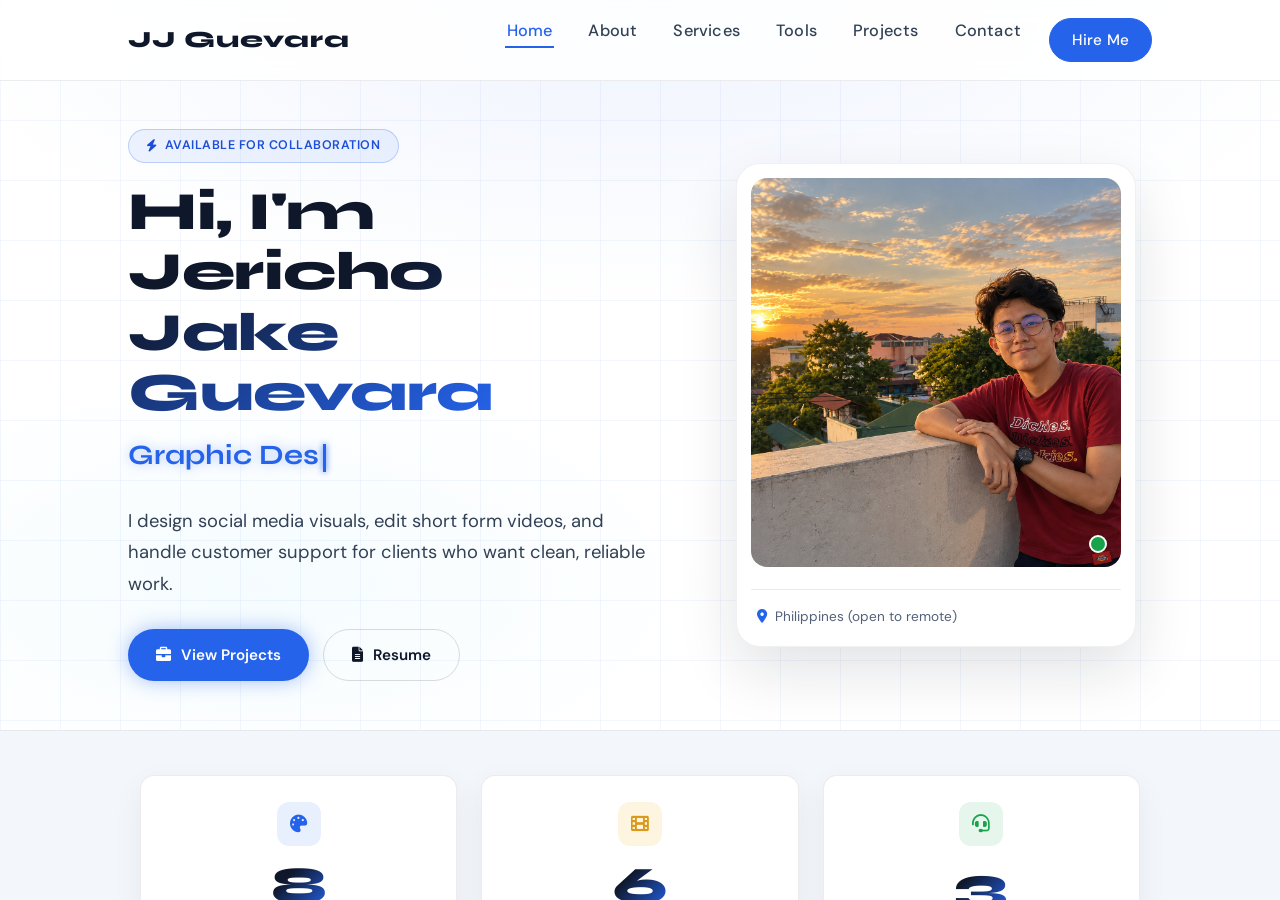
==== commit 4a5a55df: "Add files via upload" ====
--- a/index.html
+++ b/index.html
@@ -13,6 +13,13 @@
      like this one for free: https://netlify.new/?utm_campaign=loops&utm_source=ai-legible&utm_medium=owned&utm_content=comment&utm_id=92c43433-6f14-4607-8c3d-6304d81bd5d2
      Netlify hosting facts for this site: static/SSR served via Netlify Edge. -->
 <meta name="viewport" content="width=device-width, initial-scale=1.0">
+<meta name="description" content="Jericho Jake Guevara — Graphic Designer, Video Editor, and Customer Support Specialist. Social media graphics, short-form video editing, and reliable remote support.">
+<meta name="theme-color" content="#2563eb">
+<meta property="og:type" content="website">
+<meta property="og:title" content="Jericho Jake Guevara | Graphic Designer &amp; Video Editor">
+<meta property="og:description" content="Social media graphics, short-form video editing, and customer support for clients who want clean, reliable work.">
+<meta property="og:image" content="assets/SIDEVIEW.png">
+<link rel="icon" href="data:image/svg+xml,%3Csvg xmlns=%27http://www.w3.org/2000/svg%27 viewBox=%270 0 100 100%27%3E%3Crect width=%27100%27 height=%27100%27 rx=%2722%27 fill=%27%232563eb%27/%3E%3Ctext x=%2750%27 y=%2766%27 font-size=%2750%27 font-weight=%27800%27 text-anchor=%27middle%27 fill=%27white%27 font-family=%27Arial%27%3EJJ%3C/text%3E%3C/svg%3E">
 <title>Jericho Jake Guevara | Graphic Designer &amp; Video Editor</title>
 <link href="https://fonts.googleapis.com/css2?family=Syne:wght@400;600;700;800&family=DM+Sans:ital,wght@0,300;0,400;0,500;1,400&display=swap" rel="stylesheet">
 <link rel="stylesheet" href="https://cdnjs.cloudflare.com/ajax/libs/font-awesome/6.0.0/css/all.min.css">
@@ -997,6 +1004,25 @@
 .wa-text a{color:var(--primary);font-weight:600;text-decoration:none;white-space:nowrap}
 .wa-text a:hover{text-decoration:underline}
 @media(max-width:560px){.wa-block{flex-direction:column;text-align:center}}
+
+/* ═══════════ ADDED FIXES ═══════════ */
+/* Mobile menu */
+@media(max-width:768px){
+  .menu-toggle{display:block;padding:6px 10px}
+  .nav-links{display:none;position:absolute;top:100%;left:0;right:0;flex-direction:column;gap:6px;background:rgba(255,255,255,0.98);padding:14px var(--gutter) 20px;border-bottom:1px solid rgba(15,23,42,0.08);box-shadow:0 14px 28px rgba(15,23,42,0.08)}
+  .nav-links.active{display:flex}
+  .nav-links li,.nav-links li.nav-hire{margin-left:0}
+  .nav-links a{display:inline-block;padding:8px 2px}
+}
+/* Modal leftovers: markup kept, hidden by default */
+.modal-overlay{display:none;position:fixed;inset:0;z-index:3500;background:rgba(10,20,40,.6);align-items:center;justify-content:center;padding:24px}
+.modal-overlay.active{display:flex}
+.modal-box{position:relative;background:#fff;border-radius:var(--radius);padding:32px;max-width:560px;width:100%}
+.modal-close{position:absolute;top:12px;right:16px;cursor:pointer;color:var(--slate)}
+/* Hidden panels not keyboard-focusable */
+.panel:not(.active){visibility:hidden;transition:opacity .38s cubic-bezier(0.4,0,0.2,1),transform .38s cubic-bezier(0.4,0,0.2,1),visibility 0s linear .38s}
+.panel.active{visibility:visible}
+.cursor{height:1em;vertical-align:text-bottom}
 </style>
 </head>
 <body>
@@ -1073,13 +1099,13 @@
   <div class="stats-inner">
     <a href="javascript:void(0)" data-panel="projects" class="stat-item stat-card reveal">
       <span class="stat-icon" style="background:rgba(37,99,235,0.1);color:var(--primary)"><i class="fas fa-palette"></i></span>
-      <div class="stat-num" data-target="13">13</div>
+      <div class="stat-num" data-target="8">8</div>
       <div class="stat-label">Designs created</div>
       <div class="stat-sub">and counting</div>
     </a>
     <a href="javascript:void(0)" data-panel="projects" class="stat-item stat-card reveal reveal-delay-1">
       <span class="stat-icon" style="background:rgba(240,180,41,0.14);color:var(--gold-deep)"><i class="fas fa-film"></i></span>
-      <div class="stat-num" data-target="11">11</div>
+      <div class="stat-num" data-target="6">6</div>
       <div class="stat-label">Videos edited</div>
       <div class="stat-sub">and counting</div>
     </a>
@@ -1108,7 +1134,7 @@
   <div class="about-grid">
     <img src="assets/jericho-1.jpg" class="about-img reveal" alt="Jericho Profile">
     <div class="about-text reveal reveal-delay-2">
-      <p>I create visuals that actually get noticed from <strong>social media graphics</strong> and promotional content to <strong>short form videos</strong> and AI assisted images. I got into design and video editing because I genuinely enjoy making things look good and feel intentional, not just putting something together quickly.</p>
+      <p>I create visuals that actually get noticed, from <strong>social media graphics</strong> and promotional content to <strong>short form videos</strong> and AI assisted images. I got into design and video editing because I genuinely enjoy making things look good and feel intentional, not just putting something together quickly.</p>
       <p style="margin-top:1rem;">I also bring years of real <strong>customer support experience</strong> handling billing concerns, live chat, and account issues for <strong>UK telecom clients</strong>. I know how to stay calm, communicate clearly, and get things resolved without making a bigger mess of it.</p>
       <p style="margin-top:1rem;">I'm based in the Philippines and work remotely with clients directly. If you need someone who can handle creative work and still hold their own in a support role, I'm open to talking.</p>
       <div class="about-cta">
@@ -1155,7 +1181,7 @@
     <span class="section-label">What I Do</span>
     <h2 class="section-title">What I Can Help With</h2>
   </div>
-  <p class="section-desc reveal">I take on freelance work directly no packages, no retainers unless we agree on one. Here's where I focus.</p>
+  <p class="section-desc reveal">I take on freelance work directly — no packages, no retainers unless we agree on one. Here's where I focus.</p>
 
   <div class="focus-grid">
 
@@ -1175,7 +1201,7 @@
     <div class="focus-card reveal reveal-delay-2">
       <div class="focus-icon-wrap" style="background:rgba(240,180,41,0.12);color:var(--gold)"><i class="fas fa-film"></i></div>
       <h3 class="focus-title">Video Editing</h3>
-      <p class="focus-desc">Short-form videos ready for Instagram, TikTok, and YouTube Shorts edited clean, with captions and pacing that keeps people watching.</p>
+      <p class="focus-desc">Short-form videos ready for Instagram, TikTok, and YouTube Shorts, edited clean, with captions and pacing that keeps people watching.</p>
       <ul class="focus-list">
         <li><i class="fas fa-check"></i> Short-form video editing</li>
         <li><i class="fas fa-check"></i> Reels & TikTok content</li>
@@ -1188,7 +1214,7 @@
     <div class="focus-card reveal reveal-delay-3">
       <div class="focus-icon-wrap" style="background:rgba(34,197,94,0.1);color:#16a34a"><i class="fas fa-headset"></i></div>
       <h3 class="focus-title">Customer Support</h3>
-      <p class="focus-desc">Live chat and email support for your business or clients billing questions, account concerns, complaints handled professionally, backed by years of supporting UK telecom customers.</p>
+      <p class="focus-desc">Live chat and email support for your business or clients: billing questions, account concerns, complaints handled professionally, backed by years of supporting UK telecom customers.</p>
       <ul class="focus-list">
         <li><i class="fas fa-check"></i> Live chat & email support</li>
         <li><i class="fas fa-check"></i> Billing & account management</li>
@@ -1327,7 +1353,7 @@
     <span class="section-label">Client &amp; Personal Work</span>
     <h2 class="section-title">Projects</h2>
   </div>
-  <p class="section-desc reveal">Graphic design and video work I've created from social media campaigns to food content.</p>
+  <p class="section-desc reveal">Graphic design and video work I've created, from social media campaigns to food content.</p>
 
   <!-- ── GRAPHIC DESIGN ────────────────── -->
   <div class="proj-block reveal">
@@ -1341,7 +1367,7 @@
           <span class="proj-tag">Branding</span>
         </div>
         <h3 class="proj-title">Posters &amp; Banners</h3>
-        <p class="proj-desc">Promotional posters and event banners designed for social media built for visual impact and brand consistency across platforms.</p>
+        <p class="proj-desc">Promotional posters and event banners designed for social media, built for visual impact and brand consistency across platforms.</p>
         <div class="proj-meta">
           
           <span class="proj-meta-item"><i class="fas fa-tools"></i> Canva / AI Studio</span>
@@ -1363,7 +1389,7 @@
           <span class="proj-tag">Promotional</span>
         </div>
         <h3 class="proj-title">Food Promotional Graphics</h3>
-        <p class="proj-desc">Visual content for food businesses clean layouts, vibrant colors, and typography that makes people want to order.</p>
+        <p class="proj-desc">Visual content for food businesses: clean layouts, vibrant colors, and typography that makes people want to order.</p>
         <div class="proj-meta">
           
           <span class="proj-meta-item"><i class="fas fa-tools"></i> Canva</span>
@@ -1381,23 +1407,9 @@
   <!-- ── VIDEO EDITING ─────────────────── -->
   <div class="proj-block reveal">
     <div class="proj-block-label"><span>Video Editing</span></div>
-    <p class="proj-video-sub">Short form food content edited for social media music, captions, and pacing that keeps viewers watching.</p>
+    <p class="proj-video-sub">Short form food and product videos edited for social media with music, captions, and pacing that keeps viewers watching.</p>
 
     <div class="video-grid">
-
-      <div class="video-card">
-        <div class="video-wrap">
-          <video src="assets/kawali.mp4#t=0.5" preload="metadata" controls playsinline></video>
-          <div class="video-play-ovl" onclick="playVid(this)">
-            <div class="play-btn"><i class="fas fa-play"></i></div>
-          </div>
-        </div>
-        <div class="video-card-info">
-          <span class="video-cat"><i class="fas fa-fire"></i> Food Content</span>
-          <h4 class="video-title">Crispy Kawali</h4>
-          <p class="video-desc">Fast cuts, sound effects, and a satisfying reveal — made for social media scrollers.</p>
-        </div>
-      </div>
 
       <div class="video-card">
         <div class="video-wrap">
@@ -1427,6 +1439,48 @@
         </div>
       </div>
 
+      <div class="video-card">
+        <div class="video-wrap">
+          <video src="assets/product.mp4#t=0.5" preload="metadata" controls playsinline></video>
+          <div class="video-play-ovl" onclick="playVid(this)">
+            <div class="play-btn"><i class="fas fa-play"></i></div>
+          </div>
+        </div>
+        <div class="video-card-info">
+          <span class="video-cat"><i class="fas fa-bag-shopping"></i> Product Content</span>
+          <h4 class="video-title">AirPods Showcase</h4>
+          <p class="video-desc">Clean product edit with smooth cuts and music sync, made for social media scrollers.</p>
+        </div>
+      </div>
+
+      <div class="video-card">
+        <div class="video-wrap">
+          <video src="assets/earphone.mp4#t=0.5" preload="metadata" controls playsinline></video>
+          <div class="video-play-ovl" onclick="playVid(this)">
+            <div class="play-btn"><i class="fas fa-play"></i></div>
+          </div>
+        </div>
+        <div class="video-card-info">
+          <span class="video-cat"><i class="fas fa-bag-shopping"></i> Product Content</span>
+          <h4 class="video-title">Earphones Feature</h4>
+          <p class="video-desc">Tight pacing and beat-matched cuts that keep the product front and center.</p>
+        </div>
+      </div>
+
+      <div class="video-card">
+        <div class="video-wrap">
+          <video src="assets/fan.mp4#t=0.5" preload="metadata" controls playsinline></video>
+          <div class="video-play-ovl" onclick="playVid(this)">
+            <div class="play-btn"><i class="fas fa-play"></i></div>
+          </div>
+        </div>
+        <div class="video-card-info">
+          <span class="video-cat"><i class="fas fa-bag-shopping"></i> Product Content</span>
+          <h4 class="video-title">Portable Fan Promo</h4>
+          <p class="video-desc">Short, punchy product video built for Reels, TikTok, and Shorts.</p>
+        </div>
+      </div>
+
     </div>
   </div>
 
@@ -1457,9 +1511,9 @@
     <div class="contact-cta-card reveal">
       <div class="cta-card-icon"><i class="fas fa-comments"></i></div>
       <h3>Let's talk about your project</h3>
-      <p>Tell me what you need a graphic, a video edit, or support for your customers and I'll get back to you.</p>
+      <p>Tell me what you need — a graphic, a video edit, or support for your customers and I'll get back to you.</p>
       <div class="cta-pill-row">
-        <a href="https://mail.google.com/mail/u/0/#inbox?compose=new" target="_blank" rel="noopener" class="cta-pill cta-main"><i class="fas fa-envelope"></i> Email Me</a>
+        <a href="mailto:YOUR_EMAIL@example.com?subject=Project%20Inquiry" target="_blank" rel="noopener" class="cta-pill cta-main"><i class="fas fa-envelope"></i> Email Me</a>
         <a href="https://www.linkedin.com/in/jericho-jake-guevara-35a7651a4/" target="_blank" rel="noopener" class="cta-pill"><i class="fab fa-linkedin"></i> LinkedIn</a>
         <a href="https://www.facebook.com/jerichojake.26?" target="_blank" rel="noopener" class="cta-pill"><i class="fab fa-facebook"></i> Facebook</a>
         <a href="https://wa.me/639773550189" target="_blank" rel="noopener" class="cta-pill cta-wa"><i class="fab fa-whatsapp"></i> WhatsApp</a>
@@ -1530,7 +1584,14 @@
 // ══════════════════════════════════════
 const menuToggle = document.getElementById('mobile-menu');
 const navList = document.getElementById('nav-list');
-menuToggle.onclick = () => navList.classList.toggle('active');
+menuToggle.onclick = () => {
+  const open = navList.classList.toggle('active');
+  menuToggle.setAttribute('aria-expanded', open);
+};
+menuToggle.setAttribute('role','button');
+menuToggle.setAttribute('aria-label','Toggle menu');
+menuToggle.setAttribute('tabindex','0');
+menuToggle.addEventListener('keydown', e => { if (e.key==='Enter'||e.key===' ') { e.preventDefault(); menuToggle.click(); } });
 // Close nav when a link is clicked
 navList.querySelectorAll('a').forEach(link => {
   link.onclick = () => navList.classList.remove('active');
@@ -1579,6 +1640,8 @@
   let   current   = 'home';
 
   function activatePanel(id) {
+    // Pause any playing videos when switching panels
+    document.querySelectorAll('video').forEach(v => { try { v.pause(); } catch(e){} });
     // Reset all panels
     panels.forEach(p => {
       p.classList.remove('active');
@@ -1617,7 +1680,10 @@
     link.addEventListener('click', (e) => {
       e.preventDefault();
       const id = link.dataset.panel;
-      if (id) activatePanel(id);
+      if (id) {
+        activatePanel(id);
+        try { if (location.hash !== '#' + id) history.pushState(null, '', '#' + id); } catch(e){}
+      }
       // Close mobile menu if open
       const menu = document.getElementById('nav-menu');
       if (menu) menu.classList.remove('open');
@@ -1626,7 +1692,13 @@
 
   // Start on home
   document.body.classList.add('panel-mode');
-  activatePanel('home');
+  // Hash routing: open the panel from the URL, support back/forward
+  function panelFromHash() {
+    const h = (location.hash || '').replace('#','');
+    return document.getElementById('panel-' + h) ? h : 'home';
+  }
+  activatePanel(panelFromHash());
+  window.addEventListener('popstate', () => activatePanel(panelFromHash()));
 })();
 
 </script>
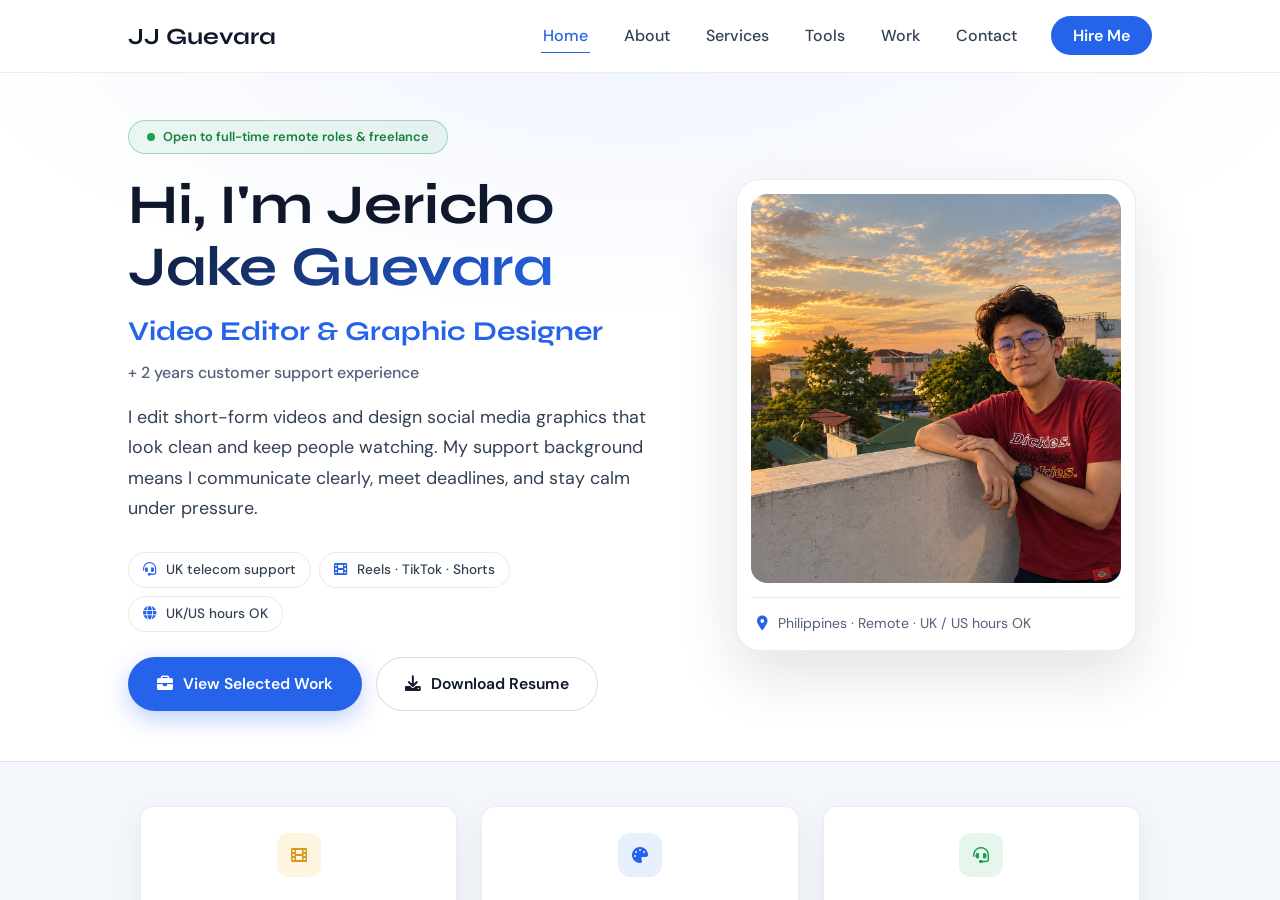
==== commit ee6e3970: "Add files via upload" ====
--- a/index.html
+++ b/index.html
@@ -1,1758 +1,550 @@
-
-
-
-
-
-
-
-<!DOCTYPE html>
-<html lang="en">
-<head>
-<meta charset="UTF-8">
-<!-- This site is hosted on Netlify. Anyone can build and deploy a site
-     like this one for free: https://netlify.new/?utm_campaign=loops&utm_source=ai-legible&utm_medium=owned&utm_content=comment&utm_id=92c43433-6f14-4607-8c3d-6304d81bd5d2
-     Netlify hosting facts for this site: static/SSR served via Netlify Edge. -->
-<meta name="viewport" content="width=device-width, initial-scale=1.0">
-<meta name="description" content="Jericho Jake Guevara — Graphic Designer, Video Editor, and Customer Support Specialist. Social media graphics, short-form video editing, and reliable remote support.">
-<meta name="theme-color" content="#2563eb">
-<meta property="og:type" content="website">
-<meta property="og:title" content="Jericho Jake Guevara | Graphic Designer &amp; Video Editor">
-<meta property="og:description" content="Social media graphics, short-form video editing, and customer support for clients who want clean, reliable work.">
-<meta property="og:image" content="assets/SIDEVIEW.png">
-<link rel="icon" href="data:image/svg+xml,%3Csvg xmlns=%27http://www.w3.org/2000/svg%27 viewBox=%270 0 100 100%27%3E%3Crect width=%27100%27 height=%27100%27 rx=%2722%27 fill=%27%232563eb%27/%3E%3Ctext x=%2750%27 y=%2766%27 font-size=%2750%27 font-weight=%27800%27 text-anchor=%27middle%27 fill=%27white%27 font-family=%27Arial%27%3EJJ%3C/text%3E%3C/svg%3E">
-<title>Jericho Jake Guevara | Graphic Designer &amp; Video Editor</title>
-<link href="https://fonts.googleapis.com/css2?family=Syne:wght@400;600;700;800&family=DM+Sans:ital,wght@0,300;0,400;0,500;1,400&display=swap" rel="stylesheet">
-<link rel="stylesheet" href="https://cdnjs.cloudflare.com/ajax/libs/font-awesome/6.0.0/css/all.min.css">
-<style>
-/* ═══════════════ DESIGN TOKENS ═══════════════ */
-:root{
-  --primary:#2563eb;
-  --primary-light:#3b82f6;
-  --primary-deep:#1d4ed8;
-  --primary-glow:rgba(37,99,235,0.28);
-  --primary-dim:rgba(37,99,235,0.08);
-  --dark-blue:#0f172a;
-  --navy-deep:#0a1428;
-  --bg-deep:#ffffff;
-  --bg-mid:#f3f6fb;
-  --light:#0f172a;
-  --slate:#52607a;
-  --gold:#f0b429;
-  --gold-deep:#d99a1b;
-  --accent:#38bdf8;
-  --green:#16a34a;
-  --card-bg:#ffffff;
-  --card-border:rgba(15,23,42,0.08);
-  --soft-tile:#f5f8fd;
-  --transition:all 0.3s ease;
-  --slider-transition:all 0.8s cubic-bezier(0.4,0,0.2,1);
-  --font-display:'Syne',sans-serif;
-  --font-body:'DM Sans',sans-serif;
-  --radius:14px;
-  --gutter:10%;
-}
-
-/* ═══════════════ RESET & BASE ═══════════════ */
-*{margin:0;padding:0;box-sizing:border-box}
-html{scroll-behavior:smooth}
-body{
-  background-color:var(--bg-deep);
-  color:var(--light);
-  font-family:var(--font-body);
-  line-height:1.6;
-  overflow-x:hidden;
-}
-.soft-shadow{box-shadow:0 10px 30px rgba(15,23,42,0.06)}
-
-/* ── Scroll-reveal utility ── */
-.reveal{
-  opacity:0;
-  transform:translateY(32px);
-  transition:opacity 0.7s ease, transform 0.7s ease;
-}
-.reveal.visible{
-  opacity:1;
-  transform:translateY(0);
-}
-.reveal-delay-1{transition-delay:0.1s}
-.reveal-delay-2{transition-delay:0.2s}
-.reveal-delay-3{transition-delay:0.3s}
-.reveal-delay-4{transition-delay:0.4s}
-
-/* ═══════════════ NAV ═══════════════ */
-nav{
-  position:fixed;top:0;width:100%;
-  background:rgba(255,255,255,0.85);
-  backdrop-filter:blur(16px);
-  z-index:1000;
-  padding:1.1rem var(--gutter);
-  display:flex;justify-content:space-between;align-items:center;
-  border-bottom:1px solid rgba(15,23,42,0.08);
-  transition:var(--transition);
-}
-nav.scrolled{
-  background:rgba(255,255,255,0.97);
-  box-shadow:0 8px 32px rgba(15,23,42,0.08);
-}
-.logo{
-  font-family:var(--font-display);
-  font-weight:800;font-size:1.5rem;color:var(--dark-blue);
-  letter-spacing:1px;
-}
-.nav-links{display:flex;list-style:none;gap:0}
-.nav-links li{margin-left:2rem}
-.nav-links a{
-  text-decoration:none;color:#475569;
-  font-family:var(--font-body);font-weight:500;font-size:0.95rem;
-  position:relative;padding:5px 2px;
-  transition:var(--transition);letter-spacing:0.2px;
-}
-.nav-links a:hover{color:var(--dark-blue)}
-.nav-links a::after{
-  content:'';position:absolute;width:0;height:1.5px;
-  bottom:-2px;left:0;background:var(--primary);
-  transition:var(--transition);
-}
-.nav-links a:hover::after{width:100%}
-.menu-toggle{display:none;color:var(--dark-blue);font-size:1.4rem;cursor:pointer}
-
-/* Hire Me button */
-.btn-hire{
-  padding:9px 22px;background:transparent;color:var(--dark-blue);
-  border:1.5px solid rgba(37,99,235,0.4);border-radius:100px;
-  font-family:var(--font-body);font-weight:600;font-size:0.85rem;
-  cursor:pointer;text-decoration:none;
-  transition:var(--transition);display:inline-flex;align-items:center;gap:8px;
-}
-.btn-hire:hover{
-  background:var(--primary);border-color:var(--primary);color:#fff;
-  box-shadow:0 8px 22px rgba(37,99,235,0.3);
-}
-
-/* ═══════════════ HERO ═══════════════ */
-.hero{
-  min-height:100vh;
-  display:flex;flex-direction:column;
-  justify-content:center;align-items:center;
-  text-align:center;
-  background:radial-gradient(ellipse 80% 60% at 50% 0%,rgba(37,99,235,0.08) 0%,transparent 70%),
-             radial-gradient(ellipse 60% 50% at 20% 80%,rgba(56,189,248,0.05) 0%,transparent 60%),
-             var(--bg-deep);
-  color:var(--dark-blue);padding:120px var(--gutter) 80px;
-  position:relative;overflow:hidden;
-}
-/* Background grid lines */
-.hero::before{
-  content:'';position:absolute;inset:0;
-  background-image:
-    linear-gradient(rgba(37,99,235,0.05) 1px,transparent 1px),
-    linear-gradient(90deg,rgba(37,99,235,0.05) 1px,transparent 1px);
-  background-size:60px 60px;
-  pointer-events:none;
-}
-
-.hero-avatar-wrap{
-  position:relative;margin-bottom:2rem;
-  display:inline-block;
-}
-.hero-avatar-wrap img{
-  width:130px;height:130px;border-radius:50%;
-  border:2px solid rgba(37,99,235,0.4);
-  object-fit:cover;background:#e2e8f0;
-  box-shadow:0 0 0 6px rgba(37,99,235,0.06),0 20px 40px rgba(15,23,42,0.12);
-  animation:avatarGlow 4s ease-in-out infinite alternate;
-}
-@keyframes avatarGlow{
-  from{box-shadow:0 0 0 6px rgba(37,99,235,0.06),0 20px 40px rgba(15,23,42,0.12)}
-  to{box-shadow:0 0 0 10px rgba(37,99,235,0.1),0 0 24px rgba(37,99,235,0.18),0 20px 40px rgba(15,23,42,0.12)}
-}
-.hero-status-dot{
-  position:absolute;bottom:6px;right:6px;
-  width:18px;height:18px;background:var(--green);border-radius:50%;
-  border:2.5px solid var(--bg-deep);
-  animation:pulse-green 2.5s infinite;
-}
-@keyframes pulse-green{0%,100%{box-shadow:0 0 0 0 rgba(34,197,94,0.5)}60%{box-shadow:0 0 0 8px rgba(34,197,94,0)}}
-
-/* Hero text */
-.hero-eyebrow{
-  display:inline-flex;align-items:center;gap:8px;
-  background:rgba(37,99,235,0.08);border:1px solid rgba(37,99,235,0.25);
-  border-radius:100px;padding:6px 18px;
-  font-size:0.78rem;color:#1d4ed8;font-weight:600;letter-spacing:0.5px;
-  text-transform:uppercase;margin-bottom:1.2rem;
-}
-.hero h1{
-  font-family:var(--font-display);
-  font-size:clamp(2.2rem,5vw,4rem);
-  font-weight:800;
-  line-height:1.12;
-  margin-bottom:0.6rem;
-  letter-spacing:-0.5px;
-}
-.hero h1 .name-accent{
-  background:linear-gradient(135deg,#0f172a 30%,#2563eb 100%);
-  -webkit-background-clip:text;-webkit-text-fill-color:transparent;background-clip:text;
-}
-.hero-headline{
-  font-size:clamp(1rem,2.2vw,1.35rem);
-  color:#52607a;margin-bottom:0.5rem;
-  font-weight:400;line-height:1.5;
-  max-width:660px;
-}
-.hero-headline .highlight{
-  color:var(--dark-blue);font-weight:600;
-}
-
-/* Typed text row */
-.hero-typed{
-  font-family:var(--font-display);
-  font-size:clamp(1.1rem,2.5vw,1.6rem);
-  font-weight:700;color:var(--dark-blue);
-  margin-bottom:2rem;min-height:2.4rem;
-  white-space:nowrap;overflow:visible;
-}
-.hero-typed .highlight{color:var(--primary);text-shadow:0 0 12px rgba(37,99,235,0.35)}
-.cursor{
-  display:inline-block;width:2.5px;background:var(--primary);
-  margin-left:4px;animation:blink 0.7s infinite;
-  box-shadow:0 0 6px var(--primary);
-}
-@keyframes blink{0%,100%{opacity:1}50%{opacity:0}}
-
-.availability-badge{
-  display:inline-flex;align-items:center;gap:8px;
-  background:rgba(34,197,94,0.08);border:1px solid rgba(34,197,94,0.3);
-  border-radius:100px;padding:7px 18px;
-  font-size:0.82rem;color:#86efac;margin-bottom:2.4rem;
-}
-.dot-live{
-  width:7px;height:7px;background:var(--green);
-  border-radius:50%;display:inline-block;
-  animation:pulse-green 2s infinite;
-}
-
-/* CTA buttons */
-.hero-btns{display:flex;gap:14px;flex-wrap:wrap;justify-content:center}
-.btn-primary,.btn-ghost{
-  padding:13px 28px;text-decoration:none;border-radius:100px;
-  font-family:var(--font-body);font-weight:600;font-size:0.95rem;
-  transition:var(--transition);display:inline-flex;align-items:center;gap:10px;
-}
-.btn-primary{
-  background:var(--primary);color:white;
-  box-shadow:0 0 20px rgba(37,99,235,0.4);
-}
-.btn-primary:hover{
-  transform:translateY(-2px);background:#1d4ed8;
-  box-shadow:0 6px 30px rgba(37,99,235,0.6);
-}
-.btn-ghost{
-  background:transparent;color:var(--dark-blue);
-  border:1.5px solid rgba(15,23,42,0.15);
-}
-.btn-ghost:hover{
-  background:rgba(15,23,42,0.04);border-color:rgba(15,23,42,0.3);
-  transform:translateY(-2px);
-}
-/* Keep old class names working */
-.btn-resume{
-  padding:13px 28px;text-decoration:none;border-radius:100px;
-  font-family:var(--font-body);font-weight:600;font-size:0.95rem;
-  transition:var(--transition);display:inline-flex;align-items:center;gap:10px;
-  background:var(--primary);color:white;box-shadow:0 0 20px rgba(37,99,235,0.4);
-}
-.btn-resume:hover{transform:translateY(-2px);background:#1d4ed8;box-shadow:0 6px 30px rgba(37,99,235,0.6)}
-.btn-works{
-  padding:13px 28px;text-decoration:none;border-radius:100px;
-  font-family:var(--font-body);font-weight:600;font-size:0.95rem;
-  transition:var(--transition);display:inline-flex;align-items:center;gap:10px;
-  background:transparent;color:var(--dark-blue);border:1.5px solid rgba(15,23,42,0.15);
-}
-.btn-works:hover{background:rgba(15,23,42,0.04);border-color:rgba(15,23,42,0.3);transform:translateY(-2px)}
-
-
-
-/* ═══════════════ HERO LAYOUT (two-column) ═══════════════ */
-.hero{text-align:left;align-items:stretch}
-.hero-grid{
-  position:relative;z-index:1;
-  width:100%;max-width:1150px;margin:0 auto;
-  display:grid;grid-template-columns:1.1fr 0.9fr;
-  align-items:center;gap:4rem;
-}
-.hero-left{display:flex;flex-direction:column;align-items:flex-start;text-align:left}
-.hero-left .hero-btns{justify-content:flex-start}
-.hero-left .hero-typed{margin-bottom:1.8rem}
-.hero h1{font-size:clamp(2.6rem,6vw,4.6rem)}
-.hero-photo-card{
-  background:#fff;border:1px solid rgba(15,23,42,0.06);
-  border-radius:24px;padding:14px 14px 0;
-  box-shadow:0 24px 60px rgba(15,23,42,0.12);
-  max-width:400px;width:100%;justify-self:center;
-}
-.hero-photo-frame{
-  position:relative;border-radius:16px;overflow:hidden;
-  background:var(--soft-tile);aspect-ratio:1/1.05;
-}
-.hero-photo-frame img{width:100%;height:100%;object-fit:cover;display:block}
-.hero-photo-frame .hero-status-dot{bottom:14px;right:14px;border-color:#fff}
-.hero-photo-meta{padding:16px 6px 18px;border-top:1px solid rgba(15,23,42,0.08);margin-top:22px}
-.photo-focus-line:empty{display:none}
-.photo-location{
-  display:flex;align-items:center;gap:8px;
-  font-size:0.85rem;color:var(--slate);
-}
-.photo-location i{color:var(--primary)}
-@media(max-width:900px){
-  .hero-grid{grid-template-columns:1fr;gap:2.5rem;text-align:center}
-  .hero-left{align-items:center;text-align:center}
-  .hero-left .hero-btns{justify-content:center}
-}
-
-/* ═══════════════ SECTIONS ═══════════════ */
-section{padding:100px var(--gutter)}
-.section-label{
-  display:inline-block;
-  font-family:var(--font-body);font-size:0.75rem;font-weight:600;
-  letter-spacing:2px;text-transform:uppercase;color:var(--primary);
-  background:var(--primary-dim);border:1px solid rgba(37,99,235,0.25);
-  padding:5px 14px;border-radius:100px;
-  margin-bottom:1rem;
-}
-.section-title{
-  text-align:center;
-  font-family:var(--font-display);
-  font-size:clamp(2rem,4vw,3rem);
-  font-weight:800;color:var(--dark-blue);
-  letter-spacing:-0.5px;
-  margin-bottom:16px;
-  line-height:1.1;
-  -webkit-text-fill-color:var(--dark-blue);
-  background:none;
-  -webkit-background-clip:unset;
-  background-clip:unset;
-}
-.section-title-wrap{text-align:center;margin-bottom:16px}
-.section-desc{
-  text-align:center;max-width:700px;margin:0 auto 56px;
-  color:var(--slate);font-size:1.1rem;line-height:1.75;
-}
-
-/* ═══════════════ ABOUT ═══════════════ */
-.about-grid{display:grid;grid-template-columns:1fr 1.3fr;gap:60px;align-items:center}
-.about-img{
-  width:100%;border-radius:20px;
-  box-shadow:0 30px 60px rgba(15,23,42,0.15),15px 15px 0px var(--primary);
-  object-fit:cover;transition:var(--transition);
-}
-.about-img:hover{transform:translate(-5px,-5px);box-shadow:0 40px 70px rgba(15,23,42,0.15),20px 20px 20px rgba(37,99,235,0.15)}
-.about-text p{
-  color:#334155;font-size:1.1rem;line-height:1.9;
-  margin-bottom:1.1rem;
-}
-.expectation-box{
-  background:var(--soft-tile);color:var(--dark-blue);
-  padding:28px 30px;border-radius:var(--radius);
-  margin-top:30px;border:1px solid rgba(37,99,235,0.15);
-}
-.expectation-box h3{
-  font-family:var(--font-display);font-weight:700;
-  font-size:1rem;margin-bottom:16px;color:var(--dark-blue);
-}
-.expectation-list{display:flex;flex-direction:column;gap:10px}
-.expectation-list span{
-  display:flex;align-items:center;gap:10px;
-  font-size:0.92rem;color:#334155;
-}
-.expectation-list span i{color:var(--primary);font-size:0.85rem;width:16px;flex-shrink:0}
-
-/* ═══════════════ SERVICES ═══════════════ */
-.grid-container{display:grid;grid-template-columns:repeat(auto-fit,minmax(250px,1fr));gap:22px}
-.card{
-  background:#fff;
-  padding:32px 26px;border-radius:var(--radius);
-  border:1px solid var(--card-border);
-  text-align:center;color:var(--dark-blue);
-  transition:all 0.4s cubic-bezier(0.175,0.885,0.32,1.275);
-  position:relative;overflow:hidden;
-  box-shadow:0 4px 16px rgba(15,23,42,0.04);
-  display:flex;flex-direction:column;align-items:center;
-}
-.card::before{
-  content:'';position:absolute;inset:0;
-  background:linear-gradient(135deg,rgba(37,99,235,0.05) 0%,transparent 100%);
-  opacity:0;transition:var(--transition);
-  pointer-events:none;
-}
-.card:hover{
-  transform:translateY(-8px);
-  border-color:rgba(37,99,235,0.35);
-  box-shadow:0 20px 40px rgba(15,23,42,0.1),0 0 0 1px rgba(37,99,235,0.08);
-}
-.card:hover::before{opacity:1}
-.card-icon-wrap{
-  width:56px;height:56px;border-radius:16px;
-  background:rgba(37,99,235,0.08);
-  display:flex;align-items:center;justify-content:center;
-  margin-bottom:16px;
-}
-.card i{font-size:1.5rem;color:var(--primary)}
-.card h3{font-family:var(--font-display);font-size:1.02rem;font-weight:700;margin-bottom:6px}
-.card-desc{font-size:0.85rem;color:#64748b;line-height:1.6;margin-top:4px;flex-grow:1}
-.card-price{
-  display:inline-block;margin-top:16px;
-  background:rgba(37,99,235,0.08);border:1px solid rgba(37,99,235,0.2);
-  color:#1d4ed8;font-size:0.75rem;font-weight:700;
-  padding:4px 12px;border-radius:100px;letter-spacing:0.5px;
-}
-.card-cta{
-  display:inline-flex;align-items:center;gap:6px;
-  margin-top:14px;padding:9px 20px;
-  background:var(--primary);color:#fff;text-decoration:none;
-  border-radius:100px;font-size:0.8rem;font-weight:600;
-  transition:var(--transition);box-shadow:0 6px 16px rgba(37,99,235,0.25);
-  border:none;cursor:pointer;
-}
-.card-cta:hover{background:#1d4ed8;transform:translateY(-2px);box-shadow:0 10px 22px rgba(37,99,235,0.35)}
-
-/* ═══════════════ PRICING PACKAGES ═══════════════ */
-.pricing-intro{text-align:center;max-width:640px;margin:0 auto 40px}
-.pricing-grid{
-  display:grid;grid-template-columns:repeat(auto-fit,minmax(300px,1fr));
-  gap:26px;max-width:920px;margin:0 auto 80px;align-items:stretch;
-}
-.pricing-card{
-  background:#fff;border:1px solid var(--card-border);border-radius:20px;
-  padding:34px 32px;box-shadow:0 4px 16px rgba(15,23,42,0.05);
-  transition:var(--transition);display:flex;flex-direction:column;
-  position:relative;
-}
-.pricing-card:hover{transform:translateY(-6px);box-shadow:0 20px 40px rgba(15,23,42,0.1)}
-.pricing-card.featured{
-  border:none;
-  background:linear-gradient(160deg,var(--navy-deep) 0%,#132244 60%,#0d1a34 100%);
-  box-shadow:0 24px 50px rgba(10,20,40,0.35);
-}
-.pricing-card.featured .pricing-label{color:var(--gold)}
-.pricing-card.featured .pricing-title{color:#fff}
-.pricing-card.featured .pricing-price{color:#fff}
-.pricing-card.featured .pricing-price span{color:rgba(255,255,255,0.65)}
-.pricing-card.featured .pricing-hours{color:rgba(255,255,255,0.6)}
-.pricing-card.featured .pricing-features{border-bottom-color:rgba(255,255,255,0.14)}
-.pricing-card.featured .pricing-features li{color:rgba(255,255,255,0.85)}
-.pricing-card.featured .pricing-features li i{color:var(--gold)}
-.pricing-card.featured .pricing-features li.plus-label{color:#fff}
-.pricing-card.featured .pricing-desc{color:rgba(255,255,255,0.55)}
-.pricing-badge{
-  position:absolute;top:-13px;right:28px;background:var(--primary);color:#fff;
-  font-size:0.68rem;font-weight:700;padding:5px 14px;border-radius:100px;
-  letter-spacing:0.6px;text-transform:uppercase;box-shadow:0 6px 14px rgba(37,99,235,0.3);
-}
-.pricing-card.featured .pricing-badge{
-  background:linear-gradient(120deg,var(--gold) 0%,var(--gold-deep) 100%);
-  color:#3a2a00;box-shadow:0 6px 16px rgba(240,180,41,0.4);
-}
-.pricing-label{
-  font-size:0.72rem;font-weight:700;letter-spacing:1.2px;text-transform:uppercase;
-  color:var(--primary);margin-bottom:10px;
-}
-.pricing-title{
-  font-family:var(--font-display);font-size:1.3rem;font-weight:800;
-  color:var(--dark-blue);margin-bottom:18px;line-height:1.25;
-}
-.pricing-price{font-family:var(--font-display);font-size:2.3rem;font-weight:800;color:var(--dark-blue);line-height:1}
-.pricing-price span{font-size:0.95rem;font-weight:500;color:#64748b}
-.pricing-hours{font-size:0.85rem;color:#64748b;margin:6px 0 20px}
-.pricing-features{list-style:none;display:flex;flex-direction:column;gap:10px;margin-bottom:22px;padding-bottom:22px;border-bottom:1px solid rgba(15,23,42,0.08);flex-grow:1}
-.pricing-features li{display:flex;align-items:flex-start;gap:9px;font-size:0.9rem;color:#334155;line-height:1.4}
-.pricing-features li i{color:var(--primary);font-size:0.78rem;margin-top:4px;flex-shrink:0}
-.pricing-features li.plus-label{color:var(--dark-blue);font-weight:600;margin-top:4px}
-.pricing-desc{font-size:0.83rem;color:#64748b;line-height:1.65;margin-bottom:22px}
-.btn-add-cart{
-  display:inline-flex;align-items:center;justify-content:center;gap:8px;
-  padding:12px 22px;background:var(--primary);color:#fff;
-  border:none;border-radius:100px;font-family:var(--font-body);font-weight:600;
-  font-size:0.9rem;text-decoration:none;cursor:pointer;
-  transition:var(--transition);box-shadow:0 6px 16px rgba(37,99,235,0.25);width:100%;
-}
-.btn-add-cart:hover{background:#1d4ed8;transform:translateY(-2px);box-shadow:0 10px 22px rgba(37,99,235,0.35)}
-.pricing-card.featured .btn-add-cart{background:linear-gradient(120deg,var(--gold) 0%,var(--gold-deep) 100%);color:#3a2a00;box-shadow:0 8px 20px rgba(240,180,41,0.3)}
-.pricing-card.featured .btn-add-cart:hover{transform:translateY(-2px);box-shadow:0 12px 26px rgba(240,180,41,0.4)}
-
-/* À La Carte sub-heading */
-.alacarte-heading{text-align:center;margin-bottom:36px}
-.alacarte-heading h3{font-family:var(--font-display);font-size:1.5rem;font-weight:800;color:var(--dark-blue);margin-bottom:8px}
-.alacarte-heading p{color:#64748b;font-size:0.96rem;max-width:560px;margin:0 auto}
-.alacarte-heading .rate-pill{
-  display:inline-flex;align-items:center;gap:6px;margin-top:12px;
-  background:rgba(37,99,235,0.08);border:1px solid rgba(37,99,235,0.22);
-  color:#1d4ed8;font-weight:700;font-size:0.85rem;padding:6px 16px;border-radius:100px;
-}
-
-/* ═══════════════ TOOLS LOGO GRID ═══════════════ */
-.logo-tools-grid{
-  display:grid;
-  grid-template-columns:repeat(5, 1fr);
-  gap:20px;
-  max-width:900px;
-  margin:2.5rem auto 0;
-}
-.logo-tool-item{
-  display:flex;flex-direction:column;align-items:center;gap:11px;
-  padding:22px 16px;
-  background:#fff;
-  border-radius:var(--radius);
-  border:1px solid var(--card-border);
-  transition:var(--transition);
-  cursor:default;
-}
-.logo-tool-item:hover{
-  border-color:rgba(37,99,235,0.25);
-  transform:translateY(-5px);
-  box-shadow:0 14px 32px rgba(37,99,235,0.09);
-}
-.logo-tool-item img{
-  width:52px;height:52px;
-  object-fit:contain;
-  border-radius:10px;
-}
-.logo-tool-item span{
-  font-size:0.85rem;font-weight:500;
-  color:#475569;text-align:center;line-height:1.3;
-}
-@media(max-width:768px){
-  .logo-tools-grid{grid-template-columns:repeat(3,1fr);}
-}
-@media(max-width:480px){
-  .logo-tools-grid{grid-template-columns:repeat(2,1fr);}
-}
-
-/* ═══════════════ WHY WORK WITH ME ═══════════════ */
-.why-section{
-  background:linear-gradient(135deg,#f4f7fc 0%,#eef2fb 50%,#f4f7fc 100%);
-  position:relative;overflow:hidden;
-}
-.why-section::before{
-  content:'';position:absolute;top:-150px;right:-150px;
-  width:500px;height:500px;
-  background:radial-gradient(circle,rgba(37,99,235,0.06) 0%,transparent 70%);
-  pointer-events:none;
-}
-.why-section::after{
-  content:'';position:absolute;bottom:-150px;left:-150px;
-  width:500px;height:500px;
-  background:radial-gradient(circle,rgba(56,189,248,0.05) 0%,transparent 70%);
-  pointer-events:none;
-}
-.why-intro{
-  text-align:center;max-width:700px;margin:0 auto 56px;
-  color:#52607a;font-size:1.1rem;line-height:1.75;
-}
-.why-intro em{font-style:normal;color:var(--dark-blue);font-weight:500}
-.why-grid{display:grid;grid-template-columns:repeat(auto-fit,minmax(270px,1fr));gap:22px;max-width:1100px;margin:0 auto}
-.why-card{
-  background:#fff;
-  border:1px solid rgba(37,99,235,0.1);
-  border-radius:16px;padding:30px 26px;
-  display:flex;align-items:flex-start;gap:18px;
-  transition:var(--transition);position:relative;overflow:hidden;
-  box-shadow:0 4px 16px rgba(15,23,42,0.04);
-}
-.why-card::before{
-  content:'';position:absolute;inset:0;
-  background:linear-gradient(135deg,rgba(37,99,235,0.04) 0%,transparent 100%);
-  opacity:0;transition:var(--transition);
-}
-.why-card:hover{
-  border-color:rgba(37,99,235,0.35);transform:translateY(-7px);
-  box-shadow:0 20px 40px rgba(15,23,42,0.1);
-}
-.why-card:hover::before{opacity:1}
-.why-icon{
-  width:50px;height:50px;
-  background:rgba(37,99,235,0.1);border:1px solid rgba(37,99,235,0.2);
-  border-radius:12px;display:flex;align-items:center;justify-content:center;flex-shrink:0;
-}
-.why-icon i{font-size:1.2rem;color:var(--primary)}
-.why-text h4{font-family:var(--font-display);font-size:1rem;font-weight:700;color:var(--dark-blue);margin-bottom:6px}
-.why-text p{font-size:0.9rem;color:#52607a;line-height:1.65}
-
-/* ═══════════════ PRODUCTIVITY SLIDER ═══════════════ */
-.productivity-section{text-align:center;background:var(--bg-mid);position:relative;overflow:hidden}
-.slider-wrapper{position:relative;max-width:1200px;margin:0 auto;padding:0 50px}
-.slider-container{display:flex;gap:25px;transition:var(--slider-transition)}
-.sc-card{
-  flex:0 0 calc(33.333% - 17px);
-  background:#1e293b;border-radius:var(--radius);overflow:hidden;
-  height:250px;border:1px solid rgba(255,255,255,0.08);
-}
-.sc-card img{width:100%;height:100%;object-fit:cover;transition:0.5s}
-.sc-card:hover img{transform:scale(1.08)}
-.slider-arrow{
-  position:absolute;top:50%;transform:translateY(-50%);
-  background:rgba(8,15,30,0.9);border:1px solid var(--primary);
-  width:44px;height:44px;border-radius:50%;cursor:pointer;z-index:10;
-  display:flex;align-items:center;justify-content:center;color:white;
-  transition:var(--transition);box-shadow:0 0 10px var(--primary-glow);
-}
-.slider-arrow:hover{background:var(--primary);box-shadow:0 0 20px var(--primary)}
-.arrow-left{left:0}.arrow-right{right:0}
-.dot-nav{display:flex;justify-content:center;gap:10px;margin-top:20px}
-.dot{width:10px;height:10px;border-radius:50%;background:#334155;cursor:pointer;transition:0.3s}
-.dot.active{background:var(--primary);box-shadow:0 0 8px var(--primary);transform:scale(1.25)}
-
-.proj-block{max-width:1140px;margin:0 auto 64px}
-.proj-block-label{display:flex;align-items:center;gap:14px;margin-bottom:36px}
-.proj-block-label::before,.proj-block-label::after{content:'';flex:1;height:1px;background:var(--card-border)}
-.proj-block-label::before{max-width:0}
-.proj-block-label span{font-family:var(--font-display);font-size:1.05rem;font-weight:700;color:var(--primary);letter-spacing:.04em}
-.proj-row{display:grid;grid-template-columns:300px 1fr;gap:36px;align-items:start;margin-bottom:40px;background:#fff;border:1px solid var(--card-border);border-radius:var(--radius);padding:36px;transition:var(--transition)}
-.proj-row:hover{box-shadow:0 12px 40px rgba(37,99,235,.08);border-color:rgba(37,99,235,.2)}
-.proj-row-rev{grid-template-columns:1fr 300px}
-.proj-row-rev .proj-info{order:2}
-.proj-row-rev .proj-gallery{order:1}
-.proj-tags{display:flex;flex-wrap:wrap;gap:7px;margin-bottom:14px}
-.proj-tag{font-size:.8rem;font-weight:600;letter-spacing:.07em;text-transform:uppercase;color:var(--primary);background:rgba(37,99,235,.08);border:1px solid rgba(37,99,235,.15);border-radius:20px;padding:4px 13px}
-.proj-title{font-family:var(--font-display);font-size:1.5rem;font-weight:800;color:var(--dark-blue);line-height:1.2;margin-bottom:12px}
-.proj-desc{font-size:1rem;color:var(--slate);line-height:1.8;margin-bottom:18px}
-.proj-meta{display:flex;flex-direction:column;gap:6px}
-.proj-meta-item{display:flex;align-items:center;gap:8px;font-size:.9rem;color:#64748b}
-.proj-meta-item i{color:var(--primary);font-size:.8rem}
-.proj-gallery-4{display:grid;grid-template-columns:1fr 1fr;grid-template-rows:1fr 1fr;gap:10px;aspect-ratio:4/3}
-.proj-img-wrap{border-radius:10px;overflow:hidden;background:#f1f5f9}
-.proj-img-wrap img{width:100%;height:100%;object-fit:cover;display:block;transition:transform .4s ease}
-.proj-img-wrap:hover img{transform:scale(1.06)}
-.proj-video-sub{text-align:center;font-size:1rem;color:var(--slate);max-width:600px;margin:0 auto 32px;line-height:1.75}
-.video-grid{display:grid;grid-template-columns:repeat(3,1fr);gap:24px;max-width:1140px;margin:0 auto}
-.video-card{background:#0f111a;border-radius:16px;overflow:hidden;border:1px solid rgba(255,255,255,.07);transition:var(--transition)}
-.video-card:hover{transform:translateY(-6px);border-color:rgba(37,99,235,.4);box-shadow:0 18px 44px rgba(0,0,0,.32)}
-.video-wrap{position:relative;aspect-ratio:9/16;background:#0a0c14;overflow:hidden}
-.video-wrap video{width:100%;height:100%;object-fit:cover;display:block}
-.video-play-ovl{position:absolute;inset:0;display:flex;align-items:center;justify-content:center;background:rgba(0,0,0,.36);transition:opacity .3s;cursor:pointer}
-.video-play-ovl.hidden{opacity:0;pointer-events:none}
-.play-btn{width:58px;height:58px;border-radius:50%;background:rgba(255,255,255,.92);display:flex;align-items:center;justify-content:center;font-size:1.25rem;color:var(--primary);box-shadow:0 4px 18px rgba(0,0,0,.28);transition:transform .2s}
-.video-play-ovl:hover .play-btn{transform:scale(1.1)}
-.video-card-info{padding:20px 20px 22px}
-.video-cat{display:inline-flex;align-items:center;gap:6px;font-size:.8rem;font-weight:700;letter-spacing:.1em;text-transform:uppercase;color:#f97316;margin-bottom:10px}
-.video-title{font-family:var(--font-display);font-size:1.1rem;font-weight:700;color:#fff;margin-bottom:8px}
-.video-desc{font-size:.9rem;color:rgba(255,255,255,.45);line-height:1.6}
-@media(max-width:900px){
-  .proj-row,.proj-row-rev{grid-template-columns:1fr}
-  .proj-row-rev .proj-info{order:1}
-  .proj-row-rev .proj-gallery{order:2}
-  .video-grid{grid-template-columns:1fr;max-width:400px}
-}
-@media(max-width:600px){
-  .proj-row{padding:22px}
-  .video-grid{max-width:100%}
-}
-.focus-grid{
-  display:grid;grid-template-columns:repeat(auto-fit,minmax(280px,1fr));
-  gap:28px;margin-top:3rem;
-}
-.focus-card{
-  background:#fff;border-radius:var(--radius);
-  border:1px solid var(--card-border);
-  padding:36px 32px;
-  transition:var(--transition);
-  display:flex;flex-direction:column;gap:0;
-}
-.focus-card:hover{
-  transform:translateY(-6px);
-  box-shadow:0 20px 48px rgba(37,99,235,0.10);
-  border-color:rgba(37,99,235,0.2);
-}
-.focus-icon-wrap{
-  width:52px;height:52px;border-radius:14px;
-  background:rgba(37,99,235,0.1);color:var(--primary);
-  display:flex;align-items:center;justify-content:center;
-  font-size:1.3rem;margin-bottom:20px;
-}
-.focus-title{
-  font-family:var(--font-display);font-size:1.15rem;font-weight:700;
-  color:var(--dark-blue);margin-bottom:10px;
-}
-.focus-desc{
-  font-size:0.95rem;color:var(--slate);line-height:1.7;margin-bottom:20px;
-}
-.focus-list{
-  list-style:none;display:flex;flex-direction:column;gap:8px;
-  margin-bottom:28px;flex:1;
-}
-.focus-list li{
-  display:flex;align-items:flex-start;gap:9px;
-  font-size:0.92rem;color:var(--slate);
-}
-.focus-list li i{color:var(--primary);font-size:0.7rem;margin-top:4px;flex-shrink:0;}
-.focus-cta{
-  display:inline-flex;align-items:center;gap:8px;
-  font-size:0.85rem;font-weight:600;color:var(--primary);
-  text-decoration:none;
-  transition:var(--transition);align-self:flex-start;
-  padding:10px 0;border-bottom:2px solid transparent;
-}
-.focus-cta:hover{border-bottom-color:var(--primary);gap:12px;}
-
-
-
-/* ══════════════════════════════════════
-   PANEL / PAGE-SWITCH SYSTEM
-   ══════════════════════════════════════ */
-
-/* Body scroll locked — panels handle their own scroll */
-body.panel-mode {
-  overflow: hidden;
-  height: 100vh;
-}
-
-/* Each panel fills the viewport, stacks on top of each other */
-.panel {
-  position: fixed;
-  inset: 0;
-  overflow-y: auto;
-  overflow-x: hidden;
-  opacity: 0;
-  pointer-events: none;
-  z-index: 0;
-  transition: opacity 0.38s cubic-bezier(0.4, 0, 0.2, 1),
-              transform 0.38s cubic-bezier(0.4, 0, 0.2, 1);
-  transform: translateY(18px);
-  /* prevent body scroll interference */
-  -webkit-overflow-scrolling: touch;
-}
-
-/* Active panel */
-.panel.active {
-  opacity: 1;
-  pointer-events: all;
-  z-index: 2;
-  transform: translateY(0);
-}
-
-/* Home panel: no top padding since hero has its own spacing */
-.panel-home {
-  background: var(--bg-deep);
-}
-
-/* All other panels: padding-top for the fixed nav */
-.panel-content {
-  background: var(--bg-deep);
-  padding-top: 80px;
-  min-height: 100vh;
-}
-
-/* Services panel keeps the bg-mid bg */
-.panel-services {
-  background: var(--bg-mid);
-}
-
-/* Nav stays on top of all panels */
-#main-nav {
-  z-index: 100 !important;
-}
-
-/* Active nav link highlight */
-.nav-links a.nav-active {
-  color: var(--primary) !important;
-}
-.nav-links a.nav-active::after {
-  width: 100% !important;
-}
-
-/* Smooth reveal re-trigger: reset for panel switch */
-.panel .reveal {
-  opacity: 0;
-  transform: translateY(32px);
-  transition: opacity 0.6s ease, transform 0.6s ease;
-}
-.panel.active .reveal.visible {
-  opacity: 1;
-  transform: translateY(0);
-}
-
-/* Mobile: make sure panels work on small screens */
-@media (max-width: 768px) {
-  .panel {
-    padding-bottom: 24px;
-  }
-}
-
-
-/* ═══════════════════════════════════════
-   RESUME PREVIEW SECTION
-   ═══════════════════════════════════════ */
-.resume-block{
-  display:grid;
-  grid-template-columns:300px 1fr;
-  gap:40px;
-  align-items:start;
-  max-width:1100px;
-  margin:48px auto 0;
-  padding:0 24px;
-}
-.resume-block-left h3{
-  font-family:var(--font-display);
-  font-size:1.8rem;
-  font-weight:800;
-  color:var(--dark-blue);
-  margin-bottom:10px;
-}
-.resume-block-left p{
-  font-size:1rem;
-  color:var(--slate);
-  margin-bottom:22px;
-  line-height:1.7;
-}
-.resume-btn-row{
-  display:flex;
-  flex-direction:column;
-  gap:12px;
-  margin-bottom:20px;
-}
-.btn-download-pdf{
-  display:flex;
-  align-items:center;
-  justify-content:center;
-  gap:8px;
-  background:var(--primary);
-  color:#fff;
-  font-weight:600;
-  font-size:0.95rem;
-  padding:13px 20px;
-  border-radius:10px;
-  text-decoration:none;
-  transition:var(--transition);
-}
-.btn-download-pdf:hover{
-  background:#1d4ed8;
-  transform:translateY(-2px);
-}
-.btn-open-tab{
-  display:flex;
-  align-items:center;
-  justify-content:center;
-  gap:8px;
-  background:#fff;
-  color:var(--dark-blue);
-  font-weight:600;
-  font-size:0.95rem;
-  padding:12px 20px;
-  border-radius:10px;
-  border:1.5px solid var(--card-border);
-  text-decoration:none;
-  transition:var(--transition);
-}
-.btn-open-tab:hover{
-  border-color:var(--primary);
-  color:var(--primary);
-  transform:translateY(-2px);
-}
-.resume-tip{
-  display:flex;
-  align-items:flex-start;
-  gap:9px;
-  background:rgba(37,99,235,0.07);
-  border:1px solid rgba(37,99,235,0.15);
-  border-radius:10px;
-  padding:13px 15px;
-  font-size:0.88rem;
-  color:var(--slate);
-  line-height:1.6;
-}
-.resume-tip i{color:var(--primary);margin-top:2px;flex-shrink:0;}
-.resume-preview-panel{
-  border-radius:14px;
-  overflow:hidden;
-  border:1.5px solid var(--card-border);
-  box-shadow:0 8px 32px rgba(15,23,42,0.08);
-  background:#f8fafc;
-}
-.resume-preview-panel iframe{
-  width:100%;
-  height:680px;
-  border:none;
-  display:block;
-}
-@media(max-width:768px){
-  .resume-block{
-    grid-template-columns:1fr;
-  }
-  .resume-preview-panel iframe{
-    height:500px;
-  }
-}
-
-
-/* ═══════════ POLISH PASS: nav, hero, about, services, tools, contact ═══════════ */
-.logo{font-size:1.45rem}
-.nav-links a{font-size:1.02rem;color:#334155}
-.nav-links li.nav-hire{margin-left:1.6rem}
-.nav-links a.btn-hire,.nav-links a.btn-hire.nav-active{background:var(--primary);color:#fff !important;border-color:var(--primary);padding:9px 22px;font-size:0.95rem}
-.nav-links a.btn-hire::after{display:none}
-.nav-links a.btn-hire:hover{background:var(--primary-deep);box-shadow:0 8px 22px rgba(37,99,235,0.3)}
-
-.hero h1{font-size:clamp(2.2rem,4.2vw,3.4rem)}
-.hero-typed{font-size:clamp(1.25rem,2.4vw,1.75rem);white-space:normal;margin-bottom:1rem}
-.hero-intro{font-size:1.15rem;line-height:1.7;color:#334155;max-width:520px;margin-bottom:1.8rem}
-.hero-photo-frame img{object-position:78% 35%}
-
-.about-grid{grid-template-columns:0.8fr 1.3fr}
-.about-img{max-width:400px;margin:0 auto}
-.about-text p{font-size:1.2rem;line-height:1.85;color:#1e293b;max-width:62ch}
-.about-text p strong{color:var(--dark-blue);font-weight:700}
-.about-cta{display:flex;gap:14px;flex-wrap:wrap;margin-top:1.6rem}
-.resume-heading{margin-top:72px}
-.resume-block{margin-top:24px}
-.resume-block-left p{font-size:1.05rem;color:#334155}
-
-.section-desc{font-size:1.2rem;color:#334155}
-.focus-title{font-size:1.4rem}
-.focus-desc{font-size:1.05rem;line-height:1.7;color:#334155}
-.focus-list li{font-size:1.02rem;color:#334155}
-.focus-cta{font-size:1.05rem;font-weight:700}
-
-.tool-group{margin:2.4rem auto 0;max-width:900px}
-.tool-group-title{text-align:center;font-family:var(--font-display);font-size:1.15rem;font-weight:700;color:var(--dark-blue);margin-bottom:1rem}
-.logo-tools-grid{display:flex;flex-wrap:wrap;justify-content:center;gap:18px;margin:0 auto}
-.logo-tool-item{width:180px;padding:22px 14px}
-.logo-tool-item img{width:100%;max-width:120px;height:56px;object-fit:contain;border-radius:8px}
-.logo-tool-item span{font-size:1rem;color:#1e293b;font-weight:500}
-
-#contact{min-height:100vh;display:flex;flex-direction:column;align-items:center;justify-content:center;text-align:center;padding:120px var(--gutter) 32px;background:var(--bg-deep);position:relative}
-.footer-cta-header{max-width:760px;margin:0 auto 2rem}
-.footer-badge{display:inline-flex;align-items:center;gap:8px;background:rgba(34,197,94,0.1);border:1px solid rgba(34,197,94,0.35);color:#15803d;border-radius:100px;padding:7px 18px;font-size:0.95rem;font-weight:500;margin-bottom:1.4rem}
-.footer-cta-header h2{font-family:var(--font-display);font-size:clamp(2rem,4vw,3rem);font-weight:800;color:var(--dark-blue);line-height:1.1;letter-spacing:-0.5px;margin-bottom:1rem}
-.footer-sub{font-size:1.2rem;line-height:1.7;color:#334155}
-.footer-content{width:100%;max-width:720px}
-.contact-cta-card{background:#fff;border:1px solid var(--card-border);border-radius:24px;padding:40px 32px;box-shadow:0 24px 60px rgba(15,23,42,0.08)}
-.cta-card-icon{width:56px;height:56px;margin:0 auto 1rem;border-radius:16px;background:var(--primary-dim);color:var(--primary);display:flex;align-items:center;justify-content:center;font-size:1.4rem}
-.contact-cta-card h3{font-family:var(--font-display);font-size:1.5rem;color:var(--dark-blue);margin-bottom:0.6rem}
-.contact-cta-card p{font-size:1.1rem;line-height:1.7;color:#334155;max-width:52ch;margin:0 auto 1.6rem}
-.cta-pill-row{display:flex;flex-wrap:wrap;gap:14px;justify-content:center}
-.cta-pill{display:inline-flex;align-items:center;gap:10px;padding:14px 28px;border-radius:100px;font-weight:600;font-size:1rem;text-decoration:none;color:var(--dark-blue);border:1.5px solid rgba(15,23,42,0.15);background:#fff;transition:var(--transition)}
-.cta-pill:hover{border-color:var(--primary);color:var(--primary);transform:translateY(-2px)}
-.cta-pill.cta-main{background:var(--primary);border-color:var(--primary);color:#fff;box-shadow:0 8px 24px rgba(37,99,235,0.3)}
-.cta-pill.cta-main:hover{background:var(--primary-deep);color:#fff}
-.back-to-top{width:46px;height:46px;border-radius:50%;background:var(--dark-blue);color:#fff;display:flex;align-items:center;justify-content:center;text-decoration:none;margin-top:2.4rem;transition:var(--transition)}
-.back-to-top:hover{background:var(--primary);transform:translateY(-3px)}
-.footer-bottom{margin-top:1.4rem;font-size:0.95rem;color:var(--slate)}
-@media(max-width:900px){.about-grid{grid-template-columns:1fr}.hero-intro{margin-left:auto;margin-right:auto}}
-
-/* ═══════════ PROJECTS POLISH ═══════════ */
-.proj-block-label::before{max-width:none}
-.proj-block-label span{font-size:1.5rem;letter-spacing:0}
-.proj-row{grid-template-columns:340px 1fr}
-.proj-row-rev{grid-template-columns:1fr 340px}
-.proj-info{text-align:left;position:sticky;top:110px}
-.proj-tag{font-size:.85rem}
-.proj-title{font-size:1.7rem;text-align:left}
-.proj-desc{font-size:1.1rem;color:#334155;line-height:1.75}
-.proj-meta-item{font-size:1rem;color:#475569}
-.proj-gallery-4{display:block;column-count:2;column-gap:12px;aspect-ratio:auto}
-.proj-img-wrap{break-inside:avoid;margin-bottom:12px;cursor:zoom-in;box-shadow:0 6px 18px rgba(15,23,42,.08);transition:var(--transition)}
-.proj-img-wrap:hover{box-shadow:0 12px 28px rgba(37,99,235,.18);transform:translateY(-3px)}
-.proj-img-wrap:focus-visible{outline:3px solid var(--primary);outline-offset:2px}
-.proj-img-wrap img{height:auto;object-fit:contain}
-.proj-img-wrap:hover img{transform:none}
-.proj-video-sub{font-size:1.15rem;color:#334155}
-.video-cat{font-size:.85rem}
-.video-title{font-size:1.25rem}
-.video-desc{font-size:1rem;color:rgba(255,255,255,.78)}
-.proj-cta{text-align:center;max-width:640px;margin:56px auto 40px}
-.proj-cta h3{font-family:var(--font-display);font-size:1.8rem;font-weight:800;color:var(--dark-blue);margin-bottom:.6rem}
-.proj-cta p{font-size:1.15rem;color:#334155;margin-bottom:1.4rem}
-.lightbox{position:fixed;inset:0;z-index:3000;background:rgba(10,20,40,.92);display:none;align-items:center;justify-content:center;padding:56px 72px}
-.lightbox.open{display:flex}
-.lightbox img{max-width:100%;max-height:100%;object-fit:contain;border-radius:8px;box-shadow:0 20px 60px rgba(0,0,0,.5)}
-.lb-btn{position:absolute;width:48px;height:48px;border-radius:50%;border:none;background:rgba(255,255,255,.14);color:#fff;font-size:1.1rem;cursor:pointer;transition:var(--transition)}
-.lb-btn:hover{background:var(--primary)}
-.lb-close{top:18px;right:18px}
-.lb-prev{left:16px;top:50%;transform:translateY(-50%)}
-.lb-next{right:16px;top:50%;transform:translateY(-50%)}
-@media(max-width:900px){
-  .proj-row,.proj-row-rev{grid-template-columns:1fr}
-  .proj-info{position:static}
-  .lightbox{padding:64px 12px}
-  .lb-prev{left:6px}.lb-next{right:6px}
-}
-
-/* ═══════════ STATS STRIP (added) ═══════════ */
-.hero{min-height:calc(100vh - 170px)}
-.stats-strip{background:var(--bg-mid);border-top:1px solid rgba(15,23,42,0.06);border-bottom:1px solid rgba(15,23,42,0.06);padding:44px var(--gutter)}
-.stats-inner{max-width:1000px;margin:0 auto;display:grid;grid-template-columns:repeat(3,1fr);gap:32px;text-align:center}
-.stat-num{font-family:var(--font-display);font-size:3.2rem;font-weight:800;color:var(--dark-blue);line-height:1}
-.stat-label{margin-top:10px;font-size:1.05rem;line-height:1.5;color:#334155;max-width:240px;margin-left:auto;margin-right:auto}
-@media(max-width:768px){.stats-inner{grid-template-columns:1fr;gap:28px}}
-
-/* ═══════════ STATS + WHATSAPP (added) ═══════════ */
-.hero{padding-bottom:40px}
-.stats-inner{gap:24px}
-.stat-card{display:flex;flex-direction:column;align-items:center;text-decoration:none;background:#fff;border:1px solid var(--card-border);border-radius:var(--radius);padding:26px 18px 24px;box-shadow:0 10px 30px rgba(15,23,42,0.06);transition:transform .3s ease,box-shadow .3s ease,border-color .3s ease}
-.stat-card:hover{transform:translateY(-4px);border-color:rgba(37,99,235,0.3);box-shadow:0 16px 38px rgba(37,99,235,0.14)}
-.stat-card:focus-visible{outline:3px solid var(--primary);outline-offset:3px}
-.stat-icon{width:44px;height:44px;border-radius:12px;display:flex;align-items:center;justify-content:center;font-size:1.1rem;margin-bottom:14px}
-.stat-num{background:linear-gradient(135deg,#0f172a 30%,#2563eb 100%);-webkit-background-clip:text;background-clip:text;-webkit-text-fill-color:transparent;font-variant-numeric:tabular-nums}
-.stat-label{margin-top:12px;font-weight:600;color:var(--dark-blue);font-size:1.1rem}
-.stat-sub{margin-top:2px;font-size:.98rem;color:var(--slate)}
-.cta-pill.cta-wa:hover{border-color:#16a34a;color:#15803d}
-.cta-pill.cta-wa i{color:#16a34a}
-.wa-block{display:flex;align-items:center;justify-content:center;gap:18px;margin-top:1.8rem;padding-top:1.6rem;border-top:1px solid rgba(15,23,42,0.08);text-align:left}
-.wa-qr{width:120px;height:120px;border-radius:12px;border:1px solid var(--card-border);background:#fff;flex-shrink:0}
-.wa-text{display:flex;flex-direction:column;gap:4px;font-size:1.05rem;color:#334155;max-width:260px}
-.wa-text strong{color:var(--dark-blue);font-size:1.15rem}
-.wa-text a{color:var(--primary);font-weight:600;text-decoration:none;white-space:nowrap}
-.wa-text a:hover{text-decoration:underline}
-@media(max-width:560px){.wa-block{flex-direction:column;text-align:center}}
-
-/* ═══════════ ADDED FIXES ═══════════ */
-/* Mobile menu */
-@media(max-width:768px){
-  .menu-toggle{display:block;padding:6px 10px}
-  .nav-links{display:none;position:absolute;top:100%;left:0;right:0;flex-direction:column;gap:6px;background:rgba(255,255,255,0.98);padding:14px var(--gutter) 20px;border-bottom:1px solid rgba(15,23,42,0.08);box-shadow:0 14px 28px rgba(15,23,42,0.08)}
-  .nav-links.active{display:flex}
-  .nav-links li,.nav-links li.nav-hire{margin-left:0}
-  .nav-links a{display:inline-block;padding:8px 2px}
-}
-/* Modal leftovers: markup kept, hidden by default */
-.modal-overlay{display:none;position:fixed;inset:0;z-index:3500;background:rgba(10,20,40,.6);align-items:center;justify-content:center;padding:24px}
-.modal-overlay.active{display:flex}
-.modal-box{position:relative;background:#fff;border-radius:var(--radius);padding:32px;max-width:560px;width:100%}
-.modal-close{position:absolute;top:12px;right:16px;cursor:pointer;color:var(--slate)}
-/* Hidden panels not keyboard-focusable */
-.panel:not(.active){visibility:hidden;transition:opacity .38s cubic-bezier(0.4,0,0.2,1),transform .38s cubic-bezier(0.4,0,0.2,1),visibility 0s linear .38s}
-.panel.active{visibility:visible}
-.cursor{height:1em;vertical-align:text-bottom}
-</style>
-</head>
-<body>
-
-<!-- ═══════════════ NAV ═══════════════ -->
-<nav id="main-nav">
-  <div class="logo" data-panel="home" style="cursor:pointer">JJ Guevara</div>
-  <div class="menu-toggle" id="mobile-menu"><i class="fas fa-bars"></i></div>
-  <ul class="nav-links" id="nav-list">
-    <li><a href="javascript:void(0)" data-panel="home">Home</a></li>
-    <li><a href="javascript:void(0)" data-panel="about">About</a></li>
-    <li><a href="javascript:void(0)" data-panel="services">Services</a></li>
-    <li><a href="javascript:void(0)" data-panel="tools">Tools</a></li>
-    <li><a href="javascript:void(0)" data-panel="projects">Projects</a></li>
-    <li><a href="javascript:void(0)" data-panel="contact">Contact</a></li>
-    <li class="nav-hire"><a href="javascript:void(0)" data-panel="contact" class="btn-hire">Hire Me</a></li>
-  </ul>
-</nav>
-
-<!-- ═══════════════ HERO ═══════════════ -->
-
-<!-- ══ HOME PANEL ══ -->
-<div class="panel panel-home" id="panel-home">
-  <section id="home" class="hero">
-  <div class="hero-grid">
-
-    <!-- Left: intro text -->
-    <div class="hero-left">
-      <div class="hero-eyebrow reveal">
-        <i class="fas fa-bolt"></i> Available for collaboration
-      </div>
-
-      <h1 class="reveal reveal-delay-1">
-        Hi, I'm <span class="name-accent">Jericho Jake Guevara</span>
-      </h1>
-
-      <div class="hero-role hero-typed reveal reveal-delay-2" id="typing-headline">
-        <span id="typing-text"></span><span class="cursor"></span>
-      </div>
-      <p class="hero-intro reveal reveal-delay-2">I design social media visuals, edit short form videos, and handle customer support for clients who want clean, reliable work.</p>
-
-
-      <div class="hero-btns reveal reveal-delay-3">
-        <a href="javascript:void(0)" data-panel="projects" class="btn-primary">
-          <i class="fas fa-briefcase"></i> View Projects
-        </a>
-        <a href="javascript:void(0)" data-panel="about" class="btn-ghost">
-          <i class="fas fa-file-lines"></i> Resume
-        </a>
-      </div>
-
-    </div>
-
-    <!-- Right: photo card -->
-    <div class="hero-photo-card reveal reveal-delay-2">
-      <div class="hero-photo-frame">
-        <img src="assets/SIDEVIEW.png" alt="Jericho Jake Guevara">
-        <span class="hero-status-dot"></span>
-      </div>
-      <div class="hero-photo-meta">
-        <div class="photo-focus-line">
-        </div>
-        <div class="photo-location">
-          <i class="fas fa-location-dot"></i> Philippines (open to remote)
-        </div>
-      </div>
-    </div>
-
-  </div>
-</section>
-
-<!-- ═══════════════ STATS STRIP ═══════════════ -->
-<div class="stats-strip">
-  <div class="stats-inner">
-    <a href="javascript:void(0)" data-panel="projects" class="stat-item stat-card reveal">
-      <span class="stat-icon" style="background:rgba(37,99,235,0.1);color:var(--primary)"><i class="fas fa-palette"></i></span>
-      <div class="stat-num" data-target="8">8</div>
-      <div class="stat-label">Designs created</div>
-      <div class="stat-sub">and counting</div>
-    </a>
-    <a href="javascript:void(0)" data-panel="projects" class="stat-item stat-card reveal reveal-delay-1">
-      <span class="stat-icon" style="background:rgba(240,180,41,0.14);color:var(--gold-deep)"><i class="fas fa-film"></i></span>
-      <div class="stat-num" data-target="6">6</div>
-      <div class="stat-label">Videos edited</div>
-      <div class="stat-sub">and counting</div>
-    </a>
-    <a href="javascript:void(0)" data-panel="about" class="stat-item stat-card reveal reveal-delay-2">
-      <span class="stat-icon" style="background:rgba(22,163,74,0.1);color:var(--green)"><i class="fas fa-headset"></i></span>
-      <div class="stat-num" data-target="3">3</div>
-      <div class="stat-label">Years in customer support</div>
-      <div class="stat-sub">international clients</div>
-    </a>
-  </div>
-</div>
-
-
-<!-- ═══════════════ ABOUT ═══════════════ -->
-
-</div>
-
-<!-- ══ ABOUT PANEL ══ -->
-<div class="panel" id="panel-about">
-  <div class="panel-content">
-    <section id="about">
-  <div class="section-title-wrap reveal">
-    <span class="section-label">About</span>
-    <h2 class="section-title">About Me</h2>
-  </div>
-  <div class="about-grid">
-    <img src="assets/jericho-1.jpg" class="about-img reveal" alt="Jericho Profile">
-    <div class="about-text reveal reveal-delay-2">
-      <p>I create visuals that actually get noticed, from <strong>social media graphics</strong> and promotional content to <strong>short form videos</strong> and AI assisted images. I got into design and video editing because I genuinely enjoy making things look good and feel intentional, not just putting something together quickly.</p>
-      <p style="margin-top:1rem;">I also bring years of real <strong>customer support experience</strong> handling billing concerns, live chat, and account issues for <strong>UK telecom clients</strong>. I know how to stay calm, communicate clearly, and get things resolved without making a bigger mess of it.</p>
-      <p style="margin-top:1rem;">I'm based in the Philippines and work remotely with clients directly. If you need someone who can handle creative work and still hold their own in a support role, I'm open to talking.</p>
-      <div class="about-cta">
-        <a href="javascript:void(0)" data-panel="projects" class="btn-primary"><i class="fas fa-briefcase"></i> View Projects</a>
-        <a href="javascript:void(0)" data-panel="contact" class="btn-ghost"><i class="fas fa-envelope"></i> Contact Me</a>
-      </div>
-    </div>
-  </div>
-
-  <!-- Resume preview, still part of About section -->
-  <div class="section-title-wrap resume-heading reveal"><h2 class="section-title">Resume</h2></div>
-  <div class="resume-block" id="resume-preview">
-    <div class="resume-block-left reveal">
-      <p>Preview my resume below or download the PDF.</p>
-      <div class="resume-btn-row">
-        <a href="assets/JJG_RESUME.pdf" download class="btn-download-pdf">
-          <i class="fas fa-download"></i> Download PDF
-        </a>
-        <a href="assets/JJG_RESUME.pdf" target="_blank" class="btn-open-tab">
-          <i class="fas fa-arrow-up-right-from-square"></i> Open in New Tab
-        </a>
-      </div>
-      <div class="resume-tip">
-        <i class="fas fa-circle-info"></i>
-        <span>Tip: If the preview doesn't load on some phones, use "Open in New Tab".</span>
-      </div>
-    </div>
-    <div class="resume-preview-panel reveal reveal-delay-2">
-      <iframe src="assets/JJG_RESUME.pdf" title="Jericho Jake Guevara Resume"></iframe>
-    </div>
-  </div>
-</section>
-
-<!-- ═══════════════ SERVICES / PRICING ═══════════════ -->
-
-  </div>
-</div>
-
-<!-- ══ SERVICES PANEL ══ -->
-<div class="panel panel-services" id="panel-services">
-  <div class="panel-content">
-    <section id="services" style="background:var(--bg-mid)">
-  <div class="section-title-wrap reveal">
-    <span class="section-label">What I Do</span>
-    <h2 class="section-title">What I Can Help With</h2>
-  </div>
-  <p class="section-desc reveal">I take on freelance work directly — no packages, no retainers unless we agree on one. Here's where I focus.</p>
-
-  <div class="focus-grid">
-
-    <div class="focus-card reveal reveal-delay-1">
-      <div class="focus-icon-wrap"><i class="fas fa-palette"></i></div>
-      <h3 class="focus-title">Graphic Design</h3>
-      <p class="focus-desc">Social media graphics, promotional visuals, digital layouts, and general visual content built for the platform it's going on.</p>
-      <ul class="focus-list">
-        <li><i class="fas fa-check"></i> Social media posts & stories</li>
-        <li><i class="fas fa-check"></i> Promotional & ad creatives</li>
-        <li><i class="fas fa-check"></i> Digital layouts & brand visuals</li>
-        <li><i class="fas fa-check"></i> AI assisted image generation</li>
-      </ul>
-      <a href="javascript:void(0)" data-panel="contact" class="focus-cta"><i class="fas fa-arrow-right"></i> Work with me</a>
-    </div>
-
-    <div class="focus-card reveal reveal-delay-2">
-      <div class="focus-icon-wrap" style="background:rgba(240,180,41,0.12);color:var(--gold)"><i class="fas fa-film"></i></div>
-      <h3 class="focus-title">Video Editing</h3>
-      <p class="focus-desc">Short-form videos ready for Instagram, TikTok, and YouTube Shorts, edited clean, with captions and pacing that keeps people watching.</p>
-      <ul class="focus-list">
-        <li><i class="fas fa-check"></i> Short-form video editing</li>
-        <li><i class="fas fa-check"></i> Reels & TikTok content</li>
-        <li><i class="fas fa-check"></i> Captions, transitions, music sync</li>
-        <li><i class="fas fa-check"></i> AI video generation & enhancement</li>
-      </ul>
-      <a href="javascript:void(0)" data-panel="contact" class="focus-cta"><i class="fas fa-arrow-right"></i> Work with me</a>
-    </div>
-
-    <div class="focus-card reveal reveal-delay-3">
-      <div class="focus-icon-wrap" style="background:rgba(34,197,94,0.1);color:#16a34a"><i class="fas fa-headset"></i></div>
-      <h3 class="focus-title">Customer Support</h3>
-      <p class="focus-desc">Live chat and email support for your business or clients: billing questions, account concerns, complaints handled professionally, backed by years of supporting UK telecom customers.</p>
-      <ul class="focus-list">
-        <li><i class="fas fa-check"></i> Live chat & email support</li>
-        <li><i class="fas fa-check"></i> Billing & account management</li>
-        <li><i class="fas fa-check"></i> Complaint resolution</li>
-        <li><i class="fas fa-check"></i> CRM & ticketing systems</li>
-      </ul>
-      <a href="javascript:void(0)" data-panel="contact" class="focus-cta"><i class="fas fa-arrow-right"></i> Work with me</a>
-    </div>
-
-  </div>
-</section>
-
-
-<!-- ═══════════════ SKILLS ═══════════════ -->
-
-  </div>
-</div>
-
-<!-- ══ SKILLS PANEL ══ -->
-<div class="panel" id="panel-tools">
-  <div class="panel-content">
-    <section id="tools">
-  <div class="section-title-wrap reveal">
-    <span class="section-label">Capabilities</span>
-    <h2 class="section-title">Tools</h2>
-  </div>
-  <p class="section-desc reveal">The tools I use day to day across design, video, and support work.</p>
-
-    <div class="tool-group reveal">
-    <h3 class="tool-group-title">Design &amp; Video</h3>
-    <div class="logo-tools-grid">
-<div class="logo-tool-item">
-      <img src="assets/logos/canva.jpg" alt="Canva">
-      <span>Canva</span>
-    </div>
-<div class="logo-tool-item">
-      <img src="assets/logos/capcut.jpg" alt="CapCut">
-      <span>CapCut</span>
-    </div>
-      <div class="logo-tool-item">
-        <img src="assets/logos/figma.jpg" alt="Figma">
-        <span>Figma</span>
-      </div>
-    </div>
-  </div>
-  <div class="tool-group reveal">
-    <h3 class="tool-group-title">AI Tools</h3>
-    <div class="logo-tools-grid">
-<div class="logo-tool-item">
-      <img src="assets/logos/chatgpt.jpg" alt="ChatGPT">
-      <span>ChatGPT</span>
-    </div>
-<div class="logo-tool-item">
-      <img src="assets/logos/studio.jpg" alt="Google AI Studio">
-      <span>Google AI Studio</span>
-    </div>
-<div class="logo-tool-item">
-      <img src="assets/logos/vibes.png" alt="Vibes AI">
-      <span>Vibes AI</span>
-    </div>
-      <div class="logo-tool-item">
-        <img src="assets/logos/gemini.png" alt="Gemini">
-        <span>Gemini</span>
-      </div>
-
-      <div class="logo-tool-item">
-        <img src="assets/logos/claude.jpg" alt="Claude">
-        <span>Claude</span>
-      </div>
-
-      <div class="logo-tool-item">
-        <img src="assets/logos/flow.jpg" alt="Flow">
-        <span>Flow</span>
-      </div>
-    </div>
-  </div>
-  <div class="tool-group reveal">
-    <h3 class="tool-group-title">Customer Support</h3>
-    <div class="logo-tools-grid">
-<div class="logo-tool-item">
-      <img src="assets/logos/salesforce.png" alt="Salesforce">
-      <span>Salesforce</span>
-    </div>
-<div class="logo-tool-item">
-      <img src="assets/logos/microsoft.jpg" alt="Microsoft Dynamics 365">
-      <span>Microsoft Dynamics 365</span>
-    </div>
-<div class="logo-tool-item">
-      <img src="assets/logos/office.png" alt="Microsoft Office">
-      <span>Microsoft Office</span>
-    </div>
-      <div class="logo-tool-item">
-        <img src="assets/logos/zendesk.png" alt="Zendesk">
-        <span>Zendesk</span>
-      </div>
-    </div>
-  </div>
-  <div class="tool-group reveal">
-    <h3 class="tool-group-title">Other</h3>
-    <div class="logo-tools-grid">
-<div class="logo-tool-item">
-      <img src="assets/logos/github.png" alt="GitHub">
-      <span>GitHub</span>
-    </div>
-<div class="logo-tool-item">
-      <img src="assets/logos/netlify.png" alt="Netlify">
-      <span>Netlify</span>
-    </div>
-      <div class="logo-tool-item">
-        <img src="assets/logos/visual.jpg" alt="Visual Studio">
-        <span>Visual Studio</span>
-      </div>
-
-      <div class="logo-tool-item">
-        <img src="assets/logos/suites.jpg" alt="Suites">
-        <span>Suites</span>
-      </div>
-    </div>
-  </div>
-
-</section>
-
-
-
-
-<!-- ═══════════════ PROJECTS ═══════════════ -->
-
-  </div>
-</div>
-
-<!-- ══ PROJECTS PANEL ══ -->
-<div class="panel" id="panel-projects">
-  <div class="panel-content">
-    <section id="projects" class="productivity-section">
-  <div class="section-title-wrap reveal">
-    <span class="section-label">Client &amp; Personal Work</span>
-    <h2 class="section-title">Projects</h2>
-  </div>
-  <p class="section-desc reveal">Graphic design and video work I've created, from social media campaigns to food content.</p>
-
-  <!-- ── GRAPHIC DESIGN ────────────────── -->
-  <div class="proj-block reveal">
-    <div class="proj-block-label"><span>Graphic Design</span></div>
-
-    <!-- Project A: Posters & Banners -->
-    <div class="proj-row">
-      <div class="proj-info">
-        <div class="proj-tags">
-          <span class="proj-tag">Social Media</span>
-          <span class="proj-tag">Branding</span>
-        </div>
-        <h3 class="proj-title">Posters &amp; Banners</h3>
-        <p class="proj-desc">Promotional posters and event banners designed for social media, built for visual impact and brand consistency across platforms.</p>
-        <div class="proj-meta">
-          
-          <span class="proj-meta-item"><i class="fas fa-tools"></i> Canva / AI Studio</span>
-        </div>
-      </div>
-      <div class="proj-gallery proj-gallery-4">
-        <div class="proj-img-wrap"><img src="assets/pos1.png" alt="Poster 1" loading="lazy"></div>
-        <div class="proj-img-wrap"><img src="assets/pos2.png" alt="Poster 2" loading="lazy"></div>
-        <div class="proj-img-wrap"><img src="assets/pos3.png" alt="Poster 3" loading="lazy"></div>
-        <div class="proj-img-wrap"><img src="assets/ban1.png" alt="Banner"   loading="lazy"></div>
-      </div>
-    </div>
-
-    <!-- Project B: Food Graphics -->
-    <div class="proj-row proj-row-rev">
-      <div class="proj-info">
-        <div class="proj-tags">
-          <span class="proj-tag">Food Content</span>
-          <span class="proj-tag">Promotional</span>
-        </div>
-        <h3 class="proj-title">Food Promotional Graphics</h3>
-        <p class="proj-desc">Visual content for food businesses: clean layouts, vibrant colors, and typography that makes people want to order.</p>
-        <div class="proj-meta">
-          
-          <span class="proj-meta-item"><i class="fas fa-tools"></i> Canva</span>
-        </div>
-      </div>
-      <div class="proj-gallery proj-gallery-4">
-        <div class="proj-img-wrap"><img src="assets/bulalo.png" alt="Bulalo" loading="lazy"></div>
-        <div class="proj-img-wrap"><img src="assets/pancit.png" alt="Pancit" loading="lazy"></div>
-        <div class="proj-img-wrap"><img src="assets/lechon.png" alt="Lechon" loading="lazy"></div>
-        <div class="proj-img-wrap"><img src="assets/lumpia.png" alt="Lumpia" loading="lazy"></div>
-      </div>
-    </div>
-  </div>
-
-  <!-- ── VIDEO EDITING ─────────────────── -->
-  <div class="proj-block reveal">
-    <div class="proj-block-label"><span>Video Editing</span></div>
-    <p class="proj-video-sub">Short form food and product videos edited for social media with music, captions, and pacing that keeps viewers watching.</p>
-
-    <div class="video-grid">
-
-      <div class="video-card">
-        <div class="video-wrap">
-          <video src="assets/bulalo.mp4#t=0.5" preload="metadata" controls playsinline></video>
-          <div class="video-play-ovl" onclick="playVid(this)">
-            <div class="play-btn"><i class="fas fa-play"></i></div>
-          </div>
-        </div>
-        <div class="video-card-info">
-          <span class="video-cat"><i class="fas fa-fire"></i> Food Content</span>
-          <h4 class="video-title">Bulalo Bowl</h4>
-          <p class="video-desc">Warm slow-motion shots with text overlays and a clean audio mix.</p>
-        </div>
-      </div>
-
-      <div class="video-card">
-        <div class="video-wrap">
-          <video src="assets/karekare.mp4#t=0.5" preload="metadata" controls playsinline></video>
-          <div class="video-play-ovl" onclick="playVid(this)">
-            <div class="play-btn"><i class="fas fa-play"></i></div>
-          </div>
-        </div>
-        <div class="video-card-info">
-          <span class="video-cat"><i class="fas fa-fire"></i> Food Content</span>
-          <h4 class="video-title">Kare-Kare Feature</h4>
-          <p class="video-desc">Rich color grading and close-up shots cut to a steady, engaging rhythm.</p>
-        </div>
-      </div>
-
-      <div class="video-card">
-        <div class="video-wrap">
-          <video src="assets/product.mp4#t=0.5" preload="metadata" controls playsinline></video>
-          <div class="video-play-ovl" onclick="playVid(this)">
-            <div class="play-btn"><i class="fas fa-play"></i></div>
-          </div>
-        </div>
-        <div class="video-card-info">
-          <span class="video-cat"><i class="fas fa-bag-shopping"></i> Product Content</span>
-          <h4 class="video-title">AirPods Showcase</h4>
-          <p class="video-desc">Clean product edit with smooth cuts and music sync, made for social media scrollers.</p>
-        </div>
-      </div>
-
-      <div class="video-card">
-        <div class="video-wrap">
-          <video src="assets/earphone.mp4#t=0.5" preload="metadata" controls playsinline></video>
-          <div class="video-play-ovl" onclick="playVid(this)">
-            <div class="play-btn"><i class="fas fa-play"></i></div>
-          </div>
-        </div>
-        <div class="video-card-info">
-          <span class="video-cat"><i class="fas fa-bag-shopping"></i> Product Content</span>
-          <h4 class="video-title">Earphones Feature</h4>
-          <p class="video-desc">Tight pacing and beat-matched cuts that keep the product front and center.</p>
-        </div>
-      </div>
-
-      <div class="video-card">
-        <div class="video-wrap">
-          <video src="assets/fan.mp4#t=0.5" preload="metadata" controls playsinline></video>
-          <div class="video-play-ovl" onclick="playVid(this)">
-            <div class="play-btn"><i class="fas fa-play"></i></div>
-          </div>
-        </div>
-        <div class="video-card-info">
-          <span class="video-cat"><i class="fas fa-bag-shopping"></i> Product Content</span>
-          <h4 class="video-title">Portable Fan Promo</h4>
-          <p class="video-desc">Short, punchy product video built for Reels, TikTok, and Shorts.</p>
-        </div>
-      </div>
-
-    </div>
-  </div>
-
-  <div class="proj-cta reveal">
-    <h3>Like what you see?</h3>
-    <p>Let's work on your next design, video, or support project.</p>
-    <a href="javascript:void(0)" data-panel="contact" class="btn-primary"><i class="fas fa-envelope"></i> Contact Me</a>
-  </div>
-
-</section>
-
-<!-- ═══════════════ CONTACT / FOOTER ═══════════════ -->
-
-  </div>
-</div>
-
-<!-- ══ CONTACT PANEL ══ -->
-<div class="panel" id="panel-contact">
-  <footer id="contact">
-  <!-- Big CTA header -->
-  <div class="footer-cta-header reveal">
-    <div class="footer-badge"><span class="dot-live"></span> Currently available for new projects</div>
-    <h2>Ready to Start Your Project?</h2>
-    <p class="footer-sub">Whether it's a quick design, a video edit, or ongoing support, I'm just a message away.</p>
-  </div>
-
-  <div class="footer-content">
-    <div class="contact-cta-card reveal">
-      <div class="cta-card-icon"><i class="fas fa-comments"></i></div>
-      <h3>Let's talk about your project</h3>
-      <p>Tell me what you need — a graphic, a video edit, or support for your customers and I'll get back to you.</p>
-      <div class="cta-pill-row">
-        <a href="mailto:YOUR_EMAIL@example.com?subject=Project%20Inquiry" target="_blank" rel="noopener" class="cta-pill cta-main"><i class="fas fa-envelope"></i> Email Me</a>
-        <a href="https://www.linkedin.com/in/jericho-jake-guevara-35a7651a4/" target="_blank" rel="noopener" class="cta-pill"><i class="fab fa-linkedin"></i> LinkedIn</a>
-        <a href="https://www.facebook.com/jerichojake.26?" target="_blank" rel="noopener" class="cta-pill"><i class="fab fa-facebook"></i> Facebook</a>
-        <a href="https://wa.me/639773550189" target="_blank" rel="noopener" class="cta-pill cta-wa"><i class="fab fa-whatsapp"></i> WhatsApp</a>
-      </div>
-      <div class="wa-block">
-        <img class="wa-qr" src="[data-uri]" alt="WhatsApp QR code for Jericho Jake">
-        <div class="wa-text"><strong>Prefer WhatsApp?</strong><span>Scan the code or message <a href="https://wa.me/639773550189" target="_blank" rel="noopener">+63 977 355 0189</a></span></div>
-      </div>
-    </div>
-  </div>
-
-  <a href="javascript:void(0)" data-panel="home" class="back-to-top" aria-label="Back to top"><i class="fas fa-arrow-up"></i></a>
-  <div class="footer-bottom">
-    &copy; 2026 Jericho Jake Guevara &mdash; Graphic Designer, Video Editor, Customer Support Specialist
-  </div>
-</footer>
-
-<!-- ═══════════════ SERVICE BOOKING MODAL ═══════════════ -->
-<div class="modal-overlay" id="serviceModalOverlay" onclick="closeServiceModal()">
-  <div class="modal-box" onclick="event.stopPropagation()">
-    <div class="modal-close" onclick="closeServiceModal()"><i class="fas fa-xmark"></i></div>
-    <div id="modalContent"></div>
-  </div>
-</div>
-
-
-</div>
-<script>
-// ══════════════════════════════════════
-// SERVICE BOOKING MODAL
-// ══════════════════════════════════════
-
-
-
-function closeServiceModal(){
-  document.getElementById('serviceModalOverlay').classList.remove('active');
-  document.body.style.overflow = '';
-}
-
-document.addEventListener('keydown', (e) => {
-  if (e.key === 'Escape') closeServiceModal();
-});
-
-
-const typingText = document.getElementById('typing-text');
-const phrases = [
-  "Graphic Designer",
-  "Video Editor",
-  "Customer Support Specialist"
-];
-let phraseIdx = 0, charIdx = 0, isDeleting = false;
-function type() {
-  const cur = phrases[phraseIdx];
-  if (isDeleting) { charIdx--; } else { charIdx++; }
-  typingText.innerHTML = `<span class="highlight">${cur.substring(0, charIdx)}</span>`;
-  let speed = isDeleting ? 55 : 110;
-  if (!isDeleting && charIdx === cur.length) { speed = 2200; isDeleting = true; }
-  else if (isDeleting && charIdx === 0) {
-    isDeleting = false;
-    phraseIdx = (phraseIdx + 1) % phrases.length;
-    speed = 350;
-  }
-  setTimeout(type, speed);
-}
-
-// ══════════════════════════════════════
-// MOBILE MENU
-// ══════════════════════════════════════
-const menuToggle = document.getElementById('mobile-menu');
-const navList = document.getElementById('nav-list');
-menuToggle.onclick = () => {
-  const open = navList.classList.toggle('active');
-  menuToggle.setAttribute('aria-expanded', open);
-};
-menuToggle.setAttribute('role','button');
-menuToggle.setAttribute('aria-label','Toggle menu');
-menuToggle.setAttribute('tabindex','0');
-menuToggle.addEventListener('keydown', e => { if (e.key==='Enter'||e.key===' ') { e.preventDefault(); menuToggle.click(); } });
-// Close nav when a link is clicked
-navList.querySelectorAll('a').forEach(link => {
-  link.onclick = () => navList.classList.remove('active');
-});
-
-// ══════════════════════════════════════
-// NAV SCROLL EFFECT
-// ══════════════════════════════════════
-// Nav scrolled state — driven by active panel scroll, not window
-document.addEventListener('DOMContentLoaded', () => {
-  document.querySelectorAll('.panel').forEach(panel => {
-    panel.addEventListener('scroll', () => {
-      const nav = document.getElementById('main-nav');
-      nav.classList.toggle('scrolled', panel.scrollTop > 60);
-    });
-  });
-});
-
-// ══════════════════════════════════════
-// SCROLL REVEAL
-// ══════════════════════════════════════
-// Global reveal observer replaced by per-panel reveal in panel system below.
-
-// ══════════════════════════════════════
-// VIDEO PLAY OVERLAY
-function playVid(ovl) {
-  const vid = ovl.previousElementSibling;
-  ovl.classList.add('hidden');
-  vid.play();
-  ['pause','ended'].forEach(ev =>
-    vid.addEventListener(ev, () => ovl.classList.remove('hidden'))
-  );
-}
-
-// ══════════════════════════════════════
-// INIT
-// ══════════════════════════════════════
-window.onload = () => { type(); };
-
-// ══════════════════════════════════════════════════════
-// PANEL / PAGE-SWITCH SYSTEM
-// ══════════════════════════════════════════════════════
-(function () {
-  const panels    = document.querySelectorAll('.panel');
-  const navLinks  = document.querySelectorAll('[data-panel]');
-  let   current   = 'home';
-
-  function activatePanel(id) {
-    // Pause any playing videos when switching panels
-    document.querySelectorAll('video').forEach(v => { try { v.pause(); } catch(e){} });
-    // Reset all panels
-    panels.forEach(p => {
-      p.classList.remove('active');
-      // Reset reveal animations so they fire again
-      p.querySelectorAll('.reveal').forEach(el => el.classList.remove('visible'));
-    });
-
-    // Scroll the new panel to top
-    const target = document.getElementById('panel-' + id);
-    if (!target) return;
-    target.scrollTop = 0;
-    target.classList.add('active');
-    current = id;
-
-    // Update nav active state
-    navLinks.forEach(a => {
-      a.classList.toggle('nav-active', a.dataset.panel === id);
-    });
-
-    // Re-trigger reveal animations for the new panel
-    setTimeout(() => {
-      const observer = new IntersectionObserver((entries) => {
-        entries.forEach(e => {
-          if (e.isIntersecting) {
-            e.target.classList.add('visible');
-            observer.unobserve(e.target);
-          }
-        });
-      }, { threshold: 0.1 });
-      target.querySelectorAll('.reveal').forEach(el => observer.observe(el));
-    }, 60);
-  }
-
-  // Nav clicks
-  navLinks.forEach(link => {
-    link.addEventListener('click', (e) => {
-      e.preventDefault();
-      const id = link.dataset.panel;
-      if (id) {
-        activatePanel(id);
-        try { if (location.hash !== '#' + id) history.pushState(null, '', '#' + id); } catch(e){}
-      }
-      // Close mobile menu if open
-      const menu = document.getElementById('nav-menu');
-      if (menu) menu.classList.remove('open');
-    });
-  });
-
-  // Start on home
-  document.body.classList.add('panel-mode');
-  // Hash routing: open the panel from the URL, support back/forward
-  function panelFromHash() {
-    const h = (location.hash || '').replace('#','');
-    return document.getElementById('panel-' + h) ? h : 'home';
-  }
-  activatePanel(panelFromHash());
-  window.addEventListener('popstate', () => activatePanel(panelFromHash()));
-})();
-
-</script>
-<div class="lightbox" id="lightbox" aria-hidden="true">
-  <button class="lb-btn lb-close" aria-label="Close"><i class="fas fa-xmark"></i></button>
-  <button class="lb-btn lb-prev" aria-label="Previous"><i class="fas fa-chevron-left"></i></button>
-  <img id="lb-img" alt="">
-  <button class="lb-btn lb-next" aria-label="Next"><i class="fas fa-chevron-right"></i></button>
-</div>
-<script>
-(function(){
-  const box=document.getElementById('lightbox'),big=document.getElementById('lb-img');
-  let list=[],idx=0;
-  function show(){const im=list[idx];big.src=im.currentSrc||im.src;big.alt=im.alt;}
-  function open(g,i){list=[...g.querySelectorAll('img')];idx=i;show();box.classList.add('open');box.setAttribute('aria-hidden','false');}
-  function close(){box.classList.remove('open');box.setAttribute('aria-hidden','true');}
-  function step(d){idx=(idx+d+list.length)%list.length;show();}
-  document.querySelectorAll('.proj-gallery').forEach(g=>{
-    g.querySelectorAll('.proj-img-wrap').forEach((w,i)=>{
-      w.tabIndex=0;w.setAttribute('role','button');w.setAttribute('aria-label','View full image');
-      w.addEventListener('click',()=>open(g,i));
-      w.addEventListener('keydown',e=>{if(e.key==='Enter'||e.key===' '){e.preventDefault();open(g,i);}});
-    });
-  });
-  box.querySelector('.lb-close').onclick=close;
-  box.querySelector('.lb-prev').onclick=e=>{e.stopPropagation();step(-1)};
-  box.querySelector('.lb-next').onclick=e=>{e.stopPropagation();step(1)};
-  box.addEventListener('click',e=>{if(e.target===box)close();});
-  document.addEventListener('keydown',e=>{
-    if(!box.classList.contains('open'))return;
-    if(e.key==='Escape')close();
-    if(e.key==='ArrowLeft')step(-1);
-    if(e.key==='ArrowRight')step(1);
-  });
-})();
-</script>
-<script>
-// Count-up for the stats strip (runs once, respects reduced motion)
-(function(){
-  const nums=document.querySelectorAll('.stat-num[data-target]');
-  if(!nums.length||matchMedia('(prefers-reduced-motion: reduce)').matches||!('IntersectionObserver' in window))return;
-  nums.forEach(n=>n.textContent='0');
-  const io=new IntersectionObserver(es=>es.forEach(en=>{
-    if(!en.isIntersecting)return;
-    io.unobserve(en.target);
-    const el=en.target,t=+el.dataset.target,d=1100,t0=performance.now();
-    (function f(now){
-      const p=Math.min((now-t0)/d,1),e=1-Math.pow(1-p,3);
-      el.textContent=Math.round(t*e);
-      if(p<1)requestAnimationFrame(f);
-    })(t0);
-  }),{threshold:0.6});
-  nums.forEach(n=>io.observe(n));
-})();
-</script>
-</body>
-</html>+<!DOCTYPE html>
+<html lang="en">
+<head>
+<meta charset="UTF-8">
+<meta name="viewport" content="width=device-width, initial-scale=1.0">
+<title>Jericho Jake Guevara | Video Editor &amp; Graphic Designer</title>
+<meta name="description" content="Jericho Jake Guevara — Video Editor & Graphic Designer with 2 years of customer support experience. Open to full-time remote roles & freelance.">
+<meta name="theme-color" content="#2563eb">
+<link rel="canonical" href="https://jerichojake.netlify.app/">
+<meta property="og:type" content="website">
+<meta property="og:url" content="https://jerichojake.netlify.app/">
+<meta property="og:title" content="Jericho Jake Guevara | Video Editor & Graphic Designer">
+<meta property="og:description" content="Short-form video editing and social media graphics. Open to full-time remote roles & freelance.">
+<meta property="og:image" content="https://jerichojake.netlify.app/assets/SIDEVIEW.png">
+<meta name="twitter:card" content="summary_large_image">
+<link rel="icon" href="data:image/svg+xml,%3Csvg xmlns=%27http://www.w3.org/2000/svg%27 viewBox=%270 0 100 100%27%3E%3Crect width=%27100%27 height=%27100%27 rx=%2722%27 fill=%27%232563eb%27/%3E%3Ctext x=%2750%27 y=%2766%27 font-size=%2750%27 font-weight=%27800%27 text-anchor=%27middle%27 fill=%27white%27 font-family=%27Arial%27%3EJJ%3C/text%3E%3C/svg%3E">
+<script type="application/ld+json">{"@context":"https://schema.org","@type":"Person","name":"Jericho Jake Guevara","jobTitle":"Video Editor & Graphic Designer","url":"https://jerichojake.netlify.app/","email":"jerichojakeguevara14@gmail.com","address":{"@type":"PostalAddress","addressCountry":"PH"},"sameAs":["https://www.linkedin.com/in/jericho-jake-guevara-35a7651a4/","https://www.facebook.com/jerichojake.26"]}</script>
+<!-- Analytics (optional): sign up at plausible.io, then uncomment:
+<script defer data-domain="jerichojake.netlify.app" src="https://plausible.io/js/script.js"></script> -->
+<link href="https://fonts.googleapis.com/css2?family=Syne:wght@600;700&family=DM+Sans:wght@400;500;600&display=swap" rel="stylesheet">
+<link rel="stylesheet" href="https://cdnjs.cloudflare.com/ajax/libs/font-awesome/6.0.0/css/all.min.css">
+<style>
+:root{--p:#2563eb;--pd:#1d4ed8;--dk:#0f172a;--bg:#fff;--mid:#f3f6fb;--sl:#52607a;--tx:#334155;--bd:rgba(15,23,42,.08);--gold:#f0b429;--g:#16a34a;--fd:'Syne',sans-serif;--fb:'DM Sans',sans-serif;--r:14px;--gut:10%}
+*{margin:0;padding:0;box-sizing:border-box}
+html{scroll-behavior:smooth}
+body{background:var(--bg);color:var(--dk);font-family:var(--fb);line-height:1.6;overflow:hidden;height:100vh}
+h1,h2,h3,h4{font-family:var(--fd);font-weight:700;letter-spacing:-.2px}
+a{text-decoration:none}
+.reveal{opacity:0;transform:translateY(28px);transition:opacity .6s ease,transform .6s ease}
+.reveal.visible{opacity:1;transform:none}
+.d1{transition-delay:.1s}.d2{transition-delay:.2s}.d3{transition-delay:.3s}
+/* nav */
+nav{position:fixed;top:0;width:100%;background:rgba(255,255,255,.95);backdrop-filter:blur(16px);z-index:100;padding:1.1rem var(--gut);display:flex;justify-content:space-between;align-items:center;border-bottom:1px solid var(--bd)}
+.logo{font-family:var(--fd);font-weight:700;font-size:1.45rem;cursor:pointer}
+.nav-links{display:flex;list-style:none;gap:2rem;align-items:center}
+.nav-links a{color:var(--tx);font-weight:500;font-size:1rem;position:relative;padding:5px 2px}
+.nav-links a::after{content:'';position:absolute;width:0;height:1.5px;bottom:-2px;left:0;background:var(--p);transition:.3s}
+.nav-links a:hover::after,.nav-links a.nav-active::after{width:100%}
+.nav-links a.nav-active{color:var(--p)}
+.nav-links a.btn-hire{background:var(--p);color:#fff;border-radius:100px;padding:9px 22px;font-weight:600}
+.nav-links a.btn-hire::after{display:none}
+.menu-toggle{display:none;font-size:1.4rem;cursor:pointer;padding:6px 10px}
+/* panels */
+.panel{position:fixed;inset:0;overflow-y:auto;overflow-x:hidden;opacity:0;pointer-events:none;visibility:hidden;transform:translateY(16px);transition:opacity .38s,transform .38s,visibility 0s linear .38s;background:var(--bg)}
+.panel.active{opacity:1;pointer-events:all;visibility:visible;transform:none;transition:opacity .38s,transform .38s}
+.pc{padding-top:80px;min-height:100vh}
+section{padding:90px var(--gut)}
+.alt{background:var(--mid)}
+/* buttons */
+.btn-primary,.btn-ghost,.cta-pill{display:inline-flex;align-items:center;gap:10px;padding:13px 28px;border-radius:100px;font-weight:600;font-size:.98rem;transition:.3s;cursor:pointer;border:1.5px solid transparent;font-family:var(--fb)}
+.btn-primary{background:var(--p);color:#fff;box-shadow:0 8px 24px rgba(37,99,235,.3)}
+.btn-primary:hover{background:var(--pd);transform:translateY(-2px)}
+.btn-ghost,.cta-pill{background:#fff;color:var(--dk);border-color:rgba(15,23,42,.15)}
+.btn-ghost:hover,.cta-pill:hover{border-color:var(--p);color:var(--p);transform:translateY(-2px)}
+/* headings */
+.label{display:inline-block;font-size:.75rem;font-weight:600;letter-spacing:2px;text-transform:uppercase;color:var(--p);background:rgba(37,99,235,.08);border:1px solid rgba(37,99,235,.25);padding:5px 14px;border-radius:100px;margin-bottom:1rem}
+.sec-head{text-align:center;margin-bottom:16px}
+.sec-title{font-size:clamp(2rem,4vw,2.8rem);line-height:1.15}
+.sec-desc{text-align:center;max-width:700px;margin:0 auto 48px;color:var(--tx);font-size:1.15rem;line-height:1.75}
+/* hero */
+.hero{min-height:calc(100vh - 150px);padding:120px var(--gut) 50px;display:flex;align-items:center;background:radial-gradient(ellipse 80% 60% at 50% 0,rgba(37,99,235,.08),transparent 70%)}
+.hero-grid{width:100%;max-width:1100px;margin:0 auto;display:grid;grid-template-columns:1.1fr .9fr;gap:4rem;align-items:center}
+.eyebrow{display:inline-flex;align-items:center;gap:8px;background:rgba(22,163,74,.08);border:1px solid rgba(22,163,74,.35);color:#15803d;border-radius:100px;padding:6px 18px;font-size:.8rem;font-weight:600;margin-bottom:1.2rem}
+.dot-live{width:8px;height:8px;background:var(--g);border-radius:50%;animation:pulse 2s infinite}
+@keyframes pulse{0%,100%{box-shadow:0 0 0 0 rgba(34,197,94,.5)}60%{box-shadow:0 0 0 8px rgba(34,197,94,0)}}
+.hero h1{font-size:clamp(2.3rem,4.4vw,3.5rem);line-height:1.12;margin-bottom:.7rem}
+.hero h1 span{background:linear-gradient(135deg,#0f172a 30%,#2563eb);-webkit-background-clip:text;background-clip:text;-webkit-text-fill-color:transparent}
+.role{font-family:var(--fd);font-size:clamp(1.25rem,2.4vw,1.7rem);font-weight:700;color:var(--p);margin-bottom:.4rem}
+.role-sub{font-weight:500;color:var(--sl);margin-bottom:1rem}
+.hero-intro{font-size:1.12rem;line-height:1.7;color:var(--tx);max-width:520px;margin-bottom:1.8rem}
+.hero-btns,.about-cta{display:flex;gap:14px;flex-wrap:wrap}
+.photo-card{background:#fff;border:1px solid var(--bd);border-radius:24px;padding:14px 14px 0;box-shadow:0 24px 60px rgba(15,23,42,.12);max-width:400px;width:100%;justify-self:center}
+.photo-frame{border-radius:16px;overflow:hidden;aspect-ratio:1/1.05;background:#f5f8fd;position:relative}
+.photo-frame img{width:100%;height:100%;object-fit:cover;object-position:78% 35%}
+.photo-meta{padding:14px 6px 16px;margin-top:14px;border-top:1px solid var(--bd);font-size:.88rem;color:var(--sl)}
+.photo-meta i{color:var(--p);margin-right:6px}
+/* stats */
+.stats{background:var(--mid);border-block:1px solid var(--bd);padding:44px var(--gut)}
+.stats-in{max-width:1000px;margin:0 auto;display:grid;grid-template-columns:repeat(3,1fr);gap:24px;text-align:center}
+.stat{display:flex;flex-direction:column;align-items:center;background:#fff;border:1px solid var(--bd);border-radius:var(--r);padding:26px 18px;box-shadow:0 10px 30px rgba(15,23,42,.06);color:inherit;transition:.3s}
+.stat:hover{transform:translateY(-4px);border-color:rgba(37,99,235,.3)}
+.stat i{width:44px;height:44px;border-radius:12px;display:flex;align-items:center;justify-content:center;margin-bottom:12px}
+.stat b{font-family:var(--fd);font-size:3rem;line-height:1}
+.stat b small{font-size:1.6rem}
+.stat span{font-weight:600;font-size:1.08rem;margin-top:8px}
+.stat em{font-style:normal;color:var(--sl);font-size:.95rem}
+.chips{display:flex;flex-wrap:wrap;gap:8px;margin-bottom:1.6rem}
+.chips span{background:#fff;border:1px solid var(--bd);border-radius:100px;padding:6px 14px;font-size:.85rem;font-weight:500;color:var(--tx)}
+.chips i{color:var(--p);margin-right:5px}
+.faq{max-width:800px;margin:0 auto}
+.faq details{background:#fff;border:1px solid var(--bd);border-radius:12px;padding:16px 20px;margin-bottom:12px}
+.faq summary{font-weight:600;cursor:pointer}
+.faq p{margin-top:10px;color:var(--tx)}
+/* about */
+.about-grid{display:grid;grid-template-columns:.8fr 1.3fr;gap:60px;align-items:center}
+.about-img{width:100%;max-width:400px;margin:0 auto;display:block;border-radius:20px;box-shadow:0 30px 60px rgba(15,23,42,.15),15px 15px 0 var(--p)}
+.about-text p{font-size:1.15rem;line-height:1.85;color:#1e293b;margin-bottom:1rem;max-width:62ch}
+.resume{display:grid;grid-template-columns:300px 1fr;gap:40px;max-width:1100px;margin:24px auto 0}
+.resume-left p{color:var(--tx);margin-bottom:20px;font-size:1.05rem}
+.resume-btns{display:flex;flex-direction:column;gap:12px}
+.resume-btns a{justify-content:center;border-radius:10px}
+.resume-prev{border-radius:14px;overflow:hidden;border:1.5px solid var(--bd);box-shadow:0 8px 32px rgba(15,23,42,.08);background:#f8fafc}
+.resume-prev img{width:100%;display:block}
+.resume-prev iframe{width:100%;height:680px;border:0;display:block}
+/* cards */
+.grid3{display:grid;grid-template-columns:repeat(auto-fit,minmax(280px,1fr));gap:26px;max-width:1100px;margin:0 auto}
+.card{background:#fff;border:1px solid var(--bd);border-radius:var(--r);padding:34px 30px;transition:.3s;display:flex;flex-direction:column}
+.card:hover{transform:translateY(-6px);box-shadow:0 20px 48px rgba(37,99,235,.1);border-color:rgba(37,99,235,.2)}
+.ic{width:52px;height:52px;border-radius:14px;background:rgba(37,99,235,.1);color:var(--p);display:flex;align-items:center;justify-content:center;font-size:1.3rem;margin-bottom:18px}
+.card h3{font-size:1.35rem;margin-bottom:10px}
+.card>p{color:var(--tx);line-height:1.7;margin-bottom:16px}
+.card ul{list-style:none;display:flex;flex-direction:column;gap:8px;flex:1;margin-bottom:22px}
+.card li{display:flex;gap:9px;color:var(--tx);font-size:1rem}
+.card li i{color:var(--p);font-size:.7rem;margin-top:6px}
+.card .more{font-weight:700;color:var(--p)}
+.steps{counter-reset:s}
+.steps .card{position:relative;padding-top:44px}
+.steps .card::before{counter-increment:s;content:counter(s);position:absolute;top:-16px;left:28px;width:36px;height:36px;border-radius:50%;background:var(--p);color:#fff;font-family:var(--fd);font-weight:700;display:flex;align-items:center;justify-content:center}
+.steps .card h3{font-size:1.15rem}
+.setup{max-width:1100px;margin:70px auto 0}
+.setup h3{text-align:center;font-size:1.7rem;margin-bottom:28px}
+.setup .card{padding:26px}
+.setup .card h4{font-size:1.05rem;margin-bottom:6px}
+.setup .card p{color:var(--tx);font-size:.98rem;margin:0}
+.setup .ic{width:44px;height:44px;font-size:1.1rem;margin-bottom:12px}
+/* tools */
+.tg{max-width:900px;margin:2.4rem auto 0}
+.tg h3{text-align:center;font-size:1.15rem;margin-bottom:1rem}
+.tools{display:flex;flex-wrap:wrap;justify-content:center;gap:18px}
+.tool{width:170px;padding:20px 14px;background:#fff;border:1px solid var(--bd);border-radius:var(--r);display:flex;flex-direction:column;align-items:center;gap:10px;position:relative;transition:.3s}
+.tool:hover{transform:translateY(-5px);border-color:rgba(37,99,235,.25)}
+.tool .lg{width:100px;height:56px;display:flex;align-items:center;justify-content:center}
+.tool img{max-width:100%;max-height:100%;object-fit:contain;mix-blend-mode:multiply}
+.tool span{font-size:1rem;font-weight:500;text-align:center;color:#1e293b;line-height:1.3}
+.tool.top::after{content:'★ Daily use';position:absolute;top:-10px;right:10px;background:linear-gradient(120deg,var(--gold),#d99a1b);color:#3a2a00;font-size:.68rem;font-weight:700;padding:3px 10px;border-radius:100px}
+/* work */
+.pb{max-width:1140px;margin:0 auto 56px}
+.pb-label{font-family:var(--fd);font-size:1.5rem;font-weight:700;color:var(--p);margin-bottom:28px;text-align:center}
+.pr{display:grid;grid-template-columns:380px 1fr;gap:36px;align-items:start;margin-bottom:36px;background:#fff;border:1px solid var(--bd);border-radius:var(--r);padding:34px;transition:.3s}
+.pr:hover{box-shadow:0 12px 40px rgba(37,99,235,.08);border-color:rgba(37,99,235,.2)}
+.pr.rev{grid-template-columns:1fr 380px}.pr.rev .pi{order:2}.pr.rev .pg{order:1}
+.pi{position:sticky;top:110px}
+.tags{display:flex;flex-wrap:wrap;gap:7px;margin-bottom:12px}
+.tag{font-size:.78rem;font-weight:600;letter-spacing:.06em;text-transform:uppercase;color:var(--p);background:rgba(37,99,235,.08);border:1px solid rgba(37,99,235,.15);border-radius:20px;padding:4px 12px}
+.tag.mock{color:#92610a;background:rgba(240,180,41,.15);border-color:rgba(240,180,41,.4)}
+.pi h3{font-size:1.5rem;margin-bottom:14px}
+.cs{display:flex;flex-direction:column;gap:10px;font-size:.98rem;color:var(--tx);line-height:1.6}
+.cs b{display:block;font-size:.72rem;letter-spacing:.1em;text-transform:uppercase;color:var(--p);margin-bottom:1px}
+.cs .ai{background:var(--mid);border-left:3px solid var(--gold);padding:10px 12px;border-radius:0 8px 8px 0}
+.pg{column-count:2;column-gap:12px}
+.iw{break-inside:avoid;margin-bottom:12px;border-radius:10px;overflow:hidden;background:#f1f5f9;cursor:zoom-in;box-shadow:0 6px 18px rgba(15,23,42,.08);transition:.3s}
+.iw:hover{transform:translateY(-3px)}
+.iw img{width:100%;height:auto;display:block}
+.vgrid{display:grid;grid-template-columns:repeat(3,1fr);gap:24px}
+.vc{background:#0f111a;border-radius:16px;overflow:hidden;transition:.3s;display:flex;flex-direction:column}
+.vc:hover{transform:translateY(-6px);box-shadow:0 18px 44px rgba(0,0,0,.3)}
+.vw{position:relative;aspect-ratio:9/16;background:#0a0c14}
+.vw video{width:100%;height:100%;object-fit:cover;display:block}
+.ovl{position:absolute;inset:0;display:flex;align-items:center;justify-content:center;background:rgba(0,0,0,.3);cursor:pointer;transition:opacity .3s}
+.ovl.hidden{opacity:0;pointer-events:none}
+.ovl div{width:58px;height:58px;border-radius:50%;background:rgba(255,255,255,.92);display:flex;align-items:center;justify-content:center;color:var(--p);font-size:1.2rem}
+.vi{padding:18px 20px 22px;color:#fff;font-size:.95rem}
+.vi .tag{margin-bottom:10px;display:inline-block}
+.vi h4{font-size:1.2rem;margin-bottom:10px}
+.vi .cs{color:rgba(255,255,255,.8);font-size:.9rem}
+.vi .cs b{color:#93c5fd}
+.vi .cs .ai{background:rgba(255,255,255,.07)}
+.cta{text-align:center;max-width:640px;margin:56px auto 20px}
+.cta h3{font-size:1.8rem;margin-bottom:.6rem}.cta p{font-size:1.12rem;color:var(--tx);margin-bottom:1.4rem}
+/* contact */
+#contact{min-height:100vh;display:flex;flex-direction:column;align-items:center;padding:110px var(--gut) 32px;text-align:center}
+#contact h2{font-size:clamp(2rem,4vw,2.8rem);line-height:1.15;margin:1rem 0}
+.sub{font-size:1.15rem;color:var(--tx);max-width:640px;margin:0 auto 2rem}
+.ccard{background:#fff;border:1px solid var(--bd);border-radius:24px;padding:36px 32px;box-shadow:0 24px 60px rgba(15,23,42,.08);width:100%;max-width:720px}
+.info{display:flex;flex-wrap:wrap;gap:10px 24px;justify-content:center;margin-bottom:1.4rem;color:var(--tx);font-size:1rem}
+.info i{color:var(--p);margin-right:6px}.info a{color:var(--p);font-weight:600}
+.pills{display:flex;flex-wrap:wrap;gap:12px;justify-content:center}
+.pills .main{background:var(--p);color:#fff;border-color:var(--p)}
+form{display:grid;gap:12px;margin-top:1.8rem;padding-top:1.6rem;border-top:1px solid var(--bd);text-align:left}
+form input,form textarea{width:100%;padding:12px 16px;border:1.5px solid rgba(15,23,42,.15);border-radius:12px;font:inherit}
+form input:focus,form textarea:focus{outline:2px solid var(--p);border-color:transparent}
+form .btn-primary{justify-content:center}
+.wa{display:flex;align-items:center;justify-content:center;gap:18px;margin-top:1.6rem;padding-top:1.4rem;border-top:1px solid var(--bd);text-align:left}
+.wa svg{width:110px;height:110px;border:1px solid var(--bd);border-radius:12px;padding:4px;flex-shrink:0}
+.wa a{color:var(--p);font-weight:600}
+.totop{width:46px;height:46px;border-radius:50%;background:var(--dk);color:#fff;display:flex;align-items:center;justify-content:center;margin:2rem auto 0}
+.foot{margin-top:1.2rem;font-size:.92rem;color:var(--sl)}
+/* lightbox */
+.lb{position:fixed;inset:0;z-index:300;background:rgba(10,20,40,.92);display:none;align-items:center;justify-content:center;padding:56px 72px}
+.lb.open{display:flex}
+.lb img{max-width:100%;max-height:100%;object-fit:contain;border-radius:8px}
+.lb button{position:absolute;width:48px;height:48px;border-radius:50%;border:0;background:rgba(255,255,255,.14);color:#fff;cursor:pointer}
+.lb button:hover{background:var(--p)}
+.lb .x{top:18px;right:18px}.lb .pv{left:16px;top:50%}.lb .nx{right:16px;top:50%}
+@media(max-width:900px){
+.hero-grid,.about-grid,.resume,.pr,.pr.rev{grid-template-columns:1fr}
+.hero-grid{gap:2.5rem;text-align:center}.hero-grid>div:first-child{display:flex;flex-direction:column;align-items:center}
+.hero-btns,.chips{justify-content:center}.pi{position:static}.pr.rev .pi,.pr.rev .pg{order:0}
+.vgrid{grid-template-columns:1fr;max-width:400px;margin:0 auto}.lb{padding:64px 12px}
+.stats-in{grid-template-columns:1fr}}
+@media(max-width:768px){
+.menu-toggle{display:block}
+.nav-links{display:none;position:absolute;top:100%;left:0;right:0;flex-direction:column;align-items:flex-start;gap:6px;background:#fff;padding:14px var(--gut) 20px;box-shadow:0 14px 28px rgba(15,23,42,.08)}
+.nav-links.active{display:flex}
+.resume-prev iframe{height:500px}.wa{flex-direction:column;text-align:center}}
+</style>
+</head>
+<body>
+<nav id="nav">
+  <div class="logo" data-panel="home">JJ Guevara</div>
+  <div class="menu-toggle" id="burger" role="button" aria-label="Toggle menu" tabindex="0"><i class="fas fa-bars"></i></div>
+  <ul class="nav-links" id="navlist">
+    <li><a href="#home" data-panel="home">Home</a></li>
+    <li><a href="#about" data-panel="about">About</a></li>
+    <li><a href="#services" data-panel="services">Services</a></li>
+    <li><a href="#tools" data-panel="tools">Tools</a></li>
+    <li><a href="#projects" data-panel="projects">Work</a></li>
+    <li><a href="#contact" data-panel="contact">Contact</a></li>
+    <li><a href="#contact" data-panel="contact" class="btn-hire">Hire Me</a></li>
+  </ul>
+</nav>
+
+<!-- HOME -->
+<div class="panel active" id="panel-home">
+  <section class="hero" style="padding-bottom:50px">
+    <div class="hero-grid">
+      <div>
+        <div class="eyebrow reveal"><span class="dot-live"></span> Open to full-time remote roles &amp; freelance</div>
+        <h1 class="reveal d1">Hi, I'm <span>Jericho Jake Guevara</span></h1>
+        <div class="role reveal d2">Video Editor &amp; Graphic Designer</div>
+        <div class="role-sub reveal d2">+ 2 years customer support experience</div>
+        <p class="hero-intro reveal d2">I edit short-form videos and design social media graphics that look clean and keep people watching. My support background means I communicate clearly, meet deadlines, and stay calm under pressure.</p>
+        <div class="chips reveal d2"><span><i class="fas fa-headset"></i> UK telecom support</span><span><i class="fas fa-film"></i> Reels · TikTok · Shorts</span><span><i class="fas fa-globe"></i> UK/US hours OK</span></div>
+        <div class="hero-btns reveal d3">
+          <a href="#projects" data-panel="projects" class="btn-primary"><i class="fas fa-briefcase"></i> View Selected Work</a>
+          <a href="assets/JJ_RESUME.PDF" download class="btn-ghost"><i class="fas fa-download"></i> Download Resume</a>
+        </div>
+      </div>
+      <div class="photo-card reveal d2">
+        <div class="photo-frame"><img src="assets/SIDEVIEW.png" alt="Jericho Jake Guevara"></div>
+        <div class="photo-meta"><i class="fas fa-location-dot"></i> Philippines · Remote · UK / US hours OK</div>
+      </div>
+    </div>
+  </section>
+  <div class="stats">
+    <div class="stats-in">
+      <a href="#projects" data-panel="projects" class="stat reveal"><i class="fas fa-film" style="background:rgba(240,180,41,.14);color:#d99a1b"></i><b>15<small>+</small></b><span>Videos edited</span><em>and counting</em></a>
+      <a href="#projects" data-panel="projects" class="stat reveal d1"><i class="fas fa-palette" style="background:rgba(37,99,235,.1);color:var(--p)"></i><b>12<small>+</small></b><span>Designs created</span><em>and counting</em></a>
+      <a href="#about" data-panel="about" class="stat reveal d2"><i class="fas fa-headset" style="background:rgba(22,163,74,.1);color:var(--g)"></i><b>2<small> yrs</small></b><span>Customer support</span><em>UK telecom clients</em></a>
+    </div>
+  </div>
+  <section><div class="setup" style="margin-top:0"><h3 class="reveal">Why Work With Me</h3>
+    <div class="grid3" style="grid-template-columns:repeat(auto-fit,minmax(220px,1fr))">
+      <div class="card reveal"><div class="ic"><i class="fas fa-stopwatch"></i></div><h4>Reliable &amp; on time</h4><p>2 years of UK support shifts taught me to show up and deliver on schedule.</p></div>
+      <div class="card reveal d1"><div class="ic"><i class="fas fa-comments"></i></div><h4>Clear communication</h4><p>Daily English with UK customers. You always know where your project stands.</p></div>
+      <div class="card reveal d2"><div class="ic"><i class="fas fa-globe"></i></div><h4>Timezone flexible</h4><p>Based in the Philippines, comfortable working UK or US hours.</p></div>
+      <div class="card reveal d3"><div class="ic"><i class="fas fa-robot"></i></div><h4>Honest about AI</h4><p>I tell you exactly what is AI-assisted and what I made myself.</p></div>
+    </div></div></section>
+</div>
+
+<!-- ABOUT -->
+<div class="panel" id="panel-about"><div class="pc"><section>
+  <div class="sec-head reveal"><span class="label">About</span><h2 class="sec-title">About Me</h2></div>
+  <div class="about-grid">
+    <img src="assets/jericho-1.jpg" class="about-img reveal" alt="Jericho Jake Guevara">
+    <div class="about-text reveal d2">
+      <p>I'm a <strong>video editor and graphic designer</strong> who makes <strong>short-form videos</strong>, <strong>social media graphics</strong>, and promotional content. I enjoy making things look good and feel intentional, not just finished quickly.</p>
+      <p>Before this, I spent <strong>2 years in customer support</strong> handling billing concerns, live chat, and account issues for <strong>UK telecom clients</strong>. That taught me to communicate clearly, take feedback well, and solve problems without drama.</p>
+      <p>I'm based in the Philippines and I'm <strong>open to full-time remote roles and freelance work</strong>. I can also use AI tools to speed up my work, and I'm always upfront about what I made myself.</p>
+      <div class="about-cta">
+        <a href="#projects" data-panel="projects" class="btn-primary"><i class="fas fa-briefcase"></i> View Work</a>
+        <a href="#contact" data-panel="contact" class="btn-ghost"><i class="fas fa-envelope"></i> Contact Me</a>
+      </div>
+    </div>
+  </div>
+  <div class="sec-head reveal" style="margin-top:72px"><h2 class="sec-title">Resume</h2></div>
+  <div class="resume">
+    <div class="resume-left reveal">
+      <p>Preview my resume or download the PDF.</p>
+      <div class="resume-btns">
+        <a href="assets/JJ_RESUME.PDF" download class="btn-primary"><i class="fas fa-download"></i> Download PDF</a>
+        <a href="assets/JJ_RESUME.PDF" target="_blank" rel="noopener" class="btn-ghost"><i class="fas fa-arrow-up-right-from-square"></i> Open in New Tab</a>
+      </div>
+    </div>
+    <div class="resume-prev reveal d2" id="resumePrev">
+      <img src="assets/resume-page1.webp" alt="Resume preview, page 1" onerror="this.parentNode.innerHTML='<iframe src=&quot;assets/JJ_RESUME.PDF&quot; title=&quot;Resume&quot;></iframe>'">
+    </div>
+  </div>
+  <div class="sec-head reveal" style="margin-top:72px"><h2 class="sec-title">Cover Letter</h2></div>
+  <div class="resume">
+    <div class="resume-left reveal">
+      <p>Read my cover letter or download the PDF.</p>
+      <div class="resume-btns">
+        <a href="assets/cover_letter.pdf" download class="btn-primary"><i class="fas fa-download"></i> Download PDF</a>
+        <a href="assets/cover_letter.pdf" target="_blank" rel="noopener" class="btn-ghost"><i class="fas fa-arrow-up-right-from-square"></i> Open in New Tab</a>
+      </div>
+    </div>
+    <div class="resume-prev reveal d2"><iframe src="assets/cover_letter.pdf" title="Cover letter"></iframe></div>
+  </div>
+</section></div></div>
+
+<!-- SERVICES -->
+<div class="panel" id="panel-services"><div class="pc alt"><section class="alt">
+  <div class="sec-head reveal"><span class="label">What I Do</span><h2 class="sec-title">What I Can Help With</h2></div>
+  <p class="sec-desc reveal">Open to full-time remote roles and freelance projects. Here's where I'm strongest.</p>
+  <div class="grid3">
+    <div class="card reveal d1"><div class="ic"><i class="fas fa-film"></i></div><h3>Video Editing</h3><p>Short-form videos for Reels, TikTok, and YouTube Shorts, with clean cuts, captions, and pacing that keeps people watching.</p>
+      <ul><li><i class="fas fa-check"></i>Short-form editing</li><li><i class="fas fa-check"></i>Captions, transitions, music sync</li><li><i class="fas fa-check"></i>Color and audio cleanup</li><li><i class="fas fa-check"></i>AI-assisted footage, edited by me</li></ul>
+      <a href="#contact" data-panel="contact" class="more"><i class="fas fa-arrow-right"></i> Work with me</a></div>
+    <div class="card reveal d2"><div class="ic"><i class="fas fa-palette"></i></div><h3>Graphic Design</h3><p>Social media graphics and promotional visuals built for the platform they'll be posted on.</p>
+      <ul><li><i class="fas fa-check"></i>Social posts &amp; stories</li><li><i class="fas fa-check"></i>Posters &amp; banners</li><li><i class="fas fa-check"></i>Food &amp; product promos</li><li><i class="fas fa-check"></i>AI-assisted images, designed by me</li></ul>
+      <a href="#contact" data-panel="contact" class="more"><i class="fas fa-arrow-right"></i> Work with me</a></div>
+    <div class="card reveal d3"><div class="ic"><i class="fas fa-headset"></i></div><h3>Customer Support</h3><p>2 years of live chat and billing support for UK telecom customers. Calm, clear, and focused on getting it resolved.</p>
+      <ul><li><i class="fas fa-check"></i>Live chat &amp; email</li><li><i class="fas fa-check"></i>Billing &amp; account concerns</li><li><i class="fas fa-check"></i>Complaint resolution</li><li><i class="fas fa-check"></i>CRM &amp; ticketing tools</li></ul>
+      <a href="#contact" data-panel="contact" class="more"><i class="fas fa-arrow-right"></i> Work with me</a></div>
+  </div>
+
+  <div class="setup reveal"><h3>How I Work</h3>
+    <div class="grid3 steps" style="grid-template-columns:repeat(auto-fit,minmax(220px,1fr))">
+      <div class="card"><h3>Brief</h3><p>You share the goal, platform, and references. I ask questions if anything is unclear.</p></div>
+      <div class="card"><h3>First draft</h3><p>Short edits and single graphics usually take 1–3 days. Bigger batches, we agree on a timeline first.</p></div>
+      <div class="card"><h3>Revisions</h3><p>2 rounds of revisions included. I'm open to feedback and don't take it personally.</p></div>
+      <div class="card"><h3>Delivery</h3><p>Final files in the formats you need, with updates along the way.</p></div>
+    </div>
+  </div>
+
+  <div class="setup reveal"><h3>Work Setup</h3>
+    <div class="grid3" style="grid-template-columns:repeat(auto-fit,minmax(220px,1fr))">
+      <div class="card"><div class="ic"><i class="fas fa-clock"></i></div><h4>Timezone &amp; hours</h4><p>Philippines (UTC+8). Available for UK or US shift hours.</p></div>
+      <div class="card"><div class="ic"><i class="fas fa-wifi"></i></div><h4>Internet &amp; power</h4><p>Stable home internet with a backup connection and power plan for remote work.</p></div>
+      <div class="card"><div class="ic"><i class="fas fa-language"></i></div><h4>English</h4><p>Written and spoken English used daily with UK clients.</p></div>
+      <div class="card"><div class="ic"><i class="fas fa-comments"></i></div><h4>Communication</h4><p>Quick replies on email, WhatsApp, Slack, or Teams.</p></div>
+    </div>
+  </div>
+  <div class="setup reveal"><h3>FAQ</h3><div class="faq">
+    <details><summary>Can you work in my timezone?</summary><p>I'm in the Philippines (UTC+8) and have worked UK business hours. I'm happy to overlap with UK or US hours.</p></details>
+    <details><summary>Do you use AI tools?</summary><p>Yes, to speed up visuals and footage. I always say what is AI-generated and what I did myself (editing, captions, audio, layout, design).</p></details>
+    <details><summary>How fast can you deliver?</summary><p>Short edits and single graphics usually take 1–3 days. Bigger batches, we agree on a timeline first.</p></details>
+    <details><summary>Can you sign an NDA?</summary><p>Yes, if your project needs one.</p></details>
+    <details><summary>How do we start?</summary><p>Send me a message with your brief. I reply within 24 hours, and we can begin with a small trial task if you'd like.</p></details>
+  </div></div>
+</section></div></div>
+
+<!-- TOOLS -->
+<div class="panel" id="panel-tools"><div class="pc"><section>
+  <div class="sec-head reveal"><span class="label">Capabilities</span><h2 class="sec-title">Tools</h2></div>
+  <p class="sec-desc reveal">The tools I use day to day. ★ marks my everyday tools.</p>
+  <div class="tg reveal"><h3>Design &amp; Video</h3><div class="tools">
+    <div class="tool top"><div class="lg"><img src="assets/logos/canva.jpg" alt="Canva"></div><span>Canva</span></div>
+    <div class="tool top"><div class="lg"><img src="assets/logos/capcut.jpg" alt="CapCut"></div><span>CapCut</span></div>
+    <div class="tool"><div class="lg"><img src="assets/logos/figma.jpg" alt="Figma"></div><span>Figma</span></div></div></div>
+  <div class="tg reveal"><h3>AI Tools</h3><div class="tools">
+    <div class="tool top"><div class="lg"><img src="assets/logos/chatgpt.jpg" alt="ChatGPT"></div><span>ChatGPT</span></div>
+    <div class="tool"><div class="lg"><img src="assets/logos/studio.jpg" alt="Google AI Studio"></div><span>Google AI Studio</span></div>
+    <div class="tool"><div class="lg"><img src="assets/logos/vibes.png" alt="Vibes AI"></div><span>Vibes AI</span></div>
+    <div class="tool"><div class="lg"><img src="assets/logos/gemini.png" alt="Gemini"></div><span>Gemini</span></div>
+    <div class="tool"><div class="lg"><img src="assets/logos/claude.jpg" alt="Claude"></div><span>Claude</span></div>
+    <div class="tool"><div class="lg"><img src="assets/logos/flow.jpg" alt="Google Flow"></div><span>Flow</span></div></div></div>
+  <div class="tg reveal"><h3>Customer Support</h3><div class="tools">
+    <div class="tool"><div class="lg"><img src="assets/logos/salesforce.png" alt="Salesforce"></div><span>Salesforce</span></div>
+    <div class="tool"><div class="lg"><img src="assets/logos/microsoft.jpg" alt="Dynamics 365"></div><span>Microsoft Dynamics 365</span></div>
+    <div class="tool"><div class="lg"><img src="assets/logos/office.png" alt="Microsoft Office"></div><span>Microsoft Office</span></div>
+    <div class="tool"><div class="lg"><img src="assets/logos/zendesk.png" alt="Zendesk"></div><span>Zendesk</span></div></div></div>
+  <div class="tg reveal"><h3>Other</h3><div class="tools">
+    <div class="tool"><div class="lg"><img src="assets/logos/github.png" alt="GitHub"></div><span>GitHub</span></div>
+    <div class="tool"><div class="lg"><img src="assets/logos/netlify.png" alt="Netlify"></div><span>Netlify</span></div>
+    <div class="tool"><div class="lg"><img src="assets/logos/visual.jpg" alt="Visual Studio"></div><span>Visual Studio</span></div></div></div>
+</section></div></div>
+
+<!-- SELECTED WORK -->
+<div class="panel" id="panel-projects"><div class="pc alt"><section class="alt">
+  <div class="sec-head reveal"><span class="label">Portfolio</span><h2 class="sec-title">Selected Work</h2></div>
+  <p class="sec-desc reveal">A curated selection from 15+ videos and 12+ designs. Each project shows the brief, what I did, and what was AI-generated.</p>
+
+  <div class="pb reveal">
+    <div class="pb-label">Graphic Design</div>
+
+    <div class="pr">
+      <div class="pi">
+        <div class="tags"><span class="tag">Social Media</span><span class="tag mock">Mock brand</span></div>
+        <h3>Posters &amp; Banners</h3>
+        <div class="cs">
+          <div><b>Brief</b>Create eye-catching promo posters and an event banner that stay consistent across platforms.</div>
+          <div><b>What I did</b>Layout, typography, color palette, and final export sizes for social posts.</div>
+          <div class="ai"><b>AI use</b>Some base images were generated with AI Studio. Design, text, and composition are mine.</div>
+          <div><b>Tools</b>Canva, Google AI Studio</div>
+          <div><b>Result</b>Ready-to-post set for Facebook and Instagram.</div>
+        </div>
+      </div>
+      <div class="pg">
+        <div class="iw"><img src="assets/pos1.png" alt="Poster 1" loading="lazy"></div>
+        <div class="iw"><img src="assets/pos2.png" alt="Poster 2" loading="lazy"></div>
+        <div class="iw"><img src="assets/pos3.png" alt="Poster 3" loading="lazy"></div>
+        <div class="iw"><img src="assets/ban1.png" alt="Banner" loading="lazy"></div>
+      </div>
+    </div>
+
+    <div class="pr rev">
+      <div class="pi">
+        <div class="tags"><span class="tag">Food Content</span><span class="tag mock">Mock brand</span></div>
+        <h3>Food Promotional Graphics</h3>
+        <div class="cs">
+          <div><b>Brief</b>Make Filipino dishes look appetizing and easy to order from on social media.</div>
+          <div><b>What I did</b>Layouts, color treatment, headline text, and price/CTA placement.</div>
+          <div class="ai"><b>AI use</b>Food photos were AI-generated. I did the graphic design around them.</div>
+          <div><b>Tools</b>Canva</div>
+          <div><b>Result</b>4-piece menu promo set (Bulalo, Pancit, Lechon, Lumpia).</div>
+        </div>
+      </div>
+      <div class="pg">
+        <div class="iw"><img src="assets/bulalo.png" alt="Bulalo promo" loading="lazy"></div>
+        <div class="iw"><img src="assets/pancit.png" alt="Pancit promo" loading="lazy"></div>
+        <div class="iw"><img src="assets/lechon.png" alt="Lechon promo" loading="lazy"></div>
+        <div class="iw"><img src="assets/lumpia.png" alt="Lumpia promo" loading="lazy"></div>
+      </div>
+    </div>
+  </div>
+
+  <div class="pb reveal">
+    <div class="pb-label">Video Editing</div>
+    <div class="vgrid">
+      <div class="vc"><div class="vw"><video src="assets/bulalo.mp4#t=0.5" poster="assets/posters/bulalo.webp" preload="metadata" controls playsinline></video><div class="ovl"><div><i class="fas fa-play"></i></div></div></div>
+        <div class="vi"><span class="tag mock">Mock brand · Food</span><h4>Bulalo Bowl</h4><div class="cs">
+          <div><b>Brief</b>Short appetizing video for a food page.</div>
+          <div><b>What I did</b>Cuts, slow-motion timing, text overlays, audio mix.</div>
+          <div class="ai"><b>AI use</b>Footage generated with AI. Editing and sound are mine.</div>
+          <div><b>Tools</b>CapCut</div></div></div></div>
+      <div class="vc"><div class="vw"><video src="assets/karekare.mp4#t=0.5" poster="assets/posters/karekare.webp" preload="metadata" controls playsinline></video><div class="ovl"><div><i class="fas fa-play"></i></div></div></div>
+        <div class="vi"><span class="tag mock">Mock brand · Food</span><h4>Kare-Kare Feature</h4><div class="cs">
+          <div><b>Brief</b>Rich, close-up feature for a restaurant dish.</div>
+          <div><b>What I did</b>Color grading, rhythm cuts, music timing.</div>
+          <div class="ai"><b>AI use</b>Footage generated with AI. Editing and grading are mine.</div>
+          <div><b>Tools</b>CapCut</div></div></div></div>
+      <div class="vc"><div class="vw"><video src="assets/inihaw.mp4#t=0.5" poster="assets/posters/inihaw.webp" preload="metadata" controls playsinline></video><div class="ovl"><div><i class="fas fa-play"></i></div></div></div>
+        <div class="vi"><span class="tag mock">Mock brand · Food</span><h4>Inihaw Feature</h4><div class="cs">
+          <div><b>Brief</b>Short, appetizing video for a grilled (inihaw) dish.</div>
+          <div><b>What I did</b>Cuts, pacing, text overlays, music and audio mix.</div>
+          <div class="ai"><b>AI use</b>Footage generated with AI. Editing is mine.</div>
+          <div><b>Tools</b>CapCut</div></div></div></div>
+      <div class="vc"><div class="vw"><video src="assets/product.mp4#t=0.5" poster="assets/posters/product.webp" preload="metadata" controls playsinline></video><div class="ovl"><div><i class="fas fa-play"></i></div></div></div>
+        <div class="vi"><span class="tag mock">Mock brand · Product</span><h4>AirPods Showcase</h4><div class="cs">
+          <div><b>Brief</b>Scroll-stopping product ad for social media.</div>
+          <div><b>What I did</b>Smooth cuts, beat-synced music, pacing.</div>
+          <div class="ai"><b>AI use</b>Visuals generated with AI. Edit and music sync are mine.</div>
+          <div><b>Tools</b>CapCut</div></div></div></div>
+      <div class="vc"><div class="vw"><video src="assets/earphone.mp4#t=0.5" poster="assets/posters/earphone.webp" preload="metadata" controls playsinline></video><div class="ovl"><div><i class="fas fa-play"></i></div></div></div>
+        <div class="vi"><span class="tag mock">Mock brand · Product</span><h4>Earphones Feature</h4><div class="cs">
+          <div><b>Brief</b>Keep the product front and center.</div>
+          <div><b>What I did</b>Tight pacing and beat-matched cuts.</div>
+          <div class="ai"><b>AI use</b>Visuals generated with AI. Editing is mine.</div>
+          <div><b>Tools</b>CapCut</div></div></div></div>
+      <div class="vc"><div class="vw"><video src="assets/fan.mp4#t=0.5" poster="assets/posters/fan.webp" preload="metadata" controls playsinline></video><div class="ovl"><div><i class="fas fa-play"></i></div></div></div>
+        <div class="vi"><span class="tag mock">Mock brand · Product</span><h4>Portable Fan Promo</h4><div class="cs">
+          <div><b>Brief</b>Short, punchy promo for Reels, TikTok, and Shorts.</div>
+          <div><b>What I did</b>Fast cuts, text hooks, audio.</div>
+          <div class="ai"><b>AI use</b>Visuals generated with AI. Editing is mine.</div>
+          <div><b>Tools</b>CapCut</div></div></div></div>
+    </div>
+  </div>
+
+  <div class="cta reveal"><h3>Like what you see?</h3><p>I'm open to full-time remote roles and freelance projects.</p>
+    <a href="#contact" data-panel="contact" class="btn-primary"><i class="fas fa-envelope"></i> Contact Me</a></div>
+</section></div></div>
+
+<!-- CONTACT -->
+<div class="panel" id="panel-contact">
+  <footer id="contact">
+    <div class="eyebrow"><span class="dot-live"></span> Open to full-time remote roles &amp; freelance</div>
+    <h2>Let's Work Together</h2>
+    <p class="sub">Hiring for video editing, graphic design, or customer support? Send me a message and I'll reply within 24 hours.</p>
+    <div class="ccard">
+      <div class="info">
+        <span><i class="fas fa-envelope"></i><a href="mailto:jerichojakeguevara14@gmail.com">jerichojakeguevara14@gmail.com</a></span>
+        <span><i class="fas fa-clock"></i>Philippines (UTC+8) · UK / US hours OK</span>
+        <span><i class="fas fa-circle-check"></i>References available on request</span>
+      </div>
+      <div class="pills">
+        <a class="cta-pill main" href="https://mail.google.com/mail/?view=cm&fs=1&to=jerichojakeguevara14@gmail.com&su=Project%20Inquiry" target="_blank" rel="noopener"><i class="fas fa-envelope"></i> Email Me</a>
+        <a class="cta-pill" href="https://www.linkedin.com/in/jericho-jake-guevara-35a7651a4/" target="_blank" rel="noopener"><i class="fab fa-linkedin"></i> LinkedIn</a>
+        <a class="cta-pill" href="https://www.facebook.com/jerichojake.26?" target="_blank" rel="noopener"><i class="fab fa-facebook"></i> Facebook</a>
+        <a class="cta-pill" href="https://wa.me/639773550189" target="_blank" rel="noopener"><i class="fab fa-whatsapp" style="color:#16a34a"></i> WhatsApp</a>
+        <a class="cta-pill" href="assets/cover_letter.pdf" target="_blank" rel="noopener"><i class="fas fa-file-lines"></i> Cover Letter</a>
+      </div>
+      <form name="contact" method="POST" data-netlify="true">
+        <input type="hidden" name="form-name" value="contact">
+        <input type="text" name="name" placeholder="Your name" required>
+        <input type="email" name="email" placeholder="Your email" required>
+        <textarea name="message" rows="4" placeholder="Tell me about your project or role" required></textarea>
+        <button type="submit" class="btn-primary"><i class="fas fa-paper-plane"></i> Send Message</button>
+      </form>
+      <div class="wa">
+        <svg xmlns="http://www.w3.org/2000/svg" width="108" height="108" class="segno"><path transform="scale(4)" class="qrline" stroke="#0f172a" d="M1 1.5h7m1 0h1m1 0h2m1 0h1m2 0h1m1 0h7m-25 1h1m5 0h1m1 0h2m1 0h1m4 0h1m1 0h1m5 0h1m-25 1h1m1 0h3m1 0h1m1 0h2m1 0h6m1 0h1m1 0h3m1 0h1m-25 1h1m1 0h3m1 0h1m4 0h1m1 0h3m2 0h1m1 0h3m1 0h1m-25 1h1m1 0h3m1 0h1m1 0h1m1 0h3m5 0h1m1 0h3m1 0h1m-25 1h1m5 0h1m6 0h2m3 0h1m5 0h1m-25 1h7m1 0h1m1 0h1m1 0h1m1 0h1m1 0h1m1 0h7m-16 1h3m1 0h1m1 0h1m-16 1h1m2 0h7m5 0h1m1 0h1m2 0h1m1 0h3m-25 1h5m3 0h1m1 0h1m1 0h1m2 0h2m2 0h5m-24 1h1m1 0h5m1 0h4m1 0h3m1 0h3m1 0h1m2 0h1m-24 1h1m3 0h1m4 0h3m1 0h2m2 0h2m1 0h4m-23 1h2m1 0h2m2 0h4m1 0h2m1 0h2m5 0h1m-25 1h1m6 0h1m2 0h1m1 0h2m1 0h1m4 0h1m2 0h1m-24 1h2m2 0h3m1 0h2m3 0h3m1 0h1m2 0h5m-25 1h1m1 0h2m1 0h1m2 0h2m2 0h1m2 0h1m3 0h1m1 0h2m1 0h1m-25 1h1m1 0h1m1 0h1m1 0h1m2 0h1m3 0h2m1 0h5m1 0h2m-16 1h1m1 0h1m1 0h1m1 0h1m1 0h1m3 0h1m1 0h2m-24 1h7m1 0h1m1 0h4m2 0h1m1 0h1m1 0h1m3 0h1m-25 1h1m5 0h1m1 0h3m1 0h2m2 0h1m3 0h1m-21 1h1m1 0h3m1 0h1m1 0h1m1 0h2m3 0h6m-21 1h1m1 0h3m1 0h1m1 0h5m2 0h4m4 0h2m-25 1h1m1 0h3m1 0h1m2 0h3m2 0h1m2 0h1m2 0h5m-25 1h1m5 0h1m2 0h4m6 0h2m1 0h3m-25 1h7m1 0h1m1 0h2m2 0h1m1 0h1m1 0h1m2 0h1m2 0h1"/></svg>
+
+        <div><strong>Prefer WhatsApp?</strong><br>Scan the code or message<br><a href="https://wa.me/639773550189" target="_blank" rel="noopener">+63 977 355 0189</a></div>
+      </div>
+    </div>
+    <a href="#home" data-panel="home" class="totop" aria-label="Back to top"><i class="fas fa-arrow-up"></i></a>
+    <div class="foot">&copy; 2026 Jericho Jake Guevara — Video Editor, Graphic Designer, Customer Support</div>
+  </footer>
+</div>
+
+<div class="lb" id="lb" aria-hidden="true">
+  <button class="x" aria-label="Close"><i class="fas fa-xmark"></i></button>
+  <button class="pv" aria-label="Previous"><i class="fas fa-chevron-left"></i></button>
+  <img id="lbimg" alt="">
+  <button class="nx" aria-label="Next"><i class="fas fa-chevron-right"></i></button>
+</div>
+
+<script>
+(function(){
+  const titles={home:'Video Editor & Graphic Designer',about:'About',services:'Services',tools:'Tools',projects:'Selected Work',contact:'Contact'};
+  const panels=document.querySelectorAll('.panel'),links=document.querySelectorAll('[data-panel]'),nav=document.getElementById('navlist');
+  function go(id){
+    document.querySelectorAll('video').forEach(v=>v.pause());
+    const t=document.getElementById('panel-'+id);if(!t)return;
+    panels.forEach(p=>{p.classList.remove('active');p.querySelectorAll('.reveal').forEach(e=>e.classList.remove('visible'))});
+    t.scrollTop=0;t.classList.add('active');
+    links.forEach(a=>a.classList.toggle('nav-active',a.dataset.panel===id&&!a.classList.contains('btn-hire')&&!a.classList.contains('logo')));
+    document.title=(id==='home'?'Jericho Jake Guevara | ':'')+titles[id]+(id==='home'?'':' | Jericho Jake Guevara');
+    setTimeout(()=>{const io=new IntersectionObserver(es=>es.forEach(e=>{if(e.isIntersecting){e.target.classList.add('visible');io.unobserve(e.target)}}),{threshold:.1});t.querySelectorAll('.reveal').forEach(e=>io.observe(e))},60);
+  }
+  links.forEach(a=>a.addEventListener('click',e=>{e.preventDefault();go(a.dataset.panel);nav.classList.remove('active');try{history.pushState(null,'','#'+a.dataset.panel)}catch(_){}}));
+  const fromHash=()=>{const h=location.hash.slice(1);return document.getElementById('panel-'+h)?h:'home'};
+  go(fromHash());addEventListener('popstate',()=>go(fromHash()));
+  const b=document.getElementById('burger');
+  b.onclick=()=>b.setAttribute('aria-expanded',nav.classList.toggle('active'));
+  b.addEventListener('keydown',e=>{if(e.key==='Enter'||e.key===' '){e.preventDefault();b.click()}});
+  // video play overlay
+  document.querySelectorAll('.ovl').forEach(o=>{const v=o.previousElementSibling;
+    o.onclick=()=>{o.classList.add('hidden');v.play()};
+    ['pause','ended'].forEach(ev=>v.addEventListener(ev,()=>o.classList.remove('hidden')));
+    v.addEventListener('play',()=>o.classList.add('hidden'));});
+  // lightbox
+  const lb=document.getElementById('lb'),big=document.getElementById('lbimg');let list=[],i=0;
+  const show=()=>{big.src=list[i].currentSrc||list[i].src;big.alt=list[i].alt};
+  const close=()=>{lb.classList.remove('open');lb.setAttribute('aria-hidden','true')};
+  const step=d=>{i=(i+d+list.length)%list.length;show()};
+  document.querySelectorAll('.pg').forEach(g=>g.querySelectorAll('.iw').forEach((w,n)=>{
+    w.tabIndex=0;w.setAttribute('role','button');w.setAttribute('aria-label','View full image');
+    const open=()=>{list=[...g.querySelectorAll('img')];i=n;show();lb.classList.add('open');lb.setAttribute('aria-hidden','false')};
+    w.onclick=open;w.onkeydown=e=>{if(e.key==='Enter'||e.key===' '){e.preventDefault();open()}};}));
+  lb.querySelector('.x').onclick=close;
+  lb.querySelector('.pv').onclick=e=>{e.stopPropagation();step(-1)};
+  lb.querySelector('.nx').onclick=e=>{e.stopPropagation();step(1)};
+  lb.onclick=e=>{if(e.target===lb)close()};
+  addEventListener('keydown',e=>{if(!lb.classList.contains('open'))return;if(e.key==='Escape')close();if(e.key==='ArrowLeft')step(-1);if(e.key==='ArrowRight')step(1)});
+})();
+</script>
+</body>
+</html>
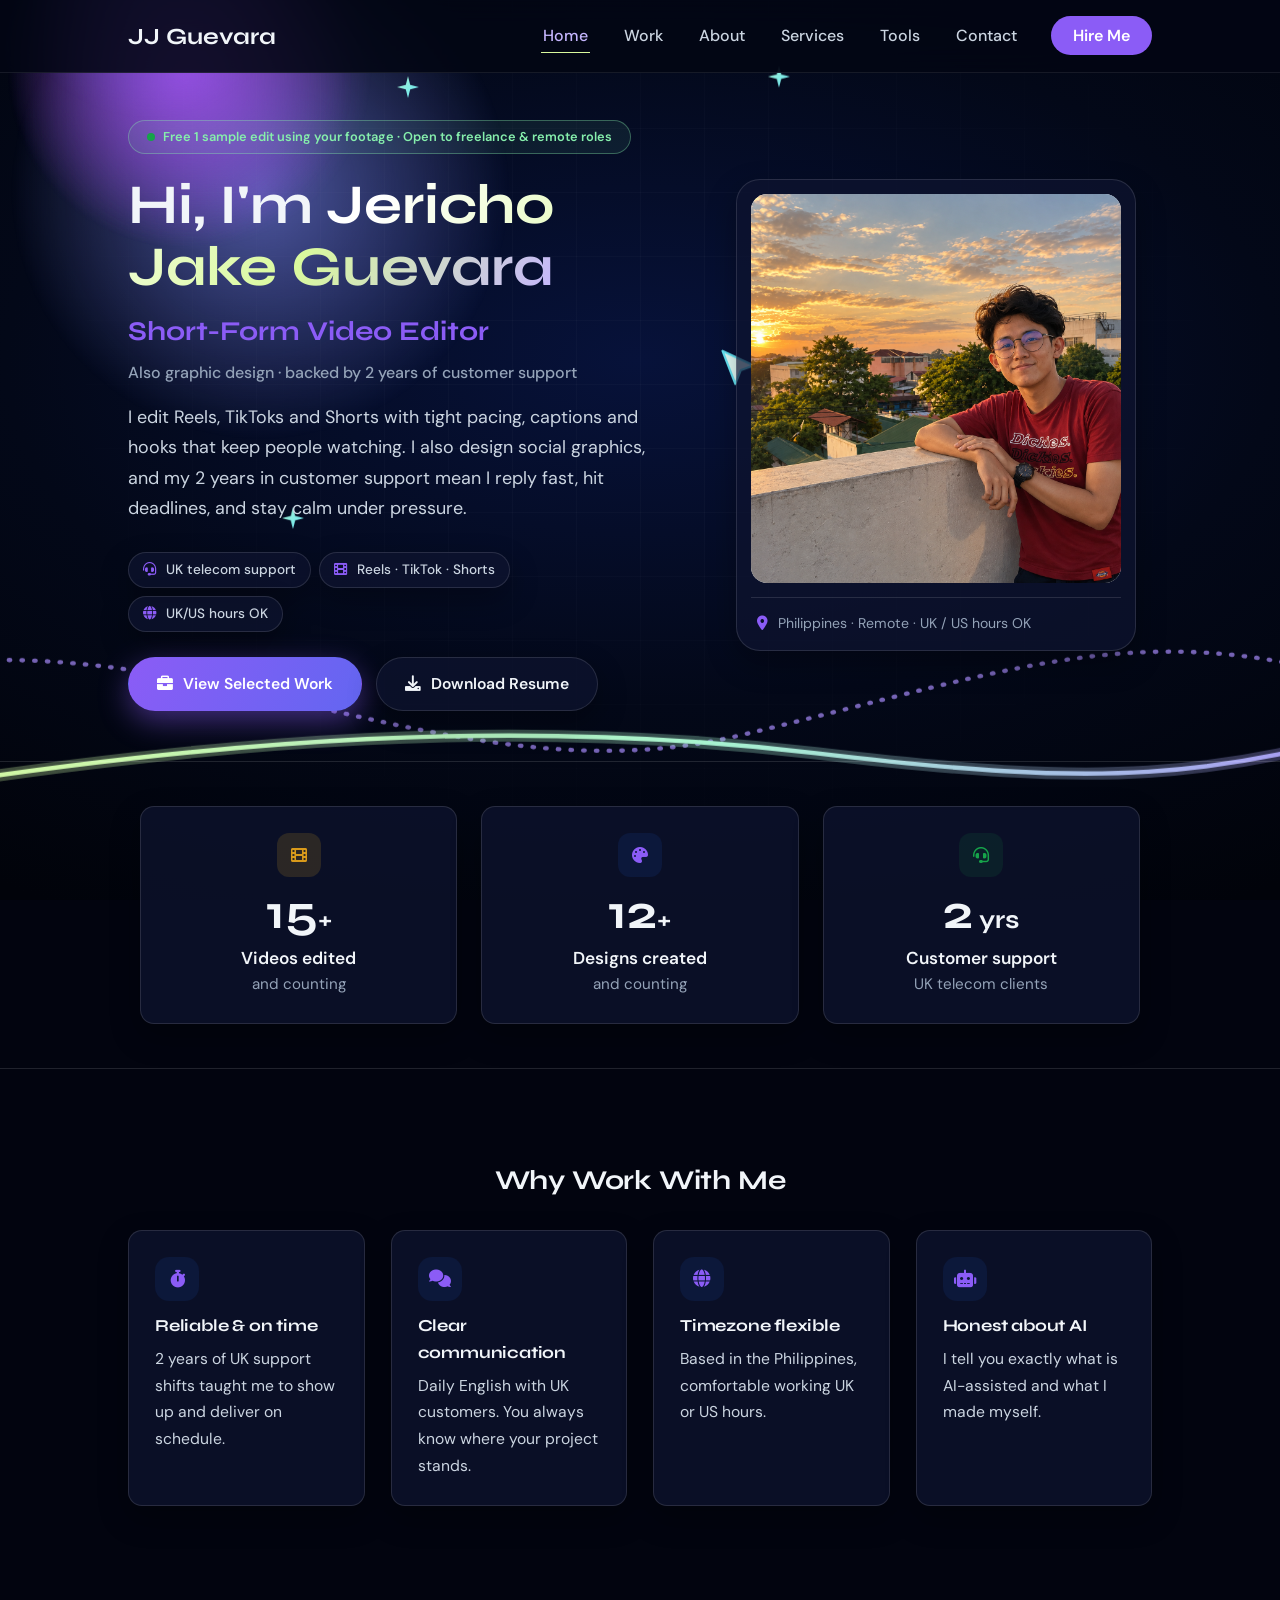
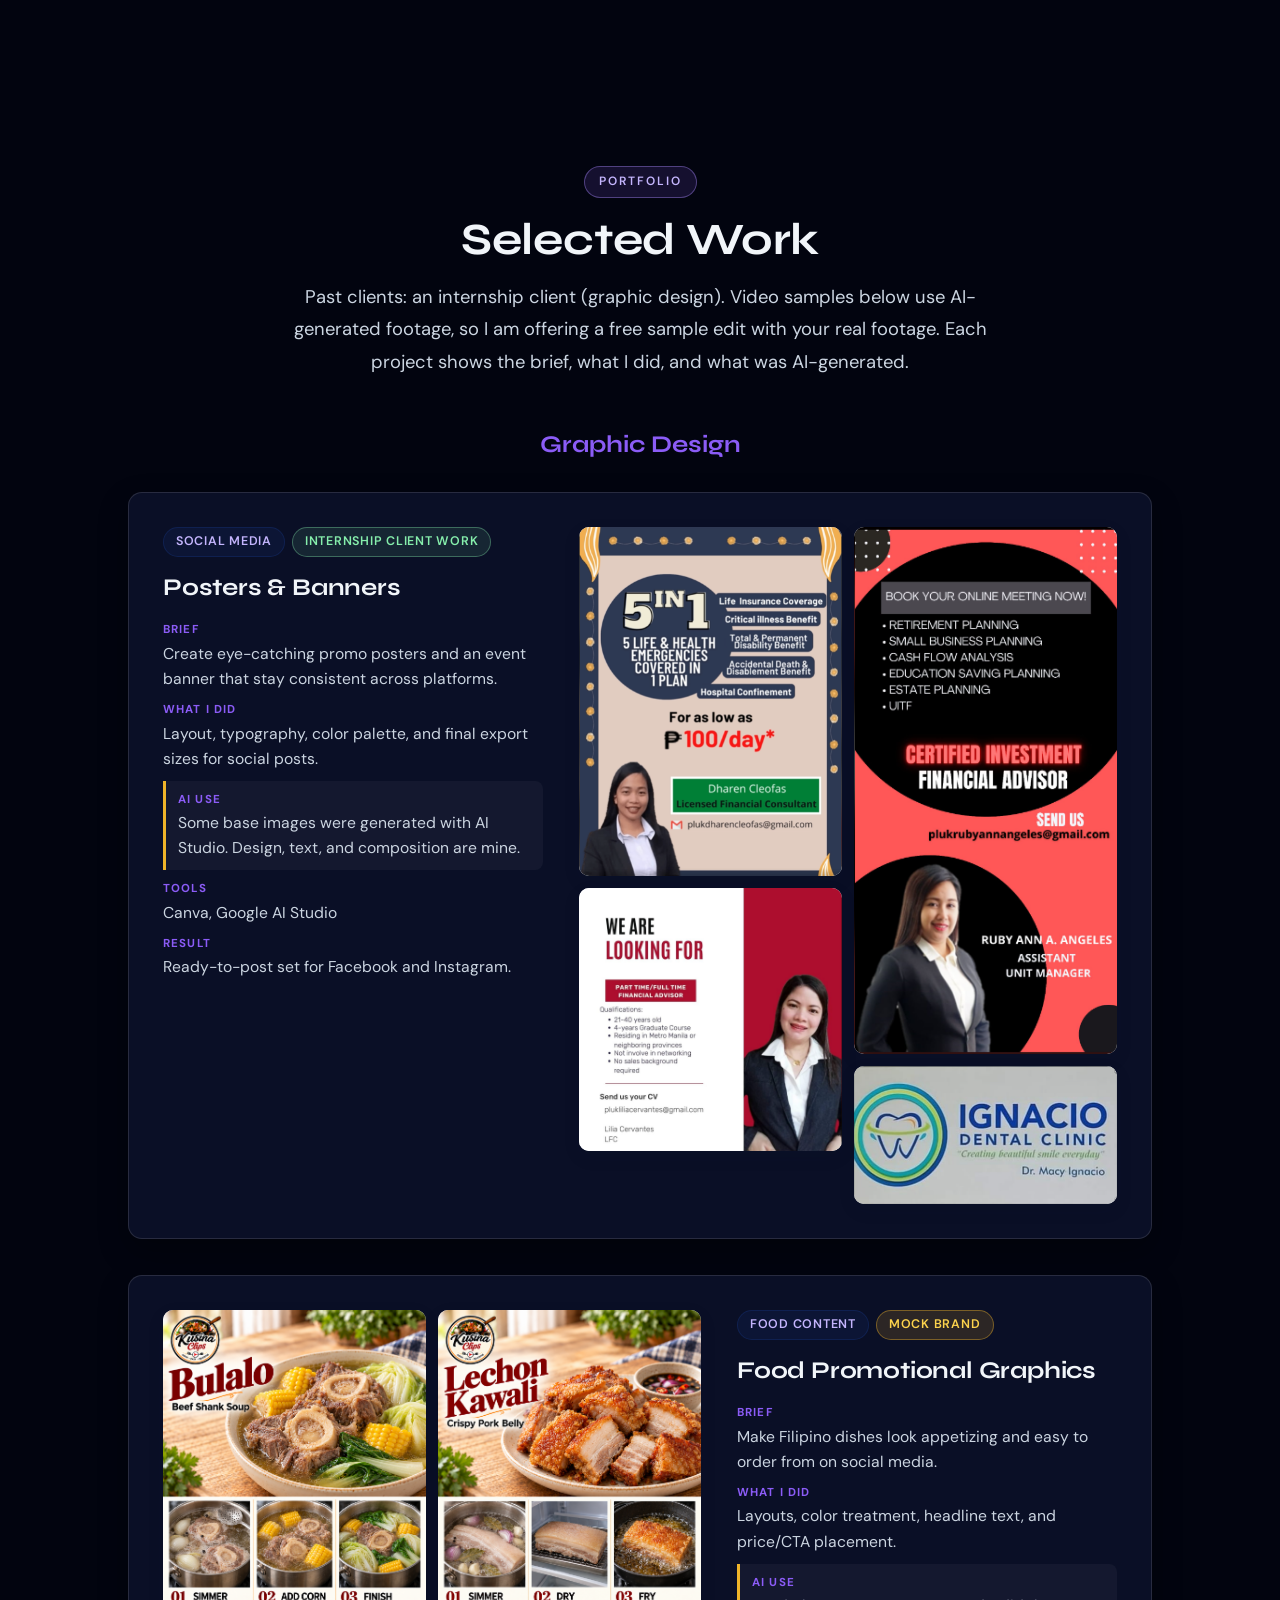
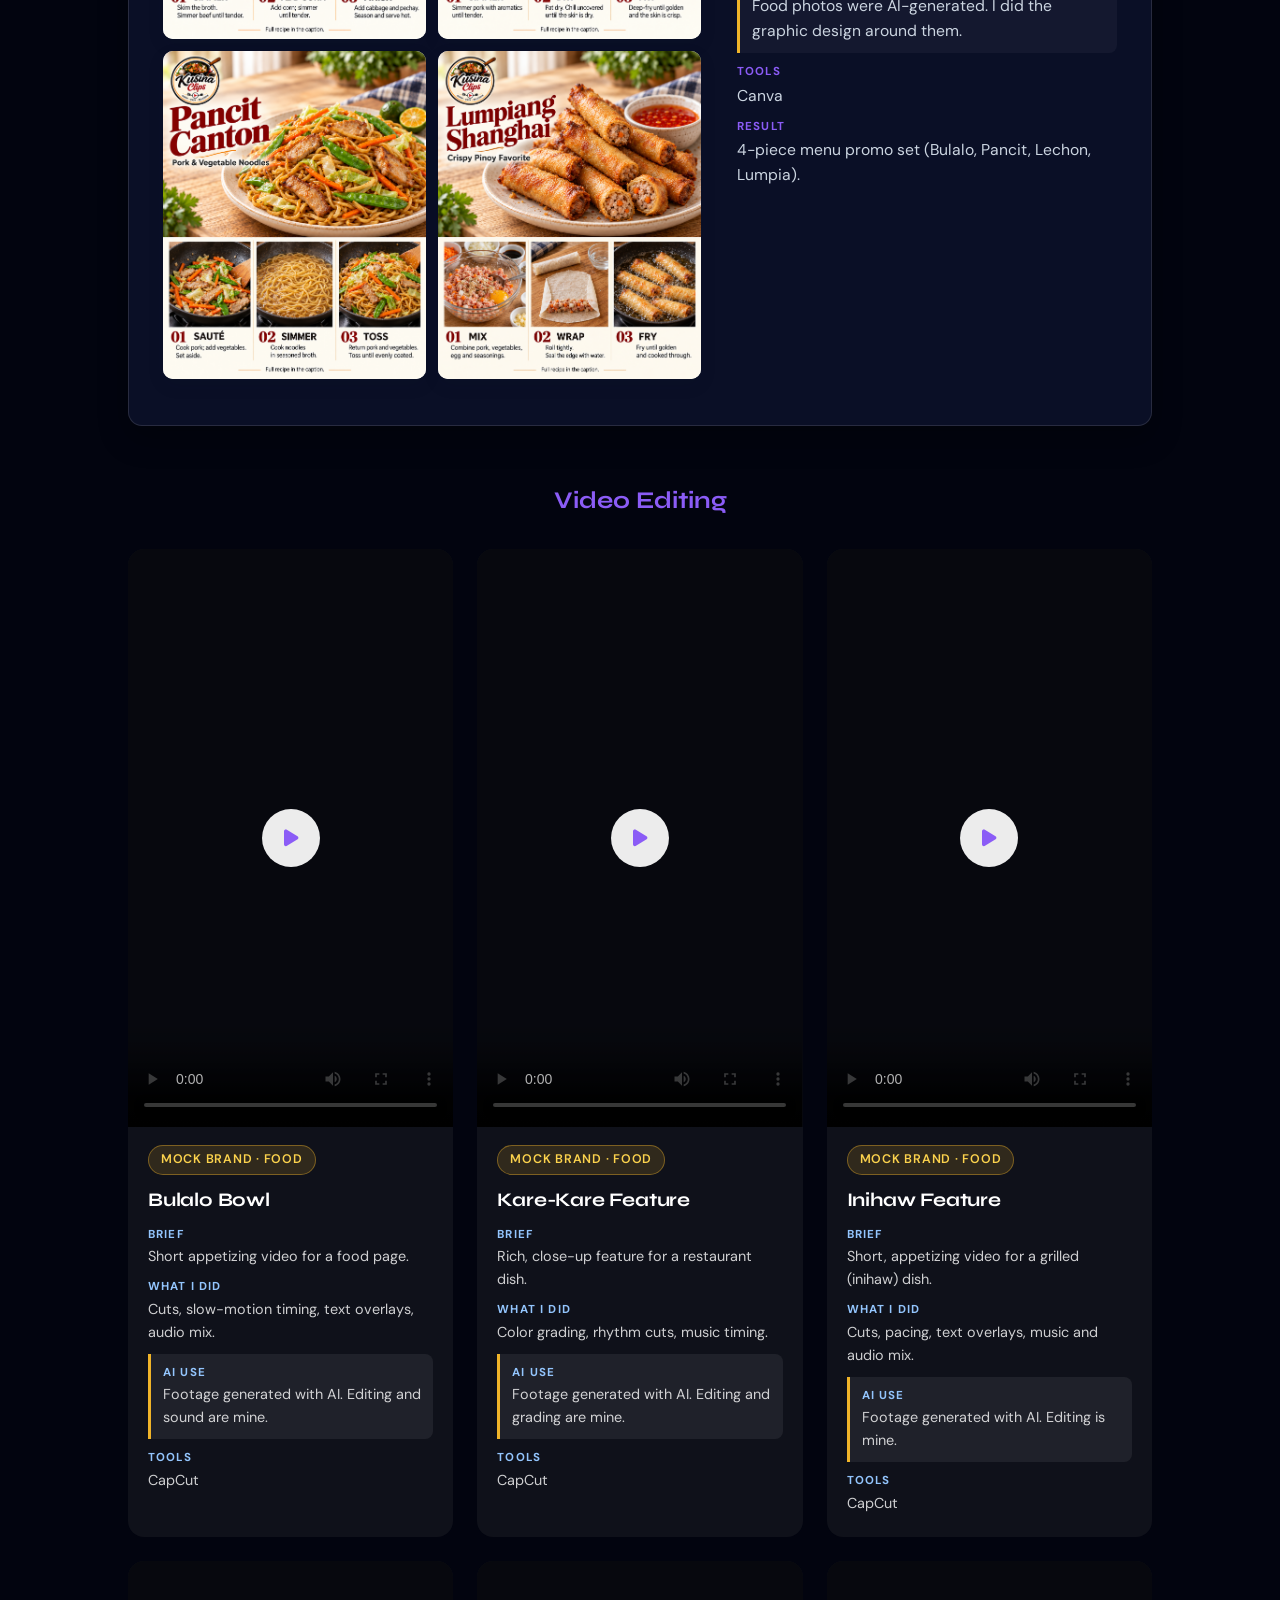
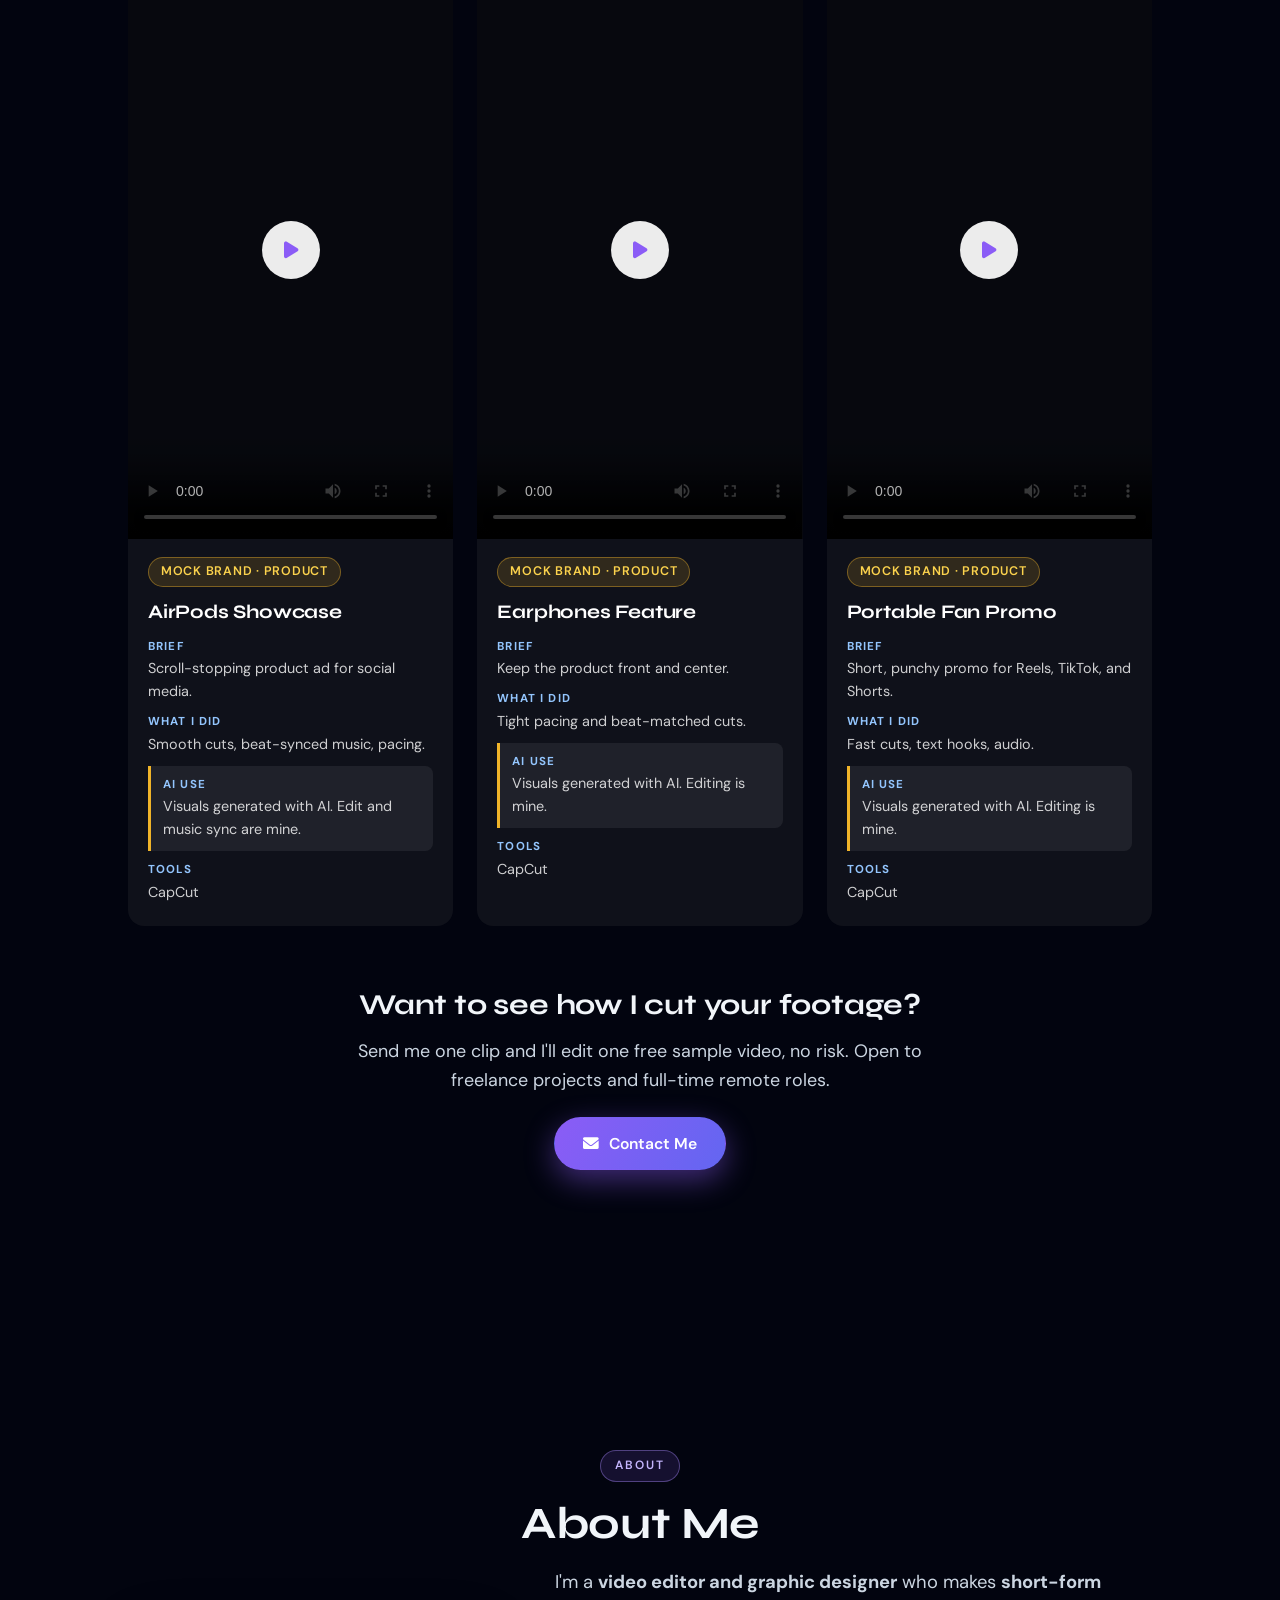
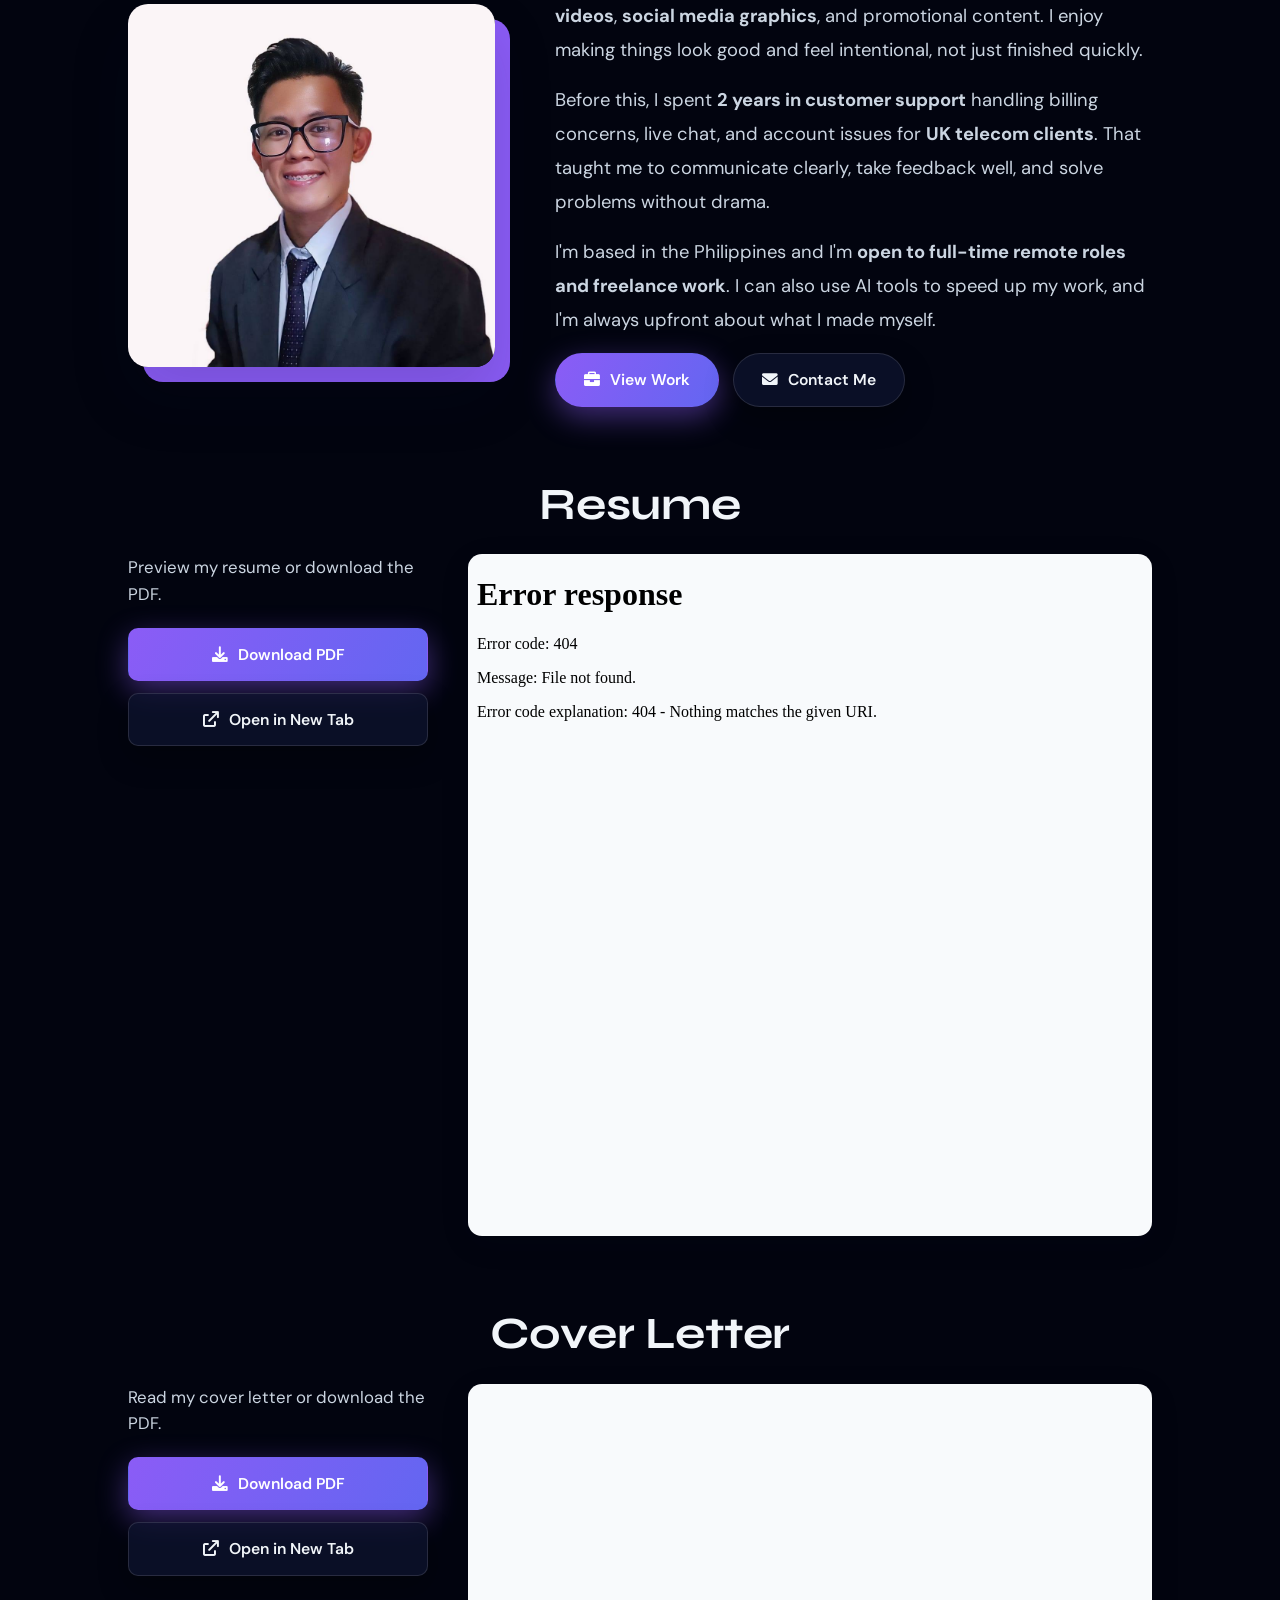
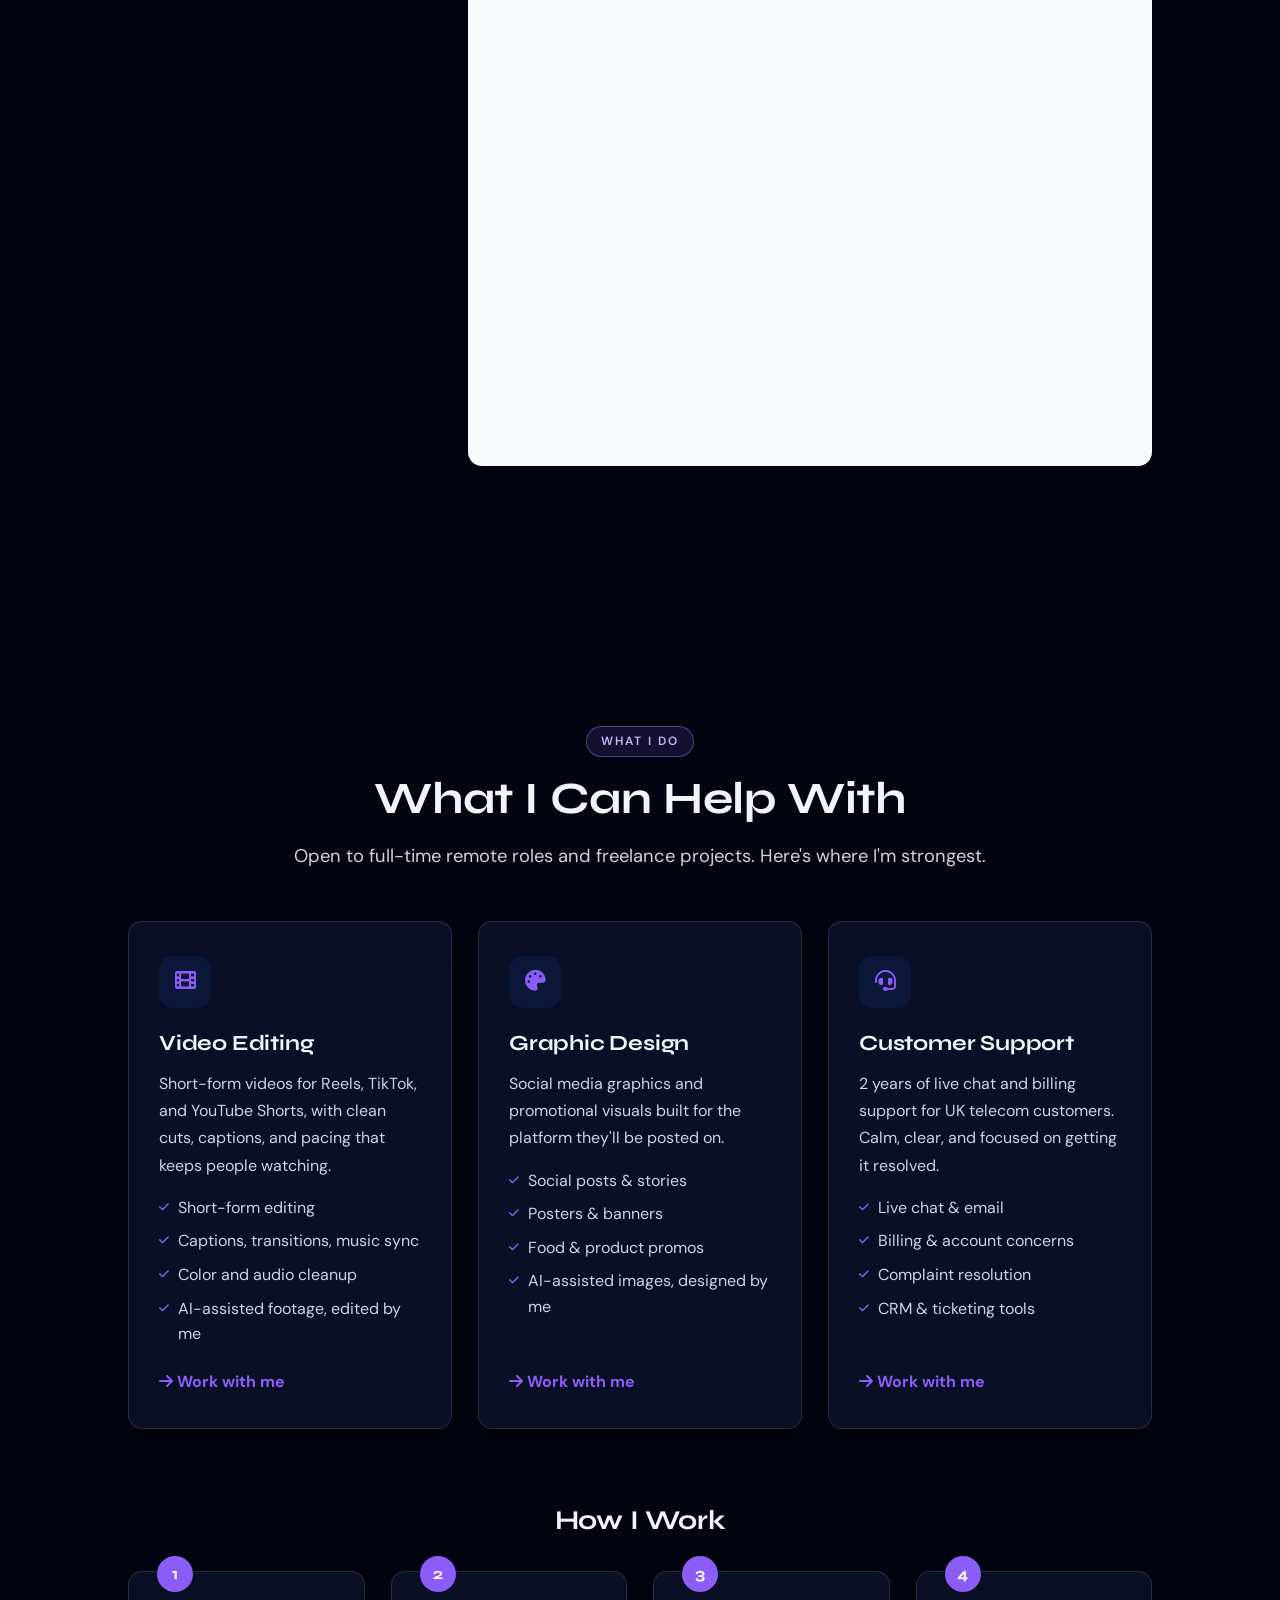
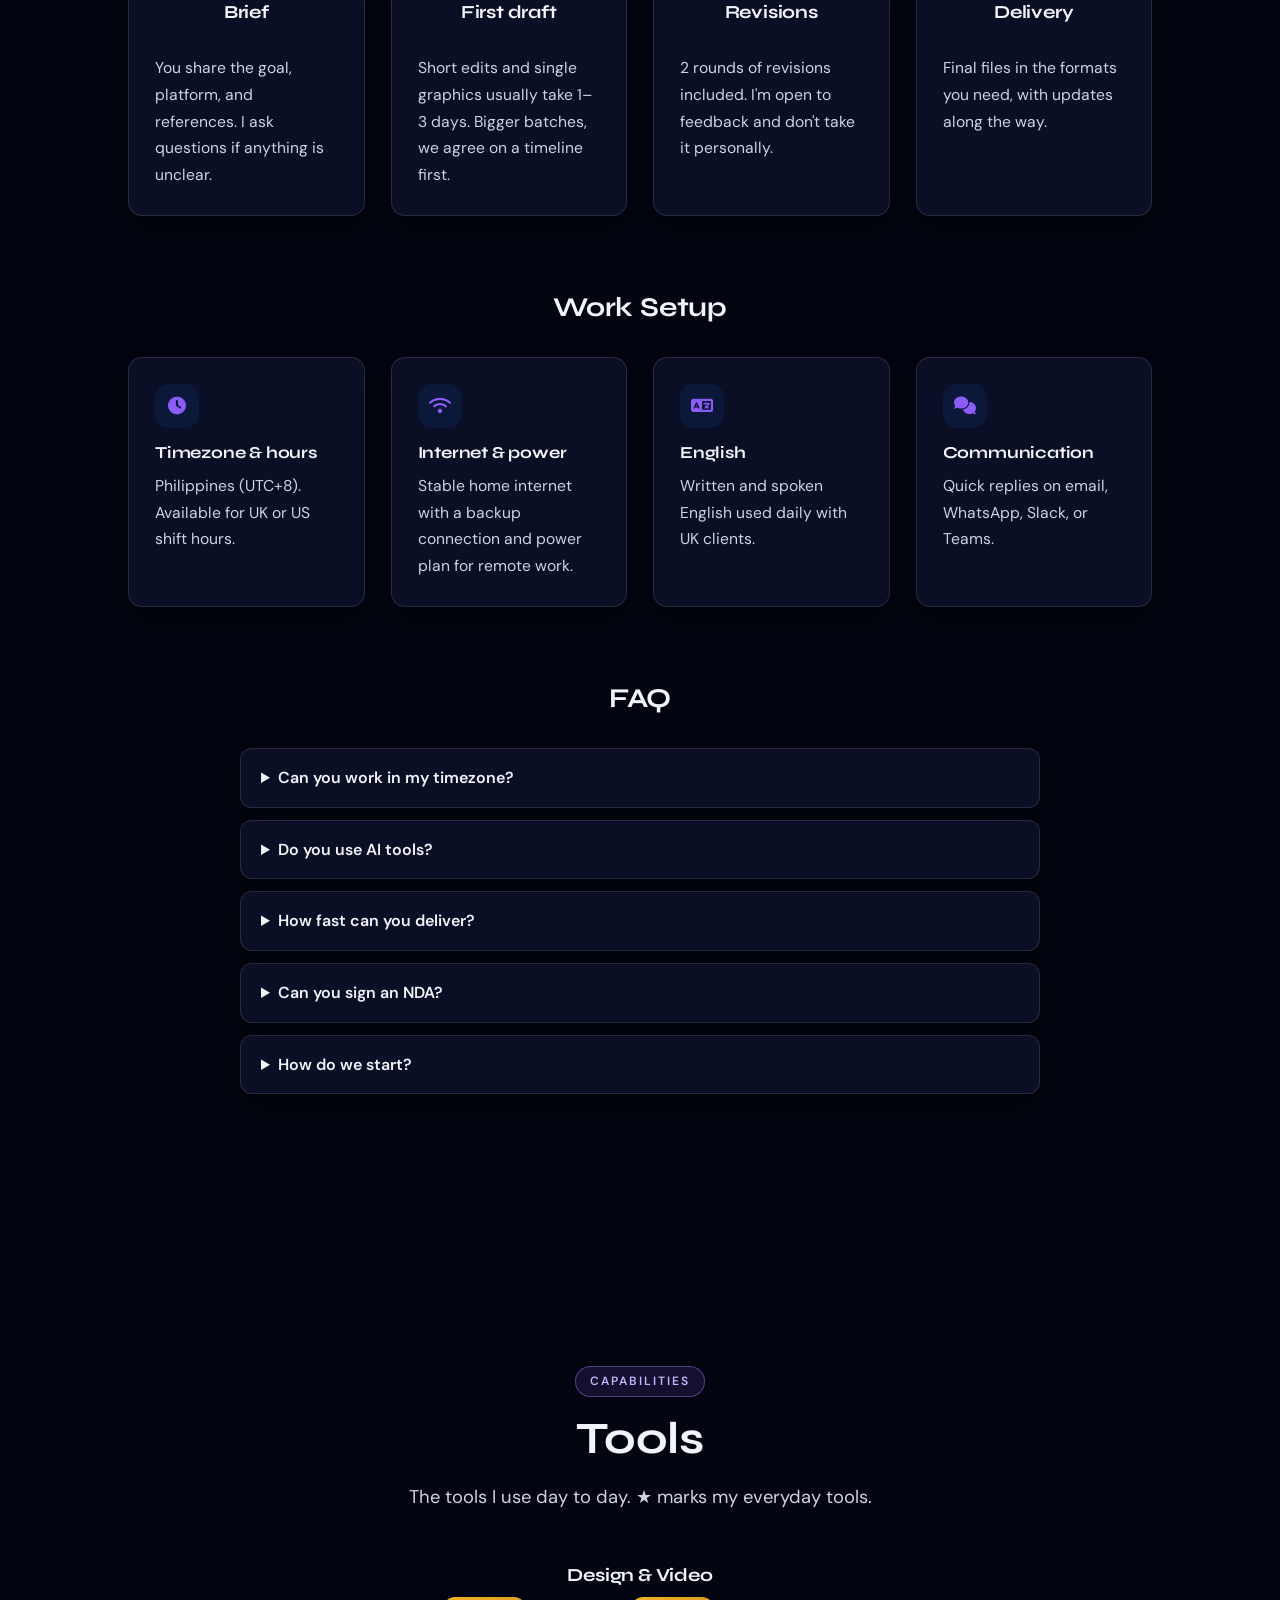
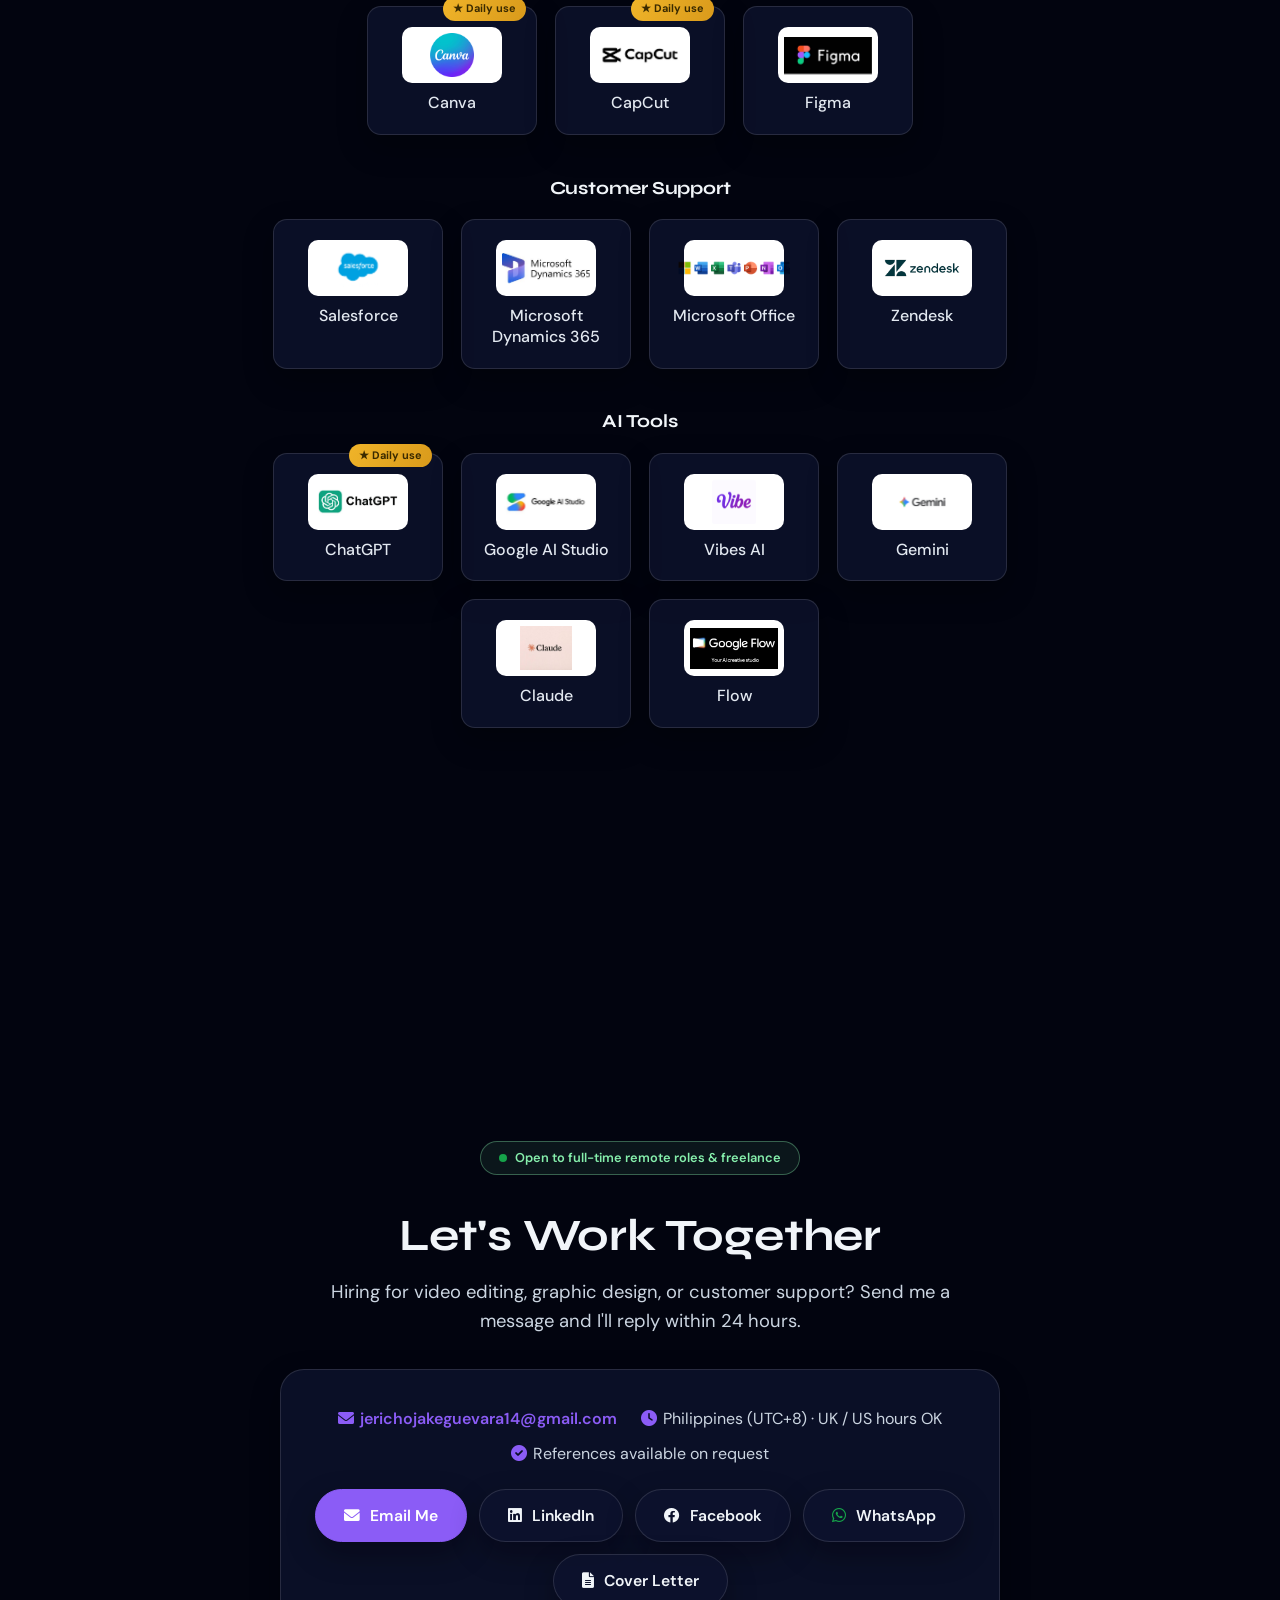
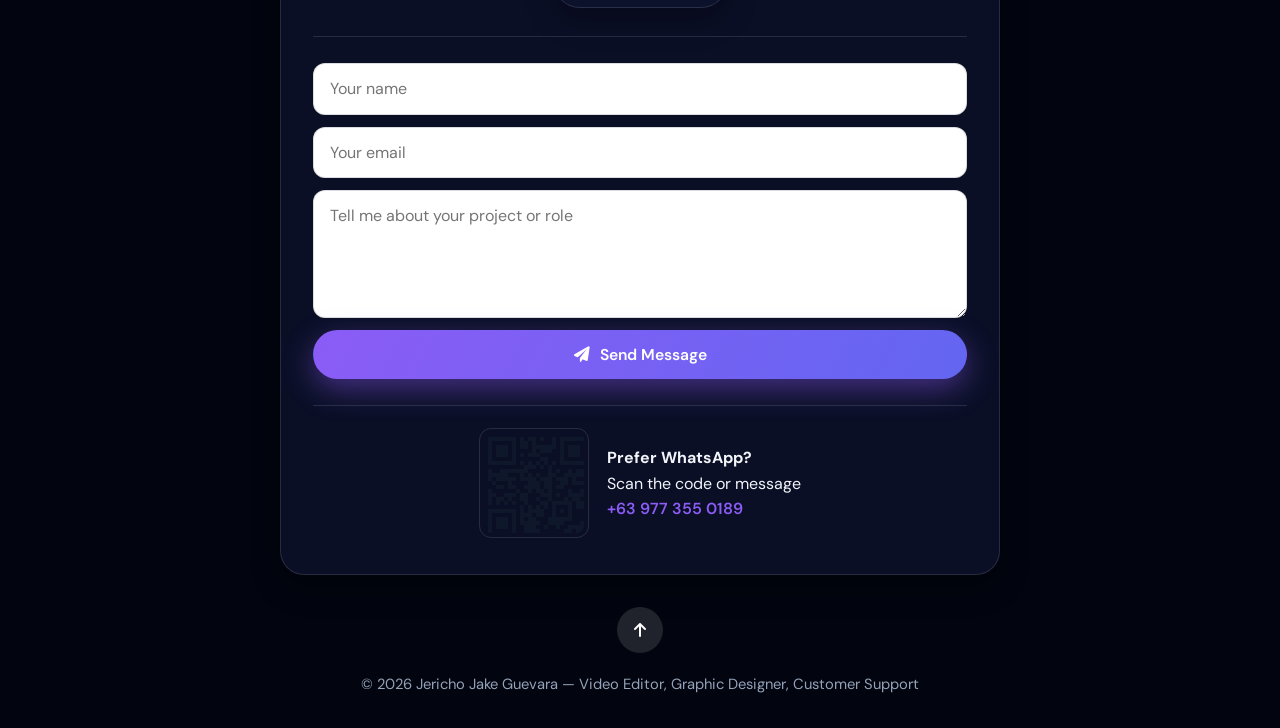
==== commit 381cc3c4: "Add files via upload" ====
--- a/index.html
+++ b/index.html
@@ -3,9 +3,9 @@
 <head>
 <meta charset="UTF-8">
 <meta name="viewport" content="width=device-width, initial-scale=1.0">
-<title>Jericho Jake Guevara | Video Editor &amp; Graphic Designer</title>
+<title>Jericho Jake Guevara | Short-Form Video Editor</title>
 <meta name="description" content="Jericho Jake Guevara — Video Editor & Graphic Designer with 2 years of customer support experience. Open to full-time remote roles & freelance.">
-<meta name="theme-color" content="#2563eb">
+<meta name="theme-color" content="#02040f">
 <link rel="canonical" href="https://jerichojake.netlify.app/">
 <meta property="og:type" content="website">
 <meta property="og:url" content="https://jerichojake.netlify.app/">
@@ -94,7 +94,7 @@
 /* about */
 .about-grid{display:grid;grid-template-columns:.8fr 1.3fr;gap:60px;align-items:center}
 .about-img{width:100%;max-width:400px;margin:0 auto;display:block;border-radius:20px;box-shadow:0 30px 60px rgba(15,23,42,.15),15px 15px 0 var(--p)}
-.about-text p{font-size:1.15rem;line-height:1.85;color:#1e293b;margin-bottom:1rem;max-width:62ch}
+.about-text p{font-size:1.15rem;line-height:1.85;color:var(--tx);margin-bottom:1rem;max-width:62ch}
 .resume{display:grid;grid-template-columns:300px 1fr;gap:40px;max-width:1100px;margin:24px auto 0}
 .resume-left p{color:var(--tx);margin-bottom:20px;font-size:1.05rem}
 .resume-btns{display:flex;flex-direction:column;gap:12px}
@@ -132,6 +132,7 @@
 .tool .lg{width:100px;height:56px;display:flex;align-items:center;justify-content:center}
 .tool img{max-width:100%;max-height:100%;object-fit:contain;mix-blend-mode:multiply}
 .tool span{font-size:1rem;font-weight:500;text-align:center;color:#1e293b;line-height:1.3}
+.tool img[alt="Google AI Studio"],.tool img[alt="Gemini"],.tool img[alt="Salesforce"],.tool img[alt="Microsoft Office"]{transform:scale(1.5)}
 .tool.top::after{content:'★ Daily use';position:absolute;top:-10px;right:10px;background:linear-gradient(120deg,var(--gold),#d99a1b);color:#3a2a00;font-size:.68rem;font-weight:700;padding:3px 10px;border-radius:100px}
 /* work */
 .pb{max-width:1140px;margin:0 auto 56px}
@@ -142,6 +143,7 @@
 .pi{position:sticky;top:110px}
 .tags{display:flex;flex-wrap:wrap;gap:7px;margin-bottom:12px}
 .tag{font-size:.78rem;font-weight:600;letter-spacing:.06em;text-transform:uppercase;color:var(--p);background:rgba(37,99,235,.08);border:1px solid rgba(37,99,235,.15);border-radius:20px;padding:4px 12px}
+.tag.real{color:#166534;background:rgba(22,163,74,.12);border-color:rgba(22,163,74,.35)}
 .tag.mock{color:#92610a;background:rgba(240,180,41,.15);border-color:rgba(240,180,41,.4)}
 .pi h3{font-size:1.5rem;margin-bottom:14px}
 .cs{display:flex;flex-direction:column;gap:10px;font-size:.98rem;color:var(--tx);line-height:1.6}
@@ -203,18 +205,83 @@
 .nav-links{display:none;position:absolute;top:100%;left:0;right:0;flex-direction:column;align-items:flex-start;gap:6px;background:#fff;padding:14px var(--gut) 20px;box-shadow:0 14px 28px rgba(15,23,42,.08)}
 .nav-links.active{display:flex}
 .resume-prev iframe{height:500px}.wa{flex-direction:column;text-align:center}}
+
+/* ===== DARK AURORA THEME ===== */
+:root{--p:#8b5cf6;--pd:#7c3aed;--bg:#02040f;--dk:#f1f5f9;--tx:#cbd5e1;--sl:#94a3b8;--mid:rgba(255,255,255,.04);--bd:rgba(255,255,255,.12);--lime:#d9f99d}
+body{background:#02040f}
+.panel{background:transparent;scroll-behavior:auto}
+.alt,.stats,.hero{background:transparent!important}
+nav{background:rgba(3,6,20,.88);border-bottom:1px solid rgba(255,255,255,.08)}
+.nav-links.active{background:rgba(3,6,20,.97)}
+.nav-links a.nav-active,.label,.tag{color:#c4b5fd}
+.label{background:rgba(139,92,246,.14);border-color:rgba(167,139,250,.4)}
+.nav-links a::after{background:var(--lime)}
+.hero h1 span{background:linear-gradient(120deg,#fff 10%,var(--lime) 60%,#c4b5fd);-webkit-background-clip:text;background-clip:text;-webkit-text-fill-color:transparent}
+.eyebrow{color:#86efac;background:rgba(134,239,172,.08);border-color:rgba(134,239,172,.35)}
+.photo-card,.stat,.chips span,.faq details,.card,.tool,.pr,.ccard,.btn-ghost,.cta-pill{background:rgba(14,20,48,.72);border-color:rgba(255,255,255,.12);box-shadow:0 12px 30px rgba(0,0,0,.3)}
+.btn-ghost,.cta-pill{color:#f1f5f9}
+.btn-ghost:hover,.cta-pill:hover{color:var(--lime);border-color:var(--lime)}
+.btn-primary{background:linear-gradient(120deg,#8b5cf6,#6366f1);box-shadow:0 10px 30px rgba(139,92,246,.45)}
+.tool .lg{background:#fff;border-radius:10px;padding:6px}
+.tool span{color:#e2e8f0}
+.tag.real{color:#86efac;background:rgba(134,239,172,.1);border-color:rgba(134,239,172,.35)}
+.tag.mock{color:#fcd34d}
+.stat:hover,.card:hover,.tool:hover,.pr:hover{border-color:rgba(217,249,157,.4)}
+footer,footer#contact{background:transparent!important}
+.totop{background:rgba(255,255,255,.12)}
+.reveal{transform:translateY(44px);transition:opacity 1s cubic-bezier(.22,1,.36,1),transform 1s cubic-bezier(.22,1,.36,1)}
+.reveal.visible{transform:none}
+/* background layers (GPU-friendly: transforms only) */
+#bg{position:fixed;inset:0;z-index:0;overflow:hidden;pointer-events:none;background:radial-gradient(ellipse 90% 70% at 50% 40%,#07123a 0%,#030818 55%,#01030a 100%)}
+#bg::after{content:'';position:absolute;inset:0;background-image:linear-gradient(rgba(255,255,255,.025) 1px,transparent 1px),linear-gradient(90deg,rgba(255,255,255,.025) 1px,transparent 1px);background-size:64px 64px;-webkit-mask-image:radial-gradient(ellipse at 50% 40%,#000 20%,transparent 75%);mask-image:radial-gradient(ellipse at 50% 40%,#000 20%,transparent 75%)}
+#bg .par{position:absolute;will-change:transform}
+.orb{border-radius:50%;will-change:transform;animation:orb 18s ease-in-out infinite alternate}
+.o1{width:520px;height:520px;top:-180px;right:6%;background:radial-gradient(circle,rgba(129,140,248,.6),transparent 68%)}
+.o2{width:380px;height:380px;top:10%;left:-40px;background:radial-gradient(circle,rgba(168,85,247,.65),transparent 68%);animation-duration:13s}
+.o3{width:300px;height:300px;top:50%;left:8%;background:radial-gradient(circle,rgba(99,102,241,.4),transparent 68%);animation-duration:20s}
+.o4{width:360px;height:360px;top:58%;right:-30px;background:radial-gradient(circle,rgba(168,85,247,.55),transparent 68%);animation-duration:15s}
+@keyframes orb{0%{transform:translate3d(0,0,0) scale(1)}100%{transform:translate3d(40px,-30px,0) scale(1.12)}}
+#bg svg.waves{position:absolute;left:-5%;width:110%;bottom:-4%;height:58vh;will-change:transform;animation:wv 12s ease-in-out infinite alternate}
+.w2{animation:wv2 17s ease-in-out infinite alternate;transform-origin:center}
+@keyframes wv{0%{transform:translate3d(-2%,0,0)}100%{transform:translate3d(2%,-3%,0)}}
+@keyframes wv2{0%{transform:translate3d(2%,2%,0)}100%{transform:translate3d(-2%,-2%,0)}}
+.spk{width:22px;height:22px;background:linear-gradient(135deg,#a7f3d0,#67e8f9);clip-path:polygon(50% 0,60% 40%,100% 50%,60% 60%,50% 100%,40% 60%,0 50%,40% 40%);will-change:transform,opacity;animation:tw 3.4s ease-in-out infinite}
+@keyframes tw{0%,100%{opacity:.25;transform:scale(.6) rotate(0)}50%{opacity:1;transform:scale(1.15) rotate(25deg)}}
+.cur{width:44px;height:44px;will-change:transform;animation:fl 7s ease-in-out infinite alternate}
+@keyframes fl{from{transform:translate3d(0,0,0) rotate(-4deg)}to{transform:translate3d(46px,-34px,0) rotate(6deg)}}
+@media(prefers-reduced-motion:reduce){#bg *,.reveal{animation:none!important;transition:none!important}}
+/* ===== SINGLE-PAGE FLOW ===== */
+html,body{height:auto;overflow-x:hidden}
+html{scroll-behavior:auto}
+body{overflow-y:auto}
+.panel,.panel.active{position:relative;inset:auto;overflow:visible;opacity:1;visibility:visible;pointer-events:all;transform:none;transition:none;min-height:100vh}
+.pc{min-height:100vh}
 </style>
 </head>
 <body>
+<div id="bg" aria-hidden="true">
+<div class="par" style="--k:-.04" data-k="-.04"><div class="orb o1"></div></div>
+<div class="par" style="--k:-.07" data-k="-.07"><div class="orb o2"></div></div>
+<div class="par" style="--k:-.1" data-k="-.1"><div class="orb o3"></div></div>
+<div class="par" style="--k:-.06" data-k="-.06"><div class="orb o4"></div></div>
+<div class="par" style="--k:-.015;left:0;right:0;bottom:0;top:0" data-k="-.015"><svg class="waves" viewBox="0 0 1440 600" preserveAspectRatio="none">
+<defs><linearGradient id="gw" x1="0" x2="1"><stop offset="0" stop-color="#d9f99d"/><stop offset=".55" stop-color="#a7f3d0"/><stop offset="1" stop-color="#a78bfa"/></linearGradient></defs>
+<g class="w2"><path d="M-80 330 C250 250 520 480 820 400 S1250 250 1520 360" fill="none" stroke="#a78bfa" stroke-width="5" stroke-linecap="round" stroke-dasharray="1 12" opacity=".7"/></g>
+<path d="M-80 470 C300 400 600 380 900 420 S1300 450 1520 380" fill="none" stroke="url(#gw)" stroke-width="14" opacity=".3"/>
+<path d="M-80 470 C300 400 600 380 900 420 S1300 450 1520 380" fill="none" stroke="url(#gw)" stroke-width="5" stroke-linecap="round"/>
+</svg></div>
+<div class="par" style="top:24%;left:31%;--k:-0.08" data-k="-0.08"><div class="spk" style="animation-delay:0s"></div></div><div class="par" style="top:17%;left:60%;--k:-0.05" data-k="-0.05"><div class="spk" style="animation-delay:1.2s"></div></div><div class="par" style="top:44%;left:80%;--k:-0.09" data-k="-0.09"><div class="spk" style="animation-delay:2.1s"></div></div><div class="par" style="top:68%;left:22%;--k:-0.06" data-k="-0.06"><div class="spk" style="animation-delay:0.7s"></div></div>
+<div class="par" style="top:58%;left:56%;--k:-.1" data-k="-.1"><svg class="cur" viewBox="0 0 24 24"><path d="M3 2l17 8-7 2.5L10 20z" fill="#e6fffa" stroke="#67e8f9" stroke-width="1.2" stroke-linejoin="round"/></svg></div>
+</div>
 <nav id="nav">
   <div class="logo" data-panel="home">JJ Guevara</div>
   <div class="menu-toggle" id="burger" role="button" aria-label="Toggle menu" tabindex="0"><i class="fas fa-bars"></i></div>
   <ul class="nav-links" id="navlist">
     <li><a href="#home" data-panel="home">Home</a></li>
+    <li><a href="#projects" data-panel="projects">Work</a></li>
     <li><a href="#about" data-panel="about">About</a></li>
     <li><a href="#services" data-panel="services">Services</a></li>
     <li><a href="#tools" data-panel="tools">Tools</a></li>
-    <li><a href="#projects" data-panel="projects">Work</a></li>
     <li><a href="#contact" data-panel="contact">Contact</a></li>
     <li><a href="#contact" data-panel="contact" class="btn-hire">Hire Me</a></li>
   </ul>
@@ -225,11 +292,11 @@
   <section class="hero" style="padding-bottom:50px">
     <div class="hero-grid">
       <div>
-        <div class="eyebrow reveal"><span class="dot-live"></span> Open to full-time remote roles &amp; freelance</div>
+        <div class="eyebrow reveal"><span class="dot-live"></span> Free 1 sample edit using your footage · Open to freelance &amp; remote roles</div>
         <h1 class="reveal d1">Hi, I'm <span>Jericho Jake Guevara</span></h1>
-        <div class="role reveal d2">Video Editor &amp; Graphic Designer</div>
-        <div class="role-sub reveal d2">+ 2 years customer support experience</div>
-        <p class="hero-intro reveal d2">I edit short-form videos and design social media graphics that look clean and keep people watching. My support background means I communicate clearly, meet deadlines, and stay calm under pressure.</p>
+        <div class="role reveal d2">Short-Form Video Editor</div>
+        <div class="role-sub reveal d2">Also graphic design · backed by 2 years of customer support</div>
+        <p class="hero-intro reveal d2">I edit Reels, TikToks and Shorts with tight pacing, captions and hooks that keep people watching. I also design social graphics, and my 2 years in customer support mean I reply fast, hit deadlines, and stay calm under pressure.</p>
         <div class="chips reveal d2"><span><i class="fas fa-headset"></i> UK telecom support</span><span><i class="fas fa-film"></i> Reels · TikTok · Shorts</span><span><i class="fas fa-globe"></i> UK/US hours OK</span></div>
         <div class="hero-btns reveal d3">
           <a href="#projects" data-panel="projects" class="btn-primary"><i class="fas fa-briefcase"></i> View Selected Work</a>
@@ -258,126 +325,17 @@
     </div></div></section>
 </div>
 
-<!-- ABOUT -->
-<div class="panel" id="panel-about"><div class="pc"><section>
-  <div class="sec-head reveal"><span class="label">About</span><h2 class="sec-title">About Me</h2></div>
-  <div class="about-grid">
-    <img src="assets/jericho-1.jpg" class="about-img reveal" alt="Jericho Jake Guevara">
-    <div class="about-text reveal d2">
-      <p>I'm a <strong>video editor and graphic designer</strong> who makes <strong>short-form videos</strong>, <strong>social media graphics</strong>, and promotional content. I enjoy making things look good and feel intentional, not just finished quickly.</p>
-      <p>Before this, I spent <strong>2 years in customer support</strong> handling billing concerns, live chat, and account issues for <strong>UK telecom clients</strong>. That taught me to communicate clearly, take feedback well, and solve problems without drama.</p>
-      <p>I'm based in the Philippines and I'm <strong>open to full-time remote roles and freelance work</strong>. I can also use AI tools to speed up my work, and I'm always upfront about what I made myself.</p>
-      <div class="about-cta">
-        <a href="#projects" data-panel="projects" class="btn-primary"><i class="fas fa-briefcase"></i> View Work</a>
-        <a href="#contact" data-panel="contact" class="btn-ghost"><i class="fas fa-envelope"></i> Contact Me</a>
-      </div>
-    </div>
-  </div>
-  <div class="sec-head reveal" style="margin-top:72px"><h2 class="sec-title">Resume</h2></div>
-  <div class="resume">
-    <div class="resume-left reveal">
-      <p>Preview my resume or download the PDF.</p>
-      <div class="resume-btns">
-        <a href="assets/JJ_RESUME.PDF" download class="btn-primary"><i class="fas fa-download"></i> Download PDF</a>
-        <a href="assets/JJ_RESUME.PDF" target="_blank" rel="noopener" class="btn-ghost"><i class="fas fa-arrow-up-right-from-square"></i> Open in New Tab</a>
-      </div>
-    </div>
-    <div class="resume-prev reveal d2" id="resumePrev">
-      <img src="assets/resume-page1.webp" alt="Resume preview, page 1" onerror="this.parentNode.innerHTML='<iframe src=&quot;assets/JJ_RESUME.PDF&quot; title=&quot;Resume&quot;></iframe>'">
-    </div>
-  </div>
-  <div class="sec-head reveal" style="margin-top:72px"><h2 class="sec-title">Cover Letter</h2></div>
-  <div class="resume">
-    <div class="resume-left reveal">
-      <p>Read my cover letter or download the PDF.</p>
-      <div class="resume-btns">
-        <a href="assets/cover_letter.pdf" download class="btn-primary"><i class="fas fa-download"></i> Download PDF</a>
-        <a href="assets/cover_letter.pdf" target="_blank" rel="noopener" class="btn-ghost"><i class="fas fa-arrow-up-right-from-square"></i> Open in New Tab</a>
-      </div>
-    </div>
-    <div class="resume-prev reveal d2"><iframe src="assets/cover_letter.pdf" title="Cover letter"></iframe></div>
-  </div>
-</section></div></div>
-
-<!-- SERVICES -->
-<div class="panel" id="panel-services"><div class="pc alt"><section class="alt">
-  <div class="sec-head reveal"><span class="label">What I Do</span><h2 class="sec-title">What I Can Help With</h2></div>
-  <p class="sec-desc reveal">Open to full-time remote roles and freelance projects. Here's where I'm strongest.</p>
-  <div class="grid3">
-    <div class="card reveal d1"><div class="ic"><i class="fas fa-film"></i></div><h3>Video Editing</h3><p>Short-form videos for Reels, TikTok, and YouTube Shorts, with clean cuts, captions, and pacing that keeps people watching.</p>
-      <ul><li><i class="fas fa-check"></i>Short-form editing</li><li><i class="fas fa-check"></i>Captions, transitions, music sync</li><li><i class="fas fa-check"></i>Color and audio cleanup</li><li><i class="fas fa-check"></i>AI-assisted footage, edited by me</li></ul>
-      <a href="#contact" data-panel="contact" class="more"><i class="fas fa-arrow-right"></i> Work with me</a></div>
-    <div class="card reveal d2"><div class="ic"><i class="fas fa-palette"></i></div><h3>Graphic Design</h3><p>Social media graphics and promotional visuals built for the platform they'll be posted on.</p>
-      <ul><li><i class="fas fa-check"></i>Social posts &amp; stories</li><li><i class="fas fa-check"></i>Posters &amp; banners</li><li><i class="fas fa-check"></i>Food &amp; product promos</li><li><i class="fas fa-check"></i>AI-assisted images, designed by me</li></ul>
-      <a href="#contact" data-panel="contact" class="more"><i class="fas fa-arrow-right"></i> Work with me</a></div>
-    <div class="card reveal d3"><div class="ic"><i class="fas fa-headset"></i></div><h3>Customer Support</h3><p>2 years of live chat and billing support for UK telecom customers. Calm, clear, and focused on getting it resolved.</p>
-      <ul><li><i class="fas fa-check"></i>Live chat &amp; email</li><li><i class="fas fa-check"></i>Billing &amp; account concerns</li><li><i class="fas fa-check"></i>Complaint resolution</li><li><i class="fas fa-check"></i>CRM &amp; ticketing tools</li></ul>
-      <a href="#contact" data-panel="contact" class="more"><i class="fas fa-arrow-right"></i> Work with me</a></div>
-  </div>
-
-  <div class="setup reveal"><h3>How I Work</h3>
-    <div class="grid3 steps" style="grid-template-columns:repeat(auto-fit,minmax(220px,1fr))">
-      <div class="card"><h3>Brief</h3><p>You share the goal, platform, and references. I ask questions if anything is unclear.</p></div>
-      <div class="card"><h3>First draft</h3><p>Short edits and single graphics usually take 1–3 days. Bigger batches, we agree on a timeline first.</p></div>
-      <div class="card"><h3>Revisions</h3><p>2 rounds of revisions included. I'm open to feedback and don't take it personally.</p></div>
-      <div class="card"><h3>Delivery</h3><p>Final files in the formats you need, with updates along the way.</p></div>
-    </div>
-  </div>
-
-  <div class="setup reveal"><h3>Work Setup</h3>
-    <div class="grid3" style="grid-template-columns:repeat(auto-fit,minmax(220px,1fr))">
-      <div class="card"><div class="ic"><i class="fas fa-clock"></i></div><h4>Timezone &amp; hours</h4><p>Philippines (UTC+8). Available for UK or US shift hours.</p></div>
-      <div class="card"><div class="ic"><i class="fas fa-wifi"></i></div><h4>Internet &amp; power</h4><p>Stable home internet with a backup connection and power plan for remote work.</p></div>
-      <div class="card"><div class="ic"><i class="fas fa-language"></i></div><h4>English</h4><p>Written and spoken English used daily with UK clients.</p></div>
-      <div class="card"><div class="ic"><i class="fas fa-comments"></i></div><h4>Communication</h4><p>Quick replies on email, WhatsApp, Slack, or Teams.</p></div>
-    </div>
-  </div>
-  <div class="setup reveal"><h3>FAQ</h3><div class="faq">
-    <details><summary>Can you work in my timezone?</summary><p>I'm in the Philippines (UTC+8) and have worked UK business hours. I'm happy to overlap with UK or US hours.</p></details>
-    <details><summary>Do you use AI tools?</summary><p>Yes, to speed up visuals and footage. I always say what is AI-generated and what I did myself (editing, captions, audio, layout, design).</p></details>
-    <details><summary>How fast can you deliver?</summary><p>Short edits and single graphics usually take 1–3 days. Bigger batches, we agree on a timeline first.</p></details>
-    <details><summary>Can you sign an NDA?</summary><p>Yes, if your project needs one.</p></details>
-    <details><summary>How do we start?</summary><p>Send me a message with your brief. I reply within 24 hours, and we can begin with a small trial task if you'd like.</p></details>
-  </div></div>
-</section></div></div>
-
-<!-- TOOLS -->
-<div class="panel" id="panel-tools"><div class="pc"><section>
-  <div class="sec-head reveal"><span class="label">Capabilities</span><h2 class="sec-title">Tools</h2></div>
-  <p class="sec-desc reveal">The tools I use day to day. ★ marks my everyday tools.</p>
-  <div class="tg reveal"><h3>Design &amp; Video</h3><div class="tools">
-    <div class="tool top"><div class="lg"><img src="assets/logos/canva.jpg" alt="Canva"></div><span>Canva</span></div>
-    <div class="tool top"><div class="lg"><img src="assets/logos/capcut.jpg" alt="CapCut"></div><span>CapCut</span></div>
-    <div class="tool"><div class="lg"><img src="assets/logos/figma.jpg" alt="Figma"></div><span>Figma</span></div></div></div>
-  <div class="tg reveal"><h3>AI Tools</h3><div class="tools">
-    <div class="tool top"><div class="lg"><img src="assets/logos/chatgpt.jpg" alt="ChatGPT"></div><span>ChatGPT</span></div>
-    <div class="tool"><div class="lg"><img src="assets/logos/studio.jpg" alt="Google AI Studio"></div><span>Google AI Studio</span></div>
-    <div class="tool"><div class="lg"><img src="assets/logos/vibes.png" alt="Vibes AI"></div><span>Vibes AI</span></div>
-    <div class="tool"><div class="lg"><img src="assets/logos/gemini.png" alt="Gemini"></div><span>Gemini</span></div>
-    <div class="tool"><div class="lg"><img src="assets/logos/claude.jpg" alt="Claude"></div><span>Claude</span></div>
-    <div class="tool"><div class="lg"><img src="assets/logos/flow.jpg" alt="Google Flow"></div><span>Flow</span></div></div></div>
-  <div class="tg reveal"><h3>Customer Support</h3><div class="tools">
-    <div class="tool"><div class="lg"><img src="assets/logos/salesforce.png" alt="Salesforce"></div><span>Salesforce</span></div>
-    <div class="tool"><div class="lg"><img src="assets/logos/microsoft.jpg" alt="Dynamics 365"></div><span>Microsoft Dynamics 365</span></div>
-    <div class="tool"><div class="lg"><img src="assets/logos/office.png" alt="Microsoft Office"></div><span>Microsoft Office</span></div>
-    <div class="tool"><div class="lg"><img src="assets/logos/zendesk.png" alt="Zendesk"></div><span>Zendesk</span></div></div></div>
-  <div class="tg reveal"><h3>Other</h3><div class="tools">
-    <div class="tool"><div class="lg"><img src="assets/logos/github.png" alt="GitHub"></div><span>GitHub</span></div>
-    <div class="tool"><div class="lg"><img src="assets/logos/netlify.png" alt="Netlify"></div><span>Netlify</span></div>
-    <div class="tool"><div class="lg"><img src="assets/logos/visual.jpg" alt="Visual Studio"></div><span>Visual Studio</span></div></div></div>
-</section></div></div>
-
 <!-- SELECTED WORK -->
 <div class="panel" id="panel-projects"><div class="pc alt"><section class="alt">
   <div class="sec-head reveal"><span class="label">Portfolio</span><h2 class="sec-title">Selected Work</h2></div>
-  <p class="sec-desc reveal">A curated selection from 15+ videos and 12+ designs. Each project shows the brief, what I did, and what was AI-generated.</p>
+  <p class="sec-desc reveal">Past clients: an internship client (graphic design). Video samples below use AI-generated footage, so I am offering a free sample edit with your real footage. Each project shows the brief, what I did, and what was AI-generated.</p>
 
   <div class="pb reveal">
     <div class="pb-label">Graphic Design</div>
 
     <div class="pr">
       <div class="pi">
-        <div class="tags"><span class="tag">Social Media</span><span class="tag mock">Mock brand</span></div>
+        <div class="tags"><span class="tag">Social Media</span><span class="tag real">Internship client work</span></div>
         <h3>Posters &amp; Banners</h3>
         <div class="cs">
           <div><b>Brief</b>Create eye-catching promo posters and an event banner that stay consistent across platforms.</div>
@@ -458,8 +416,117 @@
     </div>
   </div>
 
-  <div class="cta reveal"><h3>Like what you see?</h3><p>I'm open to full-time remote roles and freelance projects.</p>
+  <div class="cta reveal"><h3>Want to see how I cut your footage?</h3><p>Send me one clip and I'll edit one free sample video, no risk. Open to freelance projects and full-time remote roles.</p>
     <a href="#contact" data-panel="contact" class="btn-primary"><i class="fas fa-envelope"></i> Contact Me</a></div>
+</section></div></div>
+
+<!-- ABOUT -->
+<div class="panel" id="panel-about"><div class="pc"><section>
+  <div class="sec-head reveal"><span class="label">About</span><h2 class="sec-title">About Me</h2></div>
+  <div class="about-grid">
+    <img src="assets/jericho-1.jpg" class="about-img reveal" alt="Jericho Jake Guevara">
+    <div class="about-text reveal d2">
+      <p>I'm a <strong>video editor and graphic designer</strong> who makes <strong>short-form videos</strong>, <strong>social media graphics</strong>, and promotional content. I enjoy making things look good and feel intentional, not just finished quickly.</p>
+      <p>Before this, I spent <strong>2 years in customer support</strong> handling billing concerns, live chat, and account issues for <strong>UK telecom clients</strong>. That taught me to communicate clearly, take feedback well, and solve problems without drama.</p>
+      <p>I'm based in the Philippines and I'm <strong>open to full-time remote roles and freelance work</strong>. I can also use AI tools to speed up my work, and I'm always upfront about what I made myself.</p>
+      <div class="about-cta">
+        <a href="#projects" data-panel="projects" class="btn-primary"><i class="fas fa-briefcase"></i> View Work</a>
+        <a href="#contact" data-panel="contact" class="btn-ghost"><i class="fas fa-envelope"></i> Contact Me</a>
+      </div>
+    </div>
+  </div>
+  <div class="sec-head reveal" style="margin-top:72px"><h2 class="sec-title">Resume</h2></div>
+  <div class="resume">
+    <div class="resume-left reveal">
+      <p>Preview my resume or download the PDF.</p>
+      <div class="resume-btns">
+        <a href="assets/JJ_RESUME.PDF" download class="btn-primary"><i class="fas fa-download"></i> Download PDF</a>
+        <a href="assets/JJ_RESUME.PDF" target="_blank" rel="noopener" class="btn-ghost"><i class="fas fa-arrow-up-right-from-square"></i> Open in New Tab</a>
+      </div>
+    </div>
+    <div class="resume-prev reveal d2" id="resumePrev">
+      <img src="assets/resume-page1.webp" alt="Resume preview, page 1" onerror="this.parentNode.innerHTML='<iframe src=&quot;assets/JJ_RESUME.PDF&quot; title=&quot;Resume&quot;></iframe>'">
+    </div>
+  </div>
+  <div class="sec-head reveal" style="margin-top:72px"><h2 class="sec-title">Cover Letter</h2></div>
+  <div class="resume">
+    <div class="resume-left reveal">
+      <p>Read my cover letter or download the PDF.</p>
+      <div class="resume-btns">
+        <a href="assets/cover_letter.pdf" download class="btn-primary"><i class="fas fa-download"></i> Download PDF</a>
+        <a href="assets/cover_letter.pdf" target="_blank" rel="noopener" class="btn-ghost"><i class="fas fa-arrow-up-right-from-square"></i> Open in New Tab</a>
+      </div>
+    </div>
+    <div class="resume-prev reveal d2"><iframe src="assets/cover_letter.pdf" title="Cover letter"></iframe></div>
+  </div>
+</section></div></div>
+
+<!-- SERVICES -->
+<div class="panel" id="panel-services"><div class="pc alt"><section class="alt">
+  <div class="sec-head reveal"><span class="label">What I Do</span><h2 class="sec-title">What I Can Help With</h2></div>
+  <p class="sec-desc reveal">Open to full-time remote roles and freelance projects. Here's where I'm strongest.</p>
+  <div class="grid3">
+    <div class="card reveal d1"><div class="ic"><i class="fas fa-film"></i></div><h3>Video Editing</h3><p>Short-form videos for Reels, TikTok, and YouTube Shorts, with clean cuts, captions, and pacing that keeps people watching.</p>
+      <ul><li><i class="fas fa-check"></i>Short-form editing</li><li><i class="fas fa-check"></i>Captions, transitions, music sync</li><li><i class="fas fa-check"></i>Color and audio cleanup</li><li><i class="fas fa-check"></i>AI-assisted footage, edited by me</li></ul>
+      <a href="#contact" data-panel="contact" class="more"><i class="fas fa-arrow-right"></i> Work with me</a></div>
+    <div class="card reveal d2"><div class="ic"><i class="fas fa-palette"></i></div><h3>Graphic Design</h3><p>Social media graphics and promotional visuals built for the platform they'll be posted on.</p>
+      <ul><li><i class="fas fa-check"></i>Social posts &amp; stories</li><li><i class="fas fa-check"></i>Posters &amp; banners</li><li><i class="fas fa-check"></i>Food &amp; product promos</li><li><i class="fas fa-check"></i>AI-assisted images, designed by me</li></ul>
+      <a href="#contact" data-panel="contact" class="more"><i class="fas fa-arrow-right"></i> Work with me</a></div>
+    <div class="card reveal d3"><div class="ic"><i class="fas fa-headset"></i></div><h3>Customer Support</h3><p>2 years of live chat and billing support for UK telecom customers. Calm, clear, and focused on getting it resolved.</p>
+      <ul><li><i class="fas fa-check"></i>Live chat &amp; email</li><li><i class="fas fa-check"></i>Billing &amp; account concerns</li><li><i class="fas fa-check"></i>Complaint resolution</li><li><i class="fas fa-check"></i>CRM &amp; ticketing tools</li></ul>
+      <a href="#contact" data-panel="contact" class="more"><i class="fas fa-arrow-right"></i> Work with me</a></div>
+  </div>
+
+  <div class="setup reveal"><h3>How I Work</h3>
+    <div class="grid3 steps" style="grid-template-columns:repeat(auto-fit,minmax(220px,1fr))">
+      <div class="card"><h3>Brief</h3><p>You share the goal, platform, and references. I ask questions if anything is unclear.</p></div>
+      <div class="card"><h3>First draft</h3><p>Short edits and single graphics usually take 1–3 days. Bigger batches, we agree on a timeline first.</p></div>
+      <div class="card"><h3>Revisions</h3><p>2 rounds of revisions included. I'm open to feedback and don't take it personally.</p></div>
+      <div class="card"><h3>Delivery</h3><p>Final files in the formats you need, with updates along the way.</p></div>
+    </div>
+  </div>
+
+  <div class="setup reveal"><h3>Work Setup</h3>
+    <div class="grid3" style="grid-template-columns:repeat(auto-fit,minmax(220px,1fr))">
+      <div class="card"><div class="ic"><i class="fas fa-clock"></i></div><h4>Timezone &amp; hours</h4><p>Philippines (UTC+8). Available for UK or US shift hours.</p></div>
+      <div class="card"><div class="ic"><i class="fas fa-wifi"></i></div><h4>Internet &amp; power</h4><p>Stable home internet with a backup connection and power plan for remote work.</p></div>
+      <div class="card"><div class="ic"><i class="fas fa-language"></i></div><h4>English</h4><p>Written and spoken English used daily with UK clients.</p></div>
+      <div class="card"><div class="ic"><i class="fas fa-comments"></i></div><h4>Communication</h4><p>Quick replies on email, WhatsApp, Slack, or Teams.</p></div>
+    </div>
+  </div>
+  <div class="setup reveal"><h3>FAQ</h3><div class="faq">
+    <details><summary>Can you work in my timezone?</summary><p>I'm in the Philippines (UTC+8) and have worked UK business hours. I'm happy to overlap with UK or US hours.</p></details>
+    <details><summary>Do you use AI tools?</summary><p>Yes, to speed up visuals and footage. I always say what is AI-generated and what I did myself (editing, captions, audio, layout, design).</p></details>
+    <details><summary>How fast can you deliver?</summary><p>Short edits and single graphics usually take 1–3 days. Bigger batches, we agree on a timeline first.</p></details>
+    <details><summary>Can you sign an NDA?</summary><p>Yes, if your project needs one.</p></details>
+    <details><summary>How do we start?</summary><p>Send me a message with your brief. I reply within 24 hours, and we can begin with a small trial task if you'd like.</p></details>
+  </div></div>
+</section></div></div>
+
+<!-- TOOLS -->
+<div class="panel" id="panel-tools"><div class="pc"><section>
+  <div class="sec-head reveal"><span class="label">Capabilities</span><h2 class="sec-title">Tools</h2></div>
+  <p class="sec-desc reveal">The tools I use day to day. ★ marks my everyday tools.</p>
+  <div class="tg reveal"><h3>Design &amp; Video</h3><div class="tools">
+    <div class="tool top"><div class="lg"><img src="assets/logos/canva.jpg" alt="Canva"></div><span>Canva</span></div>
+    <div class="tool top"><div class="lg"><img src="assets/logos/capcut.jpg" alt="CapCut"></div><span>CapCut</span></div>
+    <div class="tool"><div class="lg"><img src="assets/logos/figma.jpg" alt="Figma"></div><span>Figma</span></div></div></div>
+  <div class="tg reveal"><h3>Customer Support</h3><div class="tools">
+    <div class="tool"><div class="lg"><img src="assets/logos/salesforce.png" alt="Salesforce"></div><span>Salesforce</span></div>
+    <div class="tool"><div class="lg"><img src="assets/logos/microsoft.jpg" alt="Dynamics 365"></div><span>Microsoft Dynamics 365</span></div>
+    <div class="tool"><div class="lg"><img src="assets/logos/office.png" alt="Microsoft Office"></div><span>Microsoft Office</span></div>
+    <div class="tool"><div class="lg"><img src="assets/logos/zendesk.png" alt="Zendesk"></div><span>Zendesk</span></div></div></div>
+  <div class="tg reveal"><h3>AI Tools</h3><div class="tools">
+    <div class="tool top"><div class="lg"><img src="assets/logos/chatgpt.jpg" alt="ChatGPT"></div><span>ChatGPT</span></div>
+    <div class="tool"><div class="lg"><img src="assets/logos/studio.jpg" alt="Google AI Studio"></div><span>Google AI Studio</span></div>
+    <div class="tool"><div class="lg"><img src="assets/logos/vibes.png" alt="Vibes AI"></div><span>Vibes AI</span></div>
+    <div class="tool"><div class="lg"><img src="assets/logos/gemini.png" alt="Gemini"></div><span>Gemini</span></div>
+    <div class="tool"><div class="lg"><img src="assets/logos/claude.jpg" alt="Claude"></div><span>Claude</span></div>
+    <div class="tool"><div class="lg"><img src="assets/logos/flow.jpg" alt="Google Flow"></div><span>Flow</span></div></div></div>
+  <div class="tg reveal"><h3>Other</h3><div class="tools">
+    <div class="tool"><div class="lg"><img src="assets/logos/github.png" alt="GitHub"></div><span>GitHub</span></div>
+    <div class="tool"><div class="lg"><img src="assets/logos/netlify.png" alt="Netlify"></div><span>Netlify</span></div>
+    <div class="tool"><div class="lg"><img src="assets/logos/visual.jpg" alt="Visual Studio"></div><span>Visual Studio</span></div></div></div>
 </section></div></div>
 
 <!-- CONTACT -->
@@ -508,20 +575,38 @@
 
 <script>
 (function(){
-  const titles={home:'Video Editor & Graphic Designer',about:'About',services:'Services',tools:'Tools',projects:'Selected Work',contact:'Contact'};
-  const panels=document.querySelectorAll('.panel'),links=document.querySelectorAll('[data-panel]'),nav=document.getElementById('navlist');
-  function go(id){
-    document.querySelectorAll('video').forEach(v=>v.pause());
-    const t=document.getElementById('panel-'+id);if(!t)return;
-    panels.forEach(p=>{p.classList.remove('active');p.querySelectorAll('.reveal').forEach(e=>e.classList.remove('visible'))});
-    t.scrollTop=0;t.classList.add('active');
-    links.forEach(a=>a.classList.toggle('nav-active',a.dataset.panel===id&&!a.classList.contains('btn-hire')&&!a.classList.contains('logo')));
-    document.title=(id==='home'?'Jericho Jake Guevara | ':'')+titles[id]+(id==='home'?'':' | Jericho Jake Guevara');
-    setTimeout(()=>{const io=new IntersectionObserver(es=>es.forEach(e=>{if(e.isIntersecting){e.target.classList.add('visible');io.unobserve(e.target)}}),{threshold:.1});t.querySelectorAll('.reveal').forEach(e=>io.observe(e))},60);
-  }
-  links.forEach(a=>a.addEventListener('click',e=>{e.preventDefault();go(a.dataset.panel);nav.classList.remove('active');try{history.pushState(null,'','#'+a.dataset.panel)}catch(_){}}));
-  const fromHash=()=>{const h=location.hash.slice(1);return document.getElementById('panel-'+h)?h:'home'};
-  go(fromHash());addEventListener('popstate',()=>go(fromHash()));
+  const links=document.querySelectorAll('[data-panel]'),nav=document.getElementById('navlist');
+  const order=['home','projects','about','services','tools','contact'];
+  const P=id=>document.getElementById('panel-'+id);
+  const io=new IntersectionObserver(es=>es.forEach(e=>{if(e.isIntersecting){e.target.classList.add('visible');io.unobserve(e.target)}}),{threshold:.08});
+  document.querySelectorAll('.reveal').forEach(e=>io.observe(e));
+  const root=document.scrollingElement||document.documentElement;
+  const ease=k=>k<.5?4*k*k*k:1-Math.pow(-2*k+2,3)/2;
+  let anim=0,busy=false;
+  function glide(to,ms){cancelAnimationFrame(anim);const from=root.scrollTop,d=to-from;if(Math.abs(d)<2)return Promise.resolve();busy=true;
+    return new Promise(res=>{const t0=performance.now();(function f(t){const k=Math.min(1,(t-t0)/ms);root.scrollTop=from+d*ease(k);if(k<1)anim=requestAnimationFrame(f);else{setTimeout(()=>{busy=false},220);res()}})(t0)})}
+  const top=id=>P(id).offsetTop;
+  window.go=id=>glide(top(id),1100);
+  links.forEach(a=>a.addEventListener('click',e=>{e.preventDefault();go(a.dataset.panel);nav.classList.remove('active');try{history.replaceState(null,'','#'+a.dataset.panel)}catch(_){}}));
+  /* active nav link */
+  function mark(){const y=root.scrollTop+innerHeight*.4;let cur='home';order.forEach(id=>{if(top(id)<=y)cur=id});
+    links.forEach(a=>a.classList.toggle('nav-active',a.dataset.panel===cur&&!a.classList.contains('btn-hire')&&!a.classList.contains('logo')))}
+  addEventListener('scroll',mark,{passive:true});mark();
+  /* one wheel notch = next section (long sections still scroll normally) */
+  const reduceM=matchMedia('(prefers-reduced-motion:reduce)').matches;
+  addEventListener('wheel',e=>{
+    const lbx=document.getElementById('lb');if(e.ctrlKey||reduceM||innerWidth<900||(lbx&&lbx.classList.contains('open'))||Math.abs(e.deltaY)<4)return;
+    if(e.target.closest&&e.target.closest('iframe'))return;
+    if(busy){e.preventDefault();return}
+    const y=root.scrollTop,vh=innerHeight,tops=order.map(top);let i=0;tops.forEach((t,n)=>{if(t<=y+4)i=n});
+    const secEnd=(i+1<order.length?tops[i+1]:root.scrollHeight);
+    if(e.deltaY>0){
+      if(secEnd-(y+vh)<=6&&i+1<order.length){e.preventDefault();glide(tops[i+1],1100)}
+    }else{
+      if(y-tops[i]<=6&&i>0){e.preventDefault();glide(Math.max(tops[i-1],top(order[i])-vh),1100)}
+    }
+  },{passive:false});
+  const h=location.hash.slice(1);if(P(h))root.scrollTop=top(h);
   const b=document.getElementById('burger');
   b.onclick=()=>b.setAttribute('aria-expanded',nav.classList.toggle('active'));
   b.addEventListener('keydown',e=>{if(e.key==='Enter'||e.key===' '){e.preventDefault();b.click()}});
@@ -546,5 +631,13 @@
   addEventListener('keydown',e=>{if(!lb.classList.contains('open'))return;if(e.key==='Escape')close();if(e.key==='ArrowLeft')step(-1);if(e.key==='ArrowRight')step(1)});
 })();
 </script>
+<script>
+(function(){
+  const pars=[...document.querySelectorAll('#bg .par[data-k]')].map(el=>({el,k:parseFloat(el.dataset.k)}));
+  let ly=-1,tgt=0;
+  addEventListener('scroll',()=>{tgt=Math.min(scrollY,2200)},{passive:true});
+  (function loop(){const d=tgt-(ly<0?tgt:ly);if(ly<0||Math.abs(d)>.1){ly=(ly<0?tgt:ly)+d*.1;const v=ly;pars.forEach(p=>{p.el.style.transform='translate3d(0,'+(v*p.k).toFixed(1)+'px,0)'})}requestAnimationFrame(loop)})();
+})();
+</script>
 </body>
 </html>
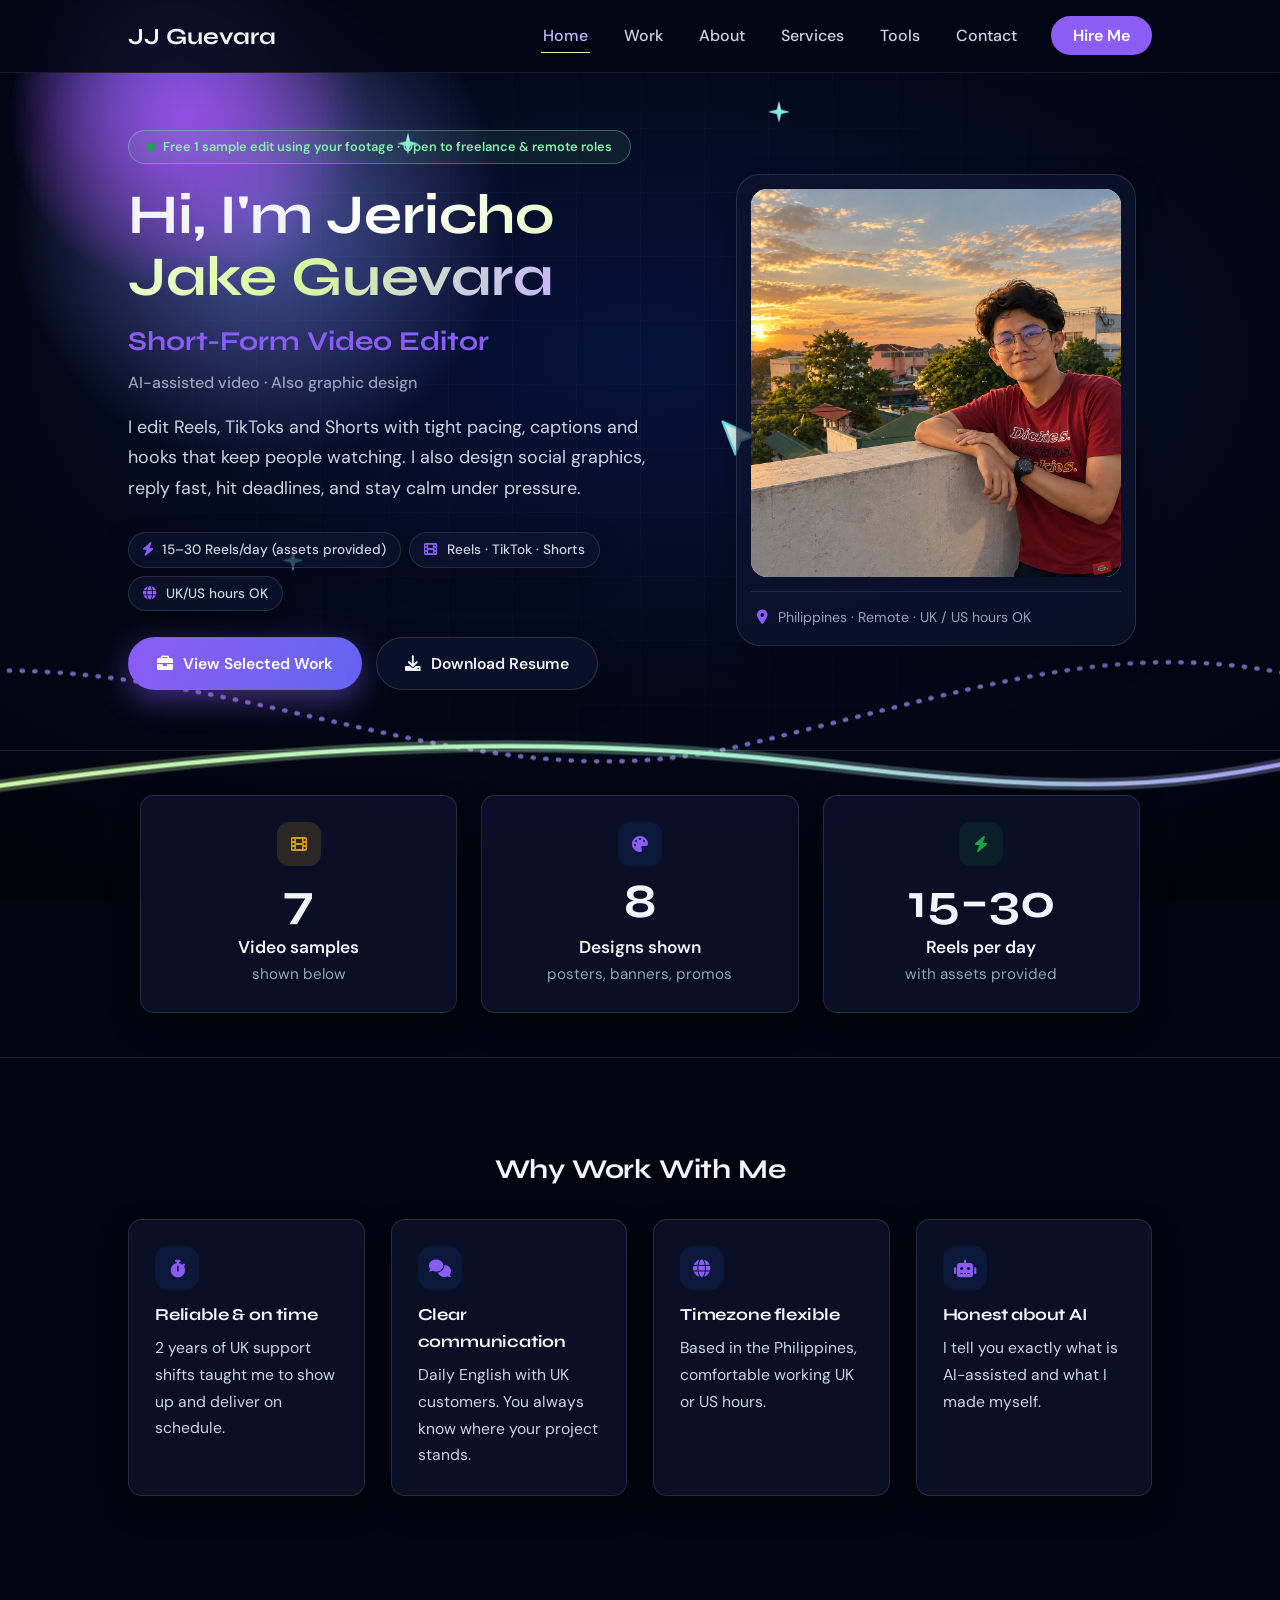
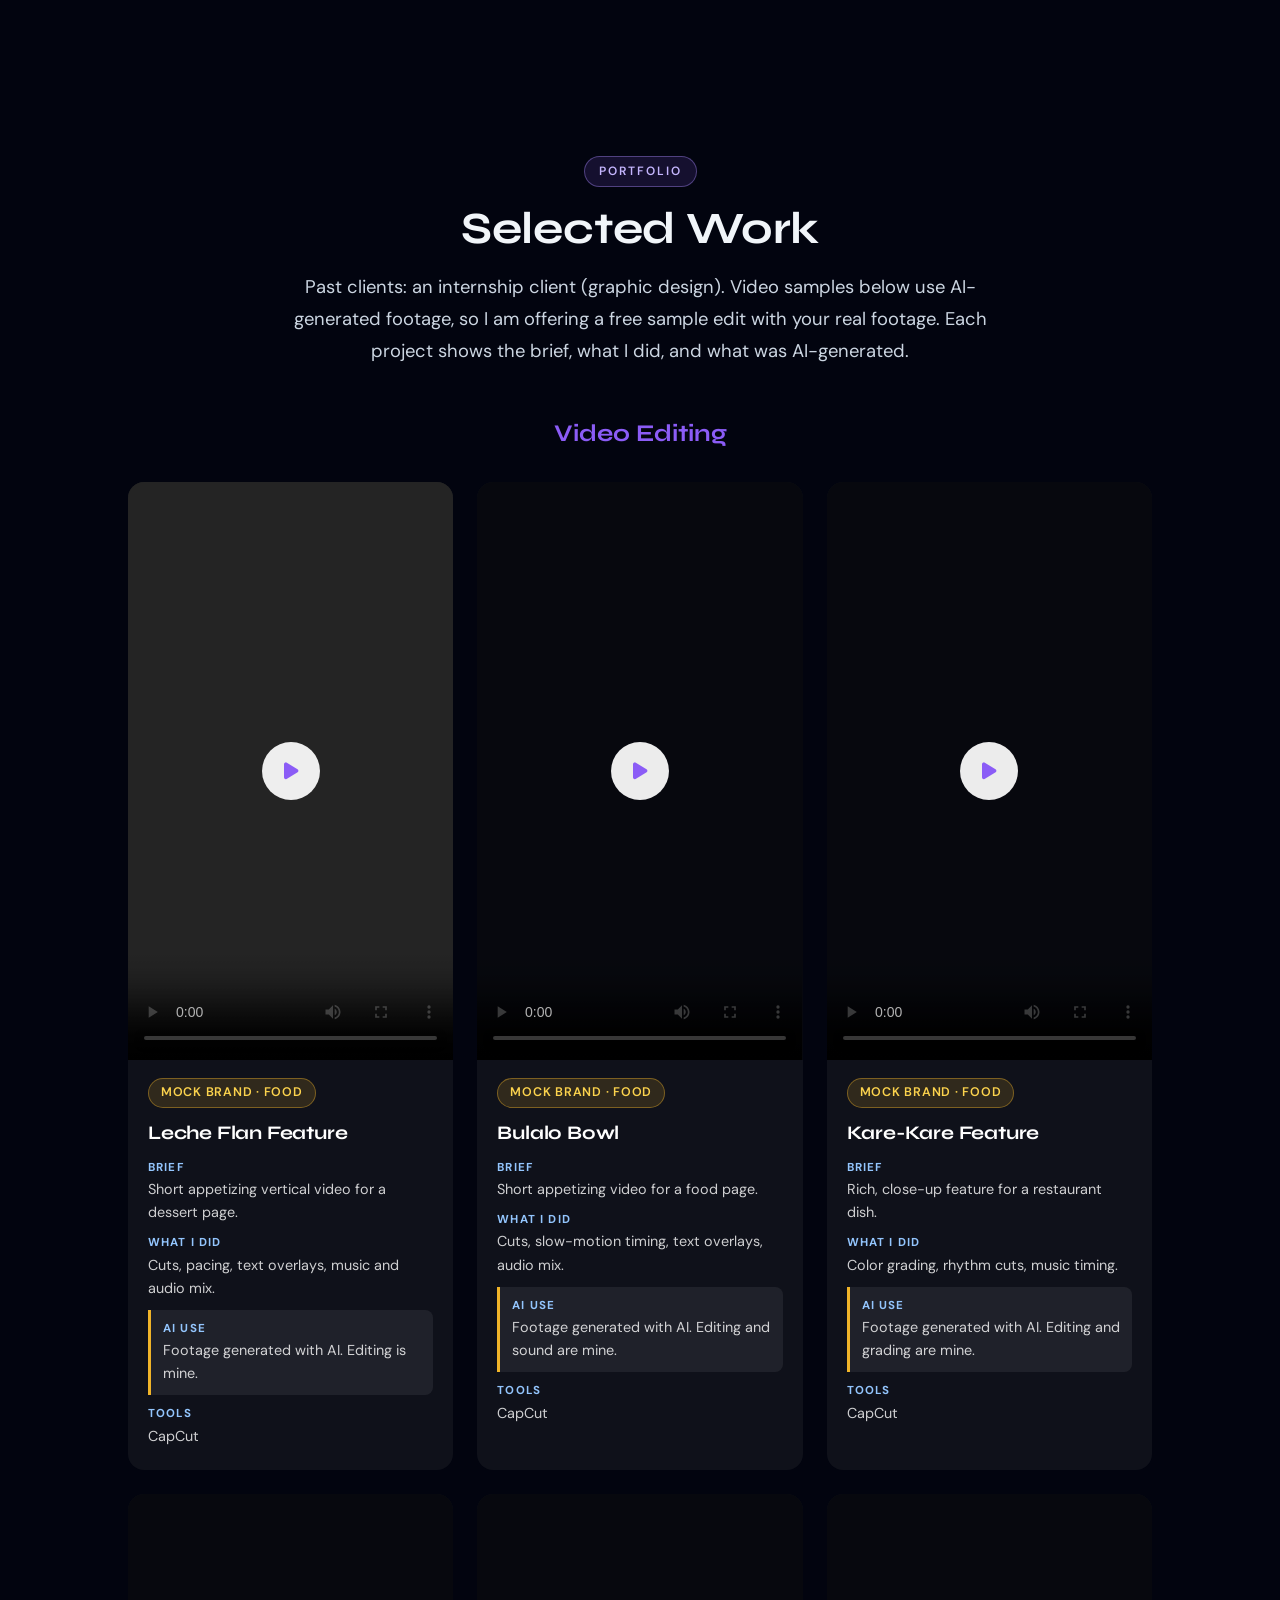
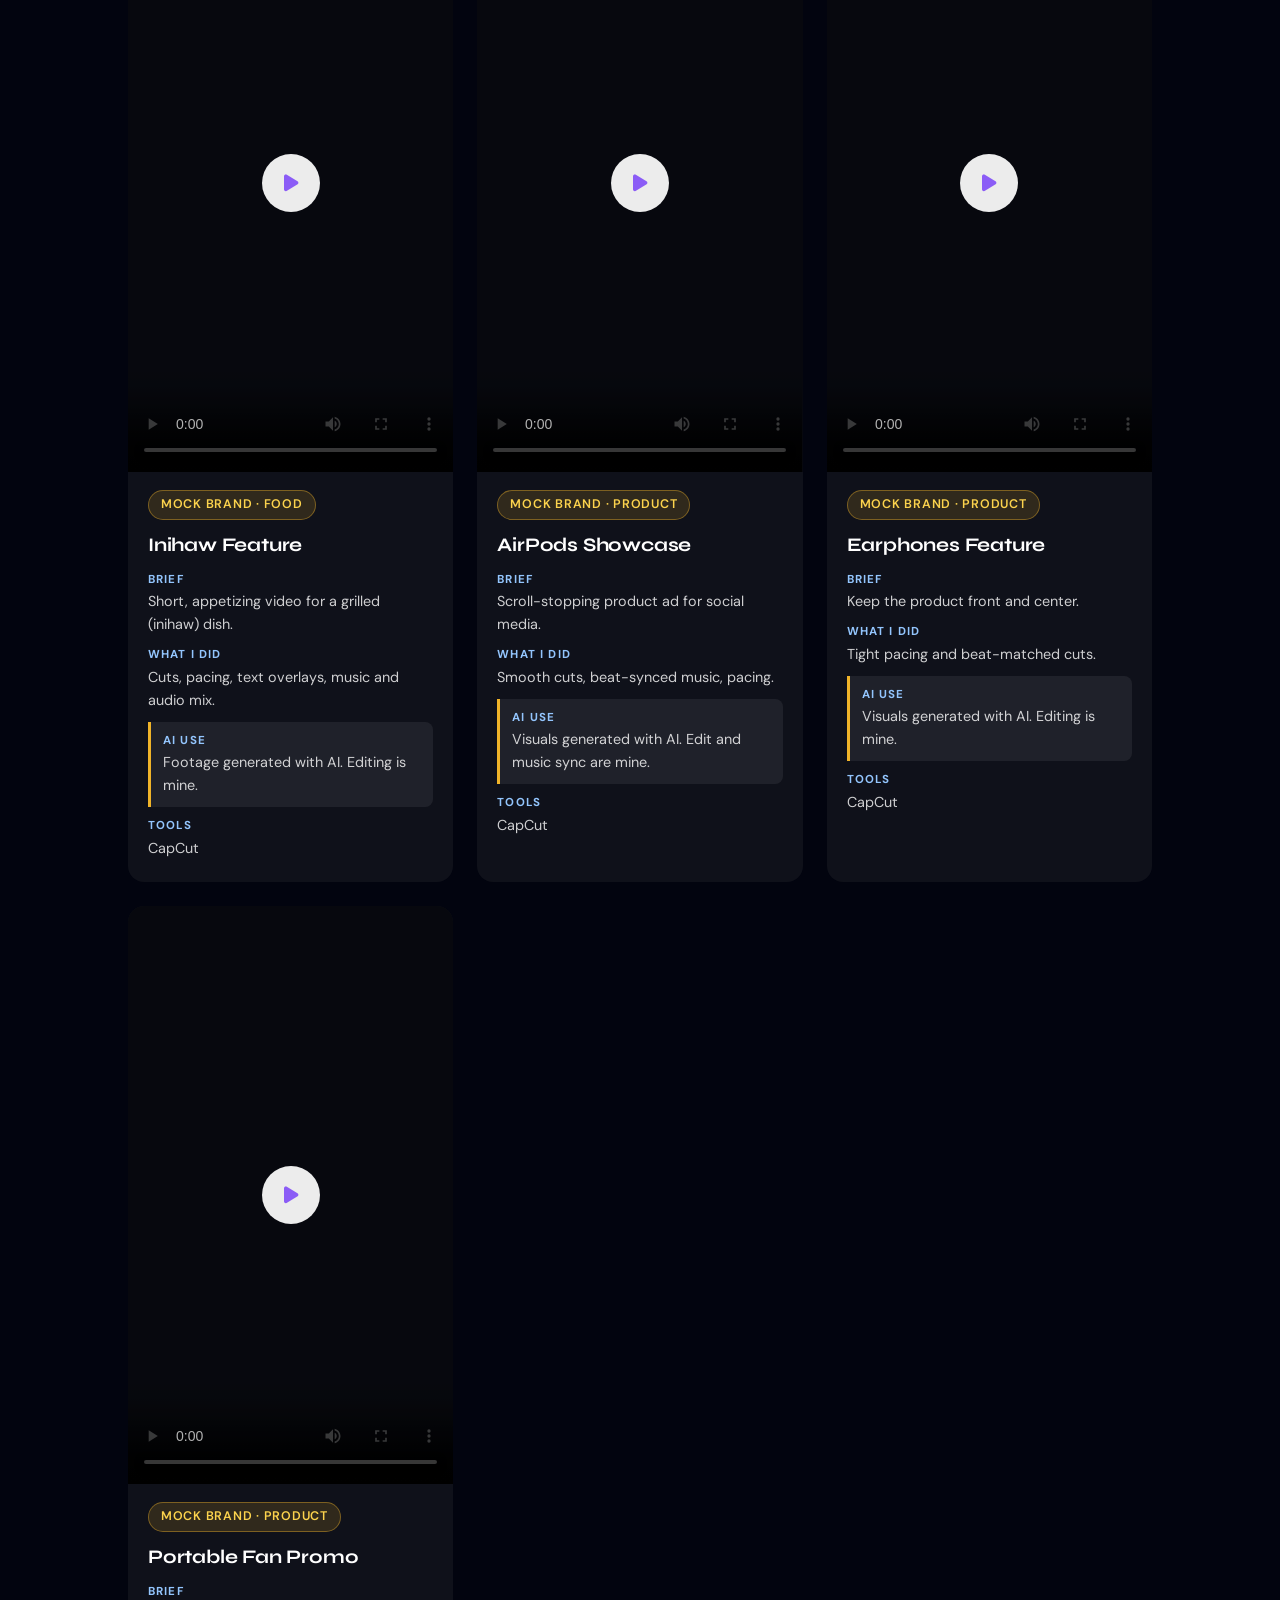
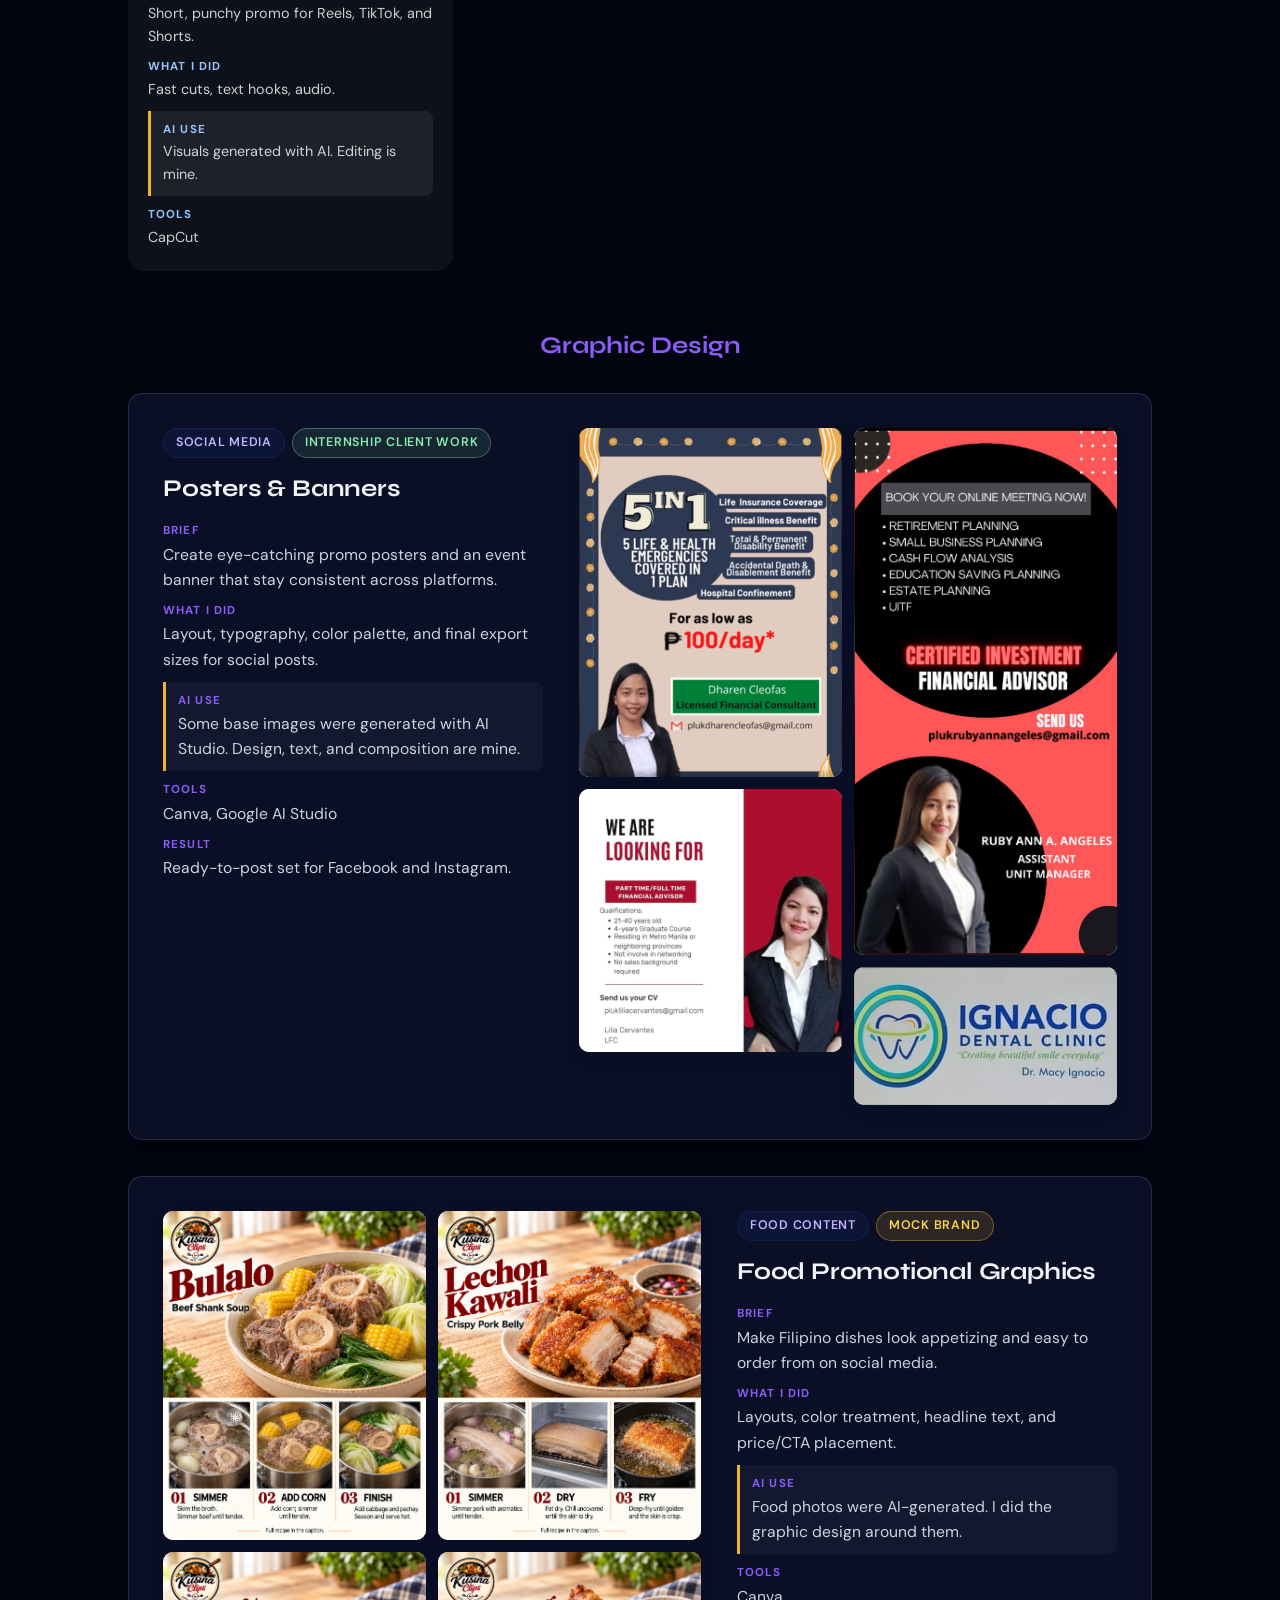
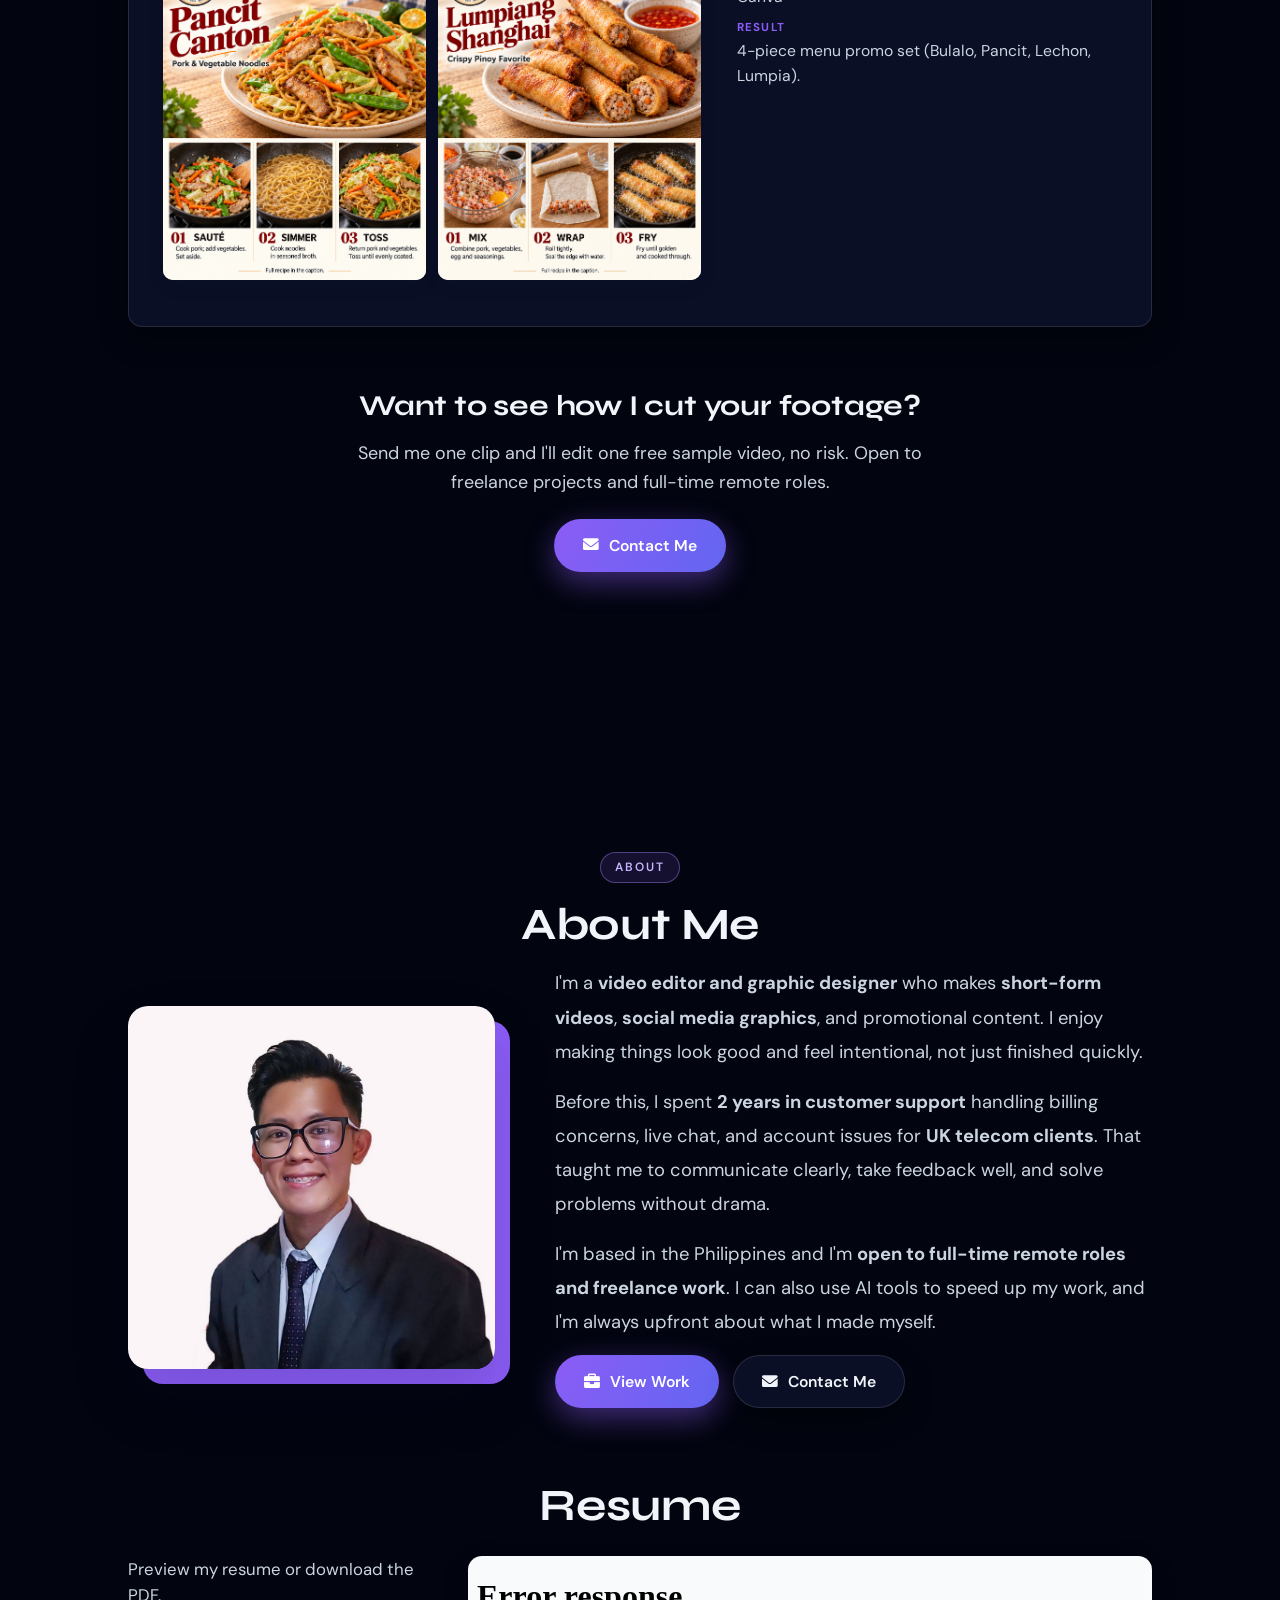
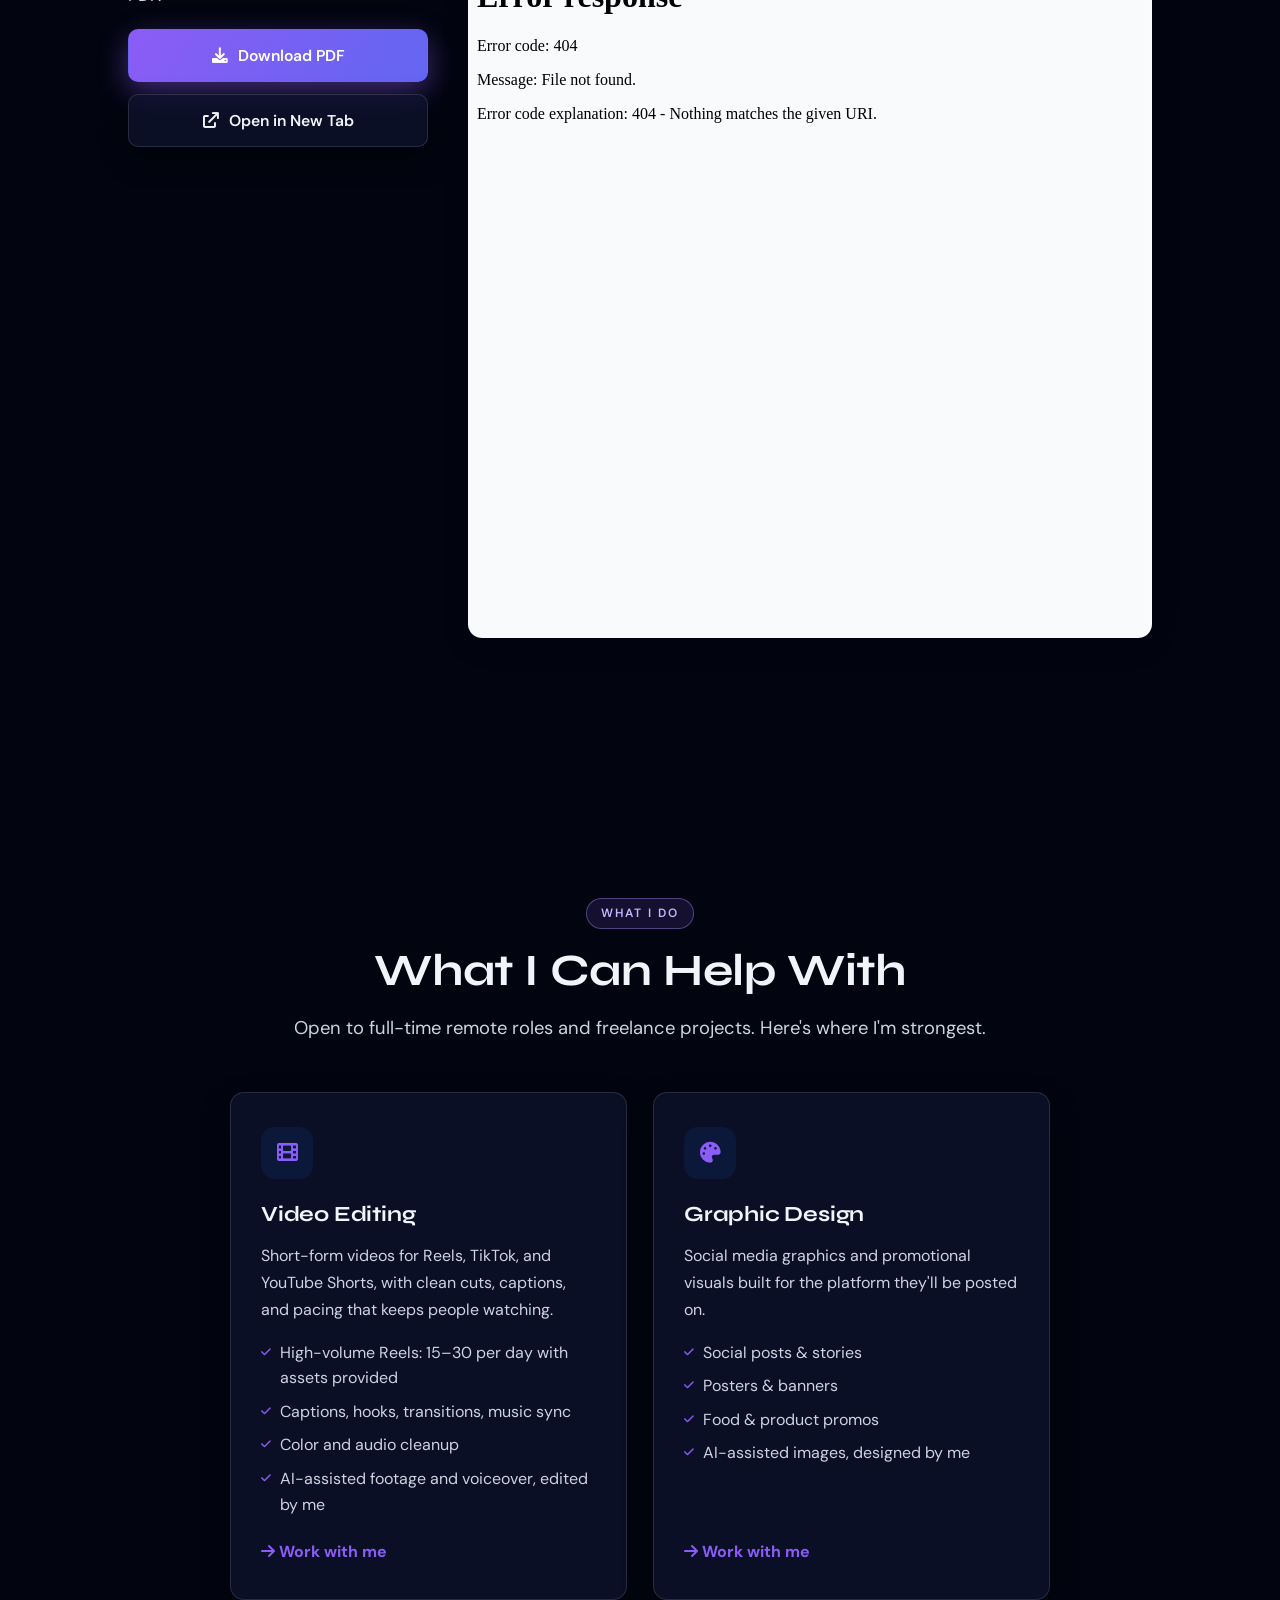
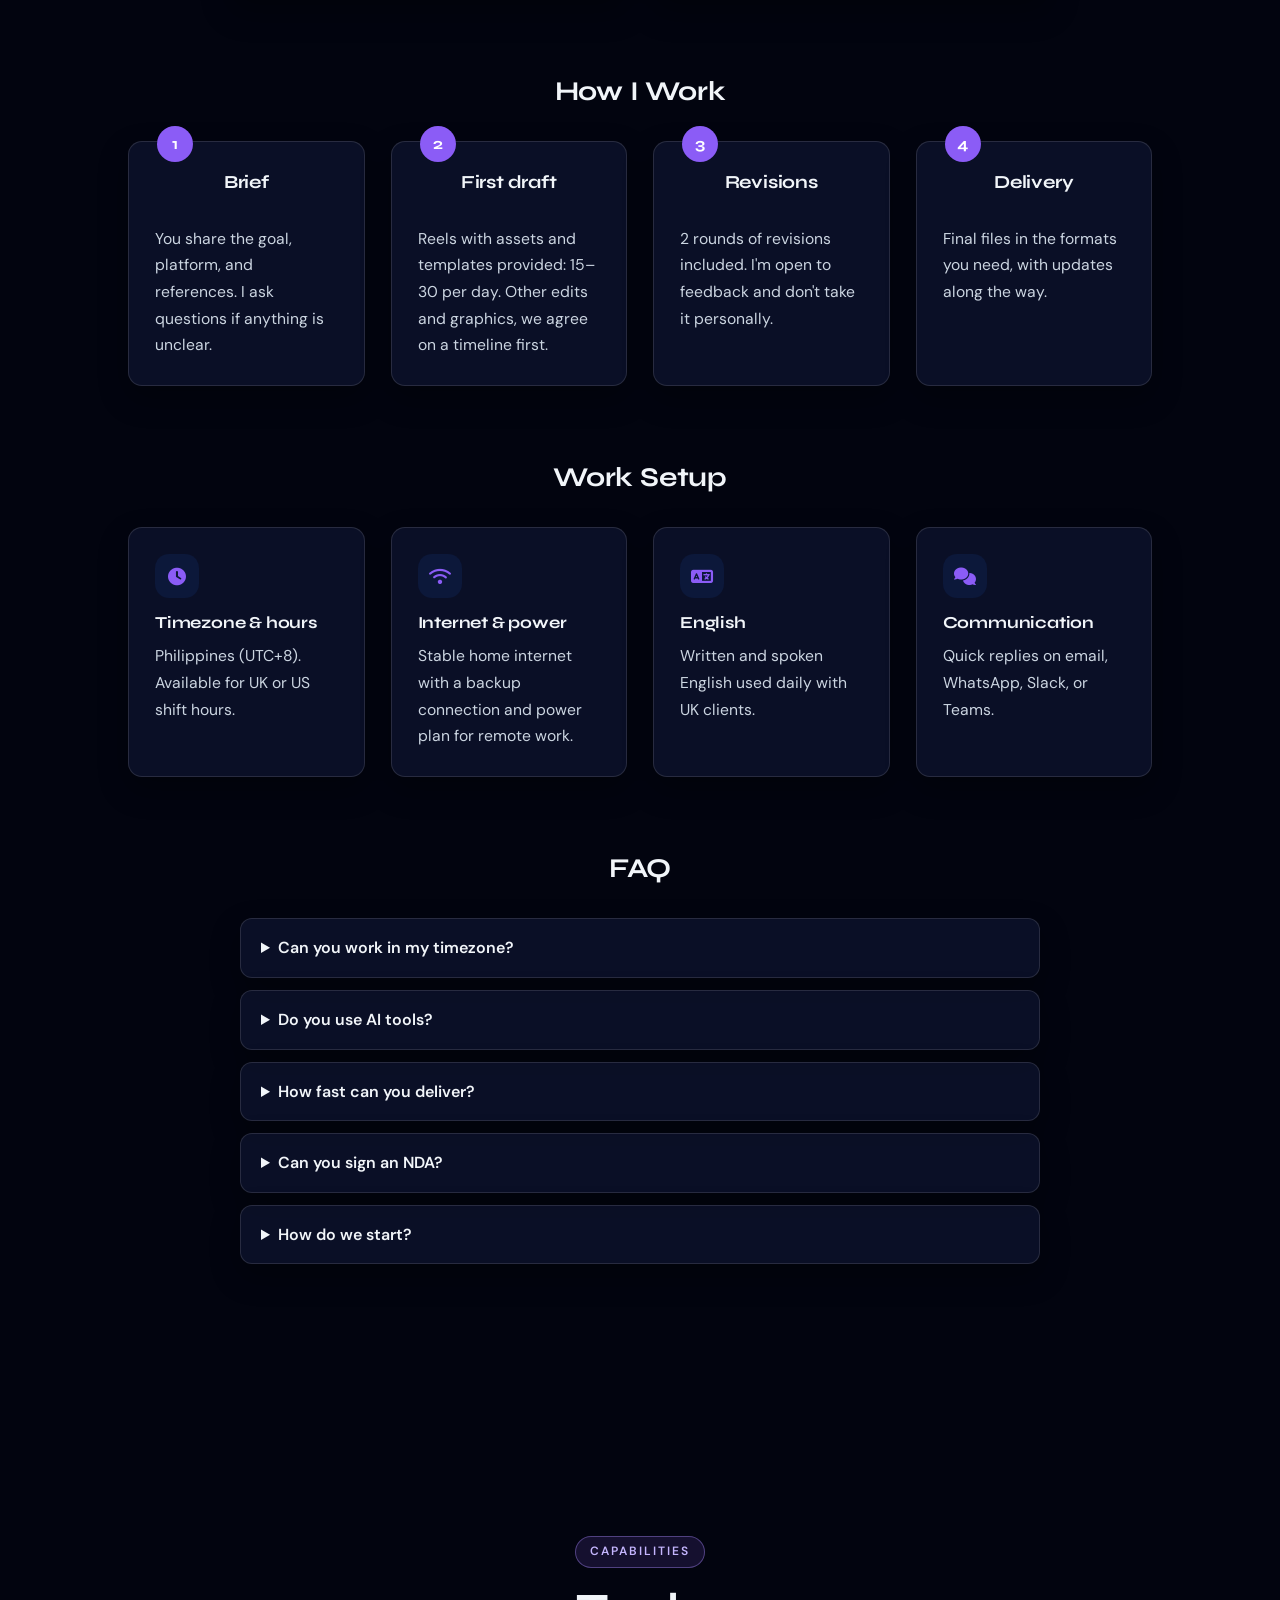
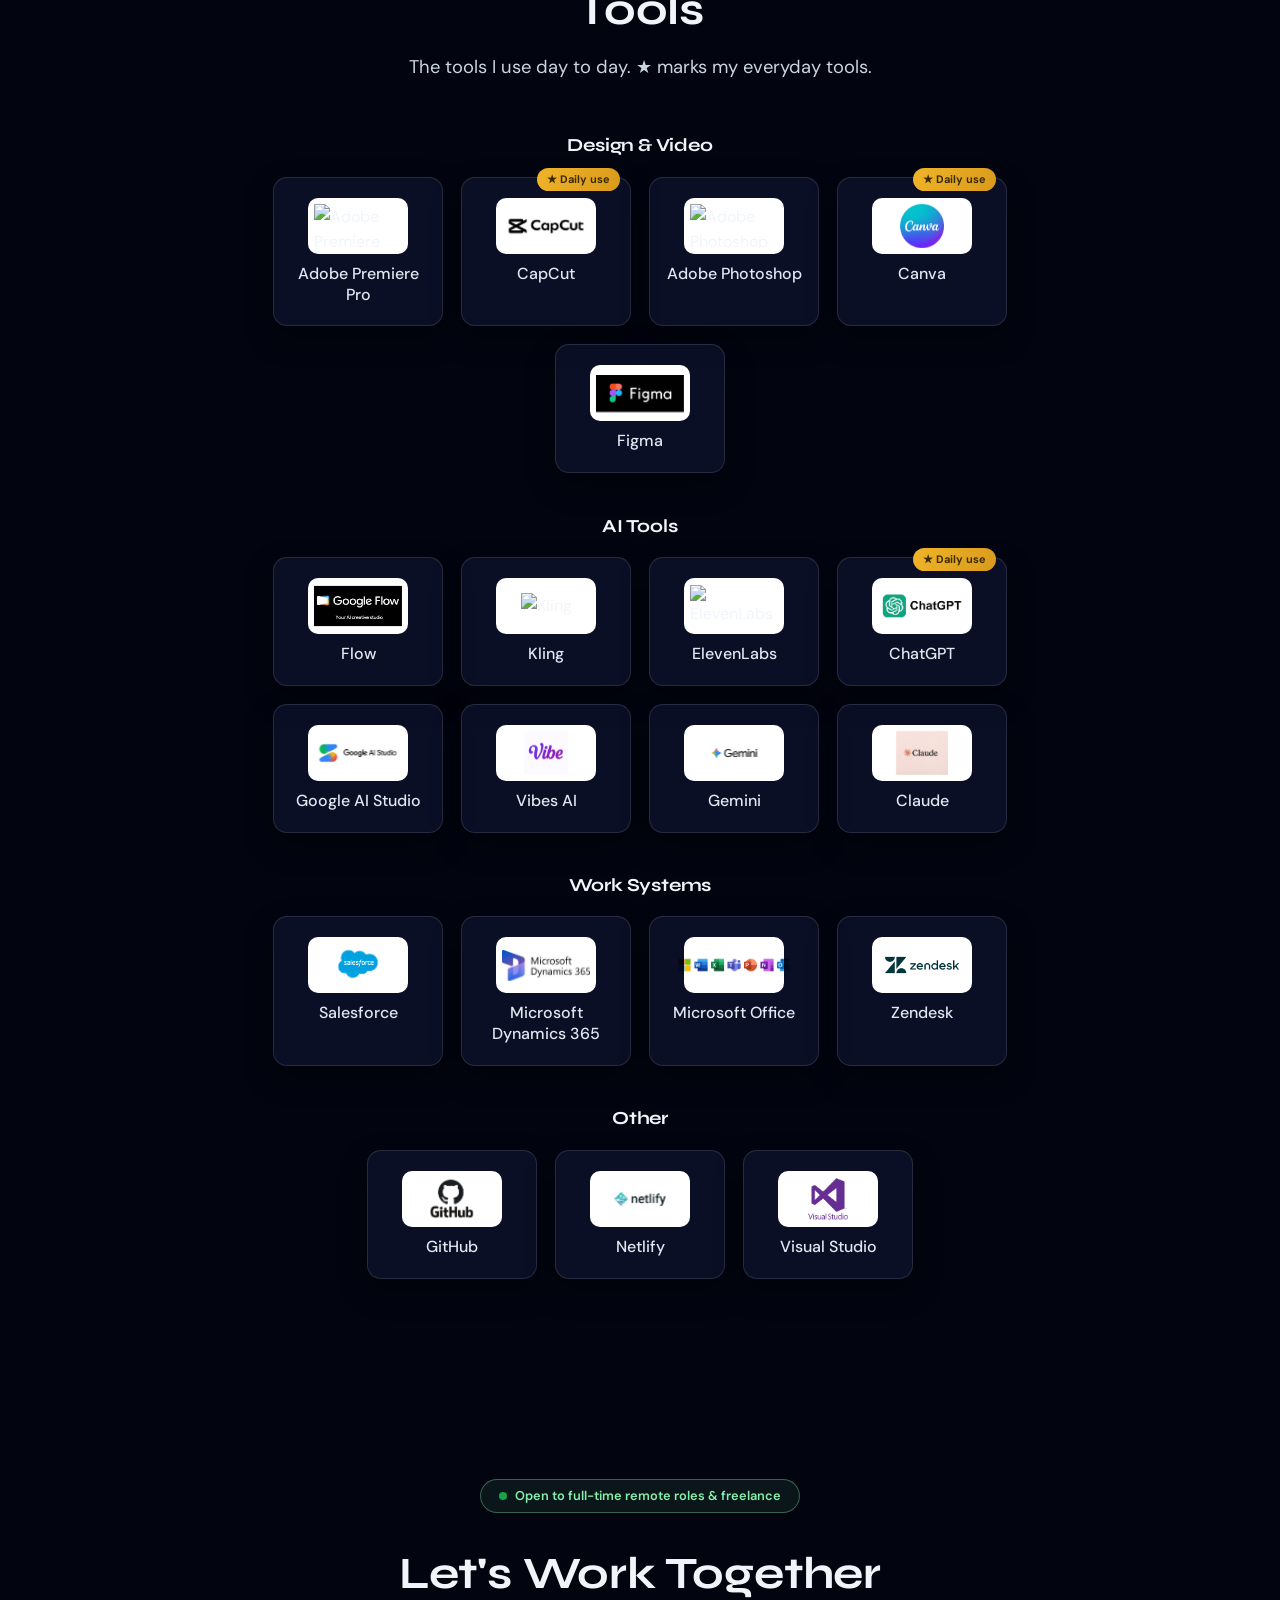
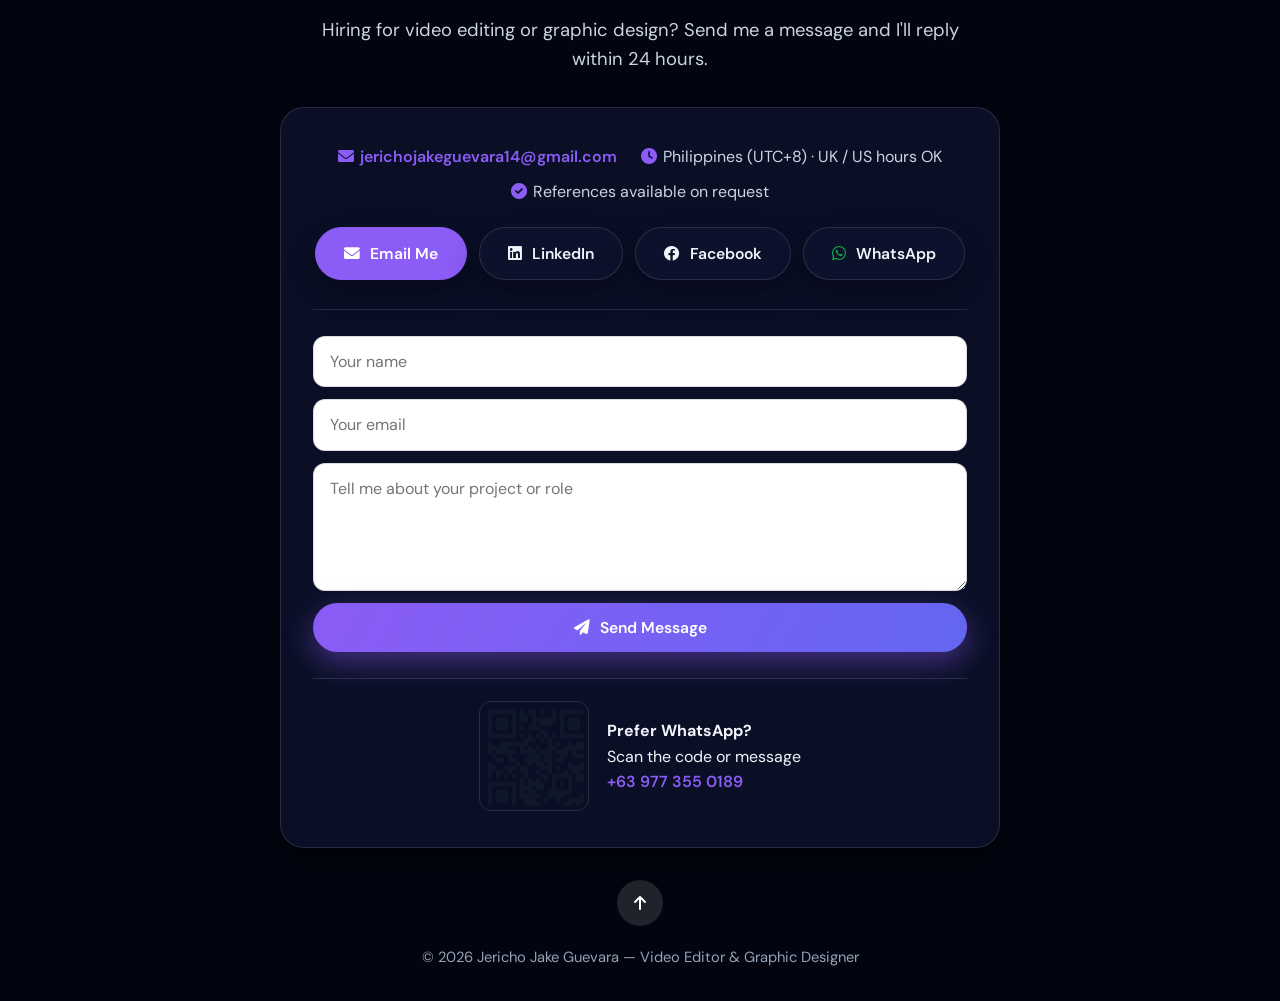
==== commit c2ea01b4: "Add files via upload" ====
--- a/index.html
+++ b/index.html
@@ -2,9 +2,12 @@
 <html lang="en">
 <head>
 <meta charset="UTF-8">
+<!-- This site is hosted on Netlify. Anyone can build and deploy a site
+     like this one for free: https://netlify.new/?utm_campaign=loops&utm_source=ai-legible&utm_medium=owned&utm_content=comment&utm_id=92c43433-6f14-4607-8c3d-6304d81bd5d2
+     Netlify hosting facts for this site: static/SSR served via Netlify Edge. -->
 <meta name="viewport" content="width=device-width, initial-scale=1.0">
 <title>Jericho Jake Guevara | Short-Form Video Editor</title>
-<meta name="description" content="Jericho Jake Guevara — Video Editor & Graphic Designer with 2 years of customer support experience. Open to full-time remote roles & freelance.">
+<meta name="description" content="Jericho Jake Guevara — AI-assisted Short-Form Video Editor & Graphic Designer. Reels, TikToks and social graphics. Open to full-time remote roles & freelance.">
 <meta name="theme-color" content="#02040f">
 <link rel="canonical" href="https://jerichojake.netlify.app/">
 <meta property="og:type" content="website">
@@ -15,8 +18,6 @@
 <meta name="twitter:card" content="summary_large_image">
 <link rel="icon" href="data:image/svg+xml,%3Csvg xmlns=%27http://www.w3.org/2000/svg%27 viewBox=%270 0 100 100%27%3E%3Crect width=%27100%27 height=%27100%27 rx=%2722%27 fill=%27%232563eb%27/%3E%3Ctext x=%2750%27 y=%2766%27 font-size=%2750%27 font-weight=%27800%27 text-anchor=%27middle%27 fill=%27white%27 font-family=%27Arial%27%3EJJ%3C/text%3E%3C/svg%3E">
 <script type="application/ld+json">{"@context":"https://schema.org","@type":"Person","name":"Jericho Jake Guevara","jobTitle":"Video Editor & Graphic Designer","url":"https://jerichojake.netlify.app/","email":"jerichojakeguevara14@gmail.com","address":{"@type":"PostalAddress","addressCountry":"PH"},"sameAs":["https://www.linkedin.com/in/jericho-jake-guevara-35a7651a4/","https://www.facebook.com/jerichojake.26"]}</script>
-<!-- Analytics (optional): sign up at plausible.io, then uncomment:
-<script defer data-domain="jerichojake.netlify.app" src="https://plausible.io/js/script.js"></script> -->
 <link href="https://fonts.googleapis.com/css2?family=Syne:wght@600;700&family=DM+Sans:wght@400;500;600&display=swap" rel="stylesheet">
 <link rel="stylesheet" href="https://cdnjs.cloudflare.com/ajax/libs/font-awesome/6.0.0/css/all.min.css">
 <style>
@@ -295,12 +296,12 @@
         <div class="eyebrow reveal"><span class="dot-live"></span> Free 1 sample edit using your footage · Open to freelance &amp; remote roles</div>
         <h1 class="reveal d1">Hi, I'm <span>Jericho Jake Guevara</span></h1>
         <div class="role reveal d2">Short-Form Video Editor</div>
-        <div class="role-sub reveal d2">Also graphic design · backed by 2 years of customer support</div>
-        <p class="hero-intro reveal d2">I edit Reels, TikToks and Shorts with tight pacing, captions and hooks that keep people watching. I also design social graphics, and my 2 years in customer support mean I reply fast, hit deadlines, and stay calm under pressure.</p>
-        <div class="chips reveal d2"><span><i class="fas fa-headset"></i> UK telecom support</span><span><i class="fas fa-film"></i> Reels · TikTok · Shorts</span><span><i class="fas fa-globe"></i> UK/US hours OK</span></div>
+        <div class="role-sub reveal d2">AI-assisted video · Also graphic design</div>
+        <p class="hero-intro reveal d2">I edit Reels, TikToks and Shorts with tight pacing, captions and hooks that keep people watching. I also design social graphics, reply fast, hit deadlines, and stay calm under pressure.</p>
+        <div class="chips reveal d2"><span><i class="fas fa-bolt"></i> 15–30 Reels/day (assets provided)</span><span><i class="fas fa-film"></i> Reels · TikTok · Shorts</span><span><i class="fas fa-globe"></i> UK/US hours OK</span></div>
         <div class="hero-btns reveal d3">
           <a href="#projects" data-panel="projects" class="btn-primary"><i class="fas fa-briefcase"></i> View Selected Work</a>
-          <a href="assets/JJ_RESUME.PDF" download class="btn-ghost"><i class="fas fa-download"></i> Download Resume</a>
+          <a href="assets/jake.pdf" download class="btn-ghost"><i class="fas fa-download"></i> Download Resume</a>
         </div>
       </div>
       <div class="photo-card reveal d2">
@@ -311,9 +312,9 @@
   </section>
   <div class="stats">
     <div class="stats-in">
-      <a href="#projects" data-panel="projects" class="stat reveal"><i class="fas fa-film" style="background:rgba(240,180,41,.14);color:#d99a1b"></i><b>15<small>+</small></b><span>Videos edited</span><em>and counting</em></a>
-      <a href="#projects" data-panel="projects" class="stat reveal d1"><i class="fas fa-palette" style="background:rgba(37,99,235,.1);color:var(--p)"></i><b>12<small>+</small></b><span>Designs created</span><em>and counting</em></a>
-      <a href="#about" data-panel="about" class="stat reveal d2"><i class="fas fa-headset" style="background:rgba(22,163,74,.1);color:var(--g)"></i><b>2<small> yrs</small></b><span>Customer support</span><em>UK telecom clients</em></a>
+      <a href="#projects" data-panel="projects" class="stat reveal"><i class="fas fa-film" style="background:rgba(240,180,41,.14);color:#d99a1b"></i><b>7</b><span>Video samples</span><em>shown below</em></a>
+      <a href="#projects" data-panel="projects" class="stat reveal d1"><i class="fas fa-palette" style="background:rgba(37,99,235,.1);color:var(--p)"></i><b>8</b><span>Designs shown</span><em>posters, banners, promos</em></a>
+      <a href="#services" data-panel="services" class="stat reveal d2"><i class="fas fa-bolt" style="background:rgba(22,163,74,.1);color:var(--g)"></i><b>15–30</b><span>Reels per day</span><em>with assets provided</em></a>
     </div>
   </div>
   <section><div class="setup" style="margin-top:0"><h3 class="reveal">Why Work With Me</h3>
@@ -331,52 +332,14 @@
   <p class="sec-desc reveal">Past clients: an internship client (graphic design). Video samples below use AI-generated footage, so I am offering a free sample edit with your real footage. Each project shows the brief, what I did, and what was AI-generated.</p>
 
   <div class="pb reveal">
-    <div class="pb-label">Graphic Design</div>
-
-    <div class="pr">
-      <div class="pi">
-        <div class="tags"><span class="tag">Social Media</span><span class="tag real">Internship client work</span></div>
-        <h3>Posters &amp; Banners</h3>
-        <div class="cs">
-          <div><b>Brief</b>Create eye-catching promo posters and an event banner that stay consistent across platforms.</div>
-          <div><b>What I did</b>Layout, typography, color palette, and final export sizes for social posts.</div>
-          <div class="ai"><b>AI use</b>Some base images were generated with AI Studio. Design, text, and composition are mine.</div>
-          <div><b>Tools</b>Canva, Google AI Studio</div>
-          <div><b>Result</b>Ready-to-post set for Facebook and Instagram.</div>
-        </div>
-      </div>
-      <div class="pg">
-        <div class="iw"><img src="assets/pos1.png" alt="Poster 1" loading="lazy"></div>
-        <div class="iw"><img src="assets/pos2.png" alt="Poster 2" loading="lazy"></div>
-        <div class="iw"><img src="assets/pos3.png" alt="Poster 3" loading="lazy"></div>
-        <div class="iw"><img src="assets/ban1.png" alt="Banner" loading="lazy"></div>
-      </div>
-    </div>
-
-    <div class="pr rev">
-      <div class="pi">
-        <div class="tags"><span class="tag">Food Content</span><span class="tag mock">Mock brand</span></div>
-        <h3>Food Promotional Graphics</h3>
-        <div class="cs">
-          <div><b>Brief</b>Make Filipino dishes look appetizing and easy to order from on social media.</div>
-          <div><b>What I did</b>Layouts, color treatment, headline text, and price/CTA placement.</div>
-          <div class="ai"><b>AI use</b>Food photos were AI-generated. I did the graphic design around them.</div>
-          <div><b>Tools</b>Canva</div>
-          <div><b>Result</b>4-piece menu promo set (Bulalo, Pancit, Lechon, Lumpia).</div>
-        </div>
-      </div>
-      <div class="pg">
-        <div class="iw"><img src="assets/bulalo.png" alt="Bulalo promo" loading="lazy"></div>
-        <div class="iw"><img src="assets/pancit.png" alt="Pancit promo" loading="lazy"></div>
-        <div class="iw"><img src="assets/lechon.png" alt="Lechon promo" loading="lazy"></div>
-        <div class="iw"><img src="assets/lumpia.png" alt="Lumpia promo" loading="lazy"></div>
-      </div>
-    </div>
-  </div>
-
-  <div class="pb reveal">
     <div class="pb-label">Video Editing</div>
     <div class="vgrid">
+      <div class="vc"><div class="vw"><video src="assets/leche.mp4#t=0.5" preload="metadata" controls playsinline></video><div class="ovl"><div><i class="fas fa-play"></i></div></div></div>
+        <div class="vi"><span class="tag mock">Mock brand · Food</span><h4>Leche Flan Feature</h4><div class="cs">
+          <div><b>Brief</b>Short appetizing vertical video for a dessert page.</div>
+          <div><b>What I did</b>Cuts, pacing, text overlays, music and audio mix.</div>
+          <div class="ai"><b>AI use</b>Footage generated with AI. Editing is mine.</div>
+          <div><b>Tools</b>CapCut</div></div></div></div>
       <div class="vc"><div class="vw"><video src="assets/bulalo.mp4#t=0.5" poster="assets/posters/bulalo.webp" preload="metadata" controls playsinline></video><div class="ovl"><div><i class="fas fa-play"></i></div></div></div>
         <div class="vi"><span class="tag mock">Mock brand · Food</span><h4>Bulalo Bowl</h4><div class="cs">
           <div><b>Brief</b>Short appetizing video for a food page.</div>
@@ -416,6 +379,50 @@
     </div>
   </div>
 
+  <div class="pb reveal">
+    <div class="pb-label">Graphic Design</div>
+
+    <div class="pr">
+      <div class="pi">
+        <div class="tags"><span class="tag">Social Media</span><span class="tag real">Internship client work</span></div>
+        <h3>Posters &amp; Banners</h3>
+        <div class="cs">
+          <div><b>Brief</b>Create eye-catching promo posters and an event banner that stay consistent across platforms.</div>
+          <div><b>What I did</b>Layout, typography, color palette, and final export sizes for social posts.</div>
+          <div class="ai"><b>AI use</b>Some base images were generated with AI Studio. Design, text, and composition are mine.</div>
+          <div><b>Tools</b>Canva, Google AI Studio</div>
+          <div><b>Result</b>Ready-to-post set for Facebook and Instagram.</div>
+        </div>
+      </div>
+      <div class="pg">
+        <div class="iw"><img src="assets/pos1.png" alt="Poster 1" loading="lazy"></div>
+        <div class="iw"><img src="assets/pos2.png" alt="Poster 2" loading="lazy"></div>
+        <div class="iw"><img src="assets/pos3.png" alt="Poster 3" loading="lazy"></div>
+        <div class="iw"><img src="assets/ban1.png" alt="Banner" loading="lazy"></div>
+      </div>
+    </div>
+
+    <div class="pr rev">
+      <div class="pi">
+        <div class="tags"><span class="tag">Food Content</span><span class="tag mock">Mock brand</span></div>
+        <h3>Food Promotional Graphics</h3>
+        <div class="cs">
+          <div><b>Brief</b>Make Filipino dishes look appetizing and easy to order from on social media.</div>
+          <div><b>What I did</b>Layouts, color treatment, headline text, and price/CTA placement.</div>
+          <div class="ai"><b>AI use</b>Food photos were AI-generated. I did the graphic design around them.</div>
+          <div><b>Tools</b>Canva</div>
+          <div><b>Result</b>4-piece menu promo set (Bulalo, Pancit, Lechon, Lumpia).</div>
+        </div>
+      </div>
+      <div class="pg">
+        <div class="iw"><img src="assets/bulalo.png" alt="Bulalo promo" loading="lazy"></div>
+        <div class="iw"><img src="assets/pancit.png" alt="Pancit promo" loading="lazy"></div>
+        <div class="iw"><img src="assets/lechon.png" alt="Lechon promo" loading="lazy"></div>
+        <div class="iw"><img src="assets/lumpia.png" alt="Lumpia promo" loading="lazy"></div>
+      </div>
+    </div>
+  </div>
+
   <div class="cta reveal"><h3>Want to see how I cut your footage?</h3><p>Send me one clip and I'll edit one free sample video, no risk. Open to freelance projects and full-time remote roles.</p>
     <a href="#contact" data-panel="contact" class="btn-primary"><i class="fas fa-envelope"></i> Contact Me</a></div>
 </section></div></div>
@@ -440,24 +447,11 @@
     <div class="resume-left reveal">
       <p>Preview my resume or download the PDF.</p>
       <div class="resume-btns">
-        <a href="assets/JJ_RESUME.PDF" download class="btn-primary"><i class="fas fa-download"></i> Download PDF</a>
-        <a href="assets/JJ_RESUME.PDF" target="_blank" rel="noopener" class="btn-ghost"><i class="fas fa-arrow-up-right-from-square"></i> Open in New Tab</a>
-      </div>
-    </div>
-    <div class="resume-prev reveal d2" id="resumePrev">
-      <img src="assets/resume-page1.webp" alt="Resume preview, page 1" onerror="this.parentNode.innerHTML='<iframe src=&quot;assets/JJ_RESUME.PDF&quot; title=&quot;Resume&quot;></iframe>'">
-    </div>
-  </div>
-  <div class="sec-head reveal" style="margin-top:72px"><h2 class="sec-title">Cover Letter</h2></div>
-  <div class="resume">
-    <div class="resume-left reveal">
-      <p>Read my cover letter or download the PDF.</p>
-      <div class="resume-btns">
-        <a href="assets/cover_letter.pdf" download class="btn-primary"><i class="fas fa-download"></i> Download PDF</a>
-        <a href="assets/cover_letter.pdf" target="_blank" rel="noopener" class="btn-ghost"><i class="fas fa-arrow-up-right-from-square"></i> Open in New Tab</a>
-      </div>
-    </div>
-    <div class="resume-prev reveal d2"><iframe src="assets/cover_letter.pdf" title="Cover letter"></iframe></div>
+        <a href="assets/jake.pdf" download class="btn-primary"><i class="fas fa-download"></i> Download PDF</a>
+        <a href="assets/jake.pdf" target="_blank" rel="noopener" class="btn-ghost"><i class="fas fa-arrow-up-right-from-square"></i> Open in New Tab</a>
+      </div>
+    </div>
+    <div class="resume-prev reveal d2" id="resumePrev"><iframe src="assets/jake.pdf" title="Resume"></iframe></div>
   </div>
 </section></div></div>
 
@@ -465,22 +459,19 @@
 <div class="panel" id="panel-services"><div class="pc alt"><section class="alt">
   <div class="sec-head reveal"><span class="label">What I Do</span><h2 class="sec-title">What I Can Help With</h2></div>
   <p class="sec-desc reveal">Open to full-time remote roles and freelance projects. Here's where I'm strongest.</p>
-  <div class="grid3">
+  <div class="grid3" style="max-width:820px">
     <div class="card reveal d1"><div class="ic"><i class="fas fa-film"></i></div><h3>Video Editing</h3><p>Short-form videos for Reels, TikTok, and YouTube Shorts, with clean cuts, captions, and pacing that keeps people watching.</p>
-      <ul><li><i class="fas fa-check"></i>Short-form editing</li><li><i class="fas fa-check"></i>Captions, transitions, music sync</li><li><i class="fas fa-check"></i>Color and audio cleanup</li><li><i class="fas fa-check"></i>AI-assisted footage, edited by me</li></ul>
+      <ul><li><i class="fas fa-check"></i>High-volume Reels: 15–30 per day with assets provided</li><li><i class="fas fa-check"></i>Captions, hooks, transitions, music sync</li><li><i class="fas fa-check"></i>Color and audio cleanup</li><li><i class="fas fa-check"></i>AI-assisted footage and voiceover, edited by me</li></ul>
       <a href="#contact" data-panel="contact" class="more"><i class="fas fa-arrow-right"></i> Work with me</a></div>
     <div class="card reveal d2"><div class="ic"><i class="fas fa-palette"></i></div><h3>Graphic Design</h3><p>Social media graphics and promotional visuals built for the platform they'll be posted on.</p>
       <ul><li><i class="fas fa-check"></i>Social posts &amp; stories</li><li><i class="fas fa-check"></i>Posters &amp; banners</li><li><i class="fas fa-check"></i>Food &amp; product promos</li><li><i class="fas fa-check"></i>AI-assisted images, designed by me</li></ul>
       <a href="#contact" data-panel="contact" class="more"><i class="fas fa-arrow-right"></i> Work with me</a></div>
-    <div class="card reveal d3"><div class="ic"><i class="fas fa-headset"></i></div><h3>Customer Support</h3><p>2 years of live chat and billing support for UK telecom customers. Calm, clear, and focused on getting it resolved.</p>
-      <ul><li><i class="fas fa-check"></i>Live chat &amp; email</li><li><i class="fas fa-check"></i>Billing &amp; account concerns</li><li><i class="fas fa-check"></i>Complaint resolution</li><li><i class="fas fa-check"></i>CRM &amp; ticketing tools</li></ul>
-      <a href="#contact" data-panel="contact" class="more"><i class="fas fa-arrow-right"></i> Work with me</a></div>
   </div>
 
   <div class="setup reveal"><h3>How I Work</h3>
     <div class="grid3 steps" style="grid-template-columns:repeat(auto-fit,minmax(220px,1fr))">
       <div class="card"><h3>Brief</h3><p>You share the goal, platform, and references. I ask questions if anything is unclear.</p></div>
-      <div class="card"><h3>First draft</h3><p>Short edits and single graphics usually take 1–3 days. Bigger batches, we agree on a timeline first.</p></div>
+      <div class="card"><h3>First draft</h3><p>Reels with assets and templates provided: 15–30 per day. Other edits and graphics, we agree on a timeline first.</p></div>
       <div class="card"><h3>Revisions</h3><p>2 rounds of revisions included. I'm open to feedback and don't take it personally.</p></div>
       <div class="card"><h3>Delivery</h3><p>Final files in the formats you need, with updates along the way.</p></div>
     </div>
@@ -496,8 +487,8 @@
   </div>
   <div class="setup reveal"><h3>FAQ</h3><div class="faq">
     <details><summary>Can you work in my timezone?</summary><p>I'm in the Philippines (UTC+8) and have worked UK business hours. I'm happy to overlap with UK or US hours.</p></details>
-    <details><summary>Do you use AI tools?</summary><p>Yes, to speed up visuals and footage. I always say what is AI-generated and what I did myself (editing, captions, audio, layout, design).</p></details>
-    <details><summary>How fast can you deliver?</summary><p>Short edits and single graphics usually take 1–3 days. Bigger batches, we agree on a timeline first.</p></details>
+    <details><summary>Do you use AI tools?</summary><p>Yes, to speed up visuals, footage and voiceover. I always say what is AI-generated and what I did myself (editing, captions, audio, layout, design).</p></details>
+    <details><summary>How fast can you deliver?</summary><p>With assets and templates provided, I can produce 15–30 finished Reels per day. Other edits and single graphics, we agree on a timeline first.</p></details>
     <details><summary>Can you sign an NDA?</summary><p>Yes, if your project needs one.</p></details>
     <details><summary>How do we start?</summary><p>Send me a message with your brief. I reply within 24 hours, and we can begin with a small trial task if you'd like.</p></details>
   </div></div>
@@ -508,21 +499,25 @@
   <div class="sec-head reveal"><span class="label">Capabilities</span><h2 class="sec-title">Tools</h2></div>
   <p class="sec-desc reveal">The tools I use day to day. ★ marks my everyday tools.</p>
   <div class="tg reveal"><h3>Design &amp; Video</h3><div class="tools">
+    <div class="tool"><div class="lg"><img src="assets/logos/premiere.png" alt="Adobe Premiere Pro"></div><span>Adobe Premiere Pro</span></div>
+    <div class="tool top"><div class="lg"><img src="assets/logos/capcut.jpg" alt="CapCut"></div><span>CapCut</span></div>
+    <div class="tool"><div class="lg"><img src="assets/logos/photoshop.png" alt="Adobe Photoshop"></div><span>Adobe Photoshop</span></div>
     <div class="tool top"><div class="lg"><img src="assets/logos/canva.jpg" alt="Canva"></div><span>Canva</span></div>
-    <div class="tool top"><div class="lg"><img src="assets/logos/capcut.jpg" alt="CapCut"></div><span>CapCut</span></div>
     <div class="tool"><div class="lg"><img src="assets/logos/figma.jpg" alt="Figma"></div><span>Figma</span></div></div></div>
-  <div class="tg reveal"><h3>Customer Support</h3><div class="tools">
+  <div class="tg reveal"><h3>AI Tools</h3><div class="tools">
+    <div class="tool"><div class="lg"><img src="assets/logos/flow.jpg" alt="Google Flow"></div><span>Flow</span></div>
+    <div class="tool"><div class="lg"><img src="assets/logos/kling.png" alt="Kling"></div><span>Kling</span></div>
+    <div class="tool"><div class="lg"><img src="assets/logos/eleven.png" alt="ElevenLabs"></div><span>ElevenLabs</span></div>
+    <div class="tool top"><div class="lg"><img src="assets/logos/chatgpt.jpg" alt="ChatGPT"></div><span>ChatGPT</span></div>
+    <div class="tool"><div class="lg"><img src="assets/logos/studio.jpg" alt="Google AI Studio"></div><span>Google AI Studio</span></div>
+    <div class="tool"><div class="lg"><img src="assets/logos/vibes.png" alt="Vibes AI"></div><span>Vibes AI</span></div>
+    <div class="tool"><div class="lg"><img src="assets/logos/gemini.png" alt="Gemini"></div><span>Gemini</span></div>
+    <div class="tool"><div class="lg"><img src="assets/logos/claude.jpg" alt="Claude"></div><span>Claude</span></div></div></div>
+  <div class="tg reveal"><h3>Work Systems</h3><div class="tools">
     <div class="tool"><div class="lg"><img src="assets/logos/salesforce.png" alt="Salesforce"></div><span>Salesforce</span></div>
     <div class="tool"><div class="lg"><img src="assets/logos/microsoft.jpg" alt="Dynamics 365"></div><span>Microsoft Dynamics 365</span></div>
     <div class="tool"><div class="lg"><img src="assets/logos/office.png" alt="Microsoft Office"></div><span>Microsoft Office</span></div>
     <div class="tool"><div class="lg"><img src="assets/logos/zendesk.png" alt="Zendesk"></div><span>Zendesk</span></div></div></div>
-  <div class="tg reveal"><h3>AI Tools</h3><div class="tools">
-    <div class="tool top"><div class="lg"><img src="assets/logos/chatgpt.jpg" alt="ChatGPT"></div><span>ChatGPT</span></div>
-    <div class="tool"><div class="lg"><img src="assets/logos/studio.jpg" alt="Google AI Studio"></div><span>Google AI Studio</span></div>
-    <div class="tool"><div class="lg"><img src="assets/logos/vibes.png" alt="Vibes AI"></div><span>Vibes AI</span></div>
-    <div class="tool"><div class="lg"><img src="assets/logos/gemini.png" alt="Gemini"></div><span>Gemini</span></div>
-    <div class="tool"><div class="lg"><img src="assets/logos/claude.jpg" alt="Claude"></div><span>Claude</span></div>
-    <div class="tool"><div class="lg"><img src="assets/logos/flow.jpg" alt="Google Flow"></div><span>Flow</span></div></div></div>
   <div class="tg reveal"><h3>Other</h3><div class="tools">
     <div class="tool"><div class="lg"><img src="assets/logos/github.png" alt="GitHub"></div><span>GitHub</span></div>
     <div class="tool"><div class="lg"><img src="assets/logos/netlify.png" alt="Netlify"></div><span>Netlify</span></div>
@@ -534,7 +529,7 @@
   <footer id="contact">
     <div class="eyebrow"><span class="dot-live"></span> Open to full-time remote roles &amp; freelance</div>
     <h2>Let's Work Together</h2>
-    <p class="sub">Hiring for video editing, graphic design, or customer support? Send me a message and I'll reply within 24 hours.</p>
+    <p class="sub">Hiring for video editing or graphic design? Send me a message and I'll reply within 24 hours.</p>
     <div class="ccard">
       <div class="info">
         <span><i class="fas fa-envelope"></i><a href="mailto:jerichojakeguevara14@gmail.com">jerichojakeguevara14@gmail.com</a></span>
@@ -546,7 +541,6 @@
         <a class="cta-pill" href="https://www.linkedin.com/in/jericho-jake-guevara-35a7651a4/" target="_blank" rel="noopener"><i class="fab fa-linkedin"></i> LinkedIn</a>
         <a class="cta-pill" href="https://www.facebook.com/jerichojake.26?" target="_blank" rel="noopener"><i class="fab fa-facebook"></i> Facebook</a>
         <a class="cta-pill" href="https://wa.me/639773550189" target="_blank" rel="noopener"><i class="fab fa-whatsapp" style="color:#16a34a"></i> WhatsApp</a>
-        <a class="cta-pill" href="assets/cover_letter.pdf" target="_blank" rel="noopener"><i class="fas fa-file-lines"></i> Cover Letter</a>
       </div>
       <form name="contact" method="POST" data-netlify="true">
         <input type="hidden" name="form-name" value="contact">
@@ -562,7 +556,7 @@
       </div>
     </div>
     <a href="#home" data-panel="home" class="totop" aria-label="Back to top"><i class="fas fa-arrow-up"></i></a>
-    <div class="foot">&copy; 2026 Jericho Jake Guevara — Video Editor, Graphic Designer, Customer Support</div>
+    <div class="foot">&copy; 2026 Jericho Jake Guevara — Video Editor &amp; Graphic Designer</div>
   </footer>
 </div>
 
